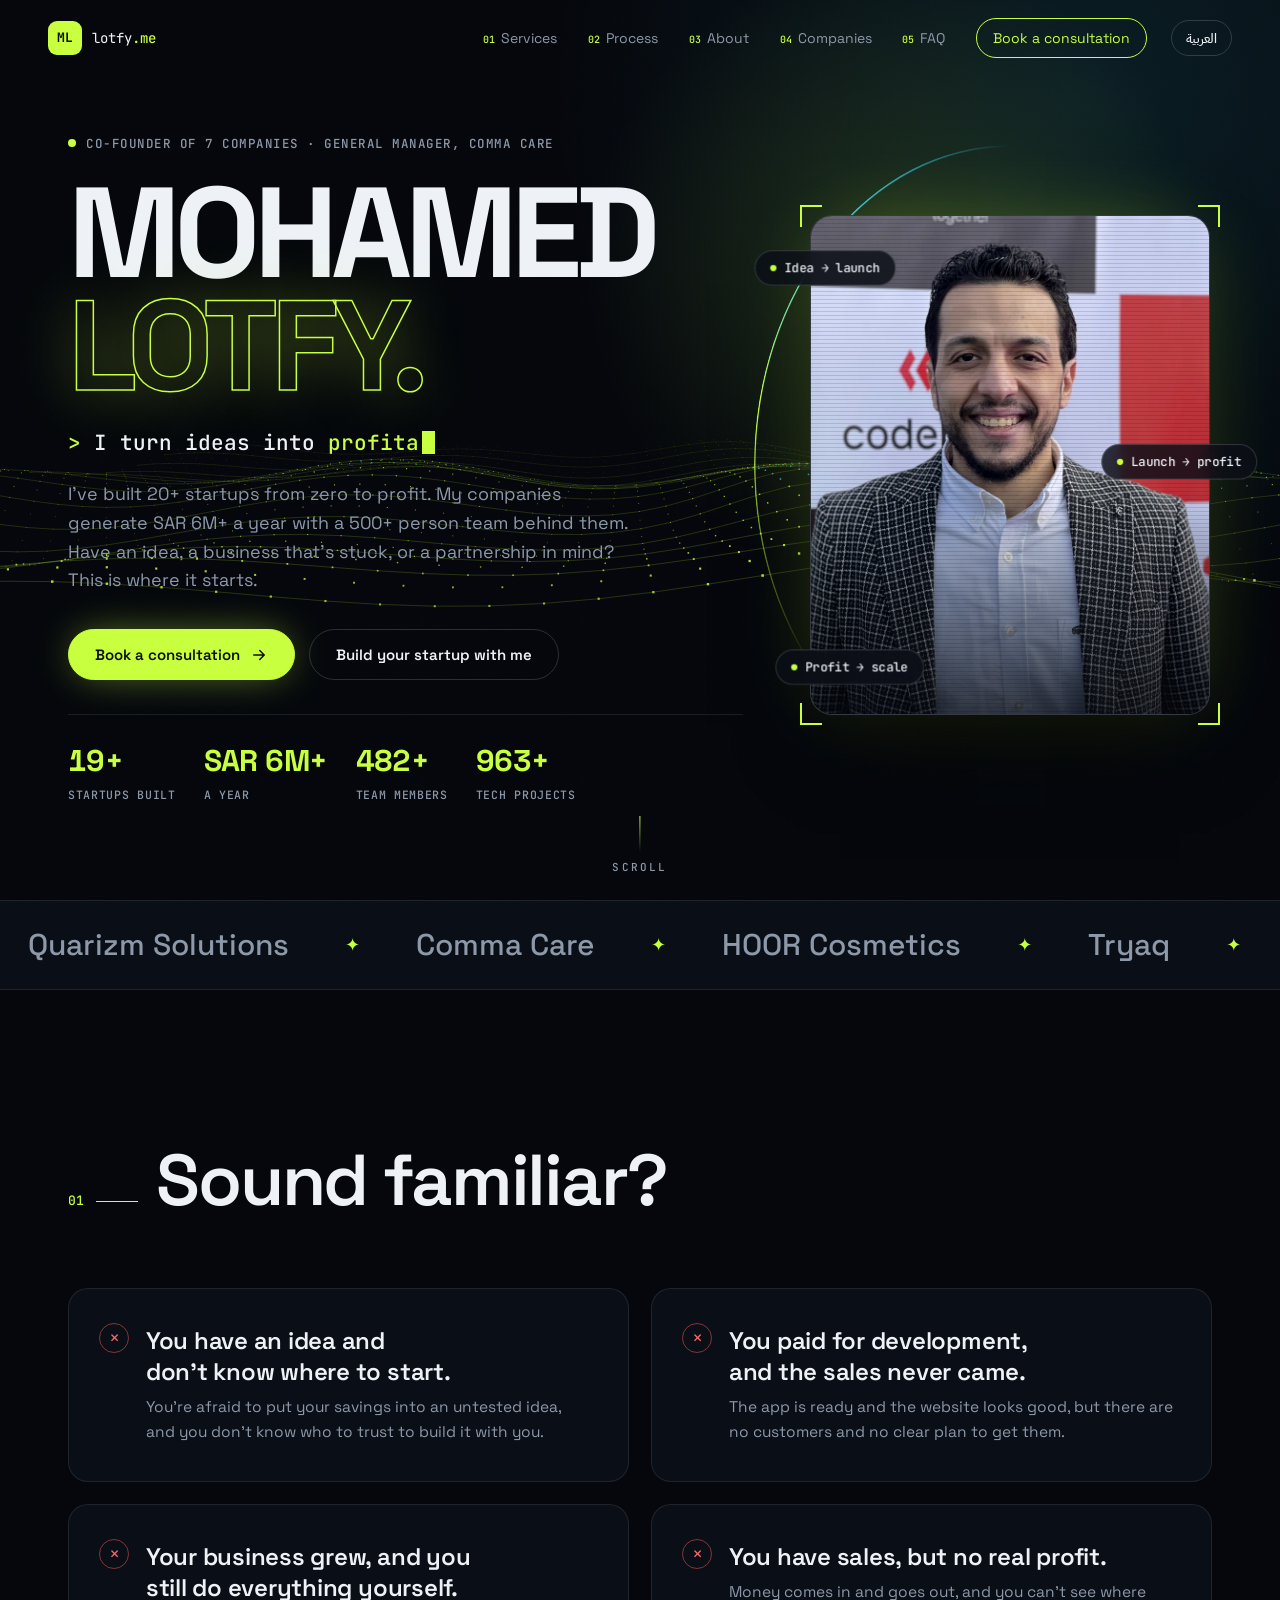
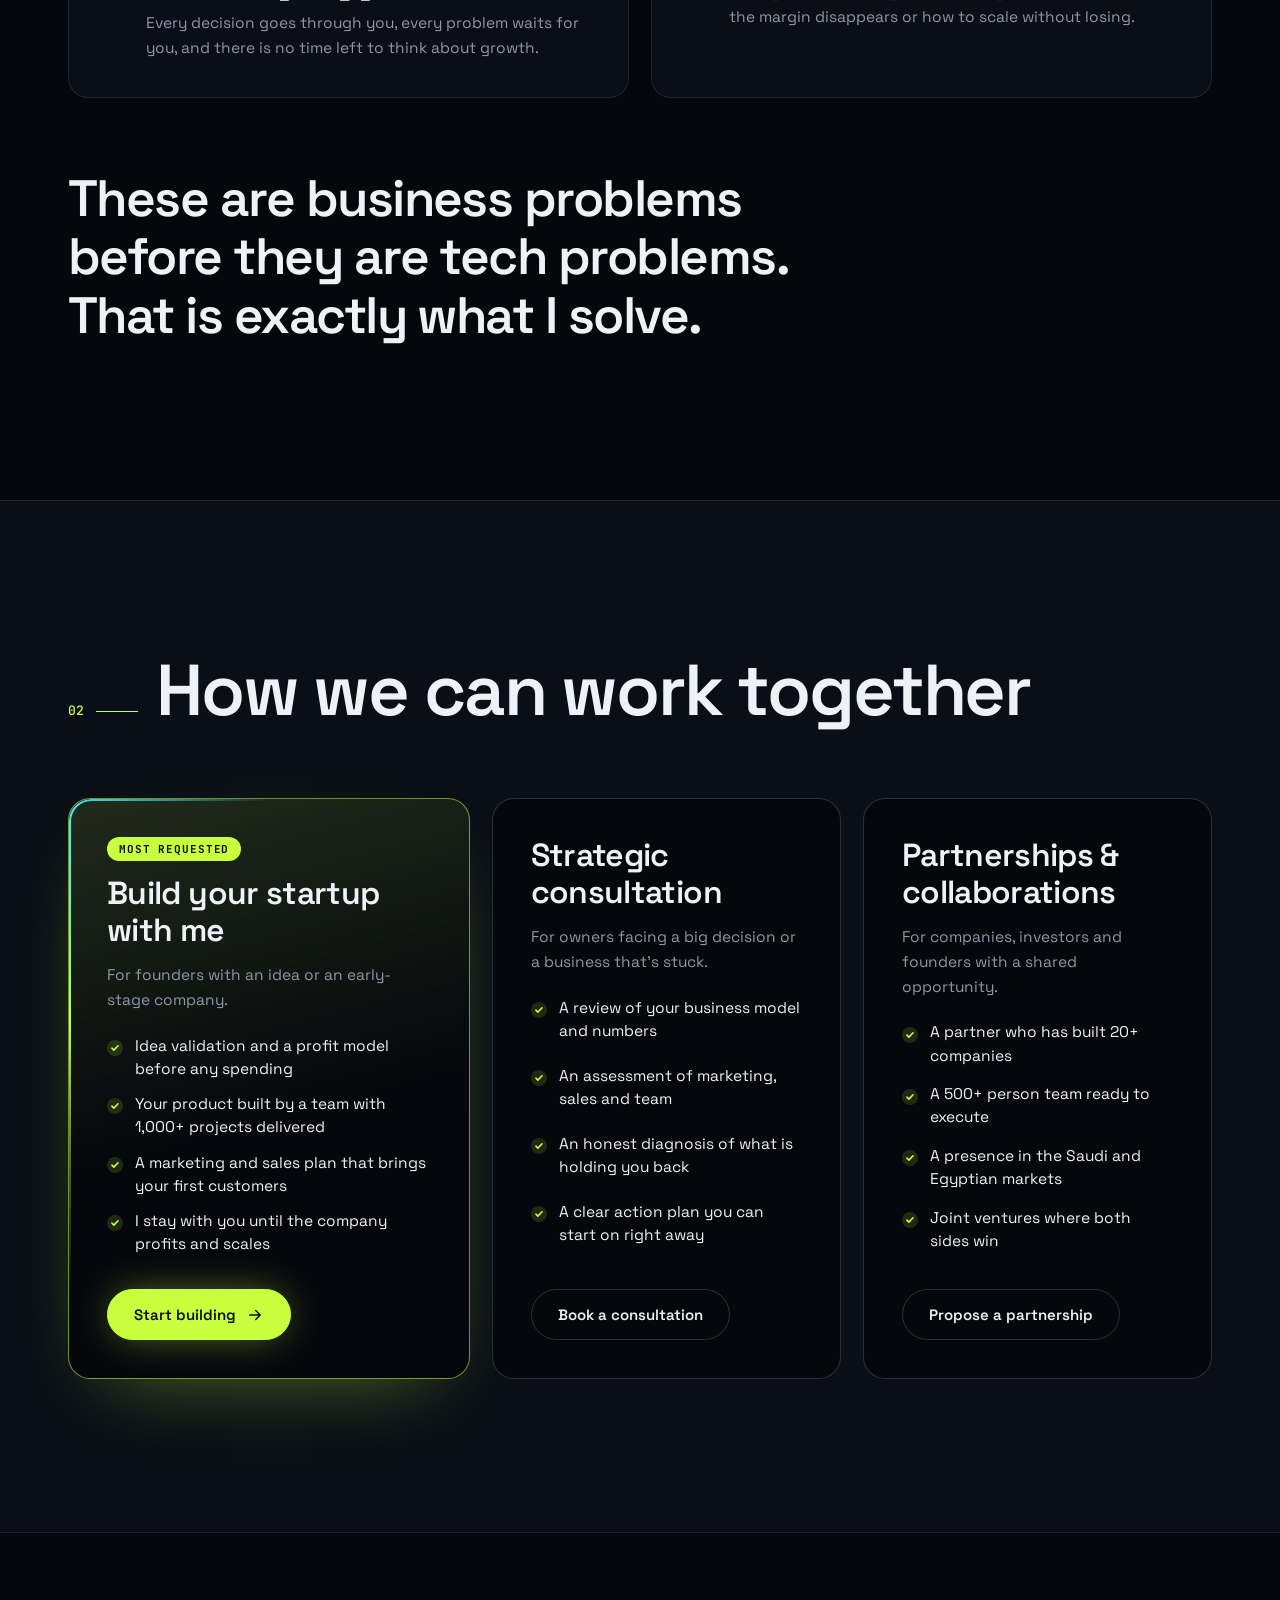
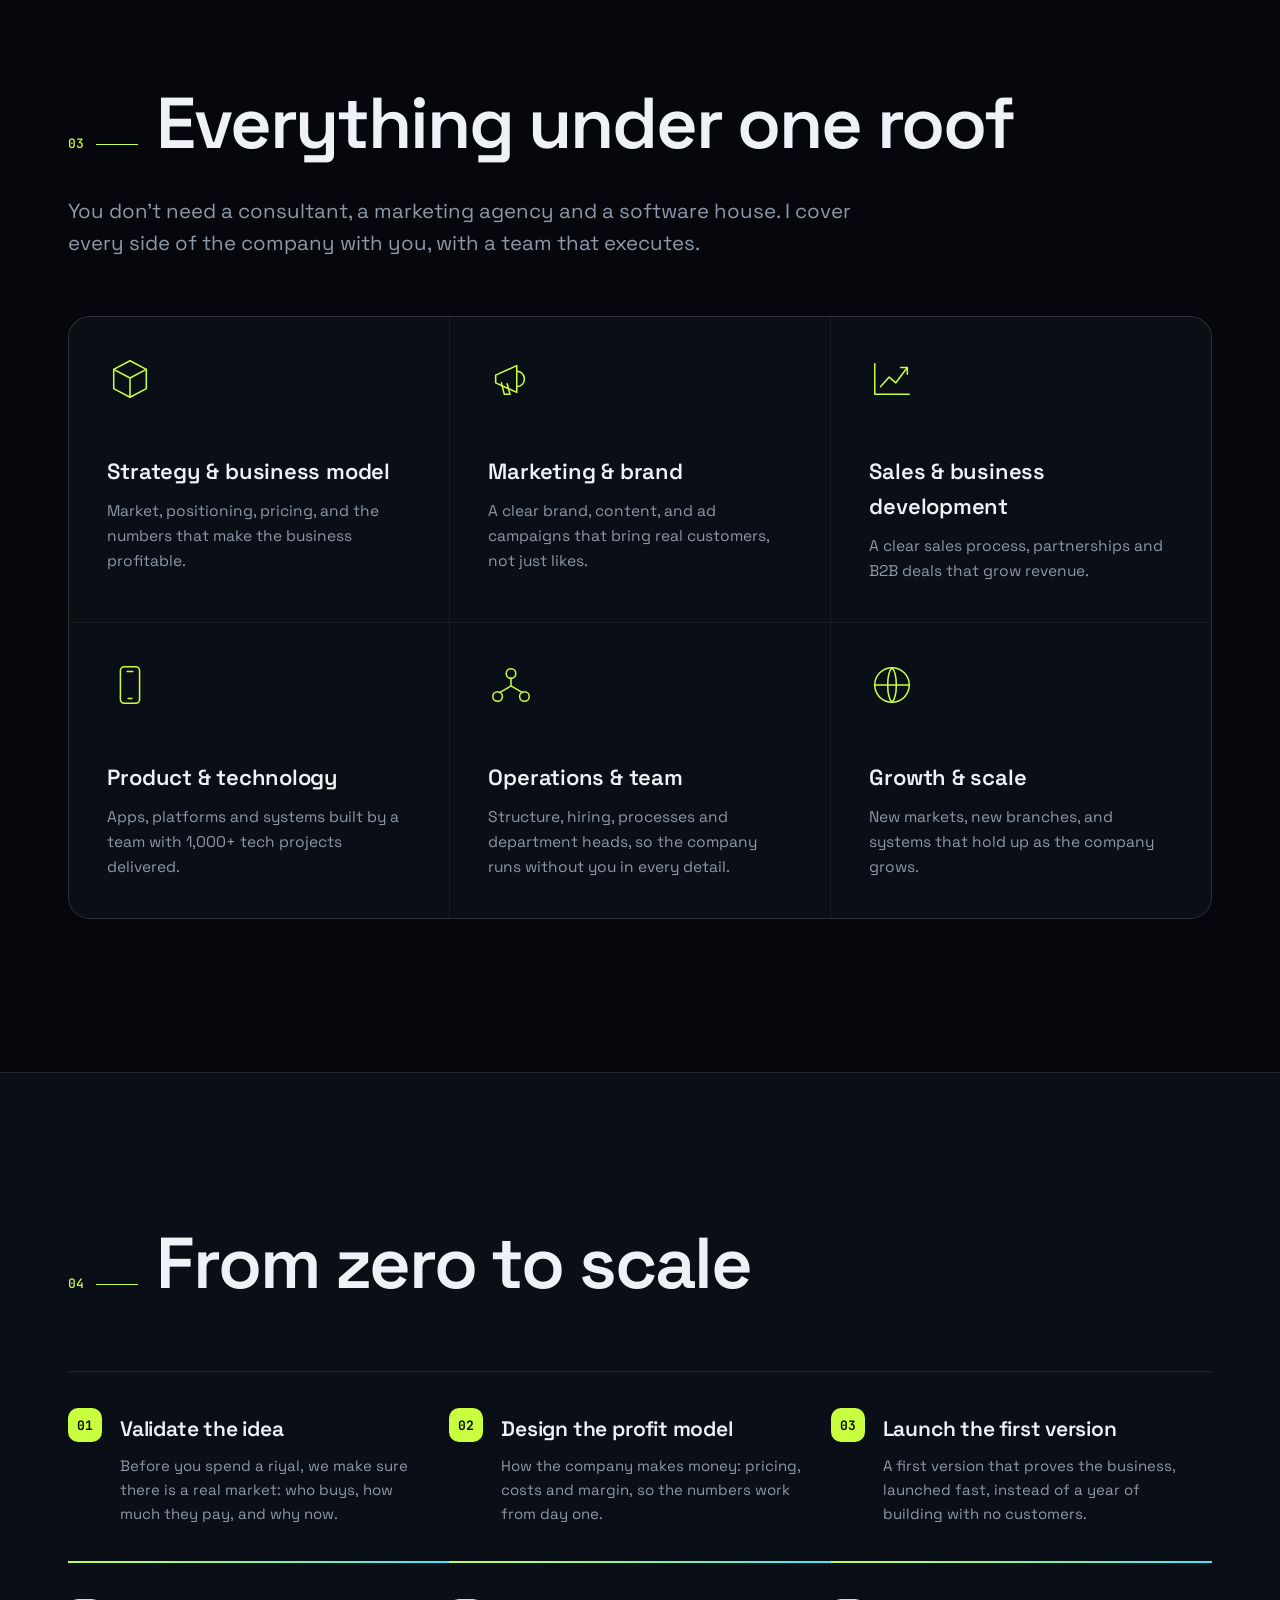
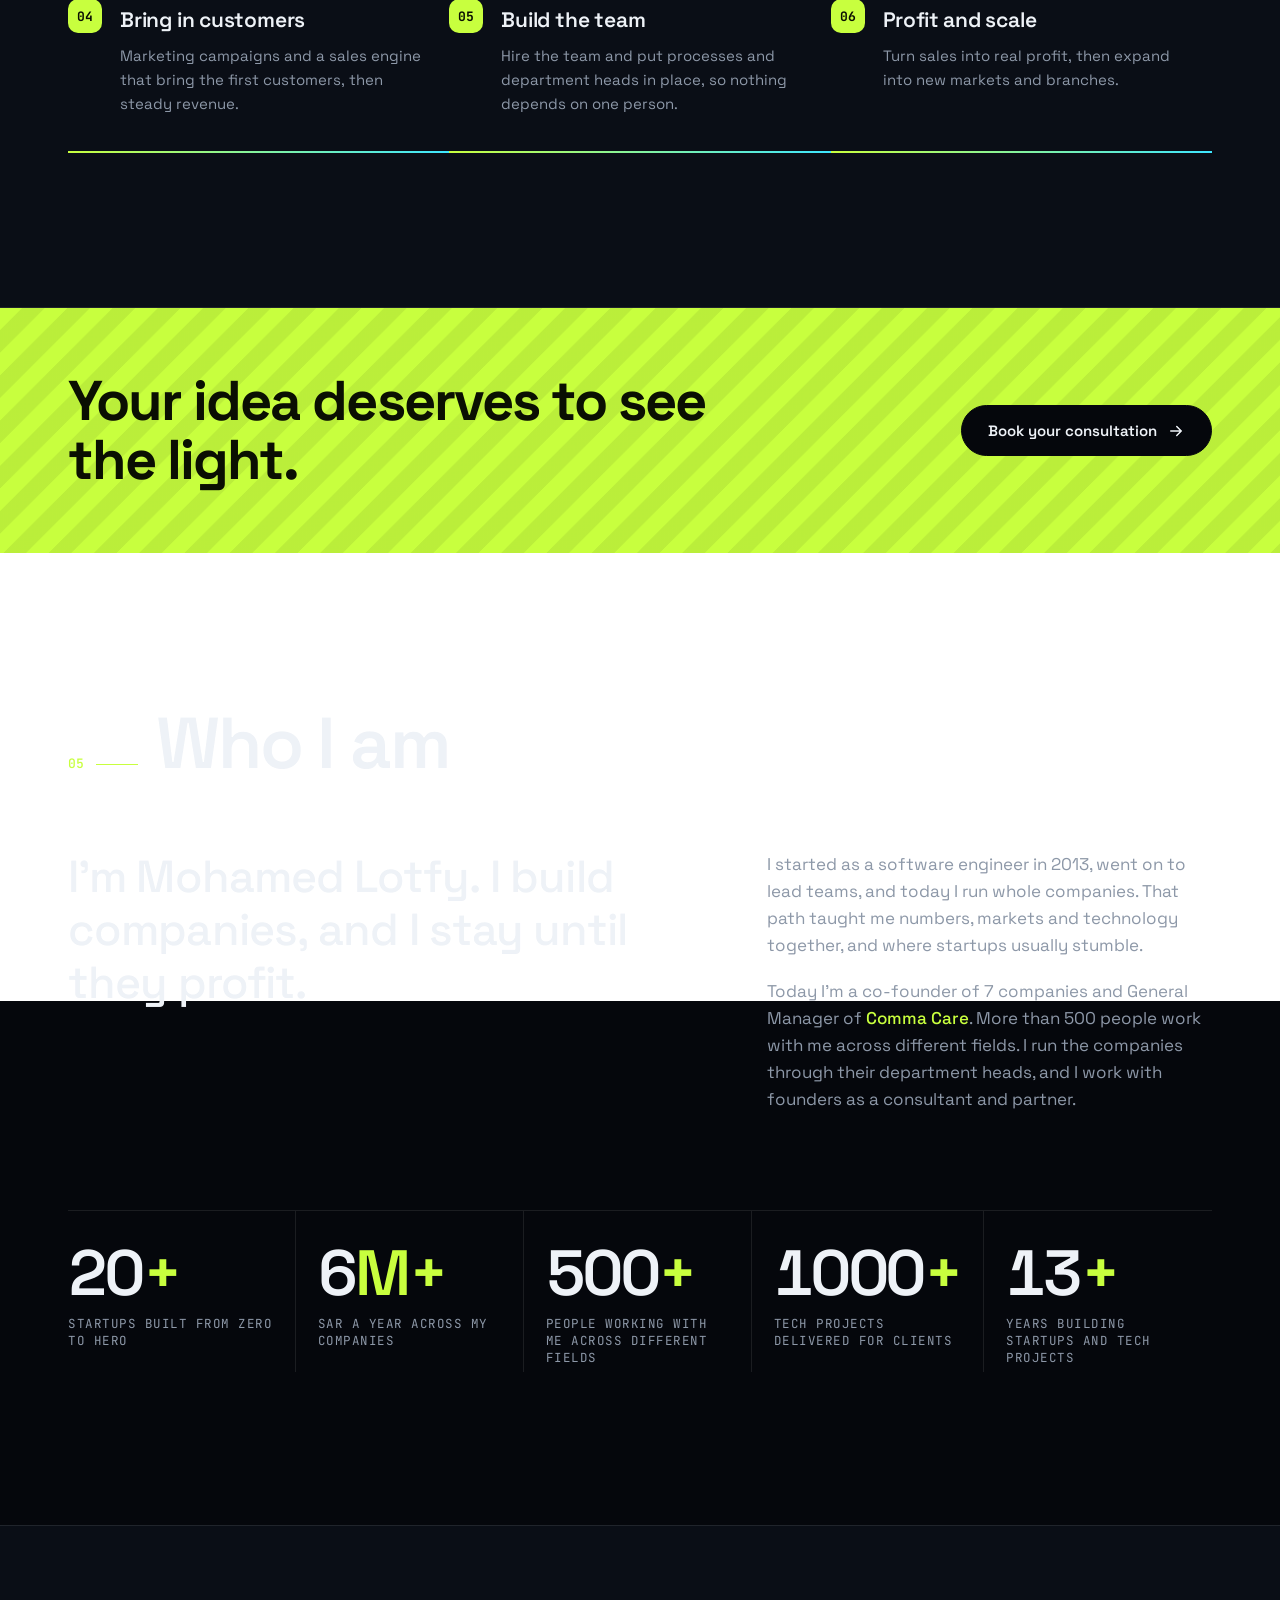
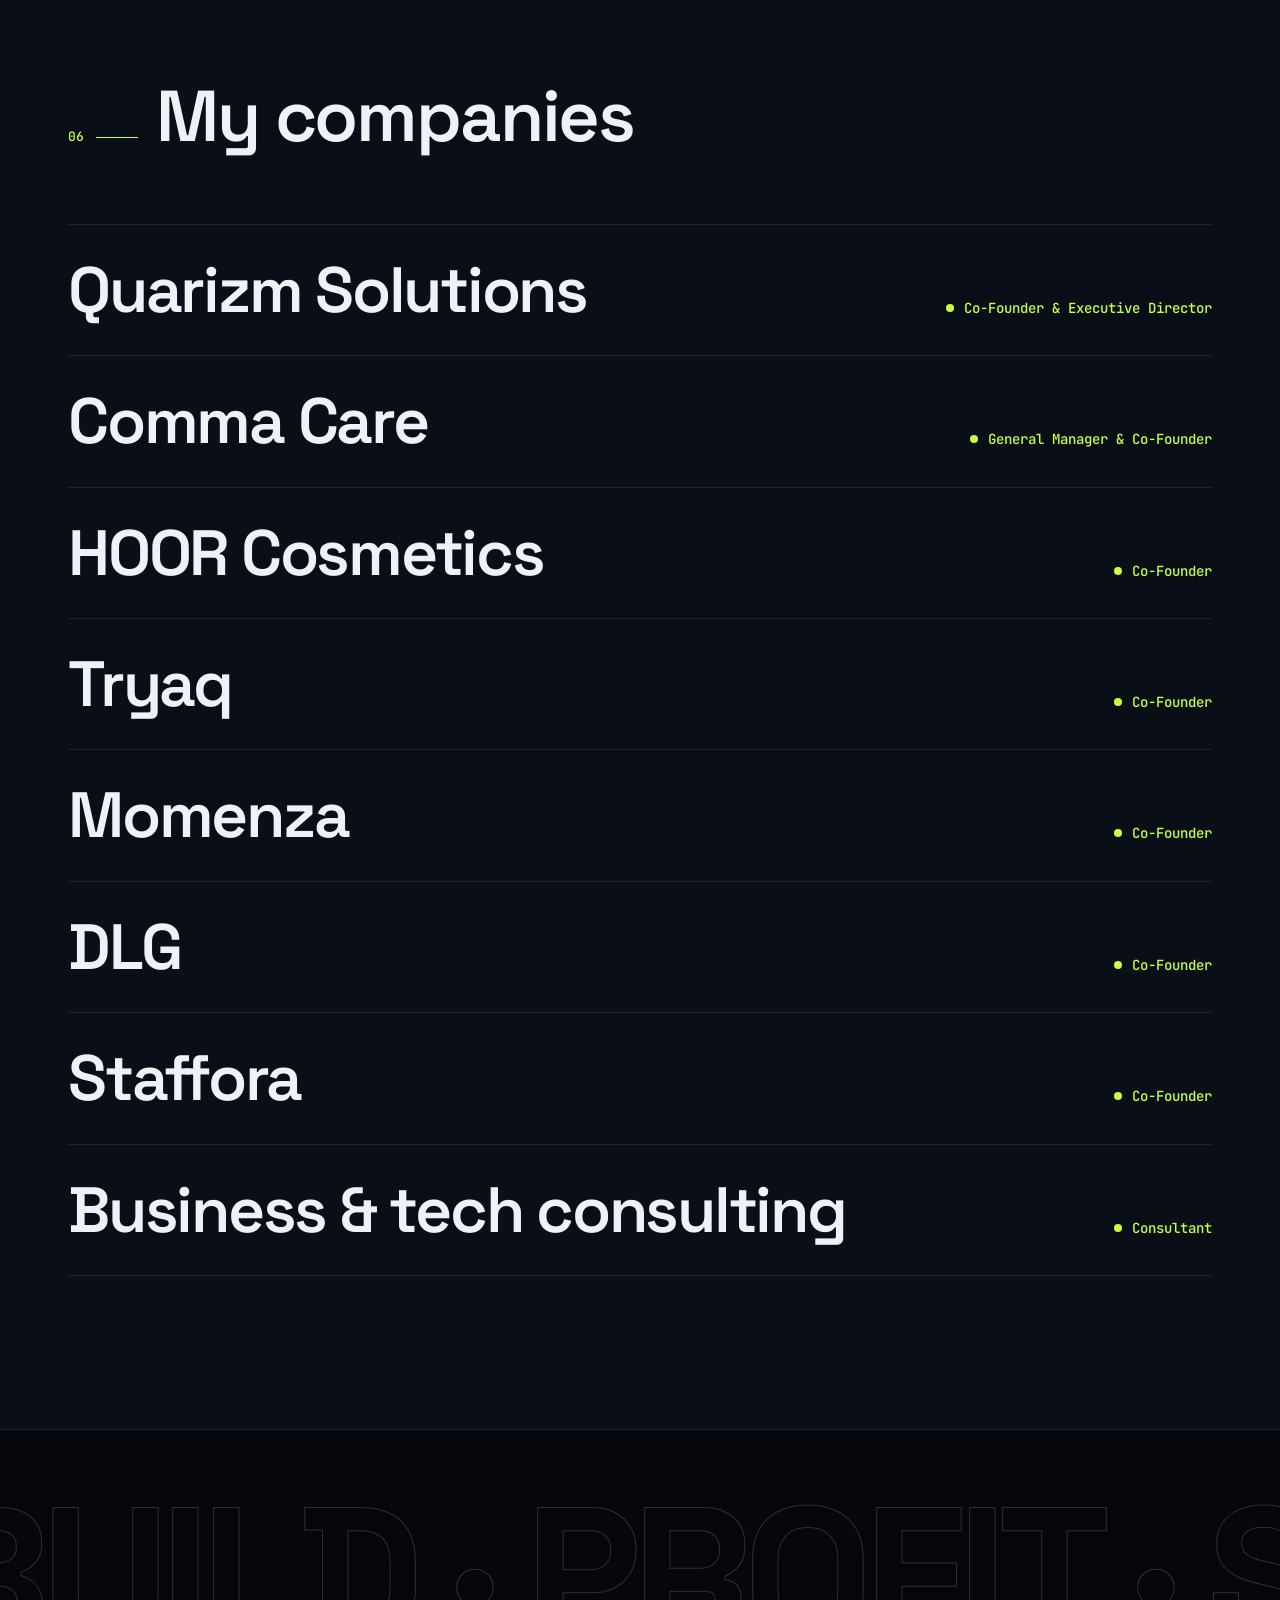
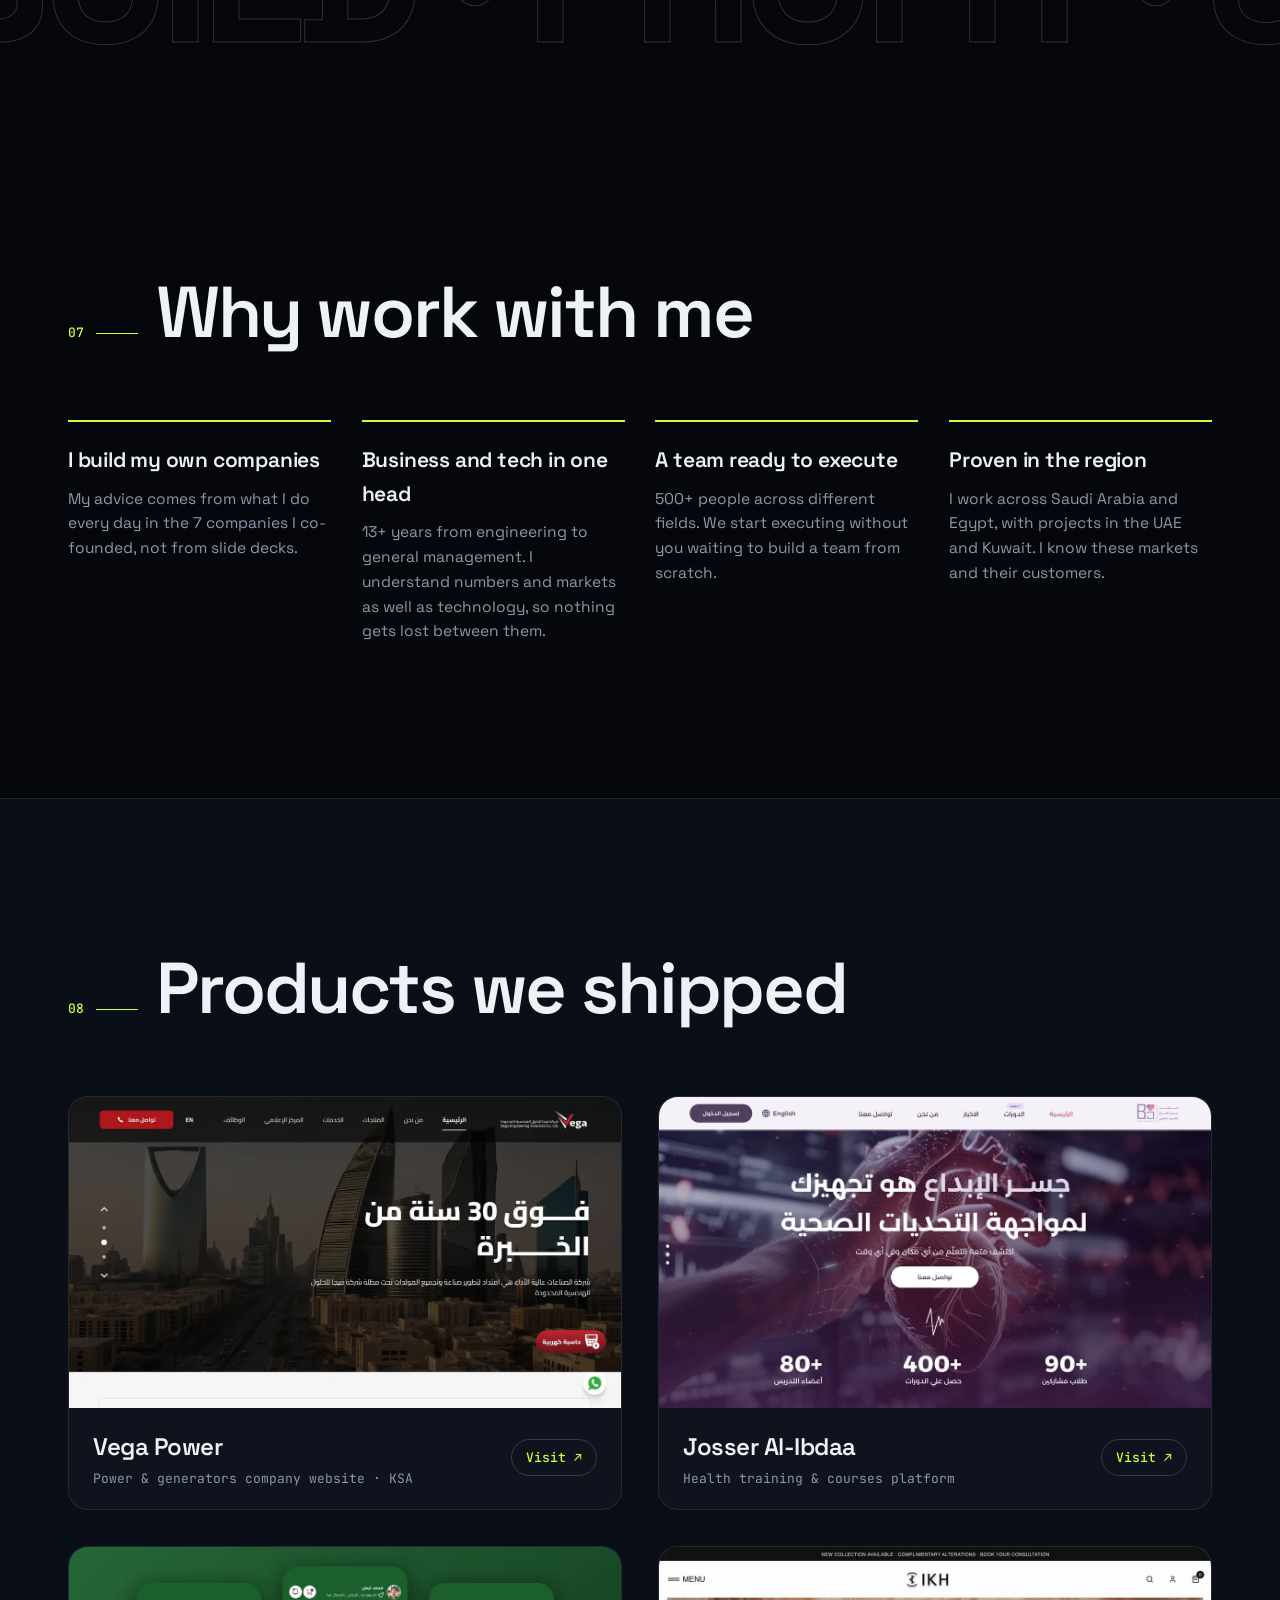
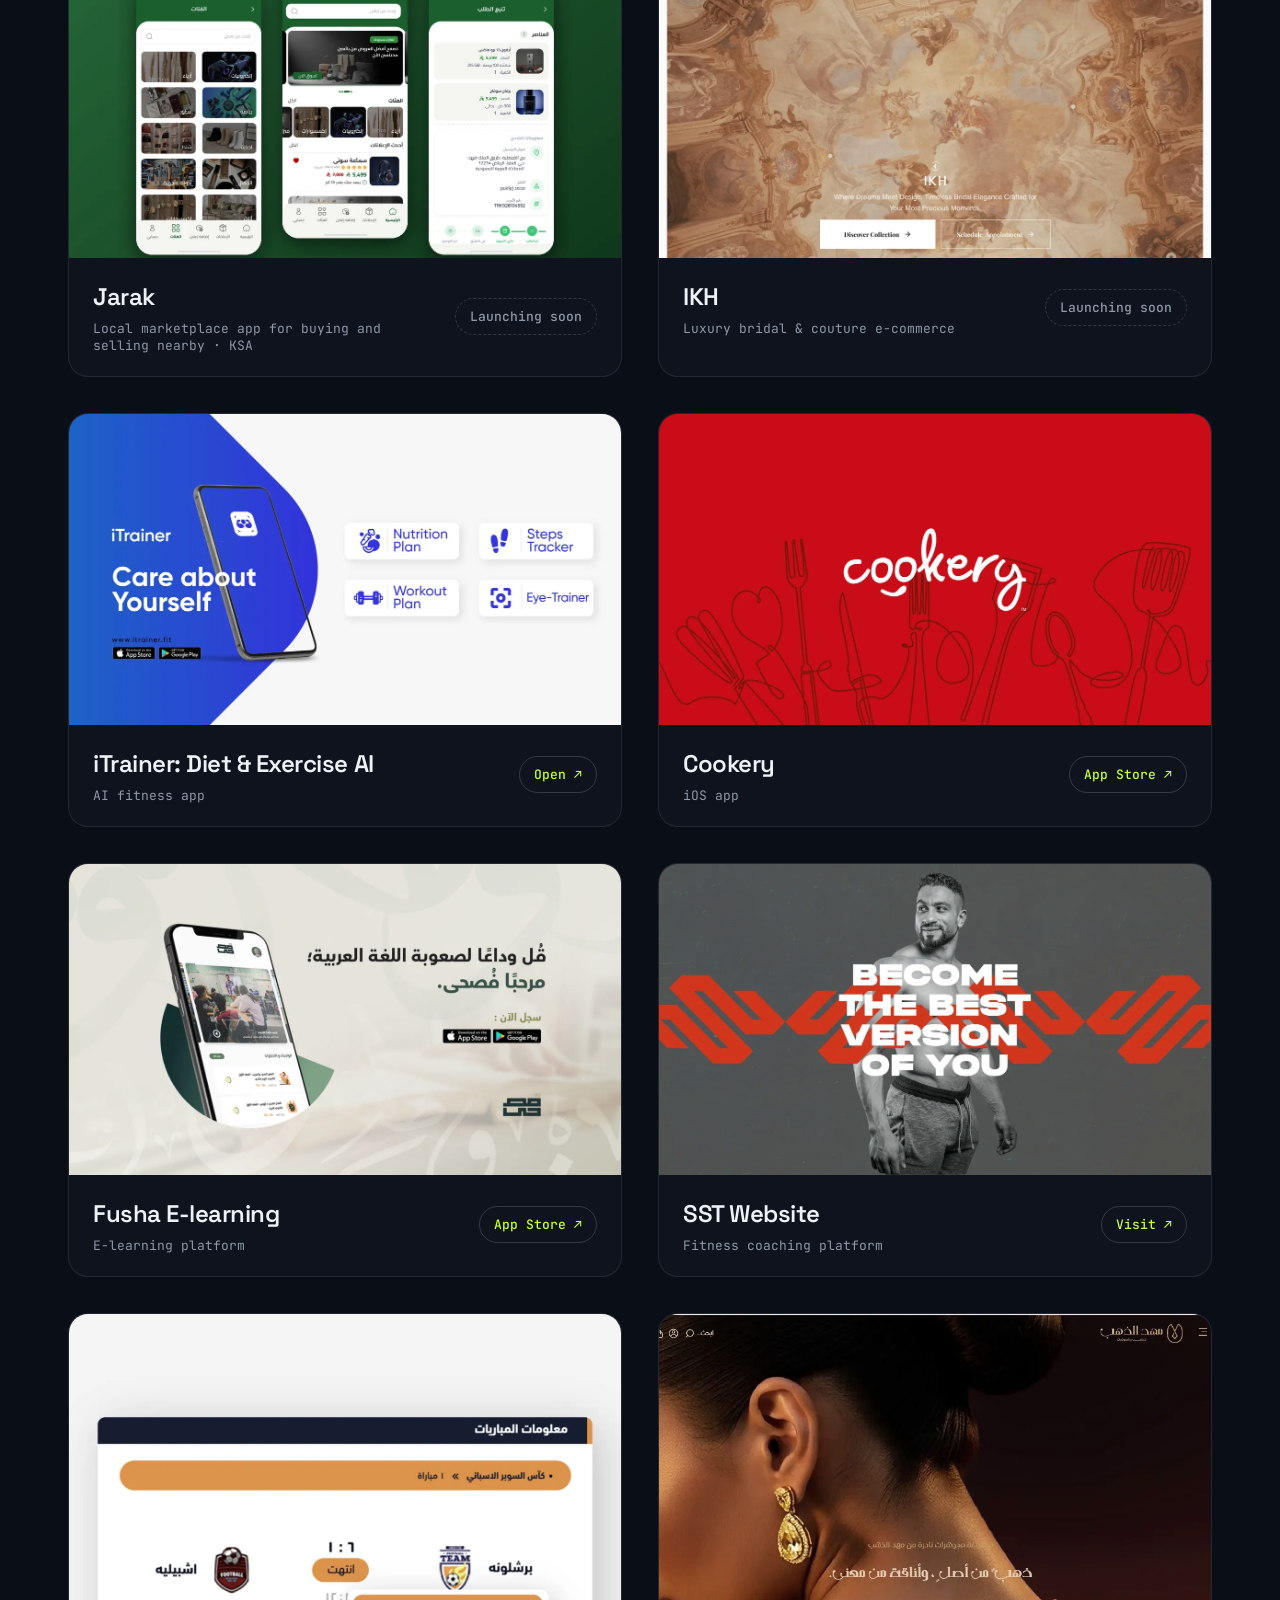
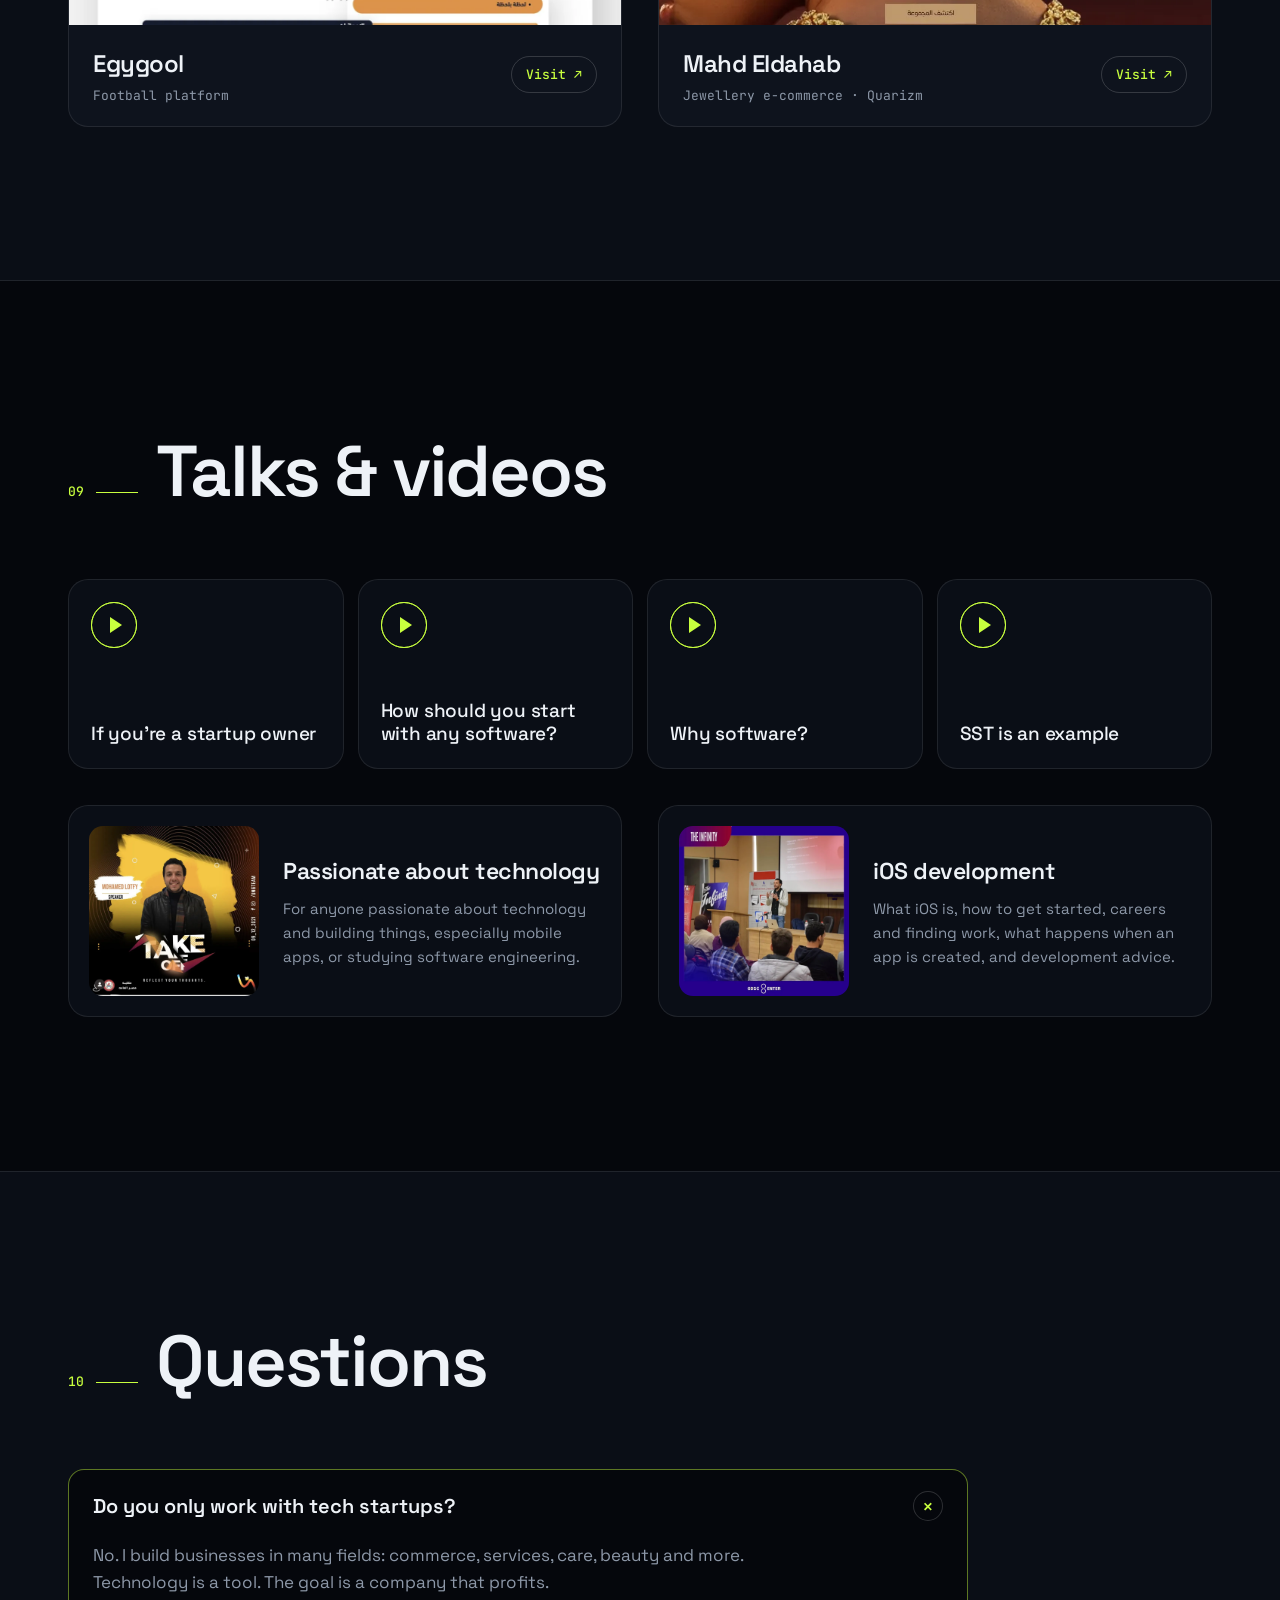
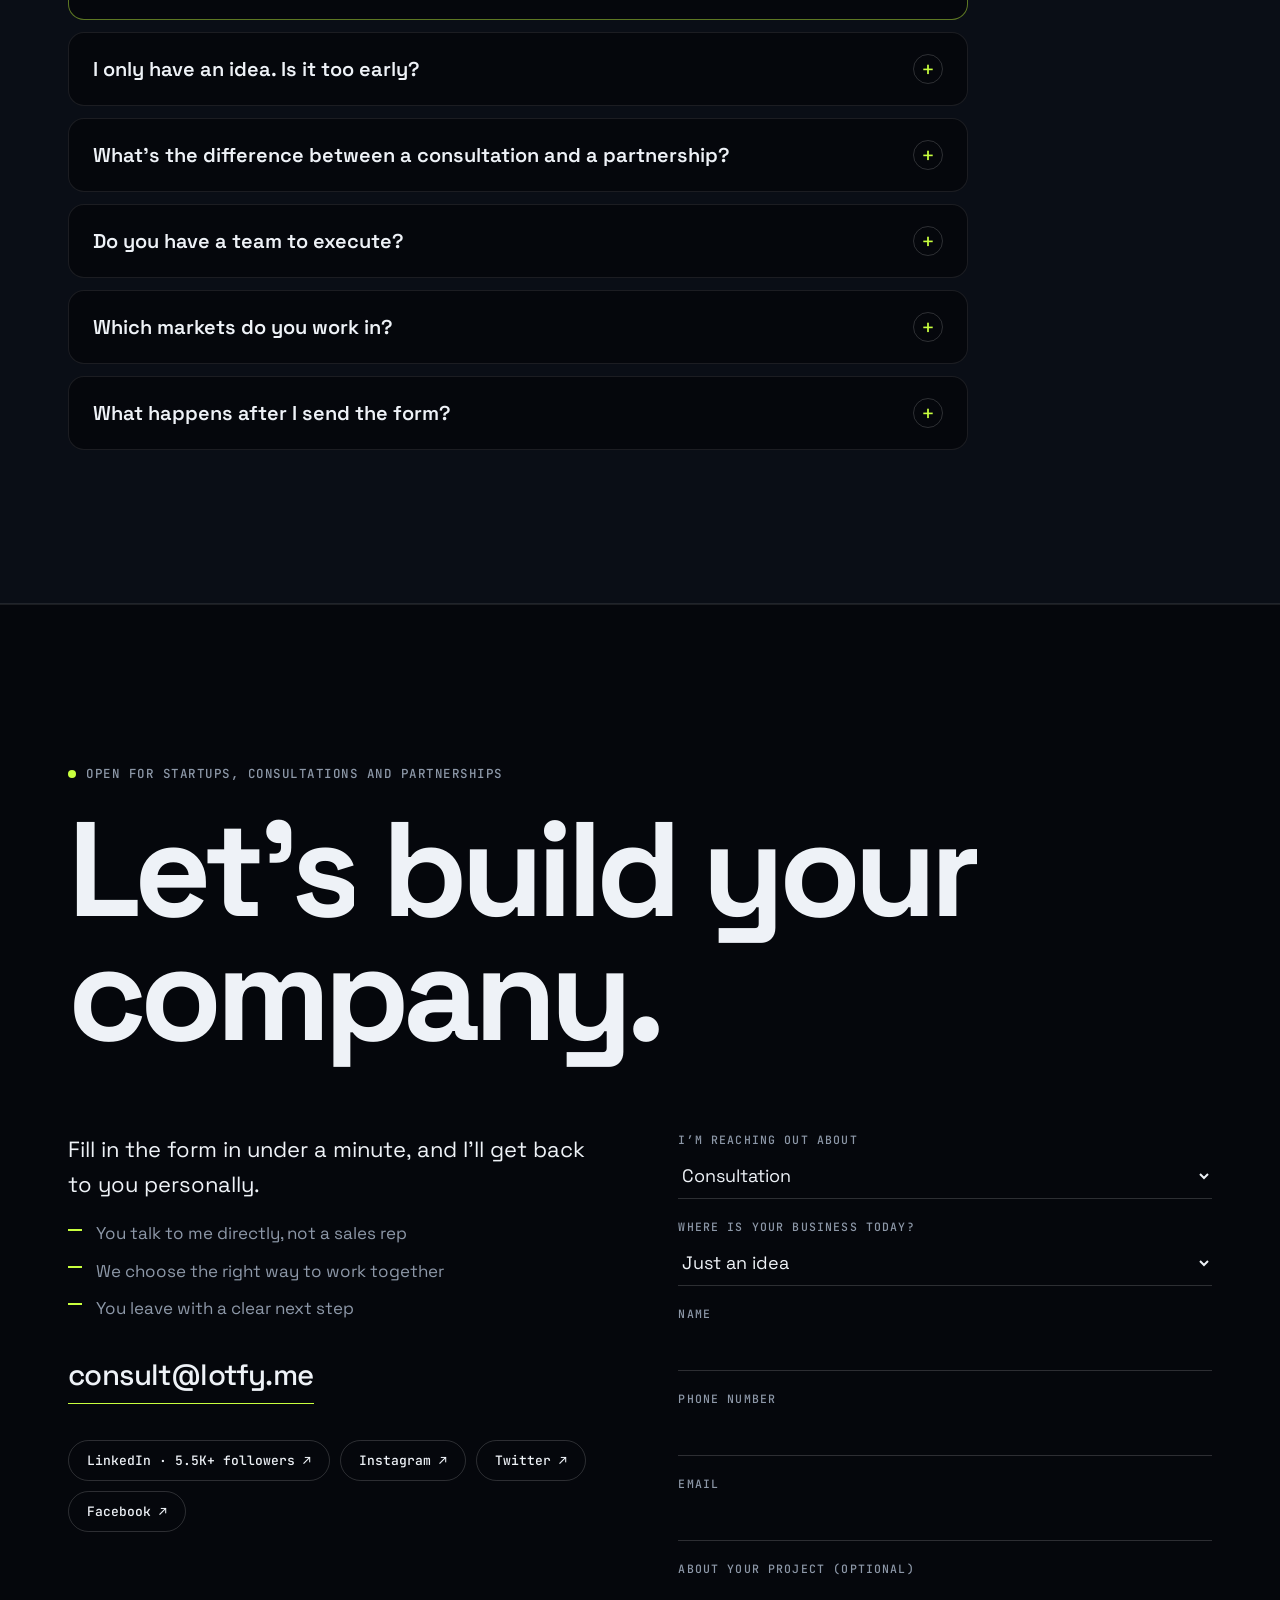
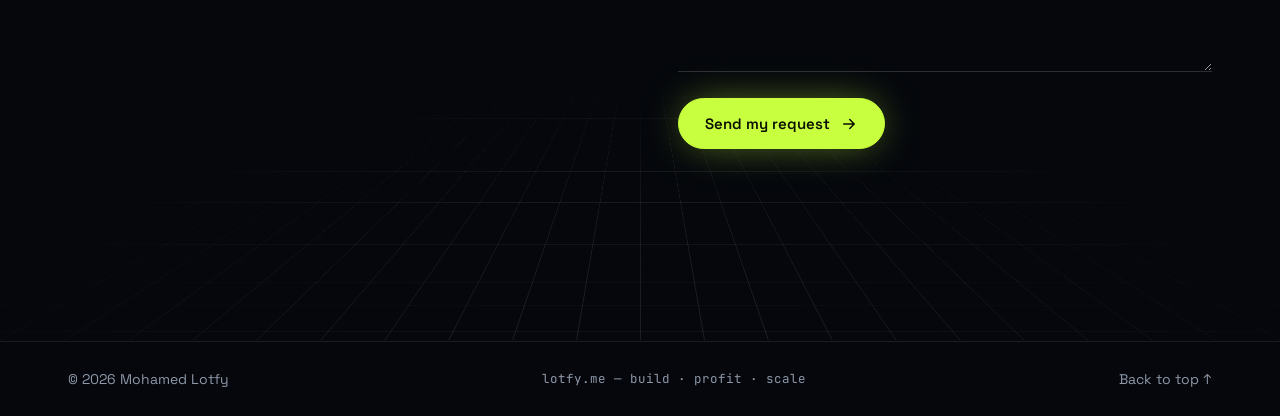
==== index.html @ 516c2119 "Swap Qusasah for the Jarak app and remove testimonials Co-Authored-By: Claude Opus 5.5 <noreply@anth" ====
<!DOCTYPE html>
<html lang="en">
<head>
<meta charset="UTF-8">
<meta name="viewport" content="width=device-width, initial-scale=1">
<title>Mohamed Lotfy — I turn ideas into profitable companies</title>
<meta name="description" content="Mohamed Lotfy has built 20+ startups from zero to profit. His companies generate SAR 6M+ a year with a 500+ person team. Book a consultation, build your startup with him, or propose a partnership.">
<meta name="theme-color" content="#05070c">
<meta property="og:title" content="Mohamed Lotfy — I turn ideas into profitable companies">
<meta property="og:description" content="20+ startups built from zero. 1,000+ tech projects delivered. A 500+ person team. Book a consultation or build your startup with me.">
<meta property="og:image" content="https://lotfy.me/assets/portrait.webp">
<meta property="og:url" content="https://lotfy.me/">
<meta property="og:type" content="website">
<meta name="twitter:card" content="summary_large_image">
<link rel="icon" href="assets/favicon.svg" type="image/svg+xml">
<link rel="preconnect" href="https://fonts.googleapis.com">
<link rel="preconnect" href="https://fonts.gstatic.com" crossorigin>
<link href="https://fonts.googleapis.com/css2?family=IBM+Plex+Sans+Arabic:wght@400;500;600;700&family=JetBrains+Mono:wght@400;500;700&family=Space+Grotesk:wght@400;500;600;700&display=swap" rel="stylesheet">
<link rel="stylesheet" href="css/style.css">
</head>
<body class="is-booting">

<!-- Boot sequence -->
<div class="boot" id="boot" aria-hidden="true">
  <div class="boot__inner">
    <pre class="boot__log" id="bootLog"></pre>
    <div class="boot__bar"><i id="bootBar"></i></div>
    <div class="boot__pct"><span id="bootPct">0</span>%</div>
  </div>
</div>

<div class="cursor" id="cursor" aria-hidden="true"></div>
<div class="cursor-dot" id="cursorDot" aria-hidden="true"></div>
<div class="progress" aria-hidden="true"><i id="progress"></i></div>
<div class="noise" aria-hidden="true"></div>

<header class="nav" id="nav">
  <a class="nav__logo" href="#top" aria-label="Mohamed Lotfy — home">
    <span class="nav__mark">ML</span><span class="nav__name">lotfy<b>.me</b></span>
  </a>
  <nav class="nav__links" id="navLinks" aria-label="Primary">
    <a href="#offers" data-ar="<i>01</i>خدماتي"><i>01</i>Services</a>
    <a href="#process" data-ar="<i>02</i>طريقتي"><i>02</i>Process</a>
    <a href="#about" data-ar="<i>03</i>من أنا"><i>03</i>About</a>
    <a href="#companies" data-ar="<i>04</i>شركاتي"><i>04</i>Companies</a>
    <a href="#faq" data-ar="<i>05</i>أسئلة شائعة"><i>05</i>FAQ</a>
    <a class="nav__cta" href="#contact" data-topic="Consultation" data-ar="احجز استشارتك">Book a consultation</a>
  </nav>
  <button class="lang" id="langToggle" type="button" aria-label="Switch language">العربية</button>
  <button class="nav__toggle" id="navToggle" aria-label="Open menu" aria-expanded="false"><span></span><span></span></button>
</header>

<main id="top">

<!-- HERO -->
<section class="hero" id="hero">
  <canvas class="hero__canvas" id="field" aria-hidden="true"></canvas>
  <div class="hero__glow" aria-hidden="true"></div>

  <div class="wrap hero__grid">
    <div class="hero__copy">
      <p class="tag hero__tag" data-ar="<span class='pulse'></span>شريك مؤسس في 7 شركات · المدير العام لـ Comma Care"><span class="pulse"></span>Co-Founder of 7 companies · General Manager, Comma Care</p>
      <h1 class="hero__title">
        <span class="line"><span class="scramble" data-text="MOHAMED" data-ar="محمد">MOHAMED</span></span>
        <span class="line line--accent"><span class="scramble" data-text="LOTFY." data-delay="250" data-ar="لطفي.">LOTFY.</span></span>
      </h1>
      <p class="hero__type"><span class="prompt">&gt;</span> <span data-ar="أحوّل الأفكار إلى">I turn ideas into</span> <span id="typed"></span><span class="caret"></span></p>
      <p class="hero__lead" data-ar="أسّست أكثر من 20 شركة ناشئة من الصفر حتى الربح، وشركاتي الحالية تحقق أكثر من 6 ملايين ريال سنويًا بفريق يتجاوز 500 موظف. عندك فكرة، أو مشروع متعثّر، أو فرصة شراكة؟ من هنا نبدأ.">I’ve built 20+ startups from zero to profit. My companies generate SAR 6M+ a year with a 500+ person team behind them. Have an idea, a business that’s stuck, or a partnership in mind? This is where it starts.</p>
      <div class="hero__actions">
        <a class="btn btn--solid magnetic" href="#contact" data-topic="Consultation"><span data-ar="احجز استشارتك">Book a consultation</span><svg viewBox="0 0 24 24" aria-hidden="true"><path d="M5 12h14M13 6l6 6-6 6"/></svg></a>
        <a class="btn btn--ghost magnetic" href="#contact" data-topic="Building a startup"><span data-ar="ابنِ شركتك معي">Build your startup with me</span></a>
      </div>
      <ul class="trust">
        <li><b><span class="count" data-to="20">0</span>+</b><span data-ar="شركة ناشئة">startups built</span></li>
        <li><b data-ar="+<span class='count' data-to='6'>0</span> مليون">SAR <span class="count" data-to="6">0</span>M+</b><span data-ar="ريال سنويًا">a year</span></li>
        <li><b><span class="count" data-to="500">0</span>+</b><span data-ar="موظف">team members</span></li>
        <li><b><span class="count" data-to="1000" data-sep="1">0</span>+</b><span data-ar="مشروع تقني">tech projects</span></li>
      </ul>
    </div>

    <div class="hero__visual">
      <div class="portrait tilt" id="portrait">
        <div class="portrait__ring" aria-hidden="true"></div>
        <div class="portrait__frame">
          <img src="assets/portrait.webp" alt="Portrait of Mohamed Lotfy" width="1000" height="1044">
          <div class="portrait__scan" aria-hidden="true"></div>
        </div>
        <span class="hud hud--tl" aria-hidden="true"></span><span class="hud hud--tr" aria-hidden="true"></span>
        <span class="hud hud--bl" aria-hidden="true"></span><span class="hud hud--br" aria-hidden="true"></span>
        <div class="chip chip--a" data-ar="من الفكرة إلى الإطلاق">Idea → launch</div>
        <div class="chip chip--b" data-ar="من الإطلاق إلى الربح">Launch → profit</div>
        <div class="chip chip--c" data-ar="من الربح إلى التوسّع">Profit → scale</div>
      </div>
    </div>
  </div>

  <a class="hero__scroll" href="#problem" aria-label="Scroll down" data-ar="<span></span>اكتشف المزيد"><span></span>scroll</a>
</section>

<!-- VENTURES MARQUEE -->
<div class="marquee" aria-label="Companies I co-founded">
  <div class="marquee__track" aria-hidden="true">
    <span>Quarizm Solutions</span><span>Comma Care</span><span>HOOR Cosmetics</span><span>Tryaq</span><span>Momenza</span><span>DLG</span><span>Staffora</span>
    <span>Quarizm Solutions</span><span>Comma Care</span><span>HOOR Cosmetics</span><span>Tryaq</span><span>Momenza</span><span>DLG</span><span>Staffora</span>
  </div>
</div>

<!-- PROBLEM -->
<section class="section" id="problem">
  <div class="wrap">
    <header class="head reveal">
      <span class="head__no">01</span>
      <h2 class="head__title scramble-in" data-text="Sound familiar?" data-ar="هل تواجه هذا؟">Sound familiar?</h2>
    </header>
    <div class="pains">
      <article class="pain reveal">
        <span class="pain__x" aria-hidden="true">×</span>
        <h3 data-ar="عندك فكرة ولا تعرف من أين تبدأ.">You have an idea and don’t know where to start.</h3>
        <p data-ar="تخاف أن تصرف مدخراتك على فكرة لم تُختبر، ولا تعرف من تثق به ليبنيها معك.">You’re afraid to put your savings into an untested idea, and you don’t know who to trust to build it with you.</p>
      </article>
      <article class="pain reveal">
        <span class="pain__x" aria-hidden="true">×</span>
        <h3 data-ar="صرفت على البرمجة، والمبيعات لم تأتِ.">You paid for development, and the sales never came.</h3>
        <p data-ar="التطبيق جاهز والموقع جميل، لكن لا عملاء ولا خطة واضحة لجلبهم.">The app is ready and the website looks good, but there are no customers and no clear plan to get them.</p>
      </article>
      <article class="pain reveal">
        <span class="pain__x" aria-hidden="true">×</span>
        <h3 data-ar="كبر مشروعك وما زلت تدير كل شيء بنفسك.">Your business grew, and you still do everything yourself.</h3>
        <p data-ar="كل قرار يمر عليك، وكل مشكلة تنتظرك، ولا وقت عندك للتفكير في النمو.">Every decision goes through you, every problem waits for you, and there is no time left to think about growth.</p>
      </article>
      <article class="pain reveal">
        <span class="pain__x" aria-hidden="true">×</span>
        <h3 data-ar="عندك مبيعات، لكن بلا أرباح حقيقية.">You have sales, but no real profit.</h3>
        <p data-ar="الإيرادات تدخل وتخرج، ولا تعرف أين يضيع الهامش ولا كيف تتوسّع دون أن تخسر.">Money comes in and goes out, and you can’t see where the margin disappears or how to scale without losing.</p>
      </article>
    </div>
    <p class="pains__answer split" data-ar="هذه مشاكل إدارة وأعمال قبل أن تكون مشاكل تقنية. وهذا بالضبط ما أحلّه.">These are business problems before they are tech problems. That is exactly what I solve.</p>
  </div>
</section>

<!-- OFFERS -->
<section class="section section--alt" id="offers">
  <div class="wrap">
    <header class="head reveal">
      <span class="head__no">02</span>
      <h2 class="head__title scramble-in" data-text="How we can work together" data-ar="كيف نعمل معًا">How we can work together</h2>
    </header>
    <div class="offers">
      <article class="offer offer--main spot reveal">
        <p class="offer__tag" data-ar="الأكثر طلبًا">Most requested</p>
        <h3 data-ar="ابنِ شركتك معي">Build your startup with me</h3>
        <p class="offer__for" data-ar="لأصحاب الأفكار والشركات في بدايتها.">For founders with an idea or an early-stage company.</p>
        <ul class="offer__list">
          <li data-ar="دراسة الفكرة ونموذج الربح قبل أي إنفاق">Idea validation and a profit model before any spending</li>
          <li data-ar="بناء المنتج بفريق نفّذ أكثر من 1000 مشروع">Your product built by a team with 1,000+ projects delivered</li>
          <li data-ar="خطة تسويق ومبيعات تجلب أول العملاء">A marketing and sales plan that brings your first customers</li>
          <li data-ar="أكون معك حتى تربح الشركة وتتوسّع">I stay with you until the company profits and scales</li>
        </ul>
        <a class="btn btn--solid magnetic" href="#contact" data-topic="Building a startup"><span data-ar="ابدأ البناء">Start building</span><svg viewBox="0 0 24 24" aria-hidden="true"><path d="M5 12h14M13 6l6 6-6 6"/></svg></a>
      </article>
      <article class="offer spot reveal">
        <h3 data-ar="استشارة استراتيجية">Strategic consultation</h3>
        <p class="offer__for" data-ar="لأصحاب المشاريع أمام قرار مهم أو مشروع متعثّر.">For owners facing a big decision or a business that’s stuck.</p>
        <ul class="offer__list">
          <li data-ar="مراجعة نموذج العمل والأرقام">A review of your business model and numbers</li>
          <li data-ar="تقييم التسويق والمبيعات والفريق">An assessment of marketing, sales and team</li>
          <li data-ar="تشخيص صريح لما يعطّل نموّك">An honest diagnosis of what is holding you back</li>
          <li data-ar="خطة عمل واضحة تبدأ تنفيذها فورًا">A clear action plan you can start on right away</li>
        </ul>
        <a class="btn btn--ghost magnetic" href="#contact" data-topic="Consultation"><span data-ar="احجز استشارتك">Book a consultation</span></a>
      </article>
      <article class="offer spot reveal">
        <h3 data-ar="شراكات وتعاون">Partnerships &amp; collaborations</h3>
        <p class="offer__for" data-ar="للشركات والمستثمرين والمؤسسين أصحاب الفرص المشتركة.">For companies, investors and founders with a shared opportunity.</p>
        <ul class="offer__list">
          <li data-ar="شريك أسّس أكثر من 20 شركة">A partner who has built 20+ companies</li>
          <li data-ar="فريق من 500+ موظف جاهز للتنفيذ">A 500+ person team ready to execute</li>
          <li data-ar="حضور في السوق السعودي والمصري">A presence in the Saudi and Egyptian markets</li>
          <li data-ar="مشاريع مشتركة يكسب منها الطرفان">Joint ventures where both sides win</li>
        </ul>
        <a class="btn btn--ghost magnetic" href="#contact" data-topic="Collaboration or partnership"><span data-ar="اعرض شراكتك">Propose a partnership</span></a>
      </article>
    </div>
  </div>
</section>

<!-- WHAT I COVER -->
<section class="section" id="cover">
  <div class="wrap">
    <header class="head reveal">
      <span class="head__no">03</span>
      <h2 class="head__title scramble-in" data-text="Everything under one roof" data-ar="كل ما تحتاجه في مكان واحد">Everything under one roof</h2>
    </header>
    <p class="lede reveal" data-ar="لا تحتاج أن تتنقّل بين مستشار ووكالة تسويق وشركة برمجة. أغطي معك كل جوانب الشركة، ومعي فريق ينفّذ.">You don’t need a consultant, a marketing agency and a software house. I cover every side of the company with you, with a team that executes.</p>
    <div class="cards">
      <article class="card spot reveal">
        <svg class="card__icon" viewBox="0 0 48 48" aria-hidden="true"><path d="M24 5l17 9v20l-17 9-17-9V14z"/><path d="M7 14l17 9 17-9M24 23v20"/></svg>
        <h3 data-ar="الاستراتيجية ونموذج العمل">Strategy &amp; business model</h3>
        <p data-ar="دراسة السوق، التموضع، التسعير، والأرقام التي تجعل المشروع مربحًا.">Market, positioning, pricing, and the numbers that make the business profitable.</p>
      </article>
      <article class="card spot reveal">
        <svg class="card__icon" viewBox="0 0 48 48" aria-hidden="true"><path d="M8 20v8l22 10V10L8 20z"/><path d="M30 16a8 8 0 010 16M14 28l3 12h6l-3-11"/></svg>
        <h3 data-ar="التسويق والعلامة التجارية">Marketing &amp; brand</h3>
        <p data-ar="هوية واضحة، محتوى، وحملات إعلانية تجلب عملاء حقيقيين لا مجرد إعجابات.">A clear brand, content, and ad campaigns that bring real customers, not just likes.</p>
      </article>
      <article class="card spot reveal">
        <svg class="card__icon" viewBox="0 0 48 48" aria-hidden="true"><path d="M6 40V8M6 40h36M12 32l9-10 7 6 12-16"/><path d="M33 12h7v7"/></svg>
        <h3 data-ar="المبيعات وتطوير الأعمال">Sales &amp; business development</h3>
        <p data-ar="عملية بيع واضحة، شراكات، وصفقات مع الشركات ترفع الإيرادات.">A clear sales process, partnerships and B2B deals that grow revenue.</p>
      </article>
      <article class="card spot reveal">
        <svg class="card__icon" viewBox="0 0 48 48" aria-hidden="true"><rect x="14" y="5" width="20" height="38" rx="4"/><path d="M21 10h6M22 38h4"/></svg>
        <h3 data-ar="المنتج والتقنية">Product &amp; technology</h3>
        <p data-ar="تطبيقات ومنصات وأنظمة يبنيها فريق نفّذ أكثر من 1000 مشروع تقني.">Apps, platforms and systems built by a team with 1,000+ tech projects delivered.</p>
      </article>
      <article class="card spot reveal">
        <svg class="card__icon" viewBox="0 0 48 48" aria-hidden="true"><circle cx="24" cy="12" r="5"/><circle cx="10" cy="36" r="5"/><circle cx="38" cy="36" r="5"/><path d="M24 17v8M24 25L12 32M24 25l12 7"/></svg>
        <h3 data-ar="التشغيل والفريق">Operations &amp; team</h3>
        <p data-ar="هيكل إداري، توظيف، أنظمة عمل، ومديرو أقسام يديرون الشركة دون أن تغرق في التفاصيل.">Structure, hiring, processes and department heads, so the company runs without you in every detail.</p>
      </article>
      <article class="card spot reveal">
        <svg class="card__icon" viewBox="0 0 48 48" aria-hidden="true"><circle cx="24" cy="24" r="18"/><path d="M6 24h36M24 6c6 6 6 30 0 36M24 6c-6 6-6 30 0 36"/></svg>
        <h3 data-ar="النمو والتوسّع">Growth &amp; scale</h3>
        <p data-ar="أسواق جديدة، فروع جديدة، وأنظمة تتحمّل نمو الشركة دون أن تنهار.">New markets, new branches, and systems that hold up as the company grows.</p>
      </article>
    </div>
  </div>
</section>

<!-- PROCESS -->
<section class="section section--alt" id="process">
  <div class="wrap">
    <header class="head reveal">
      <span class="head__no">04</span>
      <h2 class="head__title scramble-in" data-text="From zero to scale" data-ar="من الصفر حتى التوسّع">From zero to scale</h2>
    </header>
    <ol class="steps">
      <li class="step reveal"><span class="step__no">01</span><div><h3 data-ar="دراسة الفكرة">Validate the idea</h3><p data-ar="قبل أن تصرف ريالًا واحدًا، نتأكد أن للفكرة سوقًا حقيقيًا: من سيشتري، وكم سيدفع، ولماذا الآن.">Before you spend a riyal, we make sure there is a real market: who buys, how much they pay, and why now.</p></div></li>
      <li class="step reveal"><span class="step__no">02</span><div><h3 data-ar="نموذج الربح">Design the profit model</h3><p data-ar="نحدد كيف ستربح الشركة: التسعير، التكاليف، وهامش الربح، حتى تكون الأرقام مجدية من البداية.">How the company makes money: pricing, costs and margin, so the numbers work from day one.</p></div></li>
      <li class="step reveal"><span class="step__no">03</span><div><h3 data-ar="النسخة الأولى من المنتج">Launch the first version</h3><p data-ar="نبني نسخة أولى تثبت نجاح الفكرة ونطلقها بسرعة، بدل سنة من التطوير بلا عملاء.">A first version that proves the business, launched fast, instead of a year of building with no customers.</p></div></li>
      <li class="step reveal"><span class="step__no">04</span><div><h3 data-ar="التسويق والمبيعات">Bring in customers</h3><p data-ar="حملات تسويق ومنظومة مبيعات تجلب أول العملاء ثم دخلًا مستمرًا.">Marketing campaigns and a sales engine that bring the first customers, then steady revenue.</p></div></li>
      <li class="step reveal"><span class="step__no">05</span><div><h3 data-ar="الفريق والإدارة">Build the team</h3><p data-ar="نوظّف الفريق ونضع نظام عمل ومديري أقسام، حتى لا تتوقف الشركة على شخص واحد.">Hire the team and put processes and department heads in place, so nothing depends on one person.</p></div></li>
      <li class="step reveal"><span class="step__no">06</span><div><h3 data-ar="الربح والتوسّع">Profit and scale</h3><p data-ar="نحوّل المبيعات إلى أرباح حقيقية، ثم نتوسّع إلى أسواق وفروع جديدة.">Turn sales into real profit, then expand into new markets and branches.</p></div></li>
    </ol>
  </div>
</section>

<!-- CTA BAND -->
<section class="band" aria-label="Book a consultation">
  <div class="wrap band__in reveal">
    <p class="band__title split" data-ar="فكرتك تستحق أن ترى النور.">Your idea deserves to see the light.</p>
    <a class="btn btn--solid magnetic" href="#contact" data-topic="Consultation"><span data-ar="احجز استشارتك الآن">Book your consultation</span><svg viewBox="0 0 24 24" aria-hidden="true"><path d="M5 12h14M13 6l6 6-6 6"/></svg></a>
  </div>
</section>

<!-- ABOUT -->
<section class="section" id="about">
  <div class="wrap">
    <header class="head reveal">
      <span class="head__no">05</span>
      <h2 class="head__title scramble-in" data-text="Who I am" data-ar="من أنا">Who I am</h2>
    </header>
    <div class="about">
      <p class="about__big split" data-ar="أنا محمد لطفي. أبني الشركات، وأبقى معها حتى تربح.">I’m Mohamed Lotfy. I build companies, and I stay until they profit.</p>
      <div class="about__side">
        <p class="reveal" data-ar="بدأت مسيرتي مهندس برمجيات عام 2013، ثم قدت فرق العمل، واليوم أدير شركات كاملة. هذه الرحلة جعلتني أفهم الأرقام والسوق والتقنية معًا، وأعرف أين تتعثّر الشركات الناشئة عادةً.">I started as a software engineer in 2013, went on to lead teams, and today I run whole companies. That path taught me numbers, markets and technology together, and where startups usually stumble.</p>
        <p class="reveal" data-ar="أنا اليوم شريك مؤسس في 7 شركات، والمدير العام لـ <b>Comma Care</b>. يعمل معي أكثر من 500 موظف في تخصصات مختلفة، وأدير الشركات من خلال مديري الأقسام، وأعمل مستشارًا وشريكًا لأصحاب المشاريع.">Today I’m a co-founder of 7 companies and General Manager of <b>Comma Care</b>. More than 500 people work with me across different fields. I run the companies through their department heads, and I work with founders as a consultant and partner.</p>
      </div>
    </div>

    <div class="stats">
      <div class="stat reveal"><b><span class="count" data-to="20">0</span><em>+</em></b><span data-ar="شركة ناشئة أسّستها من الصفر">startups built from zero to hero</span></div>
      <div class="stat reveal"><b><span class="count" data-to="6">0</span><em data-ar="مليون+">M+</em></b><span data-ar="ريال سنويًا تحققها شركاتي">SAR a year across my companies</span></div>
      <div class="stat reveal"><b><span class="count" data-to="500">0</span><em>+</em></b><span data-ar="موظف يعملون معي في تخصصات مختلفة">people working with me across different fields</span></div>
      <div class="stat reveal"><b><span class="count" data-to="1000">0</span><em>+</em></b><span data-ar="مشروع تقني نفّذناه لعملائنا">tech projects delivered for clients</span></div>
      <div class="stat reveal"><b><span class="count" data-since="2013">0</span><em>+</em></b><span data-ar="سنة خبرة في بناء الشركات الناشئة والمشاريع التقنية">years building startups and tech projects</span></div>
    </div>
  </div>
</section>

<!-- COMPANIES -->
<section class="section section--alt" id="companies">
  <div class="wrap">
    <header class="head reveal">
      <span class="head__no">06</span>
      <h2 class="head__title scramble-in" data-text="My companies" data-ar="شركاتي">My companies</h2>
    </header>
    <ul class="positions">
      <li class="pos reveal"><h3>Quarizm Solutions</h3><span class="pos__role" data-ar="<i class='pulse'></i>شريك مؤسس ومدير تنفيذي"><i class="pulse"></i>Co-Founder &amp; Executive Director</span></li>
      <li class="pos reveal"><h3>Comma Care</h3><span class="pos__role" data-ar="<i class='pulse'></i>مدير عام وشريك مؤسس"><i class="pulse"></i>General Manager &amp; Co-Founder</span></li>
      <li class="pos reveal"><h3 data-ar="حور كوزماتيكس">HOOR Cosmetics</h3><span class="pos__role" data-ar="<i class='pulse'></i>شريك مؤسس"><i class="pulse"></i>Co-Founder</span></li>
      <li class="pos reveal"><h3>Tryaq</h3><span class="pos__role" data-ar="<i class='pulse'></i>شريك مؤسس"><i class="pulse"></i>Co-Founder</span></li>
      <li class="pos reveal"><h3>Momenza</h3><span class="pos__role" data-ar="<i class='pulse'></i>شريك مؤسس"><i class="pulse"></i>Co-Founder</span></li>
      <li class="pos reveal"><h3>DLG</h3><span class="pos__role" data-ar="<i class='pulse'></i>شريك مؤسس"><i class="pulse"></i>Co-Founder</span></li>
      <li class="pos reveal"><h3>Staffora</h3><span class="pos__role" data-ar="<i class='pulse'></i>شريك مؤسس"><i class="pulse"></i>Co-Founder</span></li>
      <li class="pos reveal"><h3 data-ar="استشارات الأعمال والتقنية">Business &amp; tech consulting</h3><span class="pos__role" data-ar="<i class='pulse'></i>مستشار"><i class="pulse"></i>Consultant</span></li>
    </ul>
  </div>
</section>

<!-- BIG TEXT -->
<div class="bigtext" aria-hidden="true"><div class="bigtext__row" id="bigtext">BUILD · PROFIT · SCALE · BUILD · PROFIT · SCALE · BUILD · PROFIT · SCALE ·</div></div>

<!-- WHY ME -->
<section class="section" id="why">
  <div class="wrap">
    <header class="head reveal">
      <span class="head__no">07</span>
      <h2 class="head__title scramble-in" data-text="Why work with me" data-ar="لماذا تعمل معي">Why work with me</h2>
    </header>
    <div class="why">
      <article class="why__item reveal">
        <h3 data-ar="أبني شركاتي أنا">I build my own companies</h3>
        <p data-ar="نصيحتي تأتي مما أفعله كل يوم في 7 شركات أشارك في تأسيسها، لا من عروض تقديمية.">My advice comes from what I do every day in the 7 companies I co-founded, not from slide decks.</p>
      </article>
      <article class="why__item reveal">
        <h3 data-ar="أعمال وتقنية في عقل واحد">Business and tech in one head</h3>
        <p data-ar="أكثر من 13 سنة من الهندسة إلى الإدارة العامة. أفهم الأرقام والسوق كما أفهم التقنية، فلا تضيع بين الطرفين.">13+ years from engineering to general management. I understand numbers and markets as well as technology, so nothing gets lost between them.</p>
      </article>
      <article class="why__item reveal">
        <h3 data-ar="فريق جاهز للتنفيذ">A team ready to execute</h3>
        <p data-ar="أكثر من 500 موظف في تخصصات مختلفة. نبدأ التنفيذ دون أن تنتظر بناء فريق من الصفر.">500+ people across different fields. We start executing without you waiting to build a team from scratch.</p>
      </article>
      <article class="why__item reveal">
        <h3 data-ar="خبرة في أسواق المنطقة">Proven in the region</h3>
        <p data-ar="أعمل في السعودية ومصر، ولي مشاريع في الإمارات والكويت. أعرف السوق وعملاءه.">I work across Saudi Arabia and Egypt, with projects in the UAE and Kuwait. I know these markets and their customers.</p>
      </article>
    </div>
  </div>
</section>

<!-- WORK -->
<section class="section section--alt" id="work">
  <div class="wrap">
    <header class="head reveal">
      <span class="head__no">08</span>
      <h2 class="head__title scramble-in" data-text="Products we shipped" data-ar="منتجات أطلقناها">Products we shipped</h2>
    </header>
    <div class="work">
      <a class="project tilt reveal" href="https://vegaesco.com/" target="_blank" rel="noopener">
        <div class="project__img"><img src="assets/vega.webp" alt="Vega Power website" loading="lazy" width="1200" height="675"></div>
        <div class="project__meta"><h3 data-ar="فيجا باور">Vega Power</h3><p data-ar="موقع شركة طاقة ومولدات · السعودية">Power &amp; generators company website · KSA</p><span class="project__go" data-ar="زيارة الموقع ↖">Visit ↗</span></div>
      </a>
      <a class="project tilt reveal" href="https://boc22.com/" target="_blank" rel="noopener">
        <div class="project__img"><img src="assets/josser.webp" alt="Josser Al-Ibdaa health training website" loading="lazy" width="1200" height="675"></div>
        <div class="project__meta"><h3 data-ar="جسر الإبداع">Josser Al-Ibdaa</h3><p data-ar="منصة دورات وتدريب صحي">Health training &amp; courses platform</p><span class="project__go" data-ar="زيارة الموقع ↖">Visit ↗</span></div>
      </a>
      <article class="project tilt reveal">
        <div class="project__img"><img src="assets/jarak.webp" alt="Jarak marketplace app" loading="lazy" width="1200" height="675"></div>
        <div class="project__meta"><h3 data-ar="جارك">Jarak</h3><p data-ar="تطبيق سوق محلي للبيع والشراء من الجيران · السعودية">Local marketplace app for buying and selling nearby · KSA</p><span class="project__go project__go--soon" data-ar="قريبًا">Launching soon</span></div>
      </article>
      <article class="project tilt reveal">
        <div class="project__img"><img src="assets/ikh.webp" alt="IKH bridal and couture store" loading="lazy" width="1200" height="675"></div>
        <div class="project__meta"><h3>IKH</h3><p data-ar="متجر أزياء وفساتين زفاف فاخرة">Luxury bridal &amp; couture e-commerce</p><span class="project__go project__go--soon" data-ar="قريبًا">Launching soon</span></div>
      </article>
      <a class="project tilt reveal" href="http://onelink.to/htrdry" target="_blank" rel="noopener">
        <div class="project__img"><img src="assets/itrainer.webp" alt="iTrainer app" loading="lazy" width="1200" height="675"></div>
        <div class="project__meta"><h3 data-ar="iTrainer: مدربك الذكي للتغذية والتمارين">iTrainer: Diet &amp; Exercise AI</h3><p data-ar="تطبيق لياقة بالذكاء الاصطناعي">AI fitness app</p><span class="project__go" data-ar="حمّل التطبيق ↖">Open ↗</span></div>
      </a>
      <a class="project tilt reveal" href="https://apps.apple.com/us/app/cookery-%D9%83%D9%88%D9%83%D9%8A%D8%B1%D9%8A/id1612053430" target="_blank" rel="noopener">
        <div class="project__img"><img src="assets/cookery.webp" alt="Cookery app" loading="lazy" width="1200" height="675"></div>
        <div class="project__meta"><h3>Cookery</h3><p data-ar="تطبيق iOS">iOS app</p><span class="project__go">App Store ↗</span></div>
      </a>
      <a class="project tilt reveal" href="https://apple.co/3GYc3Kl" target="_blank" rel="noopener">
        <div class="project__img"><img src="assets/fusha.webp" alt="Fusha e-learning app" loading="lazy" width="1200" height="676"></div>
        <div class="project__meta"><h3 data-ar="فصحى لتعلّم العربية">Fusha E-learning</h3><p data-ar="منصة تعليم إلكتروني">E-learning platform</p><span class="project__go">App Store ↗</span></div>
      </a>
      <a class="project tilt reveal" href="https://salahseleemteam.com/" target="_blank" rel="noopener">
        <div class="project__img"><img src="assets/sst.webp" alt="SST website" loading="lazy" width="1200" height="675"></div>
        <div class="project__meta"><h3 data-ar="موقع SST">SST Website</h3><p data-ar="منصة تدريب رياضي">Fitness coaching platform</p><span class="project__go" data-ar="زيارة الموقع ↖">Visit ↗</span></div>
      </a>
      <a class="project tilt reveal" href="http://egygool.com/" target="_blank" rel="noopener">
        <div class="project__img"><img src="assets/egygool.webp" alt="Egygool football platform" loading="lazy" width="1200" height="675"></div>
        <div class="project__meta"><h3>Egygool</h3><p data-ar="منصة كرة قدم">Football platform</p><span class="project__go" data-ar="زيارة الموقع ↖">Visit ↗</span></div>
      </a>
      <a class="project tilt reveal" href="https://mahd-eldahab.quarizm.online/" target="_blank" rel="noopener">
        <div class="project__img"><img src="assets/mahd.webp" alt="Mahd Eldahab jewellery store" loading="lazy" width="910" height="792"></div>
        <div class="project__meta"><h3 data-ar="مهد الذهب">Mahd Eldahab</h3><p data-ar="متجر مجوهرات إلكتروني · Quarizm">Jewellery e-commerce · Quarizm</p><span class="project__go" data-ar="زيارة الموقع ↖">Visit ↗</span></div>
      </a>
    </div>
  </div>
</section>

<!-- TALKS + VIDEOS -->
<section class="section" id="talks">
  <div class="wrap">
    <header class="head reveal">
      <span class="head__no">09</span>
      <h2 class="head__title scramble-in" data-text="Talks & videos" data-ar="لقاءات وفيديوهات">Talks &amp; videos</h2>
    </header>

    <div class="videos">
      <a class="video spot reveal" target="_blank" rel="noopener" href="https://player.vimeo.com/progressive_redirect/playback/1143299835/rendition/720p/file.mp4?loc=external&amp;oauth2_token_id=1516343399&amp;signature=a3e2d1d2ed8b5ec77f5d204bec4687146ef5e962258a26bf5abc566567f05763"><span class="video__play" aria-hidden="true"></span><span class="video__t" data-ar="نصيحة لكل صاحب شركة ناشئة">If you’re a startup owner</span></a>
      <a class="video spot reveal" target="_blank" rel="noopener" href="https://player.vimeo.com/progressive_redirect/playback/781988611/rendition/720p/file.mp4?loc=external&amp;oauth2_token_id=1516343399&amp;signature=5da8e1129d4330a2afd894604d362c6956f55a4fd3b5a5e48cd0c25e79d33ebf"><span class="video__play" aria-hidden="true"></span><span class="video__t" data-ar="كيف تبدأ أي مشروع برمجي؟">How should you start with any software?</span></a>
      <a class="video spot reveal" target="_blank" rel="noopener" href="https://player.vimeo.com/progressive_redirect/playback/781984335/rendition/720p/file.mp4?loc=external&amp;oauth2_token_id=1516343399&amp;signature=b3be9de75269032af6f9ce5233c878b647df8fe1a9393cbf53c6aa172b20e2c7"><span class="video__play" aria-hidden="true"></span><span class="video__t" data-ar="لماذا البرمجيات؟">Why software?</span></a>
      <a class="video spot reveal" target="_blank" rel="noopener" href="https://player.vimeo.com/progressive_redirect/playback/781986441/rendition/720p/file.mp4?loc=external&amp;oauth2_token_id=1516343399&amp;signature=520b8c2b8d5bafe6a80a66cfd2a88bb6d0e6634e5b5fe254a8feab3044647fd9"><span class="video__play" aria-hidden="true"></span><span class="video__t" data-ar="تجربة SST كمثال">SST is an example</span></a>
    </div>

    <div class="talks">
      <article class="talk reveal">
        <div class="talk__img"><img src="assets/talk-takeoff.webp" alt="Mohamed Lotfy speaking at Take Off" loading="lazy" width="900" height="903"></div>
        <div><h3 data-ar="شغف التقنية">Passionate about technology</h3><p data-ar="لقاء مع محبي التقنية وطلاب هندسة البرمجيات عن بناء المنتجات، وخاصة تطبيقات الجوال.">For anyone passionate about technology and building things, especially mobile apps, or studying software engineering.</p></div>
      </article>
      <article class="talk reveal">
        <div class="talk__img"><img src="assets/talk-gdsc.webp" alt="Mohamed Lotfy giving an iOS development session" loading="lazy" width="900" height="900"></div>
        <div><h3 data-ar="مدخل إلى تطوير iOS">iOS development</h3><p data-ar="ما هو iOS؟ وكيف تبدأ فيه؟ وما فرص العمل المتاحة؟ مع شرح لمراحل بناء التطبيق ونصائح عملية للمبتدئين.">What iOS is, how to get started, careers and finding work, what happens when an app is created, and development advice.</p></div>
      </article>
    </div>
  </div>
</section>

<!-- FAQ -->
<section class="section section--alt" id="faq">
  <div class="wrap">
    <header class="head reveal">
      <span class="head__no">10</span>
      <h2 class="head__title scramble-in" data-text="Questions" data-ar="أسئلة شائعة">Questions</h2>
    </header>
    <div class="faq">
      <details class="qa reveal" open>
        <summary data-ar="هل تعمل مع الشركات التقنية فقط؟">Do you only work with tech startups?</summary>
        <p data-ar="لا. أبني أعمالًا في مجالات مختلفة: التجارة، الخدمات، الرعاية، التجميل وغيرها. التقنية أداة، والهدف شركة تربح.">No. I build businesses in many fields: commerce, services, care, beauty and more. Technology is a tool. The goal is a company that profits.</p>
      </details>
      <details class="qa reveal">
        <summary data-ar="عندي فكرة فقط، هل الوقت مبكر؟">I only have an idea. Is it too early?</summary>
        <p data-ar="بالعكس، هذا أفضل وقت. ندرس الفكرة ونتأكد من سوقها قبل أن تصرف على التنفيذ، فتوفّر وقتًا ومالًا.">No, it’s the best time. We validate the idea and its market before you spend on building, which saves you time and money.</p>
      </details>
      <details class="qa reveal">
        <summary data-ar="ما الفرق بين الاستشارة والشراكة؟">What’s the difference between a consultation and a partnership?</summary>
        <p data-ar="الاستشارة جلسة مركّزة تخرج منها بتشخيص وخطة عمل. الشراكة أن أدخل معك في بناء الشركة نفسها. نحدد الأنسب لك في أول محادثة.">A consultation is a focused session that ends with a diagnosis and an action plan. A partnership means I build the company with you. We decide what fits you in the first conversation.</p>
      </details>
      <details class="qa reveal">
        <summary data-ar="هل عندك فريق للتنفيذ؟">Do you have a team to execute?</summary>
        <p data-ar="نعم. يعمل معي أكثر من 500 موظف في تخصصات مختلفة، ونفّذنا أكثر من 1000 مشروع تقني لعملائنا.">Yes. More than 500 people work with me across different fields, and together we’ve delivered 1,000+ tech projects for clients.</p>
      </details>
      <details class="qa reveal">
        <summary data-ar="في أي الأسواق تعمل؟">Which markets do you work in?</summary>
        <p data-ar="أعمل بشكل أساسي في السعودية ومصر، ولي مشاريع في الإمارات والكويت.">Mainly Saudi Arabia and Egypt, with projects in the UAE and Kuwait.</p>
      </details>
      <details class="qa reveal">
        <summary data-ar="ماذا يحدث بعد أن أرسل النموذج؟">What happens after I send the form?</summary>
        <p data-ar="أراجع طلبك، ثم أتواصل معك هاتفيًا أو عبر البريد لنحدد موعد أول محادثة.">I review your request, then contact you by phone or email to set up our first conversation.</p>
      </details>
    </div>
  </div>
</section>

<!-- CONTACT -->
<section class="section contact" id="contact">
  <div class="contact__grid" aria-hidden="true"></div>
  <div class="wrap">
    <p class="tag reveal" data-ar="<span class='pulse'></span>متاح لتأسيس الشركات الناشئة، والاستشارات، والشراكات"><span class="pulse"></span>Open for startups, consultations and partnerships</p>
    <h2 class="contact__title split" data-ar="لنبنِ شركتك.">Let’s build your company.</h2>

    <div class="contact__cols">
      <div class="contact__info reveal">
        <p class="contact__lede" data-ar="املأ النموذج في أقل من دقيقة، وسأتواصل معك شخصيًا.">Fill in the form in under a minute, and I’ll get back to you personally.</p>
        <ul class="contact__points">
          <li data-ar="تتحدث معي مباشرة، لا مع مندوب مبيعات">You talk to me directly, not a sales rep</li>
          <li data-ar="نحدد معًا الطريقة الأنسب للعمل">We choose the right way to work together</li>
          <li data-ar="تخرج بخطوة واضحة تالية">You leave with a clear next step</li>
        </ul>
        <a class="contact__mail" href="mailto:consult@lotfy.me">consult@lotfy.me</a>
        <ul class="social">
          <li><a class="magnetic" href="https://www.linkedin.com/in/mohamed-lotfy-emara" target="_blank" rel="noopener" data-ar="لينكد إن · +5.5 ألف متابع ↖">LinkedIn · 5.5K+ followers ↗</a></li>
          <li><a class="magnetic" href="https://www.instagram.com/mo7mdlotfy/" target="_blank" rel="noopener">Instagram ↗</a></li>
          <li><a class="magnetic" href="https://twitter.com/mohamedlotfy944" target="_blank" rel="noopener">Twitter ↗</a></li>
          <li><a class="magnetic" href="https://www.facebook.com/mohamed.lotfy.33" target="_blank" rel="noopener">Facebook ↗</a></li>
        </ul>
      </div>

      <form class="form reveal" id="form" novalidate>
        <label for="f-topic"><span data-ar="سبب التواصل">I’m reaching out about</span>
          <select id="f-topic" name="topic" required>
            <option value="Consultation" data-ar="استشارة">Consultation</option>
            <option value="Building a startup" data-ar="تأسيس شركة ناشئة">Building a startup</option>
            <option value="Collaboration or partnership" data-ar="تعاون أو شراكة">Collaboration or partnership</option>
          </select>
        </label>
        <label for="f-stage"><span data-ar="أين وصل مشروعك؟">Where is your business today?</span>
          <select id="f-stage" name="stage" required>
            <option value="Idea" data-ar="فكرة فقط">Just an idea</option>
            <option value="Launched" data-ar="أطلقته وبدأت المبيعات">Launched, with early sales</option>
            <option value="Established" data-ar="شركة قائمة وأريد التوسّع">An established business that wants to grow</option>
            <option value="Partner" data-ar="مستثمر أو شريك محتمل">Investor or potential partner</option>
          </select>
        </label>
        <input class="form__hp" type="text" name="website" id="f-website" tabindex="-1" autocomplete="off" aria-hidden="true">
        <label for="f-name"><span data-ar="الاسم">Name</span><input id="f-name" name="name" type="text" autocomplete="name" required></label>
        <label for="f-phone"><span data-ar="رقم الجوال">Phone number</span><input id="f-phone" name="phone" type="tel" inputmode="tel" autocomplete="tel" dir="ltr" required pattern="[+0-9٠-٩][0-9٠-٩ \-]{6,}"></label>
        <label for="f-email"><span data-ar="البريد الإلكتروني">Email</span><input id="f-email" name="email" type="email" autocomplete="email" required></label>
        <label for="f-message"><span data-ar="نبذة عن مشروعك (اختياري)">About your project (optional)</span><textarea id="f-message" name="message" rows="3"></textarea></label>
        <button class="btn btn--solid magnetic" type="submit"><span data-ar="أرسل طلبك">Send my request</span><svg viewBox="0 0 24 24" aria-hidden="true"><path d="M5 12h14M13 6l6 6-6 6"/></svg></button>
        <p class="form__note" id="formNote" role="status"></p>
      </form>
    </div>
  </div>
</section>

</main>

<footer class="footer">
  <div class="wrap footer__in">
    <span>© <span id="year"></span> <span data-ar="محمد لطفي">Mohamed Lotfy</span></span>
    <span class="footer__mono">lotfy.me — build · profit · scale</span>
    <a href="#top" data-ar="العودة للأعلى ↑">Back to top ↑</a>
  </div>
</footer>

<a class="sticky-cta" id="stickyCta" href="#contact" data-topic="Consultation"><span data-ar="احجز استشارتك">Book a consultation</span><svg viewBox="0 0 24 24" aria-hidden="true"><path d="M5 12h14M13 6l6 6-6 6"/></svg></a>

<script src="js/main.js" defer></script>
</body>
</html>
---- css/style.css ----
:root {
  --bg: #05070c;
  --bg-2: #0a0e16;
  --panel: #0e131d;
  --line: rgba(255, 255, 255, .09);
  --line-2: rgba(255, 255, 255, .16);
  --text: #eef2f7;
  --muted: #8d98a8;
  --accent: #c8ff3e;
  --accent-2: #3ee6ff;
  --accent-ink: #0a0f02;
  --display: "Space Grotesk", "IBM Plex Sans Arabic", "Segoe UI", system-ui, sans-serif;
  --mono: "JetBrains Mono", "IBM Plex Sans Arabic", ui-monospace, "SF Mono", Menlo, Consolas, monospace;
  --ease: cubic-bezier(.2, .8, .2, 1);
  --gutter: clamp(16px, 4vw, 48px);
}

*, *::before, *::after { box-sizing: border-box; }
html { scroll-behavior: smooth; -webkit-text-size-adjust: 100%; }
body {
  margin: 0;
  background: var(--bg);
  color: var(--text);
  font-family: var(--display);
  font-size: 17px;
  line-height: 1.6;
  overflow-x: hidden;
  -webkit-font-smoothing: antialiased;
}
body.is-booting, body.menu-open { overflow: hidden; }
img { max-width: 100%; display: block; }
a { color: inherit; text-decoration: none; }
h1, h2, h3, p { margin: 0; }
ol, ul { margin: 0; padding: 0; list-style: none; }
::selection { background: var(--accent); color: var(--accent-ink); }
:focus-visible { outline: 2px solid var(--accent); outline-offset: 3px; border-radius: 4px; }

.wrap { width: min(1240px, 100%); margin: 0 auto; padding: 0 var(--gutter); }

/* ---------- Boot ---------- */
.boot {
  position: fixed; inset: 0; z-index: 100;
  background: var(--bg);
  display: grid; place-items: center;
  transition: clip-path .9s var(--ease), opacity .3s .8s;
  clip-path: inset(0 0 0 0);
}
.boot.is-done { clip-path: inset(0 0 100% 0); opacity: 0; pointer-events: none; }
.boot__inner { width: min(520px, 86vw); font-family: var(--mono); font-size: 13px; }
.boot__log { margin: 0 0 18px; min-height: 8.5em; color: var(--muted); white-space: pre-wrap; font: inherit; line-height: 1.7; }
.boot__log b { color: var(--accent); font-weight: 500; }
.boot__bar { height: 2px; background: var(--line); overflow: hidden; }
.boot__bar i { display: block; height: 100%; width: 0; background: var(--accent); box-shadow: 0 0 16px var(--accent); }
.boot__pct { margin-top: 10px; text-align: right; color: var(--accent); }

/* ---------- Chrome ---------- */
.noise {
  position: fixed; inset: 0; z-index: 90; pointer-events: none; opacity: .05; mix-blend-mode: overlay;
  background-image: url("data:image/svg+xml,%3Csvg xmlns='http://www.w3.org/2000/svg' width='160' height='160'%3E%3Cfilter id='n'%3E%3CfeTurbulence baseFrequency='.9' numOctaves='2'/%3E%3C/filter%3E%3Crect width='100%25' height='100%25' filter='url(%23n)'/%3E%3C/svg%3E");
}
.progress { position: fixed; top: 0; left: 0; right: 0; height: 2px; z-index: 80; }
.progress i { display: block; height: 100%; width: 100%; transform-origin: 0 50%; transform: scaleX(0); background: linear-gradient(90deg, var(--accent), var(--accent-2)); }

.cursor, .cursor-dot { position: fixed; top: 0; left: 0; z-index: 95; pointer-events: none; border-radius: 50%; opacity: 0; }
.cursor { width: 38px; height: 38px; margin: -19px 0 0 -19px; border: 1px solid var(--accent); transition: width .25s, height .25s, margin .25s, background .25s, opacity .3s; }
.cursor-dot { width: 5px; height: 5px; margin: -2.5px 0 0 -2.5px; background: var(--accent); }
.has-cursor .cursor, .has-cursor .cursor-dot { opacity: 1; }
.cursor.is-hover { width: 70px; height: 70px; margin: -35px 0 0 -35px; background: rgba(200, 255, 62, .12); }

/* ---------- Nav ---------- */
.nav {
  position: fixed; top: 0; left: 0; right: 0; z-index: 70;
  display: flex; align-items: center; justify-content: space-between;
  padding: 18px var(--gutter);
  transition: background .3s, padding .3s, transform .4s var(--ease), border-color .3s;
  border-bottom: 1px solid transparent;
}
/* The blur lives on a pseudo-element: a backdrop-filter on .nav itself would trap the fixed full-screen menu inside the bar. */
.nav::before { content: ""; position: absolute; inset: 0; z-index: -1; background: rgba(5, 7, 12, .72); backdrop-filter: blur(14px); -webkit-backdrop-filter: blur(14px); opacity: 0; transition: opacity .3s; pointer-events: none; }
.nav.is-stuck::before { opacity: 1; }
.nav.is-stuck { padding-block: 12px; border-color: var(--line); }
.nav.is-hidden { transform: translateY(-100%); }
.nav__logo { display: flex; align-items: center; gap: 10px; font-family: var(--mono); font-size: 14px; z-index: 2; }
.nav__mark { display: grid; place-items: center; width: 34px; height: 34px; border-radius: 9px; background: var(--accent); color: var(--accent-ink); font-weight: 700; font-size: 13px; }
.nav__name b { color: var(--accent); font-weight: 500; }
.nav__links { display: flex; align-items: center; gap: clamp(14px, 2.4vw, 34px); font-size: 14px; }
.nav__links a { position: relative; color: var(--muted); transition: color .2s; }
.nav__links a i { font: 500 10px var(--mono); color: var(--accent); margin-right: 6px; font-style: normal; }
.nav__links a:hover, .nav__links a.is-active { color: var(--text); }
.nav__links a:not(.nav__cta)::after { content: ""; position: absolute; left: 0; right: 0; bottom: -6px; height: 1px; background: var(--accent); transform: scaleX(0); transform-origin: 100% 50%; transition: transform .35s var(--ease); }
.nav__links a:hover::after, .nav__links a.is-active::after { transform: scaleX(1); transform-origin: 0 50%; }
.nav__links .nav__cta { color: var(--accent); border: 1px solid var(--accent); padding: 8px 16px; border-radius: 999px; transition: background .25s, color .25s; }
.nav__links .nav__cta:hover { background: var(--accent); color: var(--accent-ink); }
.nav__toggle { display: none; width: 44px; height: 44px; background: none; border: 1px solid var(--line-2); border-radius: 12px; cursor: pointer; position: relative; z-index: 2; }
.nav__toggle span { position: absolute; left: 12px; right: 12px; height: 1.5px; background: var(--text); transition: transform .3s var(--ease), top .3s var(--ease); }
.nav__toggle span:first-child { top: 17px; } .nav__toggle span:last-child { top: 25px; }
.menu-open .nav__toggle span:first-child { top: 21px; transform: rotate(45deg); }
.menu-open .nav__toggle span:last-child { top: 21px; transform: rotate(-45deg); }

/* ---------- Shared ---------- */
.tag { display: inline-flex; align-items: center; gap: 10px; font: 500 12.5px var(--mono); letter-spacing: .04em; color: var(--muted); text-transform: uppercase; }
.pulse { width: 8px; height: 8px; border-radius: 50%; background: var(--accent); box-shadow: 0 0 0 0 rgba(200, 255, 62, .6); animation: pulse 1.8s infinite; flex: none; }
@keyframes pulse { 70% { box-shadow: 0 0 0 10px rgba(200, 255, 62, 0); } 100% { box-shadow: 0 0 0 0 rgba(200, 255, 62, 0); } }

.btn {
  position: relative; display: inline-flex; align-items: center; gap: 10px;
  padding: 15px 26px; border-radius: 999px; border: 1px solid var(--line-2);
  font: 600 15px var(--display); color: var(--text); background: none; cursor: pointer; overflow: hidden;
  transition: color .3s, border-color .3s, transform .2s var(--ease);
  will-change: transform;
}
.btn span, .btn svg { position: relative; z-index: 1; }
.btn svg { width: 18px; height: 18px; fill: none; stroke: currentColor; stroke-width: 2; stroke-linecap: round; stroke-linejoin: round; transition: transform .3s var(--ease); }
.btn:hover svg { transform: translateX(4px); }
.btn::before { content: ""; position: absolute; inset: 0; background: var(--text); transform: translateY(101%); transition: transform .4s var(--ease); border-radius: inherit; }
.btn:hover::before { transform: none; }
.btn--ghost:hover { color: var(--bg); border-color: var(--text); }
.btn--solid { background: var(--accent); color: var(--accent-ink); border-color: var(--accent); box-shadow: 0 0 40px -8px rgba(200, 255, 62, .55); }
.btn--solid:hover { color: var(--bg); }

.section { position: relative; padding: clamp(80px, 12vw, 160px) 0; }
.section--alt { background: var(--bg-2); border-block: 1px solid var(--line); }
.head { display: flex; align-items: baseline; gap: 18px; margin-bottom: clamp(36px, 6vw, 72px); }
.head__no { font: 500 13px var(--mono); color: var(--accent); }
.head__no::after { content: ""; display: inline-block; width: 42px; height: 1px; background: var(--accent); vertical-align: middle; margin-left: 12px; }
.head__title { font-size: clamp(34px, 6vw, 72px); line-height: 1; letter-spacing: -.03em; font-weight: 600; }

.reveal { opacity: 0; transform: translateY(34px); transition: opacity .9s var(--ease), transform .9s var(--ease); transition-delay: var(--d, 0s); }
.reveal.is-in { opacity: 1; transform: none; }
.split .w { display: inline-block; overflow: hidden; vertical-align: top; padding-bottom: .12em; margin-bottom: -.12em; }
.split .w > span { display: inline-block; transform: translateY(110%); transition: transform .9s var(--ease); transition-delay: calc(var(--i) * 28ms); }
.split.is-in .w > span { transform: none; }

/* ---------- Hero ---------- */
.hero { position: relative; min-height: 100svh; display: flex; align-items: center; padding: 120px 0 90px; overflow: hidden; isolation: isolate; }
.hero__canvas { position: absolute; inset: 0; width: 100%; height: 100%; z-index: -2; }
.hero__glow {
  position: absolute; inset: 0; z-index: -1; pointer-events: none;
  background:
    radial-gradient(520px circle at var(--mx, 70%) var(--my, 30%), rgba(200, 255, 62, .13), transparent 60%),
    radial-gradient(900px circle at 85% 10%, rgba(62, 230, 255, .10), transparent 60%),
    linear-gradient(to bottom, transparent 60%, var(--bg));
}
.hero__grid { display: grid; grid-template-columns: minmax(0, 1.25fr) minmax(0, .75fr); gap: clamp(28px, 5vw, 80px); align-items: center; }
.hero__title { font-size: clamp(54px, 10vw, 150px); line-height: .88; letter-spacing: -.055em; font-weight: 700; margin: 22px 0 26px; }
.hero__title .line { display: block; white-space: nowrap; }
.line--accent { color: transparent; -webkit-text-stroke: 1.5px var(--accent); text-shadow: 0 0 60px rgba(200, 255, 62, .35); }
.hero__type { font: 500 clamp(15px, 1.9vw, 21px) var(--mono); min-height: 1.6em; }
.prompt { color: var(--accent); }
#typed { color: var(--accent); }
.caret { display: inline-block; width: .6em; height: 1.1em; background: var(--accent); vertical-align: -.2em; margin-left: 3px; animation: blink 1s steps(1) infinite; }
@keyframes blink { 50% { opacity: 0; } }
.hero__lead { max-width: 52ch; color: var(--muted); margin: 18px 0 34px; font-size: clamp(16px, 1.4vw, 19px); }
.hero__actions { display: flex; flex-wrap: wrap; gap: 14px; }

.hero__visual { perspective: 1100px; justify-self: center; width: 100%; max-width: 400px; }
.portrait { position: relative; aspect-ratio: 4 / 5; transform-style: preserve-3d; transition: transform .25s ease-out; }
.portrait__ring {
  position: absolute; inset: -14%; border-radius: 50%; z-index: -1;
  background: conic-gradient(from 0deg, transparent 0 62%, var(--accent) 78%, var(--accent-2) 90%, transparent);
  -webkit-mask: radial-gradient(farthest-side, transparent calc(100% - 2px), #000 calc(100% - 1px));
  mask: radial-gradient(farthest-side, transparent calc(100% - 2px), #000 calc(100% - 1px));
  animation: spin 9s linear infinite;
}
@keyframes spin { to { transform: rotate(1turn); } }
.portrait__frame { position: absolute; inset: 0; border-radius: 22px; overflow: hidden; border: 1px solid var(--line-2); background: var(--panel); box-shadow: 0 40px 90px -30px rgba(0, 0, 0, .9), 0 0 80px -30px rgba(200, 255, 62, .5); }
.portrait__frame img { width: 100%; height: 100%; object-fit: cover; object-position: 50% 12%; filter: saturate(.9) contrast(1.05); transition: transform 1.2s var(--ease); }
.portrait:hover img { transform: scale(1.05); }
.portrait__frame::after { content: ""; position: absolute; inset: 0; background: linear-gradient(to top, rgba(5, 7, 12, .75), transparent 45%), repeating-linear-gradient(to bottom, transparent 0 3px, rgba(0, 0, 0, .13) 3px 4px); }
.portrait__scan { position: absolute; left: 0; right: 0; height: 28%; top: -30%; z-index: 1; background: linear-gradient(to bottom, transparent, rgba(200, 255, 62, .22), transparent); animation: scan 4.5s linear infinite; }
@keyframes scan { to { top: 110%; } }
.hud { position: absolute; width: 22px; height: 22px; border: 2px solid var(--accent); }
.hud--tl { top: -10px; left: -10px; border-right: 0; border-bottom: 0; }
.hud--tr { top: -10px; right: -10px; border-left: 0; border-bottom: 0; }
.hud--bl { bottom: -10px; left: -10px; border-right: 0; border-top: 0; }
.hud--br { bottom: -10px; right: -10px; border-left: 0; border-top: 0; }
.chip { position: absolute; padding: 8px 14px; border-radius: 999px; font: 500 12px var(--mono); background: rgba(10, 14, 22, .82); border: 1px solid var(--line-2); backdrop-filter: blur(8px); -webkit-backdrop-filter: blur(8px); white-space: nowrap; transform: translateZ(50px); animation: float 6s ease-in-out infinite; }
.chip::before { content: ""; display: inline-block; width: 6px; height: 6px; border-radius: 50%; background: var(--accent); margin-right: 8px; vertical-align: 1px; }
.chip--a { top: 9%; left: -11%; }
.chip--b { top: 46%; right: -9%; animation-delay: -2s; }
.chip--c { bottom: 8%; left: -6%; animation-delay: -4s; }
@keyframes float { 50% { translate: 0 -12px; } }

.hero__scroll { position: absolute; left: 50%; bottom: 26px; transform: translateX(-50%); font: 500 11px var(--mono); letter-spacing: .2em; text-transform: uppercase; color: var(--muted); display: flex; flex-direction: column; align-items: center; gap: 8px; }
.hero__scroll span { width: 1px; height: 36px; background: linear-gradient(var(--accent), transparent); animation: drop 1.8s var(--ease) infinite; transform-origin: 50% 0; }
@keyframes drop { 0% { transform: scaleY(0); } 60% { transform: scaleY(1); opacity: 1; } 100% { transform: scaleY(1); opacity: 0; } }

/* Hero intro */
.hero__tag, .hero__type, .hero__lead, .hero__actions, .hero__visual { opacity: 0; transform: translateY(26px); transition: opacity 1s var(--ease), transform 1s var(--ease); }
.is-ready .hero__tag, .is-ready .hero__type, .is-ready .hero__lead, .is-ready .hero__actions, .is-ready .hero__visual { opacity: 1; transform: none; }
.is-ready .hero__type { transition-delay: .5s; } .is-ready .hero__lead { transition-delay: .65s; }
.is-ready .hero__actions { transition-delay: .8s; } .is-ready .hero__visual { transition-delay: .4s; }

/* ---------- Marquee ---------- */
.marquee { border-block: 1px solid var(--line); overflow: hidden; background: var(--bg-2); padding: 20px 0; }
.marquee__track { display: flex; width: max-content; animation: marquee 34s linear infinite; }
.marquee:hover .marquee__track { animation-play-state: paused; }
.marquee__track span { font-size: clamp(18px, 2.4vw, 30px); font-weight: 500; padding: 0 28px; white-space: nowrap; color: var(--muted); display: flex; align-items: center; gap: 56px; }
.marquee__track span::after { content: "✦"; color: var(--accent); font-size: .6em; }
@keyframes marquee { to { transform: translateX(-50%); } }

/* ---------- About ---------- */
.about { display: grid; grid-template-columns: 1.4fr 1fr; gap: clamp(28px, 6vw, 90px); align-items: start; }
.about__big { font-size: clamp(24px, 3.5vw, 46px); line-height: 1.18; letter-spacing: -.02em; font-weight: 500; }
.about__side { display: grid; gap: 18px; color: var(--muted); }
.about__side b { color: var(--accent); font-weight: 500; }
.stats { display: grid; grid-template-columns: repeat(4, 1fr); margin-top: clamp(48px, 8vw, 96px); border-top: 1px solid var(--line); }
.stat { padding: 30px 22px 6px 0; border-right: 1px solid var(--line); padding-left: 22px; }
.stat:first-child { padding-left: 0; } .stat:last-child { border-right: 0; }
.stat b { display: block; font-size: clamp(46px, 7vw, 92px); line-height: 1; letter-spacing: -.04em; font-weight: 600; font-variant-numeric: tabular-nums; }
.stat b em { color: var(--accent); font-style: normal; }
.stat > span { display: block; margin-top: 10px; color: var(--muted); font: 400 12.5px var(--mono); text-transform: uppercase; letter-spacing: .04em; }

/* ---------- Now ---------- */
.now { margin-top: clamp(48px, 8vw, 96px); padding: clamp(22px, 3.4vw, 44px); border: 1px solid rgba(200, 255, 62, .35); border-radius: 22px; background: linear-gradient(160deg, rgba(200, 255, 62, .08), transparent 55%); }
.now__grid { display: grid; grid-template-columns: repeat(3, 1fr); gap: clamp(18px, 3vw, 40px); margin-top: 26px; }
.now__item { padding-top: 20px; border-top: 1px solid var(--line-2); min-width: 0; }
.now__item h3 { font-size: 22px; letter-spacing: -.01em; font-weight: 600; margin-bottom: 10px; }
.now__item p { color: var(--muted); font-size: 15.5px; }
@media (max-width: 860px) { .now__grid { grid-template-columns: 1fr; } }

.now__item { display: flex; flex-direction: column; transition: border-color .3s; }
.now__item:hover { border-top-color: var(--accent); }
.now__item p { flex: 1; }
.now__go { margin-top: 18px; font: 500 13px var(--mono); color: var(--accent); }
.form select { width: 100%; background: var(--bg); border: 0; border-bottom: 1px solid var(--line-2); color: var(--text); font: 400 18px var(--display); padding: 10px 0; border-radius: 0; cursor: pointer; }
.form select:focus { outline: 0; border-color: var(--accent); box-shadow: 0 1px 0 var(--accent); }

/* ---------- Cards ---------- */
.cards { display: grid; grid-template-columns: repeat(3, 1fr); gap: 1px; background: var(--line); border: 1px solid var(--line); border-radius: 22px; overflow: hidden; }
.card { position: relative; padding: clamp(24px, 3vw, 40px); background: var(--bg-2); overflow: hidden; min-height: 290px; }
.spot::before { content: ""; position: absolute; inset: 0; background: radial-gradient(340px circle at var(--x, 50%) var(--y, 50%), rgba(200, 255, 62, .14), transparent 65%); opacity: 0; transition: opacity .4s; pointer-events: none; }
.spot:hover::before { opacity: 1; }
.card__no { position: absolute; top: 24px; right: 26px; font: 500 12px var(--mono); color: var(--muted); }
.card__icon { width: 46px; height: 46px; fill: none; stroke: var(--accent); stroke-width: 1.6; stroke-linecap: round; stroke-linejoin: round; margin-bottom: 44px; transition: transform .6s var(--ease); }
.card:hover .card__icon { transform: translateY(-6px) rotate(-6deg) scale(1.08); }
.card h3 { font-size: 22px; letter-spacing: -.01em; margin-bottom: 10px; font-weight: 600; }
.card p { color: var(--muted); font-size: 15.5px; }
.card::after { content: ""; position: absolute; left: 0; bottom: 0; height: 2px; width: 100%; background: var(--accent); transform: scaleX(0); transform-origin: 0 50%; transition: transform .6s var(--ease); }
.card:hover::after { transform: none; }

/* ---------- Timeline ---------- */
.timeline { position: relative; --fill: 0; }
.timeline::before, .timeline::after { content: ""; position: absolute; left: 230px; top: 0; bottom: 0; width: 1px; background: var(--line); }
.timeline::after { background: linear-gradient(var(--accent), var(--accent-2)); transform-origin: 50% 0; transform: scaleY(var(--fill)); box-shadow: 0 0 14px var(--accent); }
.job { position: relative; display: grid; grid-template-columns: 230px 1fr; padding: 30px 0; border-bottom: 1px solid var(--line); transition: background .3s, opacity .9s var(--ease), transform .9s var(--ease); }
.job:hover { background: linear-gradient(90deg, transparent, rgba(200, 255, 62, .045)); }
.job::before { content: ""; position: absolute; left: 225px; top: 40px; width: 11px; height: 11px; border-radius: 50%; background: var(--bg); border: 2px solid var(--line-2); z-index: 1; transition: border-color .4s, background .4s, box-shadow .4s; }
.job.is-in::before { border-color: var(--accent); }
.job--now::before, .job:hover::before { background: var(--accent); border-color: var(--accent); box-shadow: 0 0 16px var(--accent); }
.job__when { font: 400 13px var(--mono); color: var(--muted); padding-top: 6px; padding-right: 20px; }
.live { display: inline-block; margin-right: 10px; padding: 2px 8px; border-radius: 4px; background: var(--accent); color: var(--accent-ink); font-weight: 700; font-size: 10.5px; text-transform: uppercase; letter-spacing: .08em; }
.job__body { padding-left: clamp(28px, 5vw, 64px); }
.job__body h3 { font-size: clamp(21px, 2.6vw, 30px); letter-spacing: -.02em; line-height: 1.2; font-weight: 600; transition: transform .4s var(--ease), color .3s; }
.job:hover h3 { transform: translateX(8px); color: var(--accent); }
.job__co { color: var(--accent); font: 500 14px var(--mono); margin: 6px 0 10px; }
.job__body p:last-child { color: var(--muted); max-width: 68ch; font-size: 15.5px; }

/* ---------- Big text ---------- */
.bigtext { overflow: hidden; padding: clamp(20px, 4vw, 50px) 0; }
.bigtext__row { white-space: nowrap; font-size: clamp(70px, 15vw, 230px); font-weight: 700; letter-spacing: -.05em; line-height: 1; color: transparent; -webkit-text-stroke: 1px rgba(255, 255, 255, .17); will-change: transform; }

/* ---------- Work ---------- */
.work { display: grid; grid-template-columns: repeat(2, 1fr); gap: clamp(18px, 3vw, 36px); perspective: 1400px; }
.project { display: block; border-radius: 20px; overflow: hidden; background: var(--panel); border: 1px solid var(--line); transform-style: preserve-3d; transition: transform .25s ease-out, border-color .3s, box-shadow .4s, opacity .9s var(--ease); }
.project:hover { border-color: rgba(200, 255, 62, .5); box-shadow: 0 30px 70px -30px rgba(200, 255, 62, .35); }
.project__img { aspect-ratio: 16 / 9; overflow: hidden; position: relative; }
.project__img img { width: 100%; height: 100%; object-fit: cover; object-position: 50% 0; transition: transform 1.1s var(--ease), filter .6s; filter: saturate(.85); }
.project:hover .project__img img { transform: scale(1.07); filter: none; }
.project__img::after { content: ""; position: absolute; inset: 0; background: linear-gradient(115deg, transparent 40%, rgba(255, 255, 255, .22) 50%, transparent 60%); transform: translateX(-100%); transition: transform .9s var(--ease); }
.project:hover .project__img::after { transform: translateX(100%); }
.project__meta { display: grid; grid-template-columns: 1fr auto; align-items: center; gap: 4px 16px; padding: 20px 24px 22px; }
.project__meta h3 { font-size: 24px; letter-spacing: -.02em; font-weight: 600; }
.project__meta p { grid-column: 1; color: var(--muted); font: 400 13px var(--mono); }
.project__go { grid-column: 2; grid-row: 1 / 3; font: 500 13px var(--mono); color: var(--accent); border: 1px solid var(--line-2); padding: 9px 14px; border-radius: 999px; transition: background .3s, color .3s, border-color .3s; white-space: nowrap; }
.project:hover .project__go { background: var(--accent); color: var(--accent-ink); border-color: var(--accent); }

/* ---------- Talks / videos / quotes ---------- */
.talks { display: grid; grid-template-columns: repeat(2, 1fr); gap: clamp(18px, 3vw, 36px); }
.talk { display: grid; grid-template-columns: 170px 1fr; gap: 24px; align-items: center; padding: 20px; border: 1px solid var(--line); border-radius: 20px; background: var(--bg-2); }
.talk__img { border-radius: 14px; overflow: hidden; aspect-ratio: 1; }
.talk__img img { width: 100%; height: 100%; object-fit: cover; transition: transform 1s var(--ease); }
.talk:hover .talk__img img { transform: scale(1.08); }
.talk h3 { font-size: 23px; letter-spacing: -.02em; margin-bottom: 8px; font-weight: 600; }
.talk p { color: var(--muted); font-size: 15px; }

.videos { display: grid; grid-template-columns: repeat(4, 1fr); gap: 14px; margin-top: clamp(18px, 3vw, 36px); }
.video { position: relative; overflow: hidden; display: flex; flex-direction: column; justify-content: space-between; gap: 40px; min-height: 190px; padding: 22px; border: 1px solid var(--line); border-radius: 20px; background: var(--bg-2); transition: border-color .3s, transform .4s var(--ease), opacity .9s var(--ease); }
.video:hover { border-color: var(--accent); transform: translateY(-6px); }
.video__play { position: relative; width: 46px; height: 46px; border-radius: 50%; border: 1px solid var(--accent); transition: background .3s; }
.video__play::before { content: ""; position: absolute; left: 18px; top: 14px; border: 8px solid transparent; border-left: 12px solid var(--accent); border-right: 0; transition: border-color .3s; }
.video__play::after { content: ""; position: absolute; inset: -1px; border-radius: 50%; border: 1px solid var(--accent); animation: ripple 2.2s ease-out infinite; }
@keyframes ripple { to { transform: scale(1.9); opacity: 0; } }
.video:hover .video__play { background: var(--accent); }
.video:hover .video__play::before { border-left-color: var(--accent-ink); }
.video__t { font-size: 19px; font-weight: 500; line-height: 1.25; letter-spacing: -.01em; }

.quotes { display: grid; grid-template-columns: 1.3fr 1fr; gap: clamp(18px, 3vw, 36px); margin-top: clamp(48px, 8vw, 96px); }
.quote { margin: 0; padding: clamp(24px, 3.4vw, 44px); border-radius: 20px; border: 1px solid var(--line); background: linear-gradient(160deg, rgba(200, 255, 62, .07), transparent 50%); display: flex; flex-direction: column; justify-content: space-between; gap: 28px; position: relative; }
.quote::before { content: "“"; position: absolute; top: 4px; right: 26px; font-size: 120px; line-height: 1; color: var(--accent); opacity: .35; }
.quote blockquote { margin: 0; font-size: clamp(17px, 1.7vw, 22px); line-height: 1.45; letter-spacing: -.01em; }
.quote figcaption { display: flex; align-items: center; gap: 14px; }
.quote img { width: 48px; height: 48px; border-radius: 50%; border: 1px solid var(--accent); }
.quote figcaption span { display: grid; color: var(--muted); font: 400 12.5px var(--mono); }
.quote figcaption b { color: var(--text); font: 600 16px var(--display); }

/* ---------- Contact ---------- */
.contact { overflow: hidden; isolation: isolate; border-top: 1px solid var(--line); }
.contact__grid {
  position: absolute; inset: -50% -20% 0; z-index: -1;
  background-image: linear-gradient(var(--line) 1px, transparent 1px), linear-gradient(90deg, var(--line) 1px, transparent 1px);
  background-size: 64px 64px;
  transform: perspective(700px) rotateX(62deg); transform-origin: 50% 100%;
  -webkit-mask-image: radial-gradient(ellipse at 50% 100%, #000 10%, transparent 70%); mask-image: radial-gradient(ellipse at 50% 100%, #000 10%, transparent 70%);
  animation: gridmove 5s linear infinite;
}
@keyframes gridmove { to { background-position: 0 64px; } }
.contact__title { font-size: clamp(46px, 10.5vw, 150px); line-height: .92; letter-spacing: -.05em; font-weight: 700; margin: 22px 0 clamp(40px, 6vw, 80px); }
.contact__cols { display: grid; grid-template-columns: 1fr 1fr; gap: clamp(32px, 6vw, 90px); }
.contact__mail { display: inline-block; font-size: clamp(18px, 2.3vw, 30px); font-weight: 500; letter-spacing: -.02em; border-bottom: 1px solid var(--accent); padding-bottom: 4px; word-break: break-word; transition: color .25s; }
.contact__mail:hover { color: var(--accent); }
.contact__phone { display: block; margin-top: 18px; font: 400 16px var(--mono); color: var(--muted); }
.contact__phone:hover { color: var(--accent); }
.social { display: flex; flex-wrap: wrap; gap: 10px; margin-top: 36px; }
.social a { display: inline-block; padding: 11px 18px; border: 1px solid var(--line-2); border-radius: 999px; font: 500 13px var(--mono); transition: background .3s, color .3s, border-color .3s; will-change: transform; }
.social a:hover { background: var(--accent); color: var(--accent-ink); border-color: var(--accent); }

.form { display: grid; gap: 20px; }
.form label { display: grid; gap: 6px; }
.form label span { font: 500 11.5px var(--mono); text-transform: uppercase; letter-spacing: .1em; color: var(--muted); }
.form input, .form textarea { width: 100%; background: transparent; border: 0; border-bottom: 1px solid var(--line-2); color: var(--text); font: 400 18px var(--display); padding: 10px 0; border-radius: 0; resize: vertical; transition: border-color .3s; }
.form input:focus, .form textarea:focus { outline: 0; border-color: var(--accent); box-shadow: 0 1px 0 var(--accent); }
.form .btn { justify-self: start; margin-top: 6px; }
.form__note { font: 400 13px var(--mono); color: var(--accent); min-height: 1.4em; }

/* ---------- Footer ---------- */
.footer { border-top: 1px solid var(--line); padding: 26px 0; font-size: 14px; color: var(--muted); }
.footer__in { display: flex; flex-wrap: wrap; gap: 12px 24px; justify-content: space-between; align-items: center; }
.footer__mono { font-family: var(--mono); font-size: 12.5px; }
.footer a:hover { color: var(--accent); }

/* ---------- Responsive ---------- */
@media (max-width: 1000px) {
  .cards { grid-template-columns: repeat(2, 1fr); }
  .videos { grid-template-columns: repeat(2, 1fr); }
  .talks, .quotes { grid-template-columns: 1fr; }
}
@media (max-width: 860px) {
  .nav__toggle { display: block; }
  .nav__links {
    position: fixed; inset: 0; flex-direction: column; align-items: flex-start; justify-content: center; gap: 22px;
    padding: 0 var(--gutter); background: var(--bg); font-size: 34px; font-weight: 600; letter-spacing: -.02em;
    clip-path: circle(0 at calc(100% - 40px) 40px); transition: clip-path .7s var(--ease); pointer-events: none;
  }
  .menu-open .nav__links { clip-path: circle(150% at calc(100% - 40px) 40px); pointer-events: auto; }
  .nav__links a { color: var(--text); }
  .nav__links a i { font-size: 12px; margin-right: 12px; }
  .nav__links .nav__cta { font-size: 18px; margin-top: 12px; padding: 12px 22px; }
  .nav.is-hidden { transform: none; }

  .hero { padding-top: 104px; }
  .hero__title { font-size: clamp(60px, 19vw, 130px); }
  .hero__grid { grid-template-columns: 1fr; }
  .hero__visual { order: -1; max-width: 210px; justify-self: start; margin-left: 10px; }
  .chip--b, .chip--c { display: none; }
  .chip--a { left: auto; right: -62%; top: 40%; }
  .hero__scroll { display: none; }
  .about { grid-template-columns: 1fr; }
  .stats { grid-template-columns: repeat(2, 1fr); }
  .stat { padding-left: 16px; border-bottom: 1px solid var(--line); padding-bottom: 24px; }
  .stat:nth-child(odd) { padding-left: 0; } .stat:nth-child(even) { border-right: 0; }
  .timeline::before, .timeline::after { left: 5px; }
  .job { grid-template-columns: 1fr; padding-left: 30px; gap: 8px; }
  .job::before { left: 0; top: 36px; }
  .job__body { padding-left: 0; }
  .work { grid-template-columns: 1fr; }
  .contact__cols { grid-template-columns: 1fr; }
}
@media (max-width: 560px) {
  body { font-size: 16px; }
  .cards { grid-template-columns: 1fr; }
  .card { min-height: 0; }
  .card__icon { margin-bottom: 28px; }
  .videos { grid-template-columns: 1fr; }
  .video { min-height: 0; flex-direction: row; align-items: center; justify-content: flex-start; gap: 18px; }
  .video__play { flex: none; }
  .talk { grid-template-columns: 96px 1fr; gap: 16px; padding: 14px; }
  .talk h3 { font-size: 19px; }
  .project__meta { grid-template-columns: 1fr; }
  .project__go { grid-column: 1; grid-row: auto; justify-self: start; margin-top: 10px; }
  .head { flex-direction: column; gap: 10px; }
}

@media (prefers-reduced-motion: reduce) {
  html { scroll-behavior: auto; }
  *, *::before, *::after { animation-duration: .001s !important; animation-iteration-count: 1 !important; transition-duration: .001s !important; transition-delay: 0s !important; }
  .reveal, .split .w > span { opacity: 1; transform: none; }
  .marquee__track { animation: none; }
}

/* ---------- Language toggle ---------- */
.nav__links { margin-inline-start: auto; }
.lang { position: relative; z-index: 2; margin-inline-start: clamp(12px, 2vw, 24px); height: 36px; padding: 0 14px; border-radius: 999px; border: 1px solid var(--line-2); background: none; color: var(--text); font: 500 13px var(--mono); cursor: pointer; transition: border-color .25s, color .25s; }
.lang:hover { border-color: var(--accent); color: var(--accent); }
@media (max-width: 860px) {
  .lang { margin-inline-start: auto; height: 44px; }
  .nav__toggle { margin-inline-start: 10px; }
}

/* ---------- Arabic / RTL ---------- */
[dir="rtl"] * { letter-spacing: 0 !important; }
[dir="rtl"] .marquee, [dir="rtl"] .bigtext, [dir="rtl"] .boot { direction: ltr; }
[dir="rtl"] .hero__title { line-height: 1.2; margin-block: 14px 22px; }
[dir="rtl"] .line--accent { color: var(--accent); -webkit-text-stroke: 0; }
[dir="rtl"] .head__title { line-height: 1.3; }
[dir="rtl"] .contact__title { line-height: 1.25; }
[dir="rtl"] .about__big { line-height: 1.5; }
[dir="rtl"] .stat b { line-height: 1.2; }
[dir="rtl"] .stat b em { font-size: .4em; margin-inline-start: .25em; }
[dir="rtl"] .nav__links a i { margin-right: 0; margin-left: 6px; }
[dir="rtl"] .head__no::after { margin-left: 0; margin-right: 12px; }
[dir="rtl"] .btn svg { transform: scaleX(-1); }
[dir="rtl"] .btn:hover svg { transform: scaleX(-1) translateX(4px); }
[dir="rtl"] .caret { margin-left: 0; margin-right: 3px; }
[dir="rtl"] .chip::before { margin-right: 0; margin-left: 8px; }
[dir="rtl"] .chip--a { left: auto; right: -11%; }
[dir="rtl"] .chip--b { right: auto; left: -9%; }
[dir="rtl"] .chip--c { left: auto; right: -6%; }
[dir="rtl"] .stat { border-right: 0; border-left: 1px solid var(--line); }
[dir="rtl"] .stat:first-child { padding-left: 22px; padding-right: 0; }
[dir="rtl"] .stat:last-child { border-left: 0; }
[dir="rtl"] .card__no { right: auto; left: 26px; }
[dir="rtl"] .card::after { transform-origin: 100% 50%; }
[dir="rtl"] .timeline::before, [dir="rtl"] .timeline::after { left: auto; right: 230px; }
[dir="rtl"] .job::before { left: auto; right: 225px; }
[dir="rtl"] .job:hover { background: linear-gradient(270deg, transparent, rgba(200, 255, 62, .045)); }
[dir="rtl"] .job__when { padding-right: 0; padding-left: 20px; }
[dir="rtl"] .live { margin-right: 0; margin-left: 10px; }
[dir="rtl"] .job__body { padding-left: 0; padding-right: clamp(28px, 5vw, 64px); }
[dir="rtl"] .job:hover h3 { transform: translateX(-8px); }
[dir="rtl"] .quote::before { right: auto; left: 26px; }
@media (max-width: 860px) {
  [dir="rtl"] .nav__links { clip-path: circle(0 at 40px 40px); }
  [dir="rtl"] .menu-open .nav__links { clip-path: circle(150% at 40px 40px); }
  [dir="rtl"] .nav__links a i { margin-left: 12px; }
  [dir="rtl"] .hero__visual { margin-left: 0; margin-right: 10px; }
  [dir="rtl"] .chip--a { right: auto; left: -62%; }
  [dir="rtl"] .stat, [dir="rtl"] .stat:first-child { padding-left: 16px; padding-right: 16px; }
  [dir="rtl"] .stat:nth-child(odd) { padding-right: 0; }
  [dir="rtl"] .stat:nth-child(even) { border-left: 0; }
  [dir="rtl"] .timeline::before, [dir="rtl"] .timeline::after { right: 5px; }
  [dir="rtl"] .job { padding-left: 0; padding-right: 30px; }
  [dir="rtl"] .job::before { right: 0; }
  [dir="rtl"] .job__body { padding-right: 0; }
}
[dir="rtl"] .contact__phone { direction: ltr; text-align: right; }
.stat b { font-size: clamp(40px, 6vw, 84px); }

/* ---------- Positions ---------- */
.positions { border-top: 1px solid var(--line); }
.pos { display: flex; align-items: baseline; justify-content: space-between; gap: 12px 32px; flex-wrap: wrap; padding: clamp(18px, 2.6vw, 30px) 0; border-bottom: 1px solid var(--line); transition: background .3s, padding .4s var(--ease), opacity .9s var(--ease), transform .9s var(--ease); }
.pos h3 { font-size: clamp(28px, 5vw, 64px); line-height: 1.1; letter-spacing: -.035em; font-weight: 600; transition: color .3s; min-width: 0; }
.pos__role { display: inline-flex; align-items: center; gap: 10px; font: 500 14px var(--mono); color: var(--accent); white-space: nowrap; }
.pos:hover { background: linear-gradient(90deg, rgba(200, 255, 62, .06), transparent); padding-inline: 18px; }
.pos:hover h3 { color: var(--accent); }
[dir="rtl"] .pos h3 { line-height: 1.4; }
[dir="rtl"] .pos:hover { background: linear-gradient(270deg, rgba(200, 255, 62, .06), transparent); }

/* five stats */
.stats { grid-template-columns: repeat(5, 1fr); }
.stat b { font-size: clamp(38px, 5vw, 70px); }
@media (max-width: 1000px) {
  .stats { grid-template-columns: repeat(2, 1fr); }
  .stat { border-bottom: 1px solid var(--line); padding-bottom: 24px; }
  .stat:last-child { grid-column: 1 / -1; }
}
[dir="rtl"] .stat b em:not([data-ar]) { font-size: 1em; margin-inline-start: 0; }
[dir="rtl"] .form input[type="tel"], [dir="rtl"] .form input[type="email"] { text-align: right; }
.form__hp { position: absolute; width: 1px; height: 1px; opacity: 0; pointer-events: none; }
.form { position: relative; }
.btn:disabled { opacity: .6; cursor: progress; }

/* ================= Sales sections ================= */
.lede { max-width: 62ch; color: var(--muted); font-size: clamp(17px, 1.6vw, 21px); margin: calc(-1 * clamp(14px, 3vw, 36px)) 0 clamp(32px, 5vw, 56px); text-wrap: pretty; }

/* hero trust row */
.trust { display: flex; flex-wrap: wrap; gap: 10px 28px; margin-top: 34px; padding-top: 22px; border-top: 1px solid var(--line); opacity: 0; transform: translateY(26px); transition: opacity 1s var(--ease) .95s, transform 1s var(--ease) .95s; }
.is-ready .trust { opacity: 1; transform: none; }
.trust li { display: grid; gap: 2px; }
.trust b { font-size: clamp(22px, 2.4vw, 30px); font-weight: 700; letter-spacing: -.02em; color: var(--accent); font-variant-numeric: tabular-nums; }
.trust span { font: 500 11.5px var(--mono); color: var(--muted); text-transform: uppercase; letter-spacing: .06em; }

/* problem */
.pains { display: grid; grid-template-columns: repeat(2, 1fr); gap: clamp(14px, 2vw, 22px); }
.pain { position: relative; padding: clamp(22px, 3vw, 36px); padding-inline-start: clamp(64px, 6vw, 84px); border: 1px solid var(--line); border-radius: 20px; background: var(--bg-2); min-width: 0; }
.pain__x { position: absolute; inset-inline-start: clamp(20px, 2.4vw, 30px); top: clamp(20px, 3vw, 34px); width: 30px; height: 30px; display: grid; place-items: center; border-radius: 50%; border: 1px solid rgba(255, 92, 92, .5); color: #ff6b6b; font-size: 18px; line-height: 1; }
.pain h3 { font-size: clamp(19px, 2vw, 24px); line-height: 1.3; letter-spacing: -.01em; font-weight: 600; margin-bottom: 8px; text-wrap: balance; }
.pain p { color: var(--muted); font-size: 15.5px; }
.pains__answer { margin-top: clamp(36px, 6vw, 72px); font-size: clamp(26px, 4vw, 52px); line-height: 1.15; letter-spacing: -.03em; font-weight: 600; max-width: 22ch; }
[dir="rtl"] .pains__answer { line-height: 1.45; }

/* offers */
.offers { display: grid; grid-template-columns: 1.15fr 1fr 1fr; gap: clamp(14px, 2vw, 22px); align-items: stretch; }
.offer { position: relative; overflow: hidden; display: flex; flex-direction: column; gap: 14px; padding: clamp(24px, 3vw, 38px); border: 1px solid var(--line-2); border-radius: 22px; background: var(--bg); min-width: 0; }
.offer--main { border-color: rgba(200, 255, 62, .55); background: linear-gradient(165deg, rgba(200, 255, 62, .12), var(--bg) 55%); box-shadow: 0 30px 80px -40px rgba(200, 255, 62, .45); }
.offer__tag { align-self: flex-start; padding: 5px 12px; border-radius: 999px; background: var(--accent); color: var(--accent-ink); font: 700 11px var(--mono); text-transform: uppercase; letter-spacing: .08em; }
.offer h3 { font-size: clamp(24px, 2.6vw, 32px); line-height: 1.15; letter-spacing: -.02em; font-weight: 600; }
.offer__for { color: var(--muted); font-size: 15.5px; }
.offer__list { display: grid; gap: 12px; margin: 8px 0 18px; flex: 1; }
.offer__list li { position: relative; padding-inline-start: 28px; font-size: 15.5px; line-height: 1.5; }
.offer__list li::before { content: ""; position: absolute; inset-inline-start: 0; top: .35em; width: 16px; height: 16px; border-radius: 50%; background: rgba(200, 255, 62, .14) url("data:image/svg+xml,%3Csvg xmlns='http://www.w3.org/2000/svg' viewBox='0 0 16 16'%3E%3Cpath d='M4.5 8.2l2.2 2.2 4.8-5' fill='none' stroke='%23c8ff3e' stroke-width='1.8' stroke-linecap='round' stroke-linejoin='round'/%3E%3C/svg%3E") center / 14px no-repeat; }
.offer .btn { align-self: flex-start; }

/* steps */
.steps { display: grid; grid-template-columns: repeat(3, 1fr); gap: 0; border-top: 1px solid var(--line); counter-reset: s; }
.step { display: flex; gap: 18px; padding: clamp(22px, 3vw, 36px) clamp(16px, 2vw, 28px) clamp(22px, 3vw, 36px) 0; border-bottom: 1px solid var(--line); min-width: 0; }
.step__no { flex: none; font: 700 13px var(--mono); color: var(--accent-ink); background: var(--accent); width: 34px; height: 34px; border-radius: 10px; display: grid; place-items: center; }
.step h3 { font-size: 21px; font-weight: 600; letter-spacing: -.01em; margin: 4px 0 8px; }
.step p { color: var(--muted); font-size: 15px; }
[dir="rtl"] .step { padding-right: 0; padding-left: clamp(16px, 2vw, 28px); }

/* CTA band */
.band { background: var(--accent); color: var(--accent-ink); }
.band__in { display: flex; flex-wrap: wrap; align-items: center; justify-content: space-between; gap: 22px 40px; padding-block: clamp(36px, 6vw, 64px); }
.band__title { font-size: clamp(28px, 4.4vw, 56px); line-height: 1.05; letter-spacing: -.035em; font-weight: 700; max-width: 18ch; }
[dir="rtl"] .band__title { line-height: 1.4; }
.band .btn--solid { background: var(--bg); color: var(--text); border-color: var(--bg); box-shadow: none; }
.band .btn--solid::before { background: var(--text); }
.band .btn--solid:hover { color: var(--bg); }

/* why */
.why { display: grid; grid-template-columns: repeat(4, 1fr); gap: clamp(18px, 2.4vw, 32px); }
.why__item { padding-top: 22px; border-top: 2px solid var(--accent); min-width: 0; }
.why__item h3 { font-size: 21px; font-weight: 600; letter-spacing: -.01em; margin-bottom: 10px; }
.why__item p { color: var(--muted); font-size: 15.5px; }
.why + .quotes { margin-top: clamp(48px, 7vw, 88px); }

/* talks under videos */
.videos { margin-top: 0; }
.videos + .talks { margin-top: clamp(18px, 3vw, 36px); }

/* FAQ */
.faq { display: grid; gap: 12px; max-width: 900px; }
.qa { border: 1px solid var(--line); border-radius: 16px; background: var(--bg); transition: border-color .3s; }
.qa[open] { border-color: rgba(200, 255, 62, .45); }
.qa summary { list-style: none; cursor: pointer; display: flex; justify-content: space-between; align-items: center; gap: 16px; padding: 20px 24px; font-size: clamp(17px, 1.7vw, 20px); font-weight: 600; }
.qa summary::-webkit-details-marker { display: none; }
.qa summary::after { content: "+"; flex: none; width: 30px; height: 30px; display: grid; place-items: center; border-radius: 50%; border: 1px solid var(--line-2); color: var(--accent); font: 400 20px var(--mono); transition: transform .3s var(--ease); }
.qa[open] summary::after { transform: rotate(45deg); }
.qa p { padding: 0 24px 22px; color: var(--muted); max-width: 70ch; }

/* contact extras */
.contact__lede { font-size: clamp(18px, 1.8vw, 22px); margin-bottom: 18px; }
.contact__points { display: grid; gap: 10px; margin-bottom: 30px; }
.contact__points li { position: relative; padding-inline-start: 28px; color: var(--muted); }
.contact__points li::before { content: ""; position: absolute; inset-inline-start: 0; top: .5em; width: 14px; height: 2px; background: var(--accent); }
.form select option { background: var(--bg); color: var(--text); }

/* sticky booking button */
.sticky-cta { position: fixed; z-index: 75; bottom: calc(18px + env(safe-area-inset-bottom, 0px)); inset-inline-end: max(18px, env(safe-area-inset-right, 0px)); display: inline-flex; align-items: center; gap: 10px; padding: 14px 22px; border-radius: 999px; background: var(--accent); color: var(--accent-ink); font: 700 15px var(--display); box-shadow: 0 14px 40px -10px rgba(200, 255, 62, .6), 0 4px 14px rgba(0, 0, 0, .5); transform: translateY(140%); opacity: 0; transition: transform .45s var(--ease), opacity .3s; }
.sticky-cta.is-on { transform: none; opacity: 1; }
.sticky-cta svg { width: 18px; height: 18px; fill: none; stroke: currentColor; stroke-width: 2.2; stroke-linecap: round; stroke-linejoin: round; }
[dir="rtl"] .sticky-cta svg { transform: scaleX(-1); }
.menu-open .sticky-cta { opacity: 0; pointer-events: none; }

@media (max-width: 1000px) {
  .offers { grid-template-columns: 1fr; }
  .steps { grid-template-columns: repeat(2, 1fr); }
  .why { grid-template-columns: repeat(2, 1fr); }
}
@media (max-width: 760px) {
  .pains, .steps, .why { grid-template-columns: 1fr; }
  .sticky-cta { inset-inline: 16px; justify-content: center; }
  .footer { padding-bottom: calc(96px + env(safe-area-inset-bottom, 0px)); }
}

/* ================= Section animations ================= */
@property --spin { syntax: "<angle>"; initial-value: 0deg; inherits: false; }

/* heading rule grows in */
.head .head__no::after { width: 0; transition: width .9s var(--ease) .35s; }
.head.is-in .head__no::after { width: 42px; }

/* hero trust row: items rise one by one */
.trust li { opacity: 0; transform: translateY(14px); transition: opacity .7s var(--ease), transform .7s var(--ease); transition-delay: calc(1s + var(--i, 0) * .12s); }
.is-ready .trust li { opacity: 1; transform: none; }

/* pains: the × pops in, then keeps a soft red pulse */
.pain { transition: border-color .3s, transform .4s var(--ease), opacity .9s var(--ease); }
.pain:hover { border-color: rgba(255, 92, 92, .45); transform: translateY(-4px); }
.pain__x { transform: scale(0) rotate(-90deg); }
.pain.is-in .pain__x { animation: xpop .6s var(--ease) .25s forwards, xpulse 2.6s ease-in-out 1.1s infinite; }
@keyframes xpop { to { transform: scale(1) rotate(0); } }
@keyframes xpulse { 0%, 100% { box-shadow: 0 0 0 0 rgba(255, 92, 92, .35); } 50% { box-shadow: 0 0 0 8px rgba(255, 92, 92, 0); } }

/* main offer: a light runs around its border */
.offer--main::after { content: ""; position: absolute; inset: 0; border-radius: inherit; padding: 1.5px; pointer-events: none;
  background: conic-gradient(from var(--spin), transparent 0 62%, var(--accent) 80%, var(--accent-2) 90%, transparent);
  -webkit-mask: linear-gradient(#000 0 0) content-box, linear-gradient(#000 0 0); -webkit-mask-composite: xor; mask-composite: exclude;
  animation: border-spin 4.5s linear infinite; }
@keyframes border-spin { to { --spin: 360deg; } }
.offer__tag { animation: tag-glow 2.4s ease-in-out infinite; }
@keyframes tag-glow { 50% { box-shadow: 0 0 22px rgba(200, 255, 62, .55); } }
.offer { transition: transform .4s var(--ease), border-color .3s, opacity .9s var(--ease); }
.offer:hover { transform: translateY(-6px); }

/* offer and contact lists: items slide in, checks pop */
.offer__list li, .contact__points li { opacity: 0; transform: translateX(-14px); transition: opacity .6s var(--ease), transform .6s var(--ease); transition-delay: calc(.35s + var(--i, 0) * .1s); }
[dir="rtl"] .offer__list li, [dir="rtl"] .contact__points li { transform: translateX(14px); }
.is-in .offer__list li, .is-in .contact__points li { opacity: 1; transform: none; }
.offer__list li::before { transform: scale(0); transition: transform .5s cubic-bezier(.3, 1.8, .5, 1); transition-delay: calc(.5s + var(--i, 0) * .1s); }
.is-in .offer__list li::before { transform: scale(1); }

/* capability icons draw themselves */
.card__icon * { stroke-dasharray: 1; stroke-dashoffset: 1; }
.card.is-in .card__icon * { animation: draw 1.4s var(--ease) .2s forwards; }
@keyframes draw { to { stroke-dashoffset: 0; } }

/* steps: number pops, a line fills under each step */
.step { position: relative; transition: background .3s, opacity .9s var(--ease), transform .9s var(--ease); }
.step::after { content: ""; position: absolute; left: 0; right: 0; bottom: -1px; height: 2px; background: linear-gradient(90deg, var(--accent), var(--accent-2)); transform: scaleX(0); transform-origin: 0 50%; transition: transform 1.1s var(--ease); transition-delay: calc(var(--d, 0s) + .3s); }
[dir="rtl"] .step::after { transform-origin: 100% 50%; background: linear-gradient(270deg, var(--accent), var(--accent-2)); }
.step.is-in::after { transform: scaleX(1); }
.step__no { transform: scale(0); }
.step.is-in .step__no { animation: pop .55s cubic-bezier(.3, 1.8, .5, 1) forwards; animation-delay: calc(var(--d, 0s) + .15s); }
@keyframes pop { to { transform: scale(1); } }
.step:hover { background: linear-gradient(180deg, transparent, rgba(200, 255, 62, .05)); }

/* CTA band: moving stripes and a pulsing button */
.band { position: relative; overflow: hidden; background-color: var(--accent); background-image: repeating-linear-gradient(-45deg, rgba(10, 15, 2, .07) 0 16px, transparent 16px 32px); background-size: 45.25px 45.25px; animation: band-move 1.6s linear infinite; }
@keyframes band-move { to { background-position: 45.25px 0; } }
.band .btn--solid { animation: btn-ring 2.2s ease-out infinite; }
@keyframes btn-ring { 0% { box-shadow: 0 0 0 0 rgba(5, 7, 12, .45); } 80%, 100% { box-shadow: 0 0 0 16px rgba(5, 7, 12, 0); } }

/* why: the top rule draws across */
.why__item { position: relative; border-top: 1px solid var(--line); }
.why__item::before { content: ""; position: absolute; left: 0; right: 0; top: -1px; height: 2px; background: var(--accent); transform: scaleX(0); transform-origin: 0 50%; transition: transform 1s var(--ease); transition-delay: calc(var(--d, 0s) + .3s); }
[dir="rtl"] .why__item::before { transform-origin: 100% 50%; }
.why__item.is-in::before { transform: scaleX(1); }

/* positions: a light sweeps across each row as it appears */
.pos { position: relative; overflow: hidden; }
.pos::after { content: ""; position: absolute; inset: 0; background: linear-gradient(100deg, transparent 30%, rgba(200, 255, 62, .10) 50%, transparent 70%); transform: translateX(-100%); pointer-events: none; }
.pos.is-in::after { animation: sweep 1.4s var(--ease) .2s; }
[dir="rtl"] .pos.is-in::after { animation-name: sweep-rtl; }
@keyframes sweep { to { transform: translateX(100%); } }
@keyframes sweep-rtl { from { transform: translateX(100%); } to { transform: translateX(-100%); } }

/* FAQ: answers slide open */
.qa[open] p { animation: faq-in .45s var(--ease); }
@keyframes faq-in { from { opacity: 0; transform: translateY(-8px); } }
.qa:hover { border-color: var(--line-2); }

/* floating button: a ring breathes around it */
.sticky-cta::after { content: ""; position: absolute; inset: 0; border-radius: inherit; border: 2px solid var(--accent); opacity: 0; }
.sticky-cta.is-on::after { animation: cta-ring 2.4s ease-out 1s infinite; }
@keyframes cta-ring { 0% { transform: scale(1); opacity: .7; } 100% { transform: scale(1.25, 1.6); opacity: 0; } }

@media (prefers-reduced-motion: reduce) {
  .pain__x, .step__no, .offer__list li::before { transform: none; }
  .card__icon * { stroke-dashoffset: 0; }
  .offer__list li, .contact__points li, .trust li { opacity: 1; transform: none; }
}
.trust b span { font: inherit; color: inherit; text-transform: none; letter-spacing: inherit; }
.project__go--soon { color: var(--muted); border-style: dashed; }
.project:hover .project__go--soon { background: none; color: var(--accent); border-color: var(--accent); }
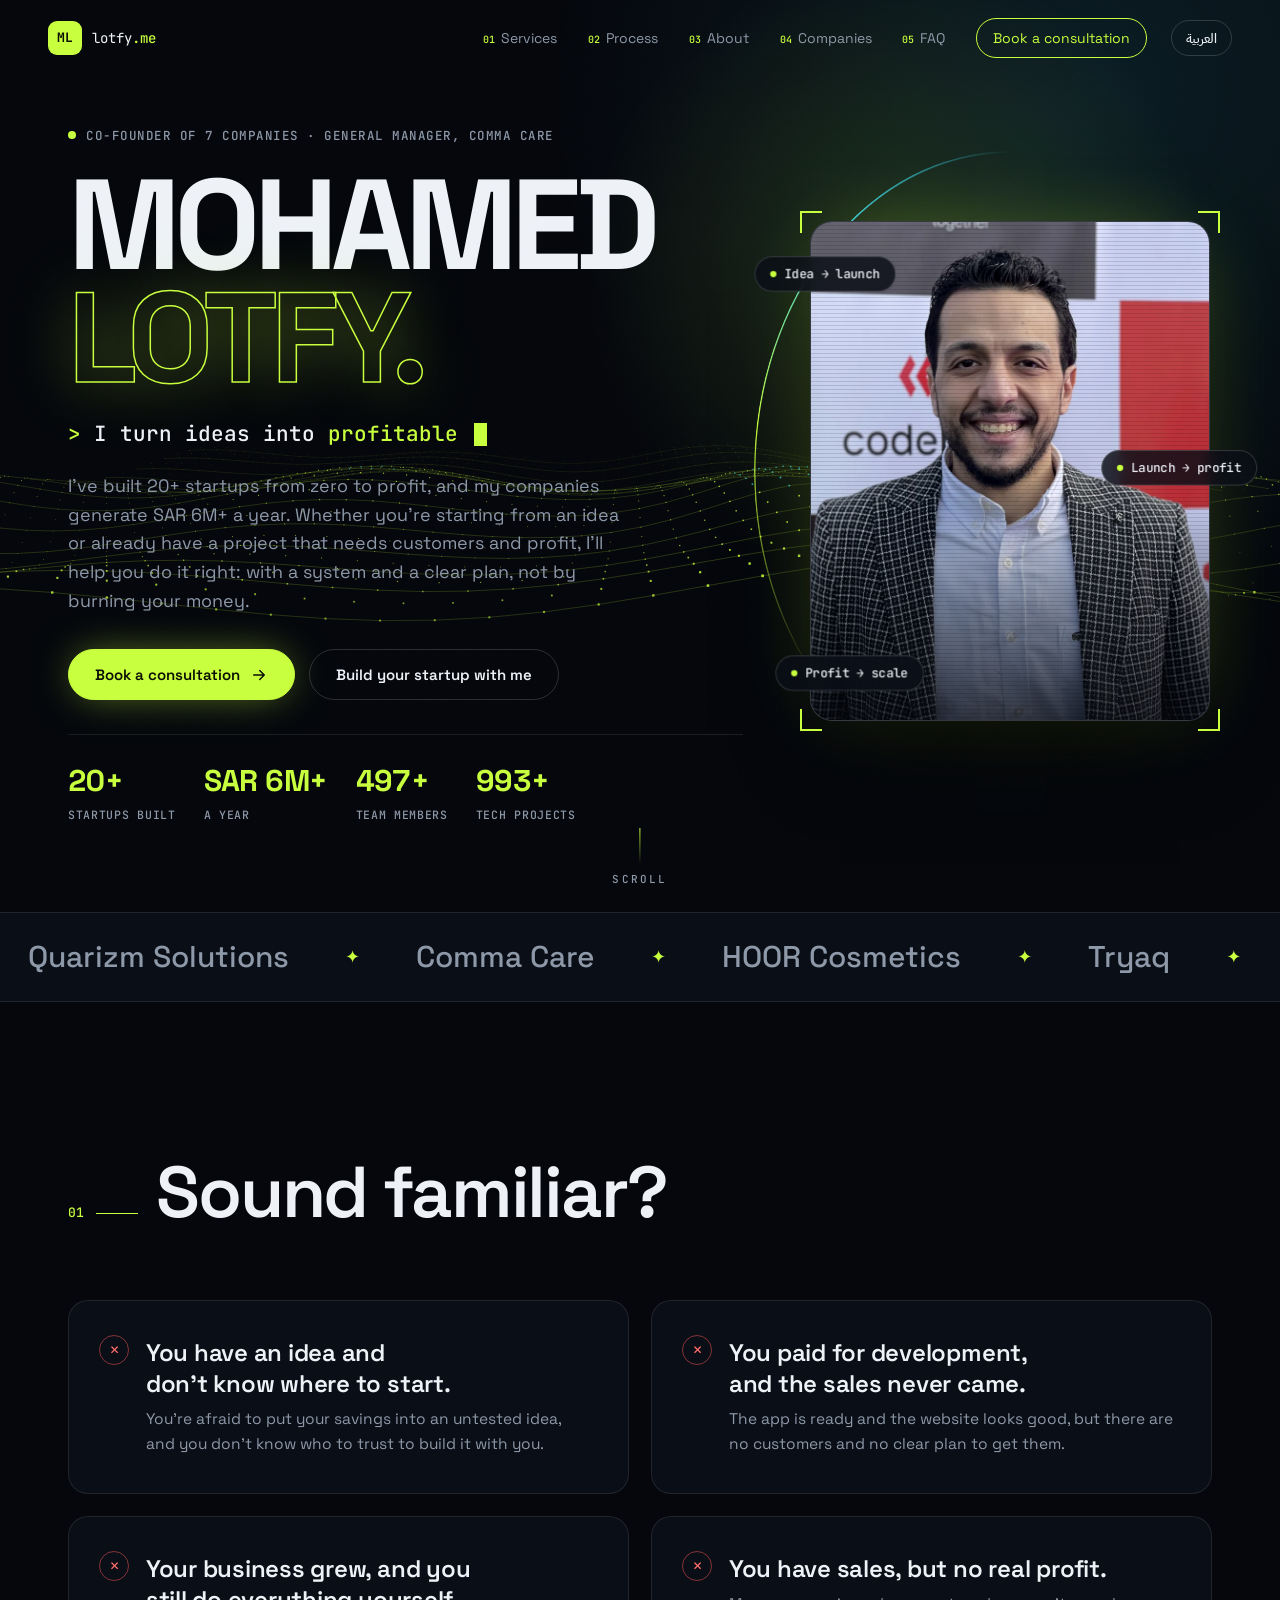
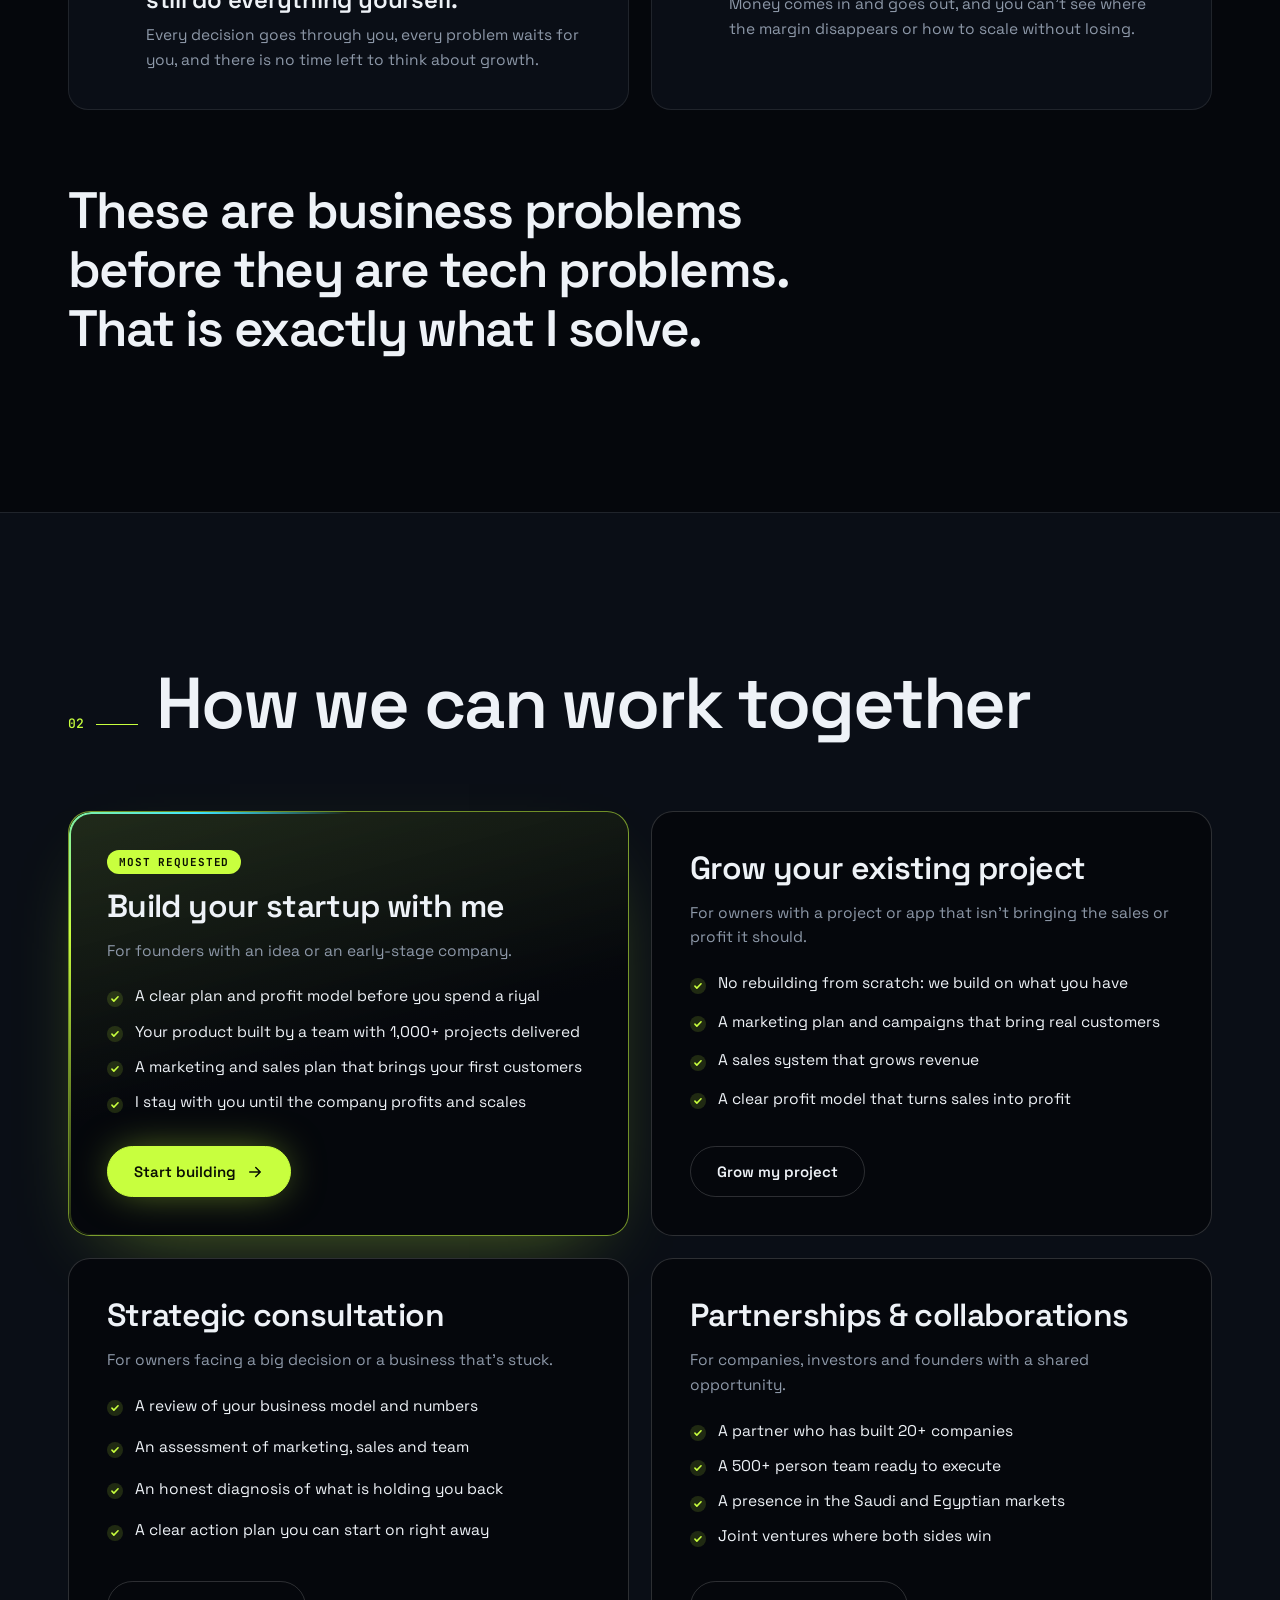
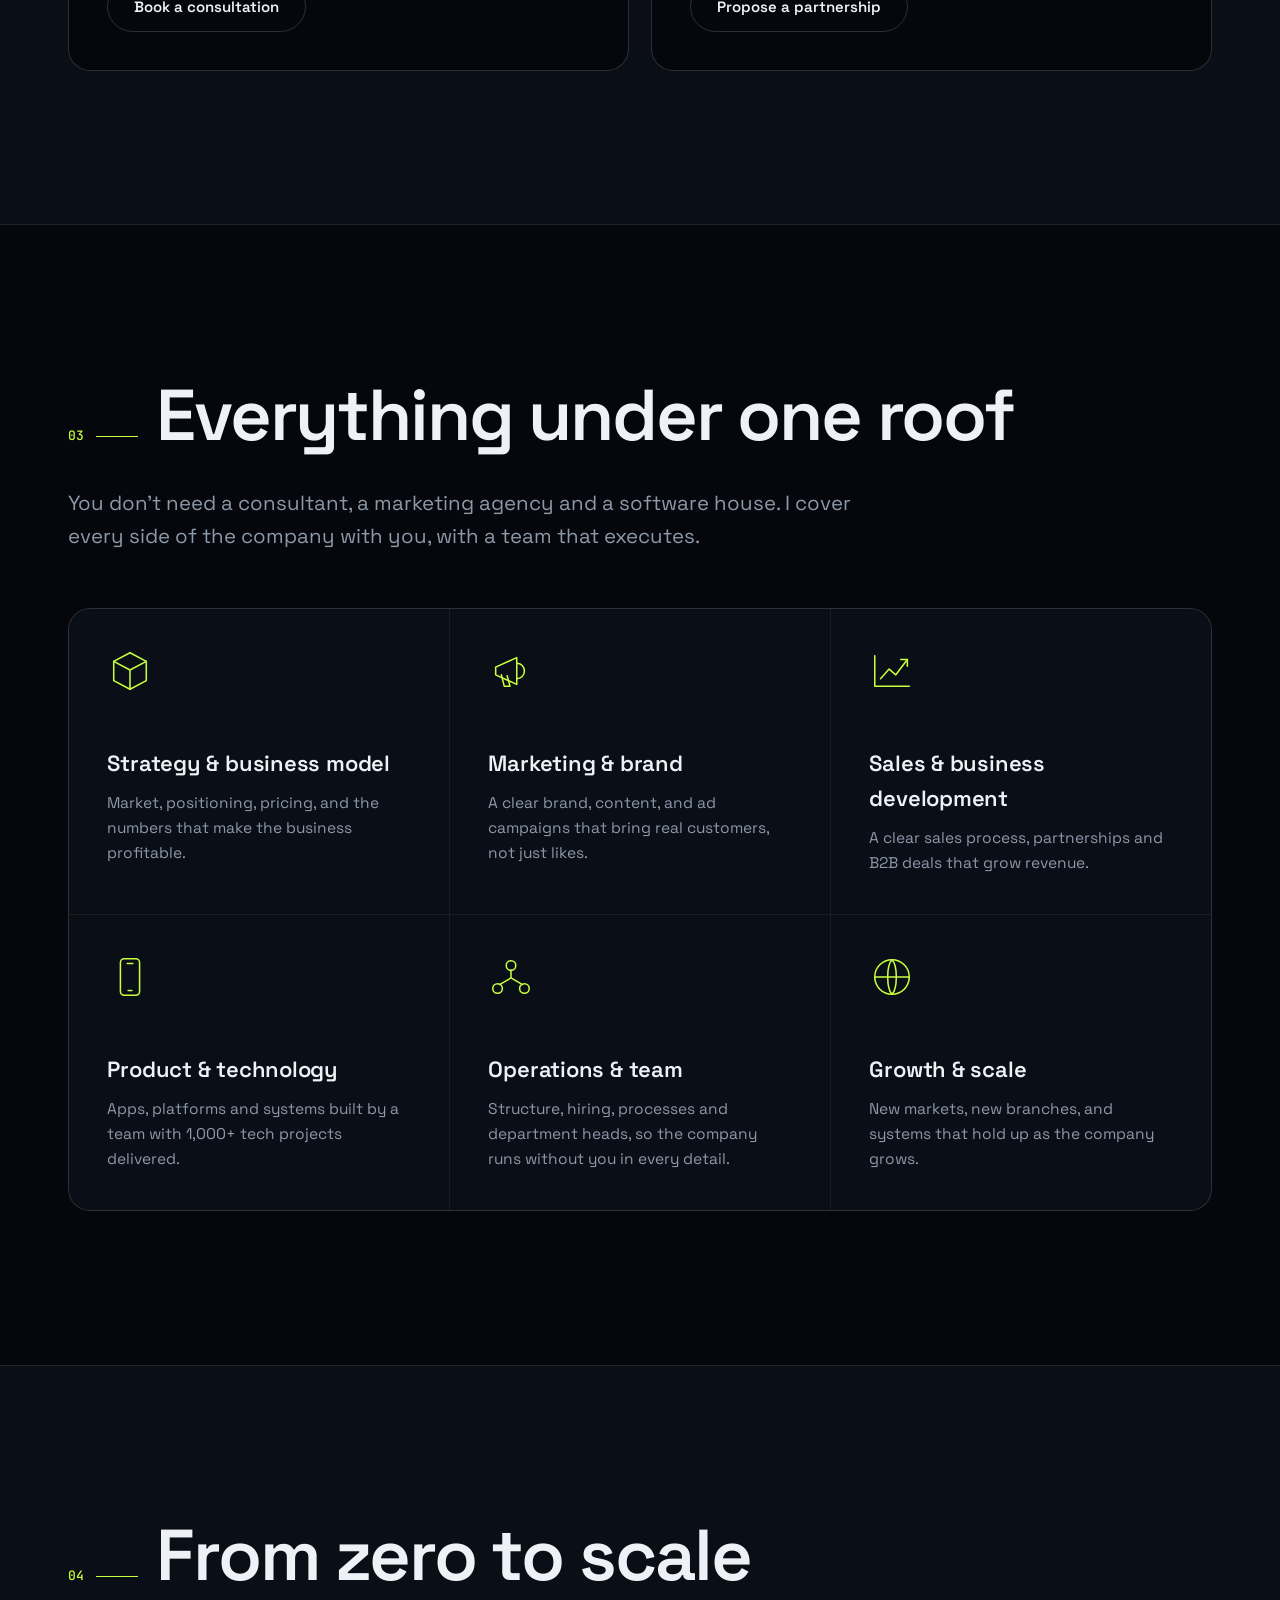
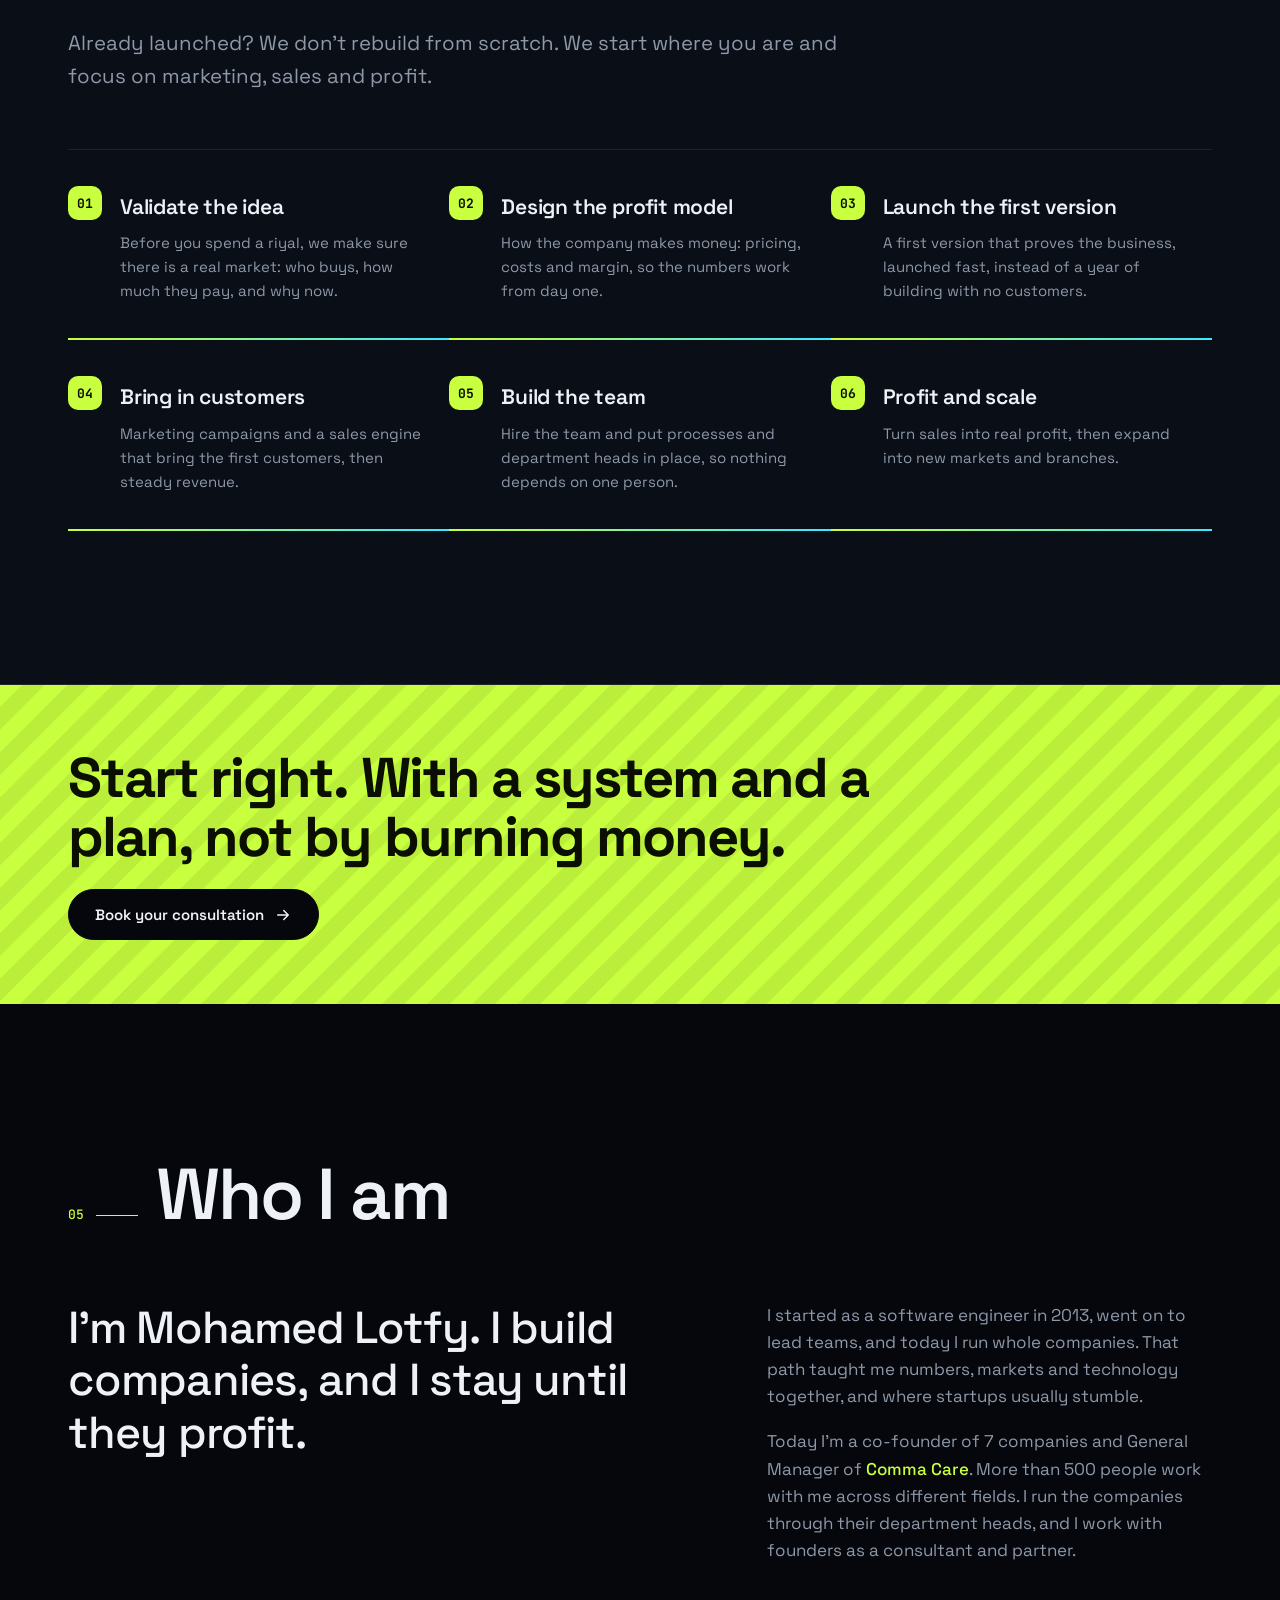
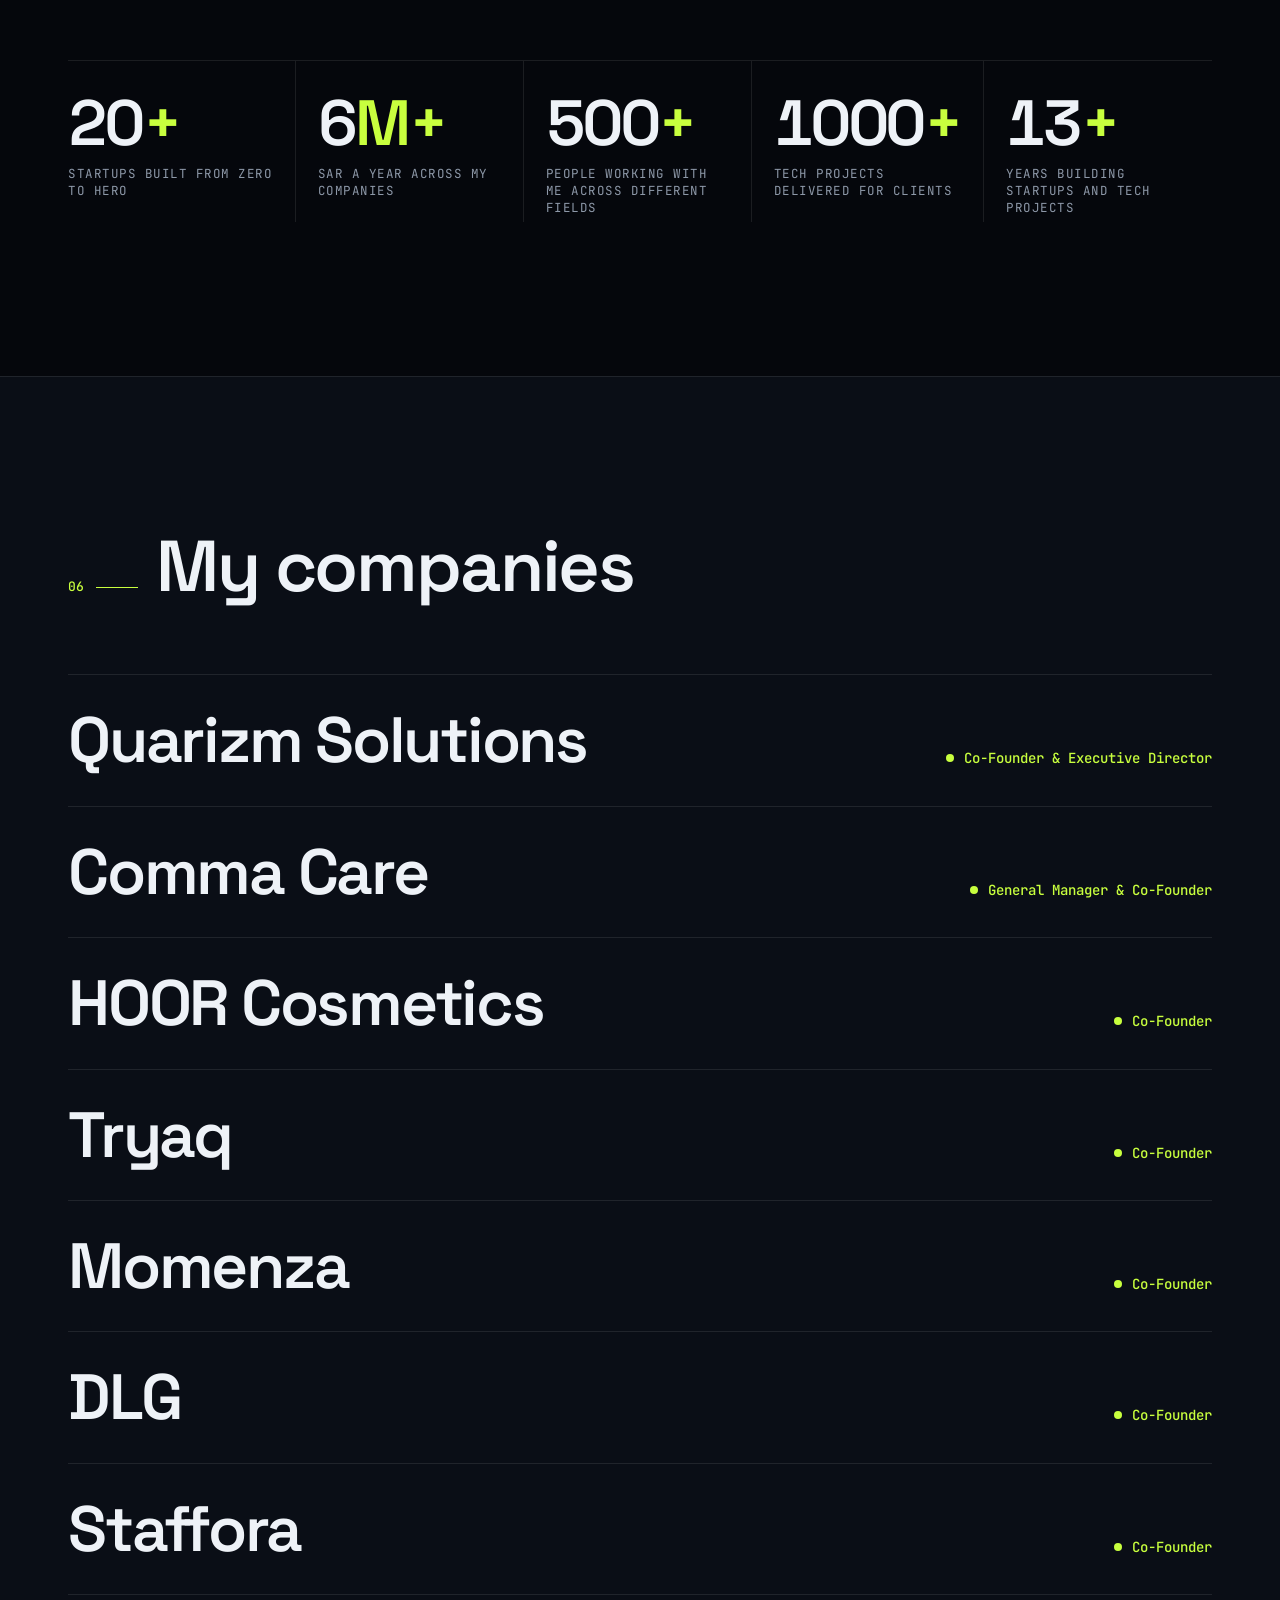
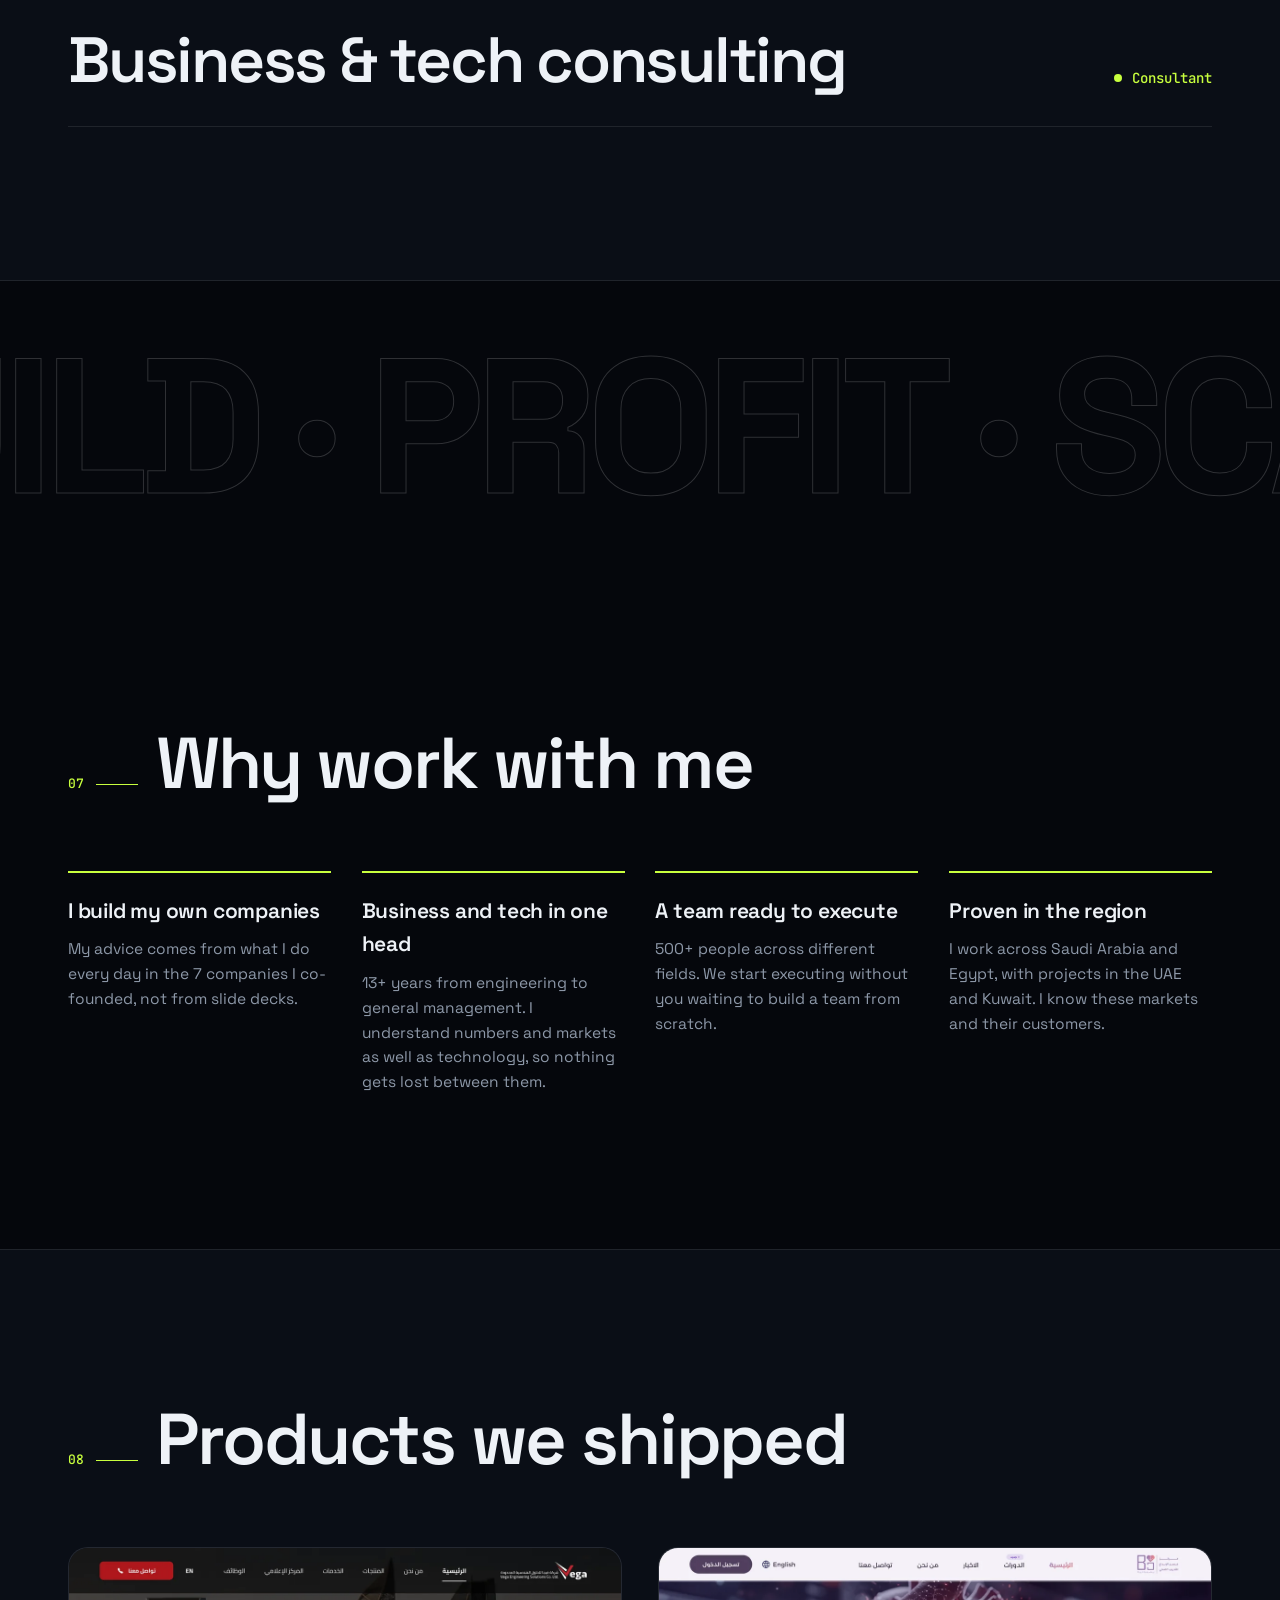
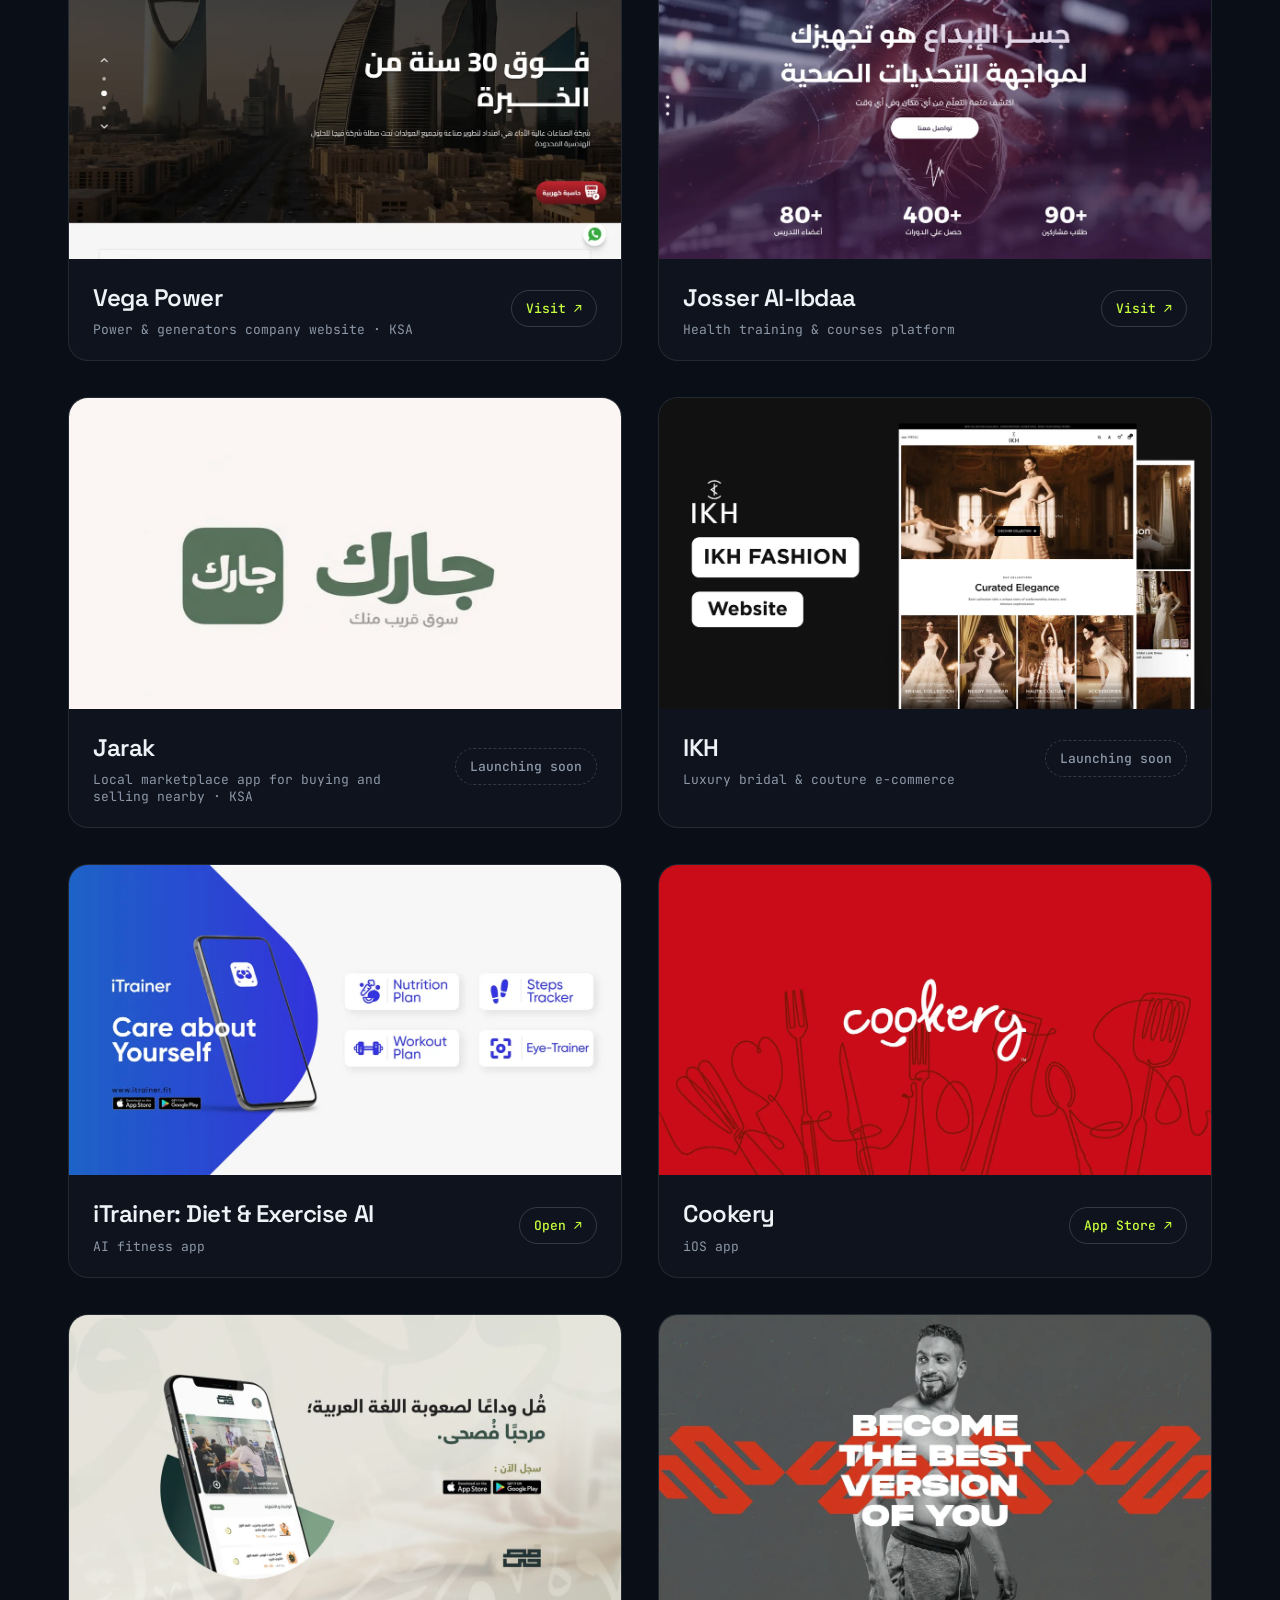
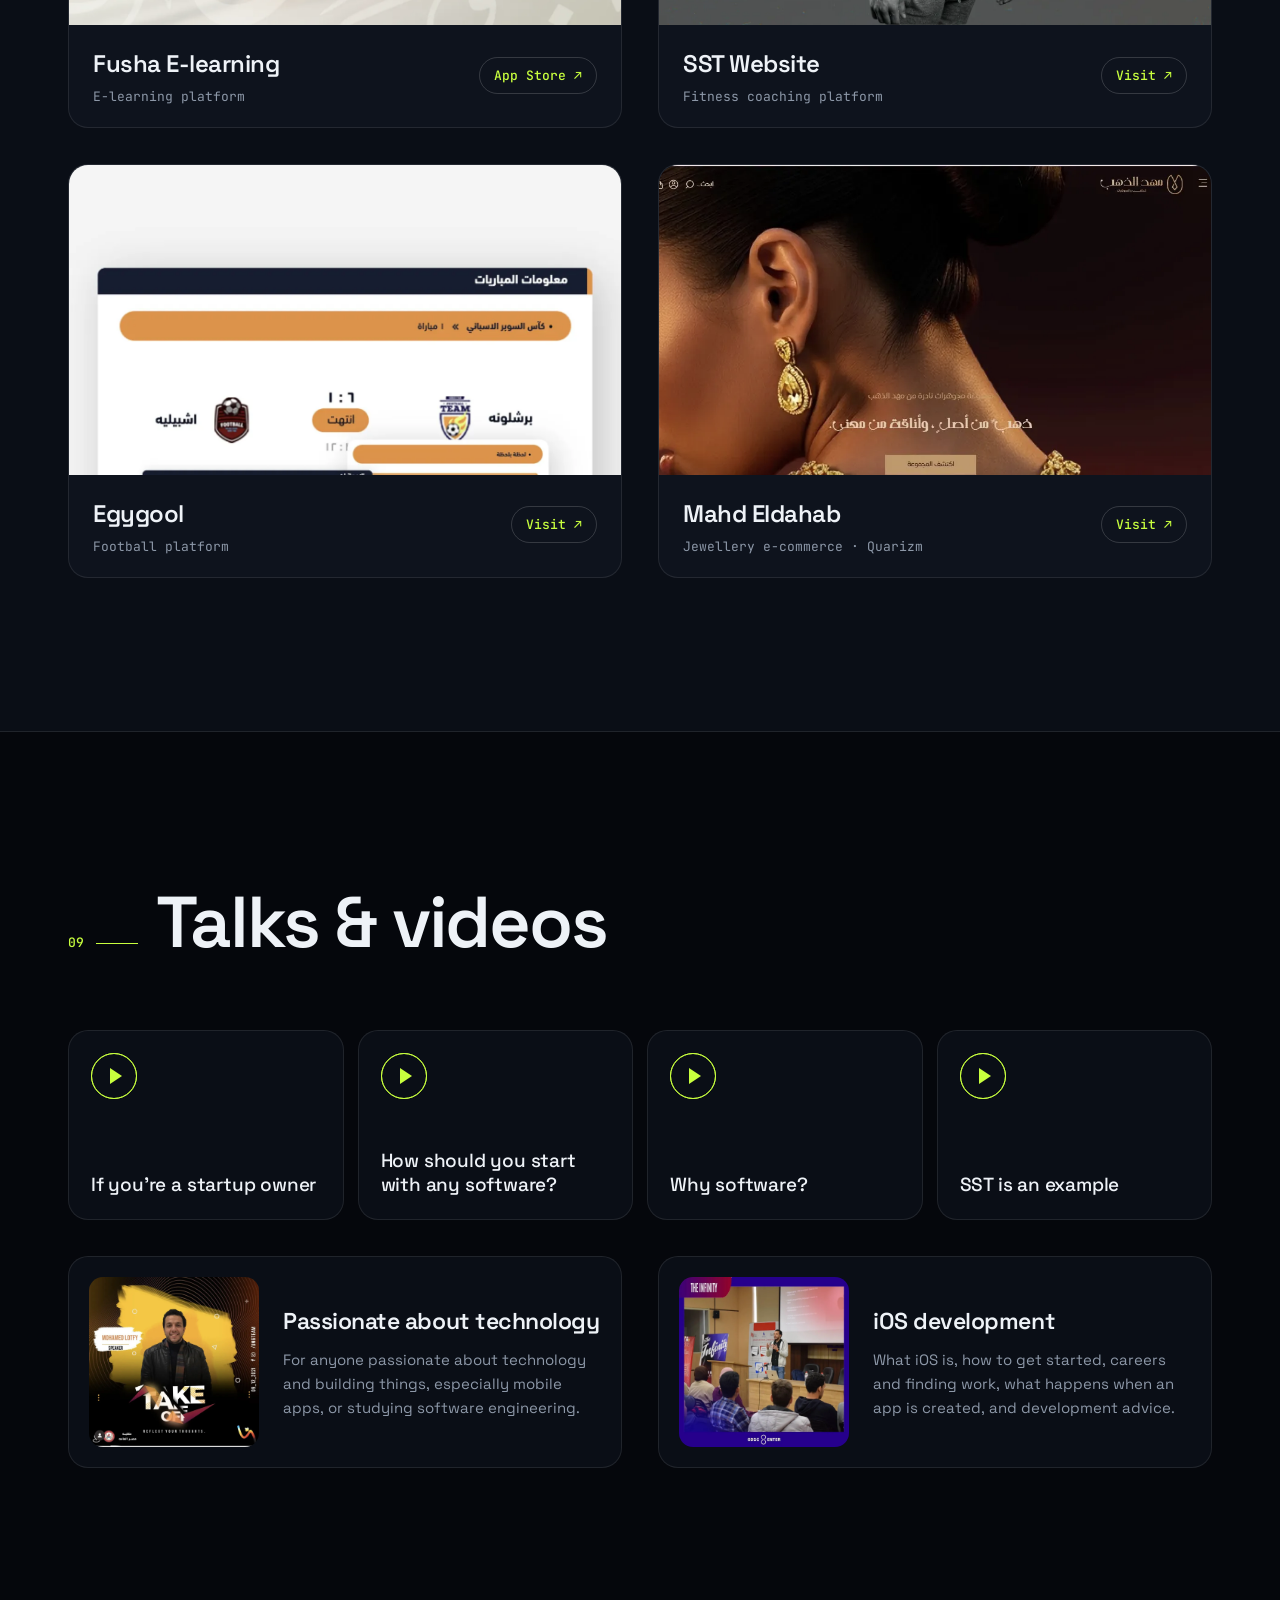
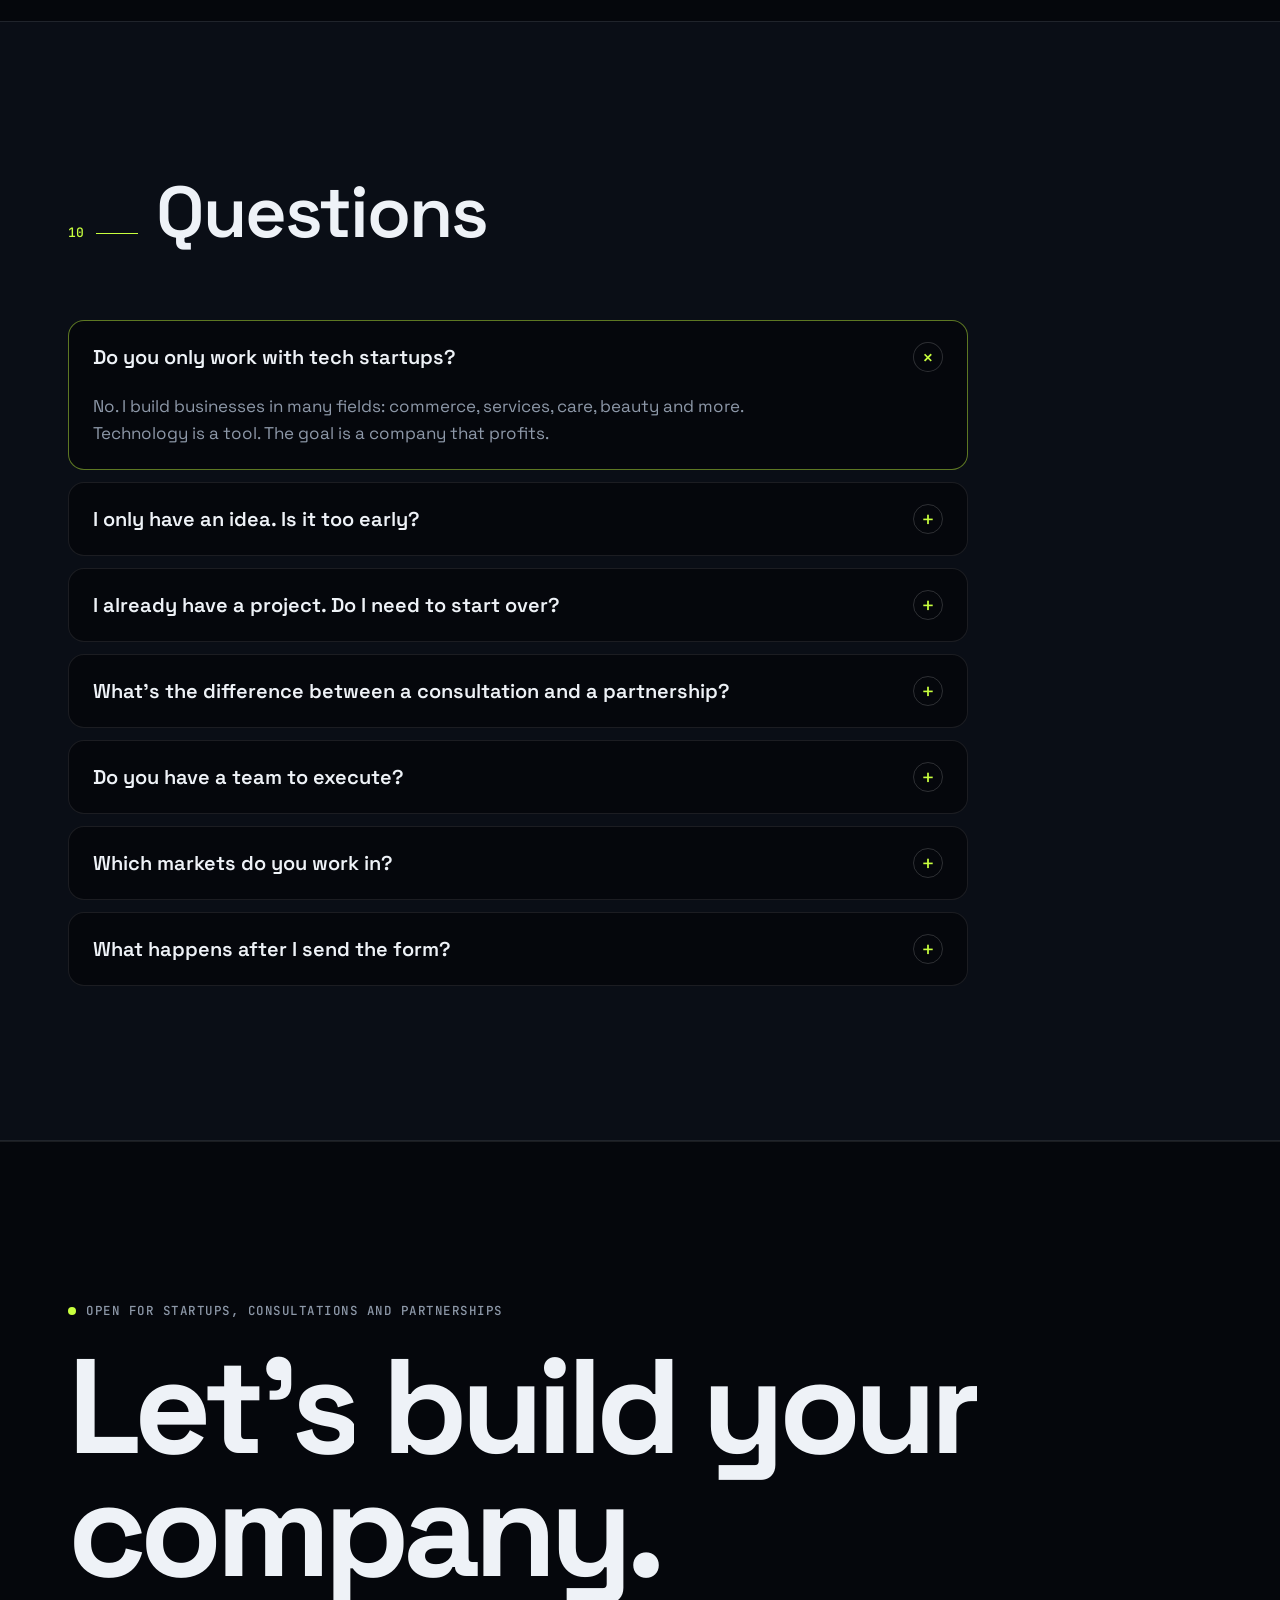
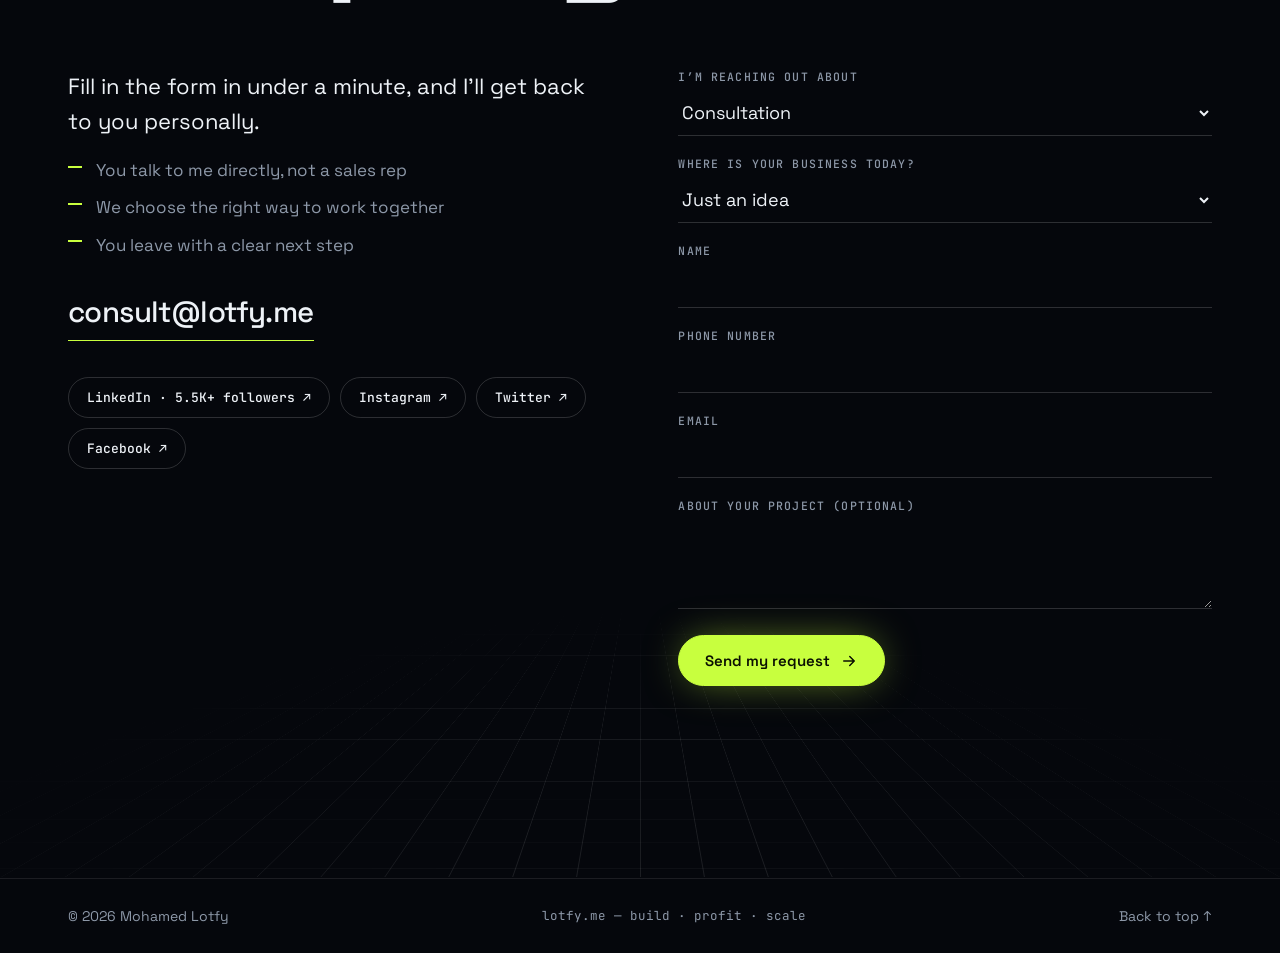
==== commit 14ebf4e1: "Reframe around starting right and growing existing projects Replaces the 'your idea deserves to see " ====
--- a/index.html
+++ b/index.html
@@ -4,7 +4,7 @@
 <meta charset="UTF-8">
 <meta name="viewport" content="width=device-width, initial-scale=1">
 <title>Mohamed Lotfy — I turn ideas into profitable companies</title>
-<meta name="description" content="Mohamed Lotfy has built 20+ startups from zero to profit. His companies generate SAR 6M+ a year with a 500+ person team. Book a consultation, build your startup with him, or propose a partnership.">
+<meta name="description" content="Mohamed Lotfy has built 20+ startups from zero to profit. Start right with a system and a plan, or grow your existing project with marketing and sales. Book a consultation.">
 <meta name="theme-color" content="#05070c">
 <meta property="og:title" content="Mohamed Lotfy — I turn ideas into profitable companies">
 <meta property="og:description" content="20+ startups built from zero. 1,000+ tech projects delivered. A 500+ person team. Book a consultation or build your startup with me.">
@@ -65,7 +65,7 @@
         <span class="line line--accent"><span class="scramble" data-text="LOTFY." data-delay="250" data-ar="لطفي.">LOTFY.</span></span>
       </h1>
       <p class="hero__type"><span class="prompt">&gt;</span> <span data-ar="أحوّل الأفكار إلى">I turn ideas into</span> <span id="typed"></span><span class="caret"></span></p>
-      <p class="hero__lead" data-ar="أسّست أكثر من 20 شركة ناشئة من الصفر حتى الربح، وشركاتي الحالية تحقق أكثر من 6 ملايين ريال سنويًا بفريق يتجاوز 500 موظف. عندك فكرة، أو مشروع متعثّر، أو فرصة شراكة؟ من هنا نبدأ.">I’ve built 20+ startups from zero to profit. My companies generate SAR 6M+ a year with a 500+ person team behind them. Have an idea, a business that’s stuck, or a partnership in mind? This is where it starts.</p>
+      <p class="hero__lead" data-ar="أسّست أكثر من 20 شركة ناشئة من الصفر حتى الربح، وشركاتي الحالية تحقق أكثر من 6 ملايين ريال سنويًا. سواء كنت تبدأ من فكرة، أو عندك مشروع قائم يحتاج عملاء وأرباحًا، أساعدك تبدأ صح: بنظام وخطة واضحة، لا بإهدار أموالك.">I’ve built 20+ startups from zero to profit, and my companies generate SAR 6M+ a year. Whether you’re starting from an idea or already have a project that needs customers and profit, I’ll help you do it right: with a system and a clear plan, not by burning your money.</p>
       <div class="hero__actions">
         <a class="btn btn--solid magnetic" href="#contact" data-topic="Consultation"><span data-ar="احجز استشارتك">Book a consultation</span><svg viewBox="0 0 24 24" aria-hidden="true"><path d="M5 12h14M13 6l6 6-6 6"/></svg></a>
         <a class="btn btn--ghost magnetic" href="#contact" data-topic="Building a startup"><span data-ar="ابنِ شركتك معي">Build your startup with me</span></a>
@@ -151,12 +151,23 @@
         <h3 data-ar="ابنِ شركتك معي">Build your startup with me</h3>
         <p class="offer__for" data-ar="لأصحاب الأفكار والشركات في بدايتها.">For founders with an idea or an early-stage company.</p>
         <ul class="offer__list">
-          <li data-ar="دراسة الفكرة ونموذج الربح قبل أي إنفاق">Idea validation and a profit model before any spending</li>
+          <li data-ar="خطة واضحة ونموذج ربح قبل أن تصرف أي ريال">A clear plan and profit model before you spend a riyal</li>
           <li data-ar="بناء المنتج بفريق نفّذ أكثر من 1000 مشروع">Your product built by a team with 1,000+ projects delivered</li>
           <li data-ar="خطة تسويق ومبيعات تجلب أول العملاء">A marketing and sales plan that brings your first customers</li>
           <li data-ar="أكون معك حتى تربح الشركة وتتوسّع">I stay with you until the company profits and scales</li>
         </ul>
         <a class="btn btn--solid magnetic" href="#contact" data-topic="Building a startup"><span data-ar="ابدأ البناء">Start building</span><svg viewBox="0 0 24 24" aria-hidden="true"><path d="M5 12h14M13 6l6 6-6 6"/></svg></a>
+      </article>
+      <article class="offer spot reveal">
+        <h3 data-ar="نمِّ مشروعك القائم">Grow your existing project</h3>
+        <p class="offer__for" data-ar="لمن عنده مشروع أو تطبيق قائم ولا يحقق المبيعات أو الأرباح المطلوبة.">For owners with a project or app that isn’t bringing the sales or profit it should.</p>
+        <ul class="offer__list">
+          <li data-ar="لا نبدأ من الصفر، نبني على ما عندك">No rebuilding from scratch: we build on what you have</li>
+          <li data-ar="خطة تسويق وحملات تجلب عملاء حقيقيين">A marketing plan and campaigns that bring real customers</li>
+          <li data-ar="منظومة مبيعات ترفع الإيرادات">A sales system that grows revenue</li>
+          <li data-ar="نموذج ربح واضح يحوّل المبيعات إلى أرباح">A clear profit model that turns sales into profit</li>
+        </ul>
+        <a class="btn btn--ghost magnetic" href="#contact" data-topic="Growing an existing project"><span data-ar="نمِّ مشروعك">Grow my project</span></a>
       </article>
       <article class="offer spot reveal">
         <h3 data-ar="استشارة استراتيجية">Strategic consultation</h3>
@@ -234,6 +245,7 @@
       <span class="head__no">04</span>
       <h2 class="head__title scramble-in" data-text="From zero to scale" data-ar="من الصفر حتى التوسّع">From zero to scale</h2>
     </header>
+    <p class="lede reveal" data-ar="إذا كان مشروعك قائمًا بالفعل، لا نعيد البناء من الصفر. نبدأ من حيث أنت، ونركّز على التسويق والمبيعات والأرباح.">Already launched? We don’t rebuild from scratch. We start where you are and focus on marketing, sales and profit.</p>
     <ol class="steps">
       <li class="step reveal"><span class="step__no">01</span><div><h3 data-ar="دراسة الفكرة">Validate the idea</h3><p data-ar="قبل أن تصرف ريالًا واحدًا، نتأكد أن للفكرة سوقًا حقيقيًا: من سيشتري، وكم سيدفع، ولماذا الآن.">Before you spend a riyal, we make sure there is a real market: who buys, how much they pay, and why now.</p></div></li>
       <li class="step reveal"><span class="step__no">02</span><div><h3 data-ar="نموذج الربح">Design the profit model</h3><p data-ar="نحدد كيف ستربح الشركة: التسعير، التكاليف، وهامش الربح، حتى تكون الأرقام مجدية من البداية.">How the company makes money: pricing, costs and margin, so the numbers work from day one.</p></div></li>
@@ -248,7 +260,7 @@
 <!-- CTA BAND -->
 <section class="band" aria-label="Book a consultation">
   <div class="wrap band__in reveal">
-    <p class="band__title split" data-ar="فكرتك تستحق أن ترى النور.">Your idea deserves to see the light.</p>
+    <p class="band__title split" data-ar="ابدأ صح. بنظام وخطة، لا بإهدار أموالك.">Start right. With a system and a plan, not by burning money.</p>
     <a class="btn btn--solid magnetic" href="#contact" data-topic="Consultation"><span data-ar="احجز استشارتك الآن">Book your consultation</span><svg viewBox="0 0 24 24" aria-hidden="true"><path d="M5 12h14M13 6l6 6-6 6"/></svg></a>
   </div>
 </section>
@@ -424,6 +436,10 @@
       <details class="qa reveal">
         <summary data-ar="عندي فكرة فقط، هل الوقت مبكر؟">I only have an idea. Is it too early?</summary>
         <p data-ar="بالعكس، هذا أفضل وقت. ندرس الفكرة ونتأكد من سوقها قبل أن تصرف على التنفيذ، فتوفّر وقتًا ومالًا.">No, it’s the best time. We validate the idea and its market before you spend on building, which saves you time and money.</p>
+      </details>
+      <details class="qa reveal">
+        <summary data-ar="عندي مشروع قائم، هل يجب أن أبدأ من الصفر؟">I already have a project. Do I need to start over?</summary>
+        <p data-ar="لا. نبني على ما عندك. نراجع المشروع، ثم نركّز على التسويق والمبيعات ونموذج الربح حتى يبدأ في تحقيق دخل حقيقي.">No. We build on what you have. We review the project, then focus on marketing, sales and the profit model until it brings in real income.</p>
       </details>
       <details class="qa reveal">
         <summary data-ar="ما الفرق بين الاستشارة والشراكة؟">What’s the difference between a consultation and a partnership?</summary>
@@ -474,6 +490,7 @@
           <select id="f-topic" name="topic" required>
             <option value="Consultation" data-ar="استشارة">Consultation</option>
             <option value="Building a startup" data-ar="تأسيس شركة ناشئة">Building a startup</option>
+            <option value="Growing an existing project" data-ar="تنمية مشروع قائم">Growing an existing project</option>
             <option value="Collaboration or partnership" data-ar="تعاون أو شراكة">Collaboration or partnership</option>
           </select>
         </label>
--- a/css/style.css
+++ b/css/style.css
@@ -500,7 +500,7 @@
 [dir="rtl"] .pains__answer { line-height: 1.45; }
 
 /* offers */
-.offers { display: grid; grid-template-columns: 1.15fr 1fr 1fr; gap: clamp(14px, 2vw, 22px); align-items: stretch; }
+.offers { display: grid; grid-template-columns: repeat(2, 1fr); gap: clamp(14px, 2vw, 22px); align-items: stretch; }
 .offer { position: relative; overflow: hidden; display: flex; flex-direction: column; gap: 14px; padding: clamp(24px, 3vw, 38px); border: 1px solid var(--line-2); border-radius: 22px; background: var(--bg); min-width: 0; }
 .offer--main { border-color: rgba(200, 255, 62, .55); background: linear-gradient(165deg, rgba(200, 255, 62, .12), var(--bg) 55%); box-shadow: 0 30px 80px -40px rgba(200, 255, 62, .45); }
 .offer__tag { align-self: flex-start; padding: 5px 12px; border-radius: 999px; background: var(--accent); color: var(--accent-ink); font: 700 11px var(--mono); text-transform: uppercase; letter-spacing: .08em; }
@@ -664,3 +664,5 @@
 .trust b span { font: inherit; color: inherit; text-transform: none; letter-spacing: inherit; }
 .project__go--soon { color: var(--muted); border-style: dashed; }
 .project:hover .project__go--soon { background: none; color: var(--accent); border-color: var(--accent); }
+
+.band__title { max-width: 24ch; }
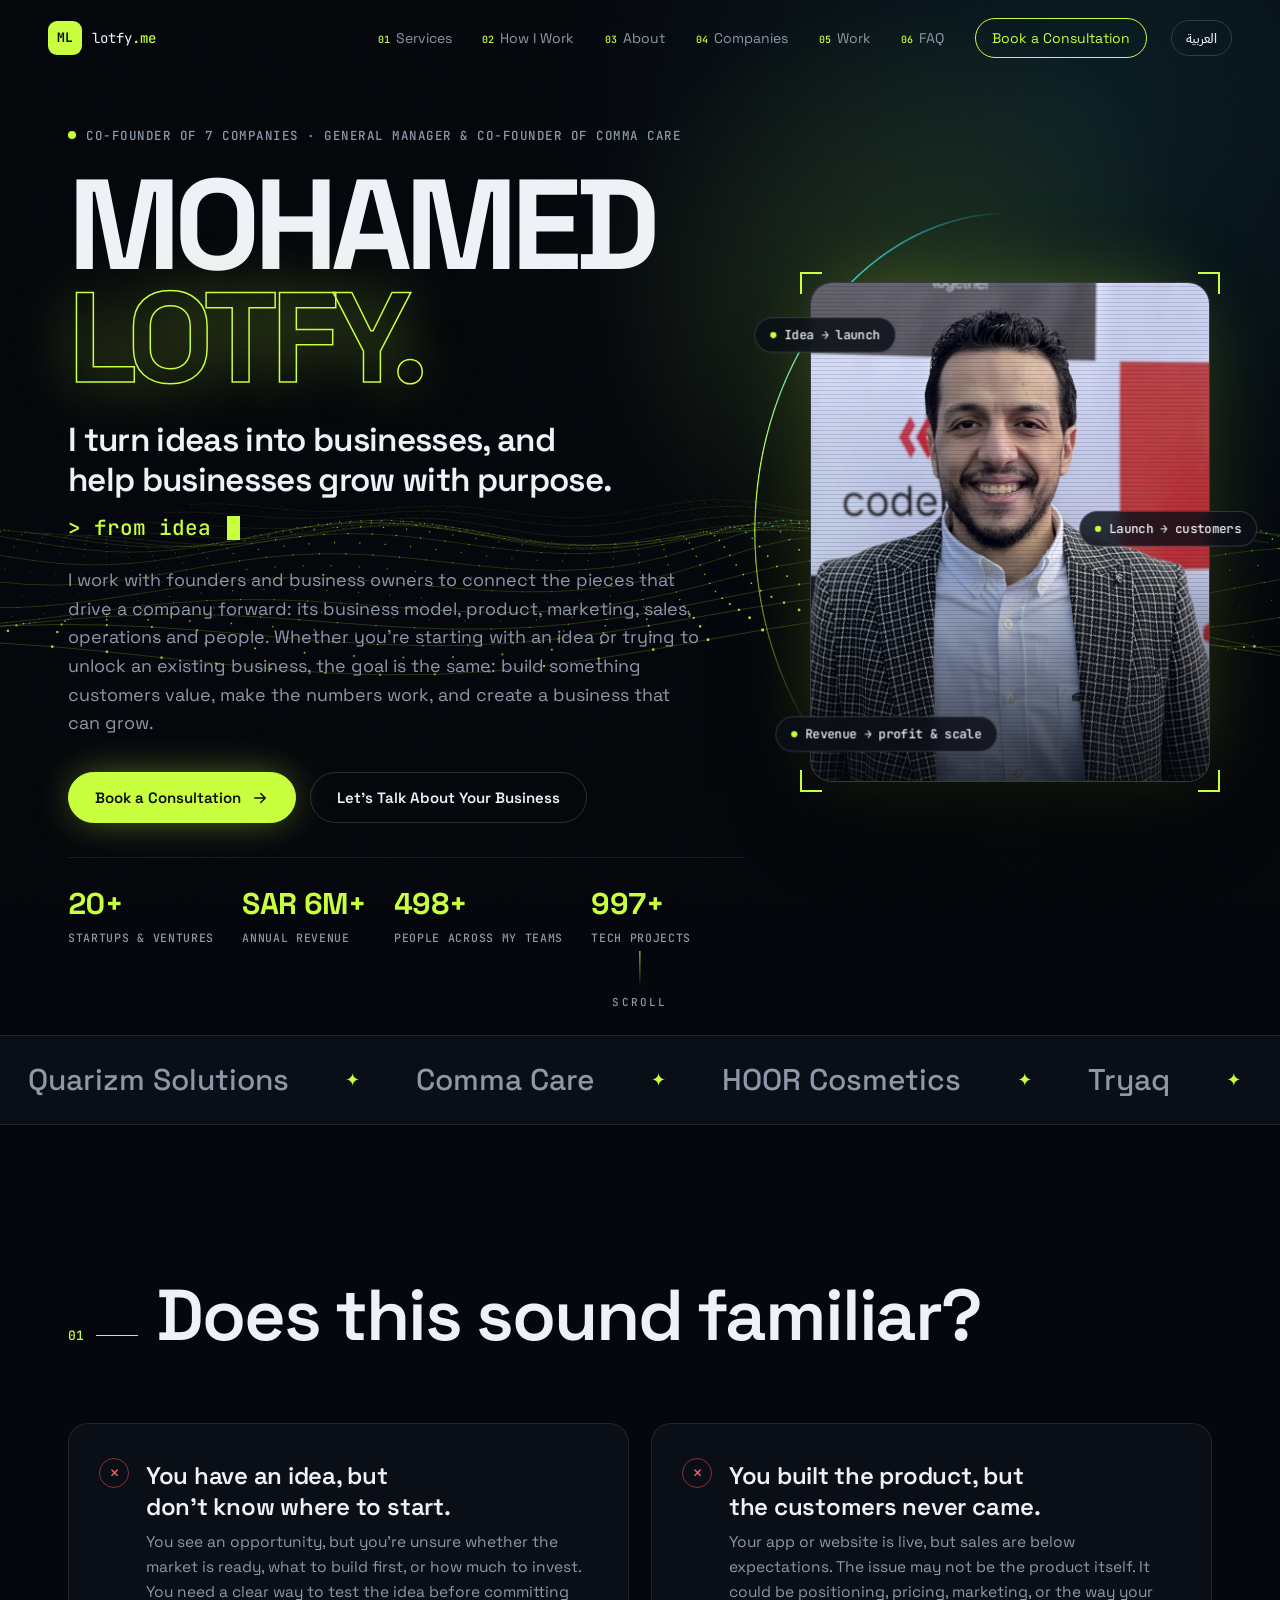
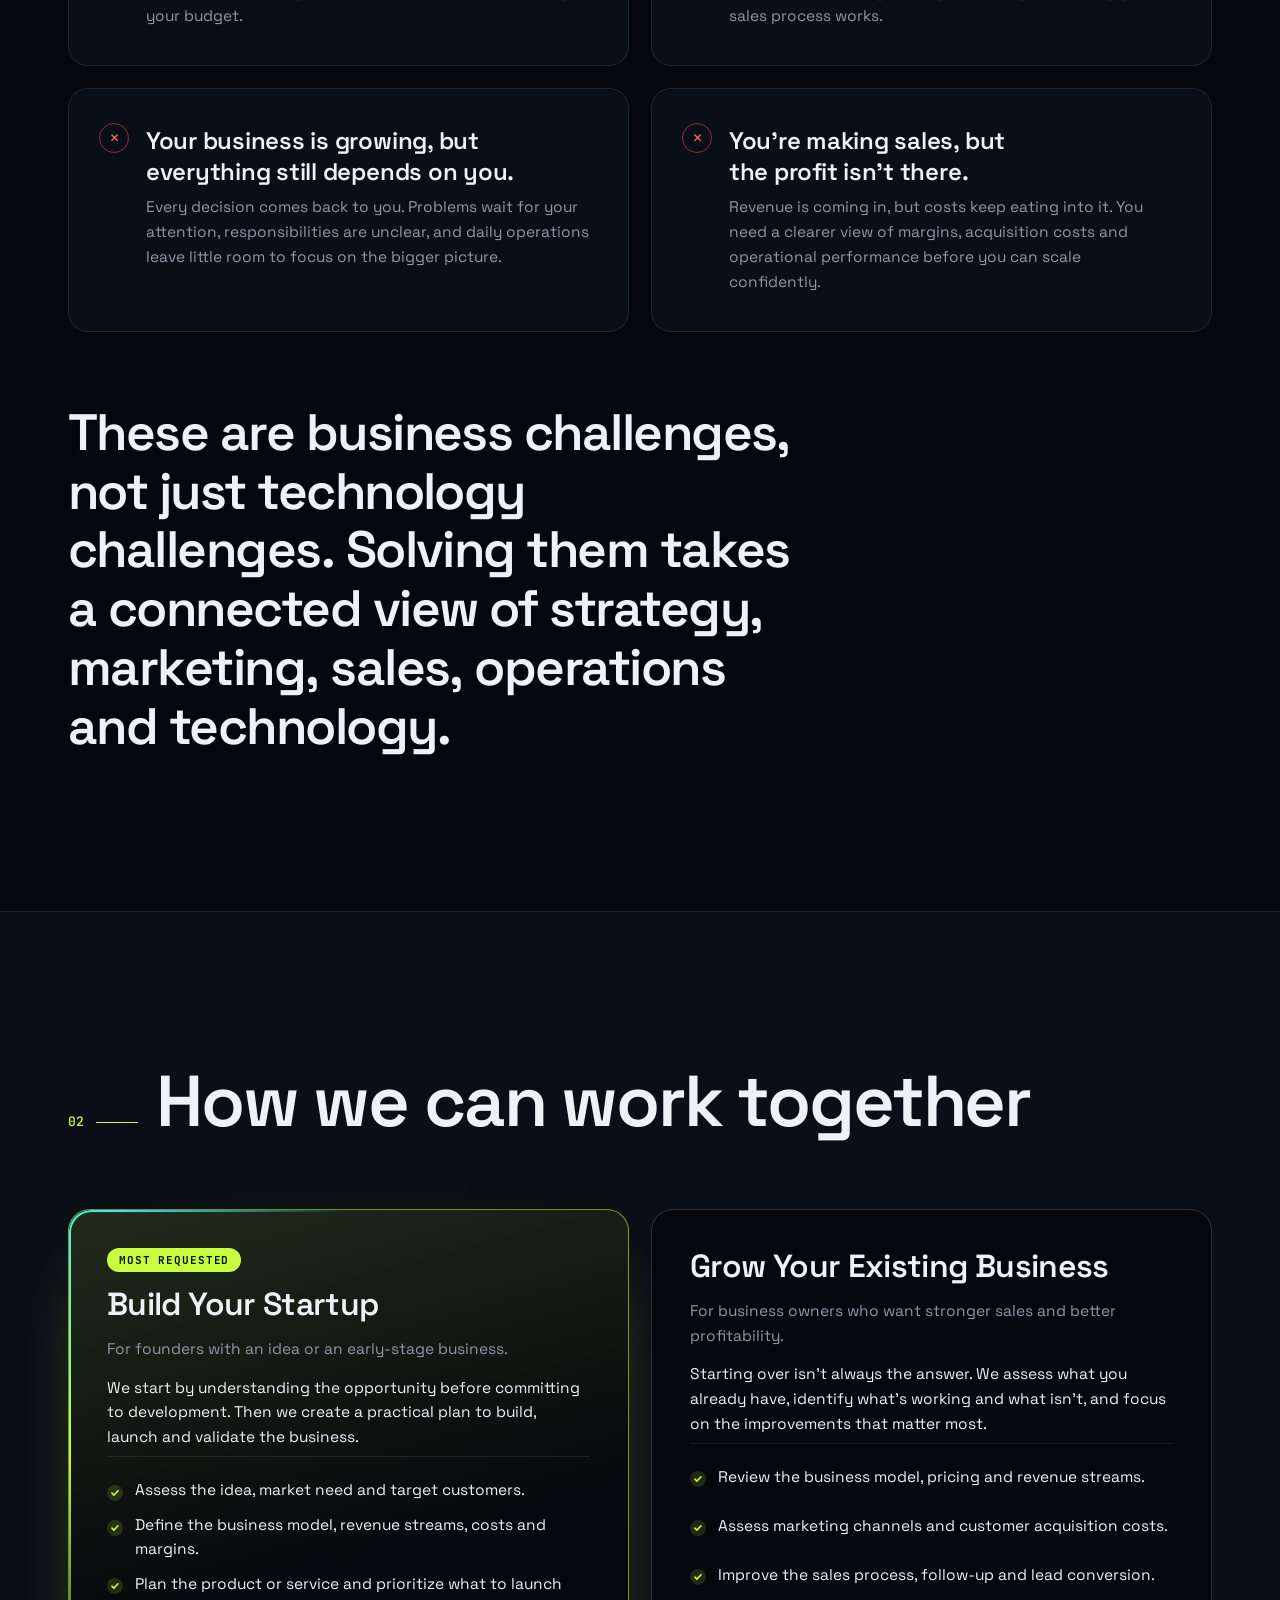
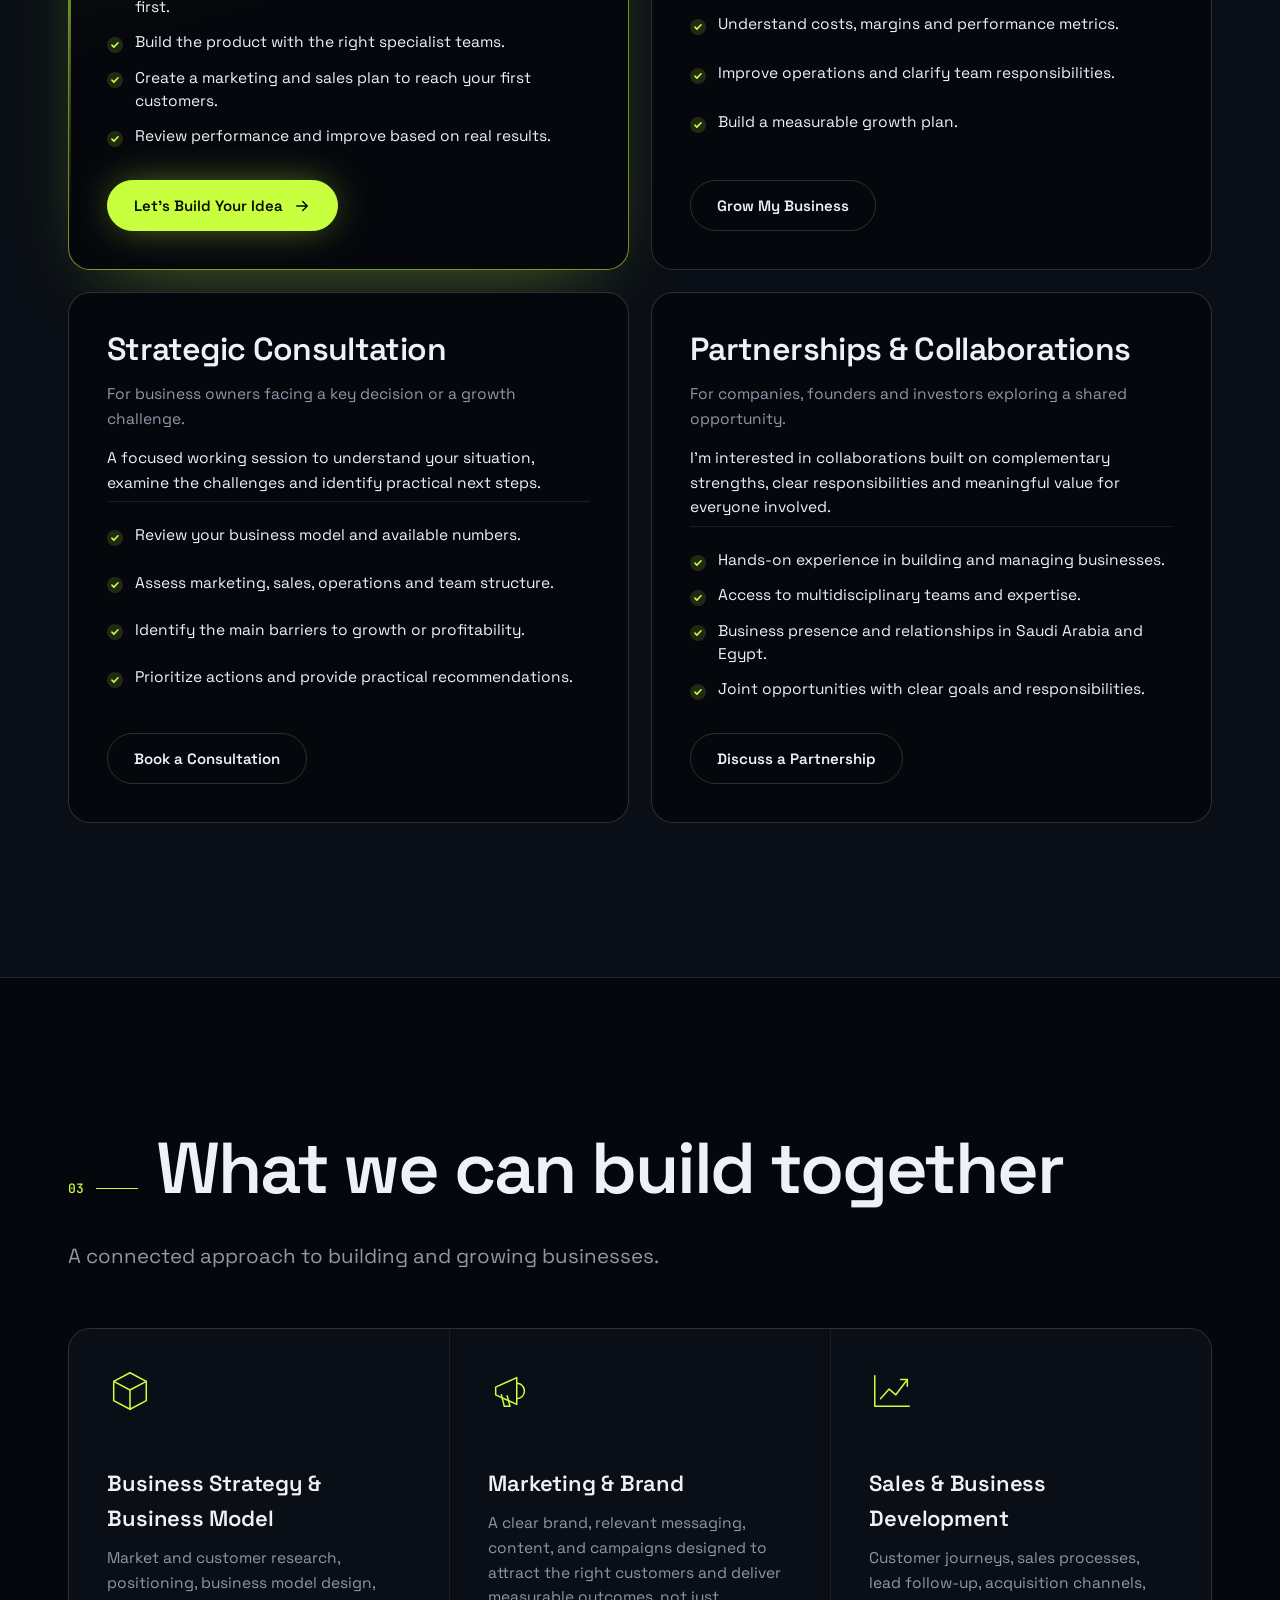
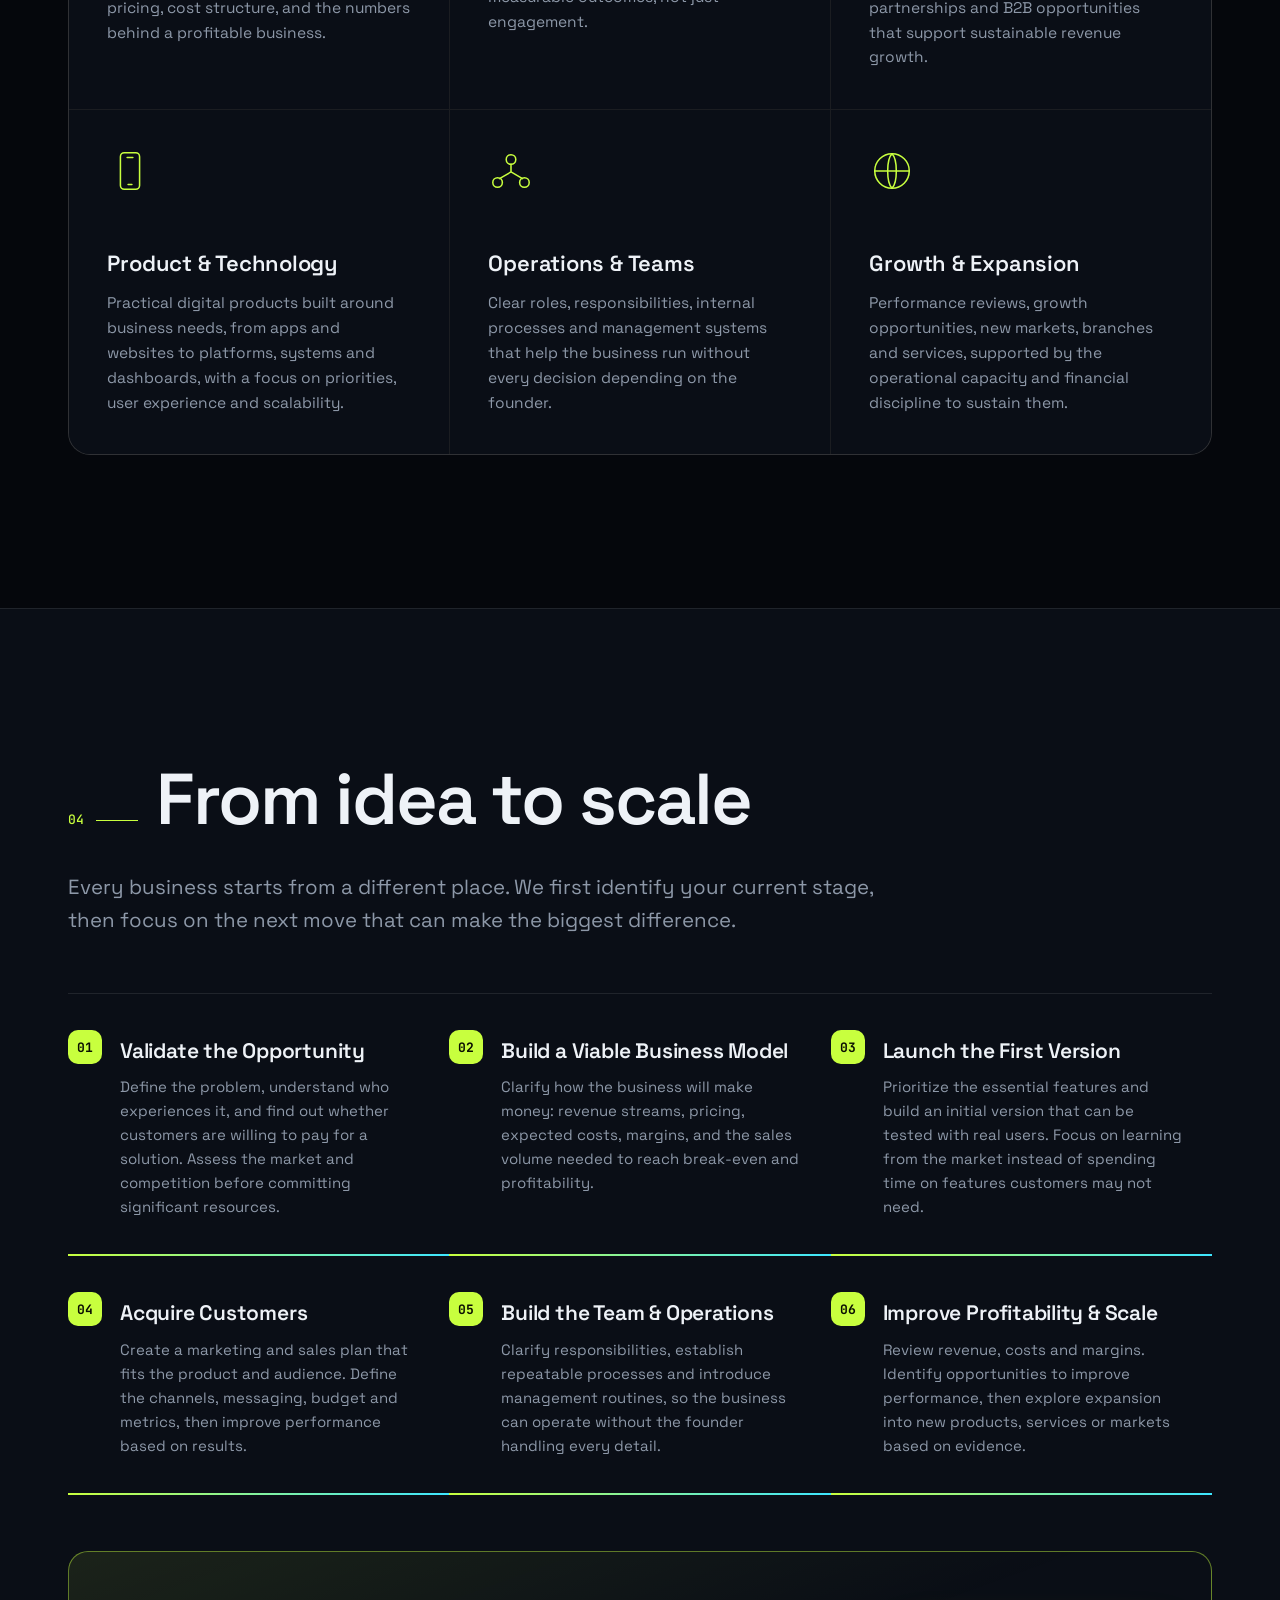
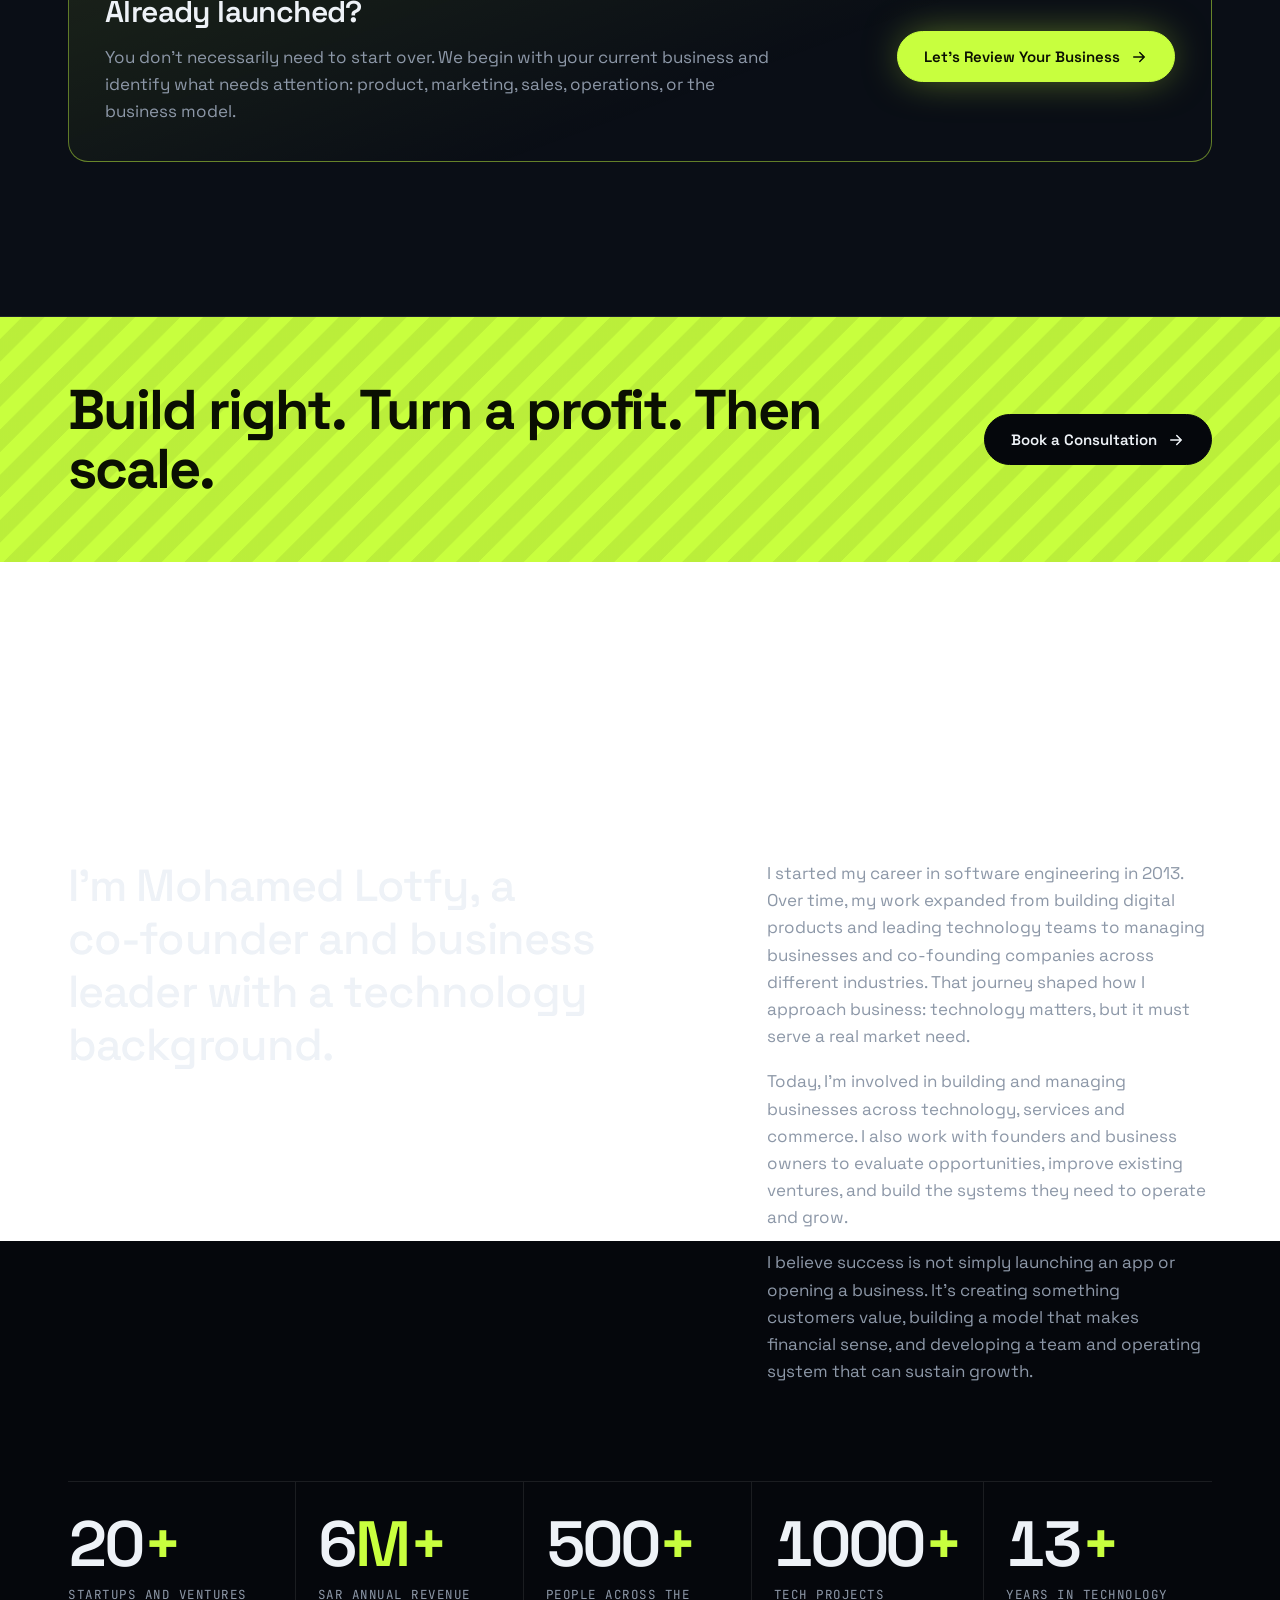
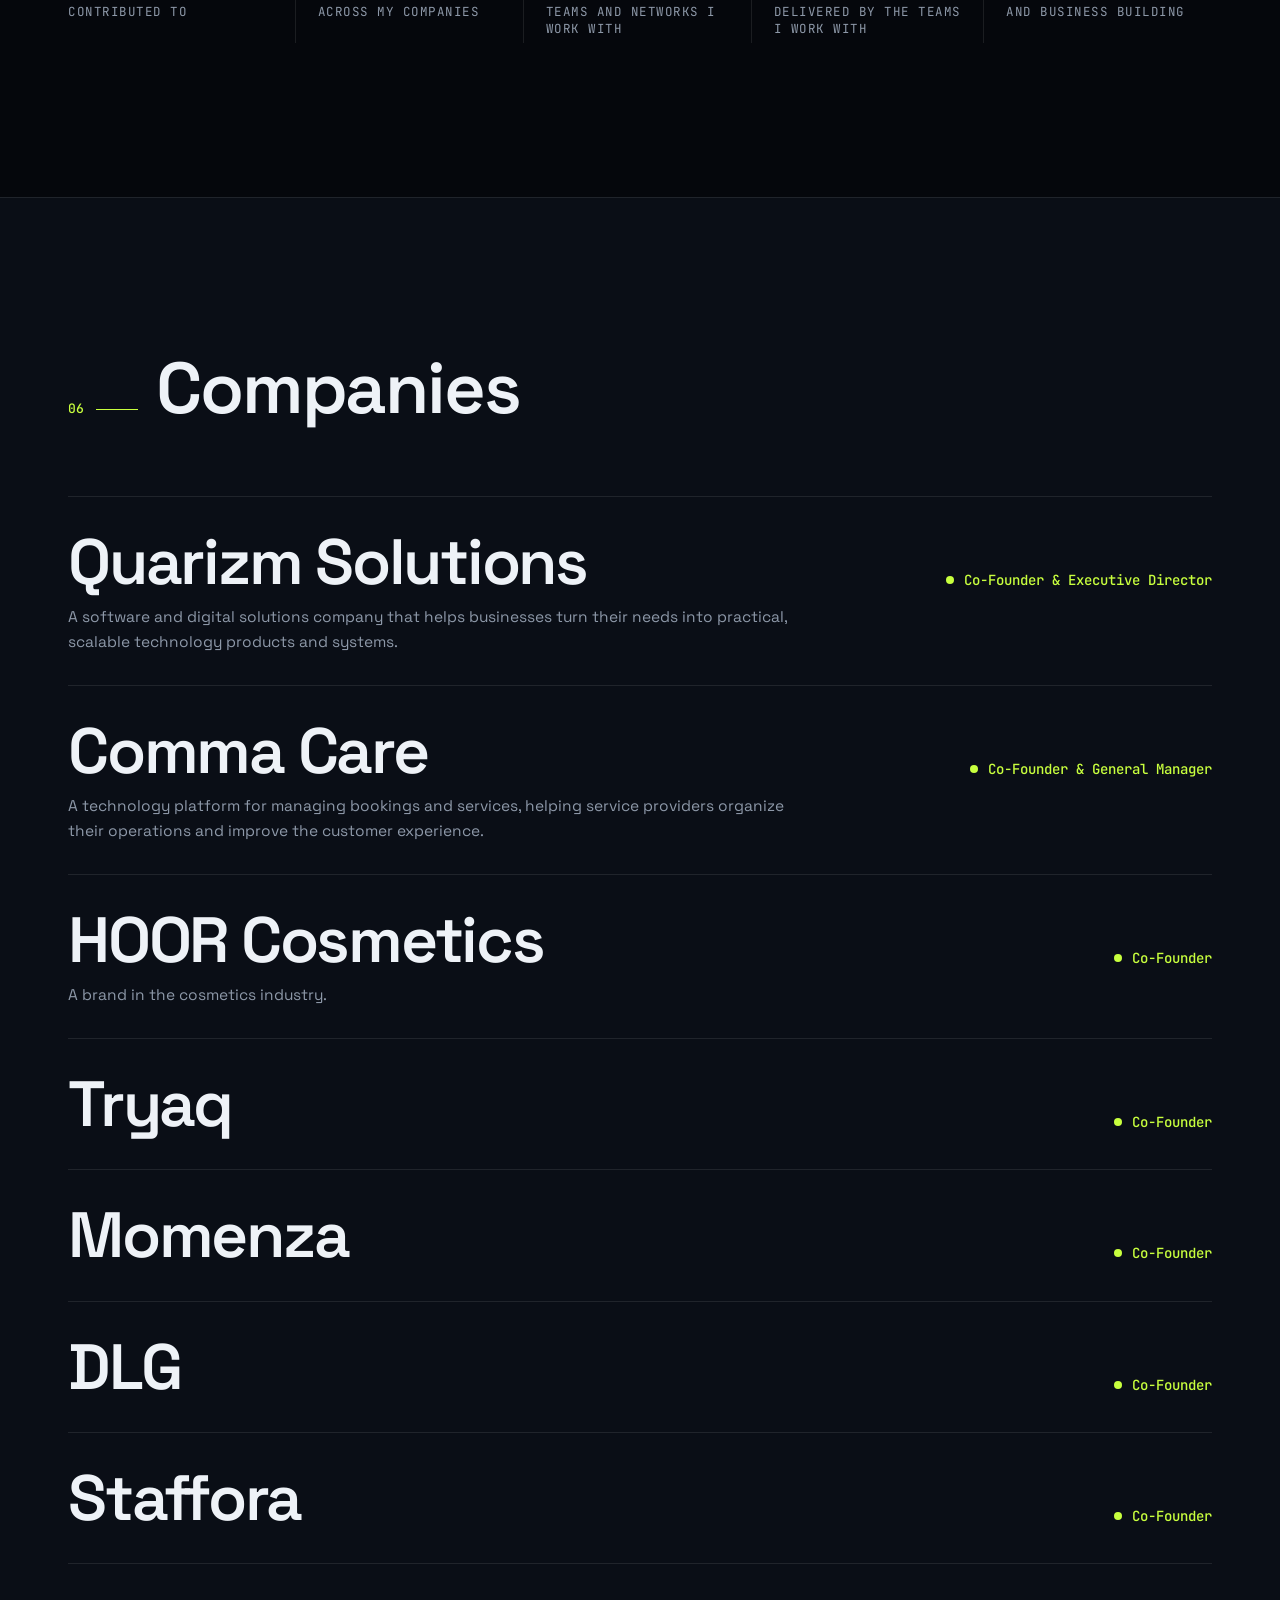
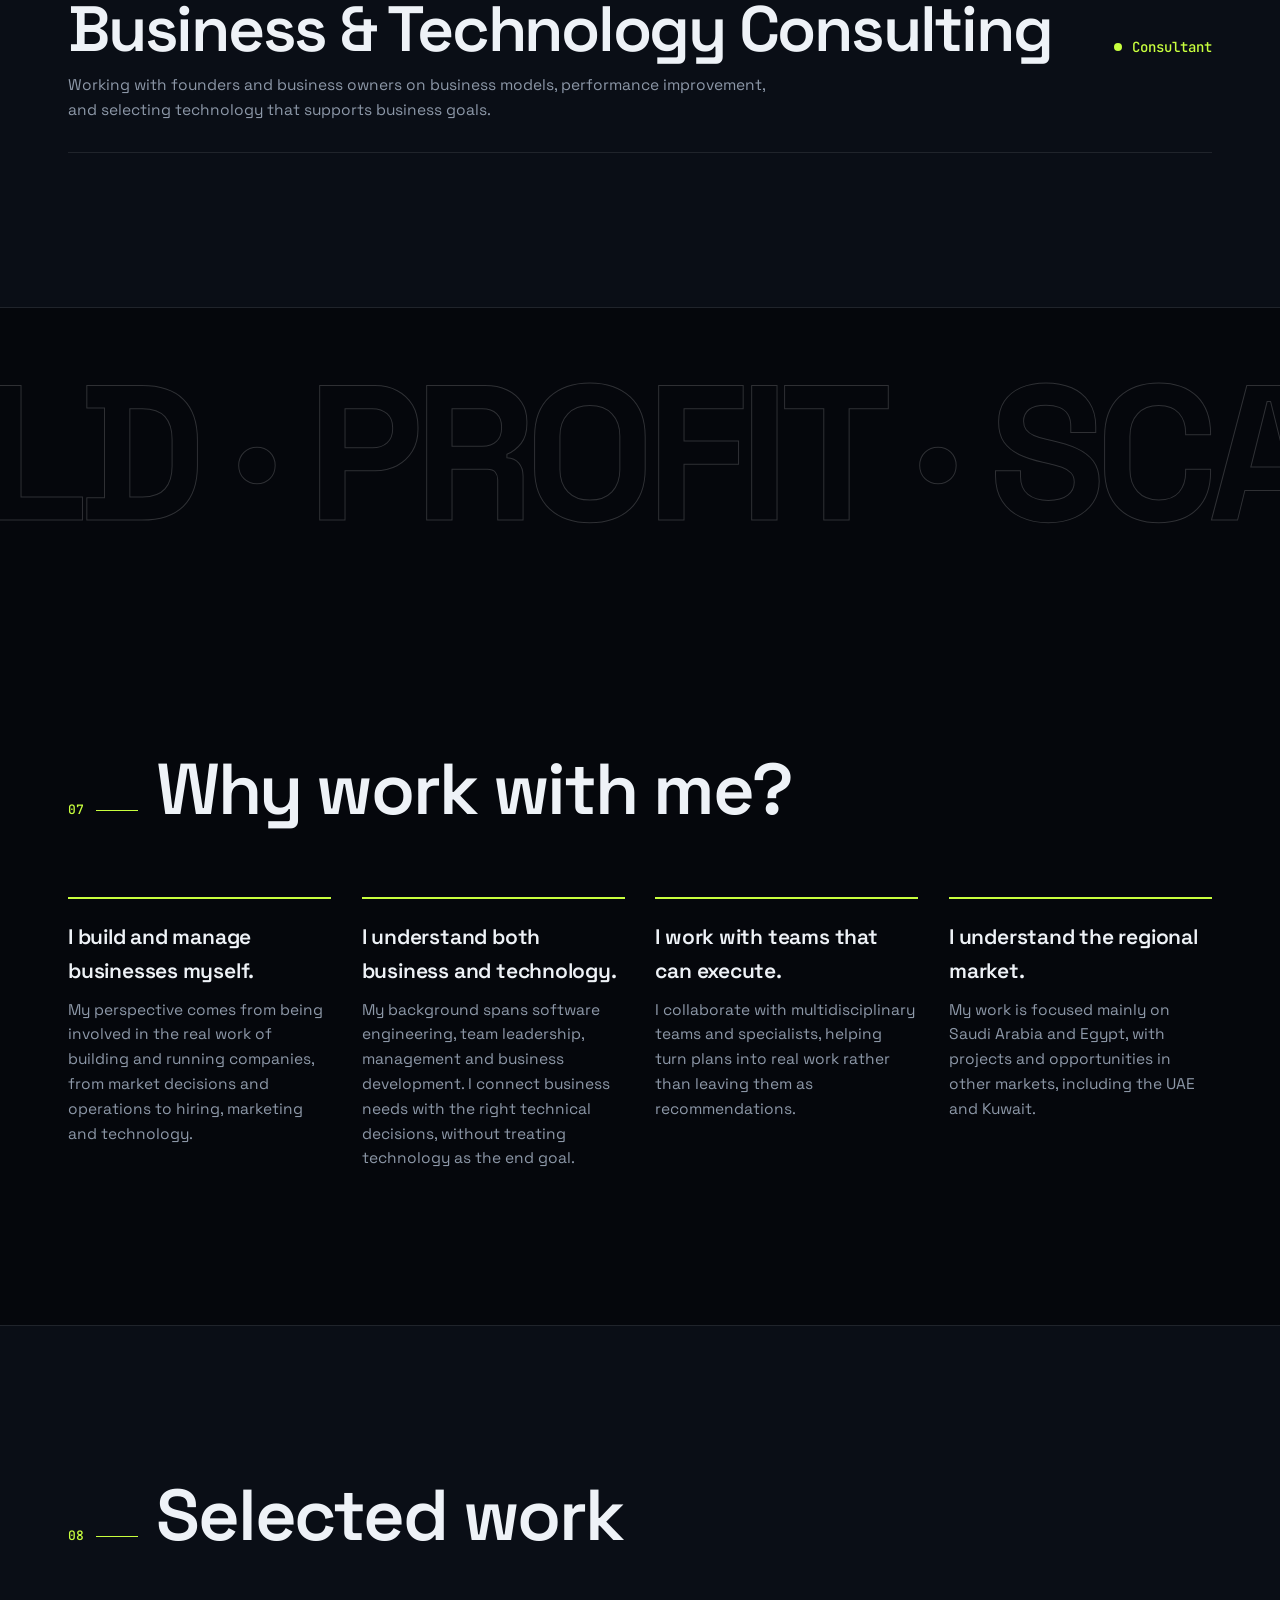
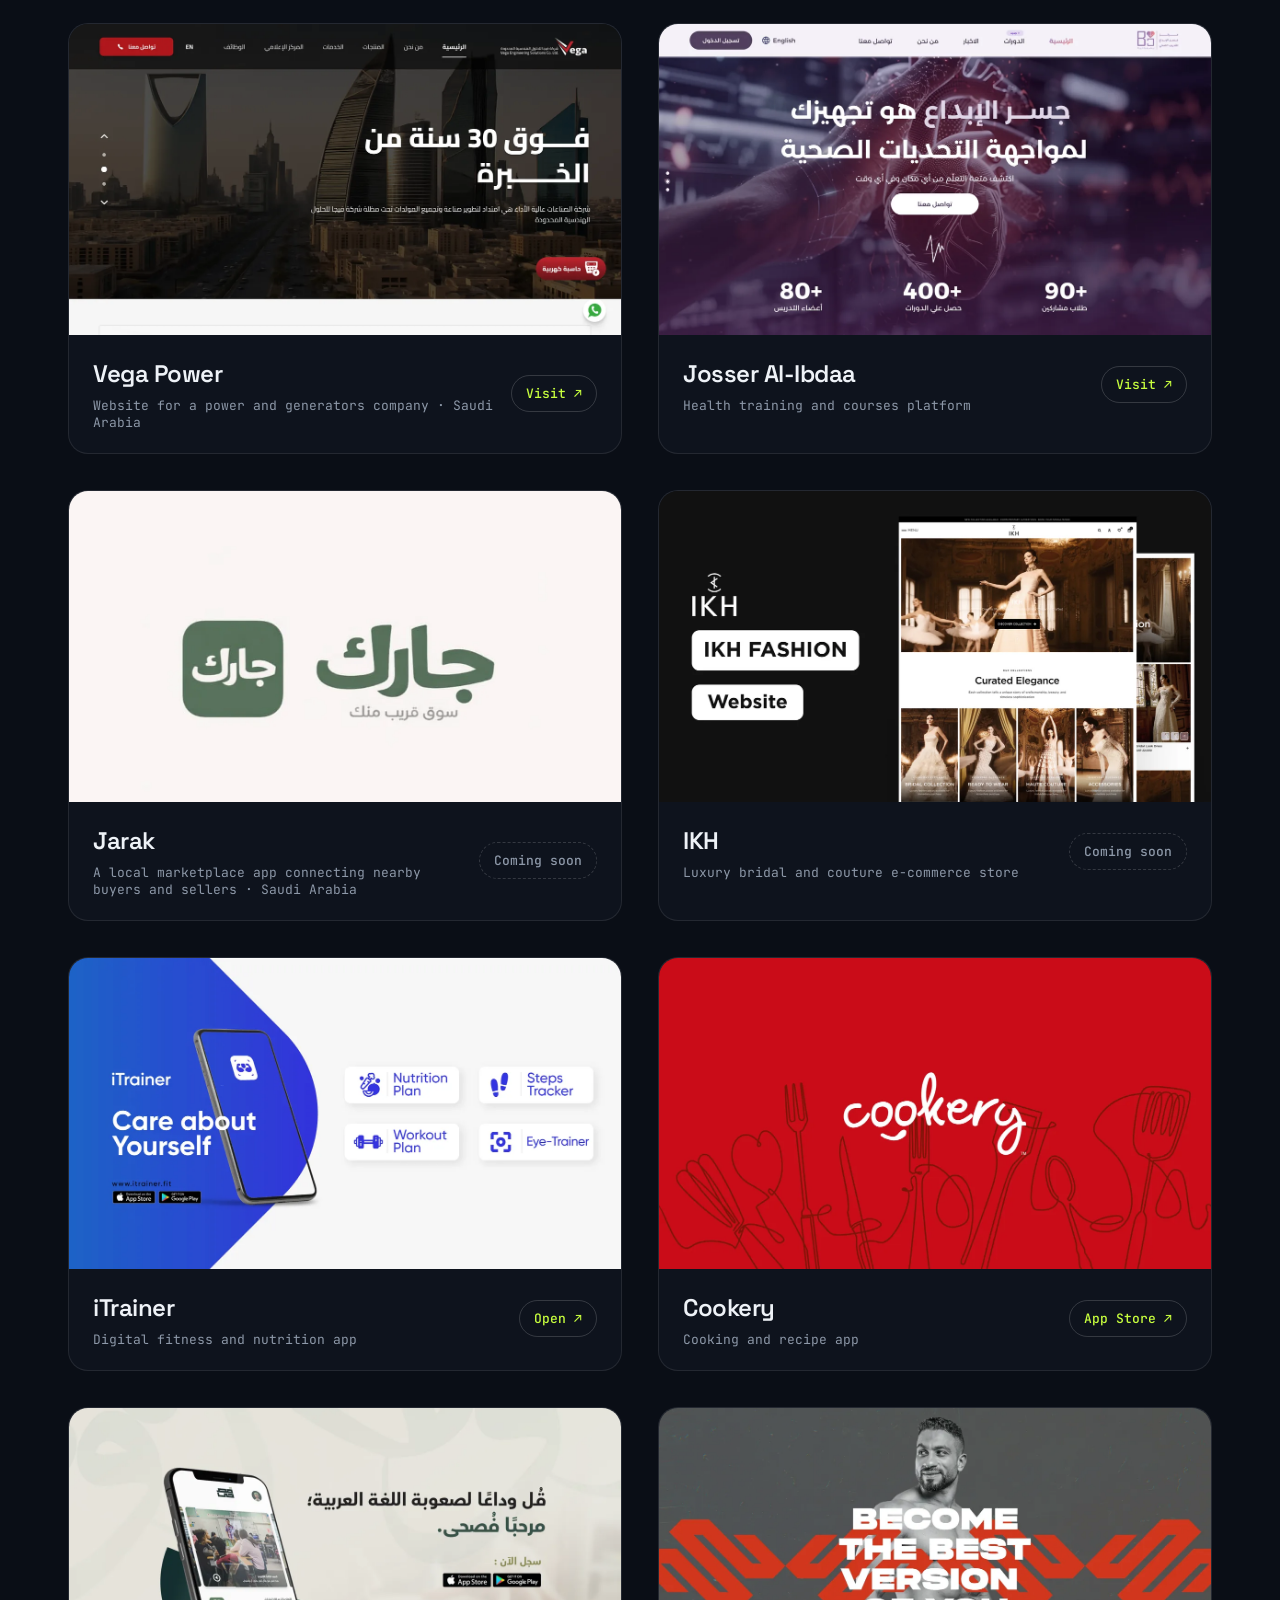
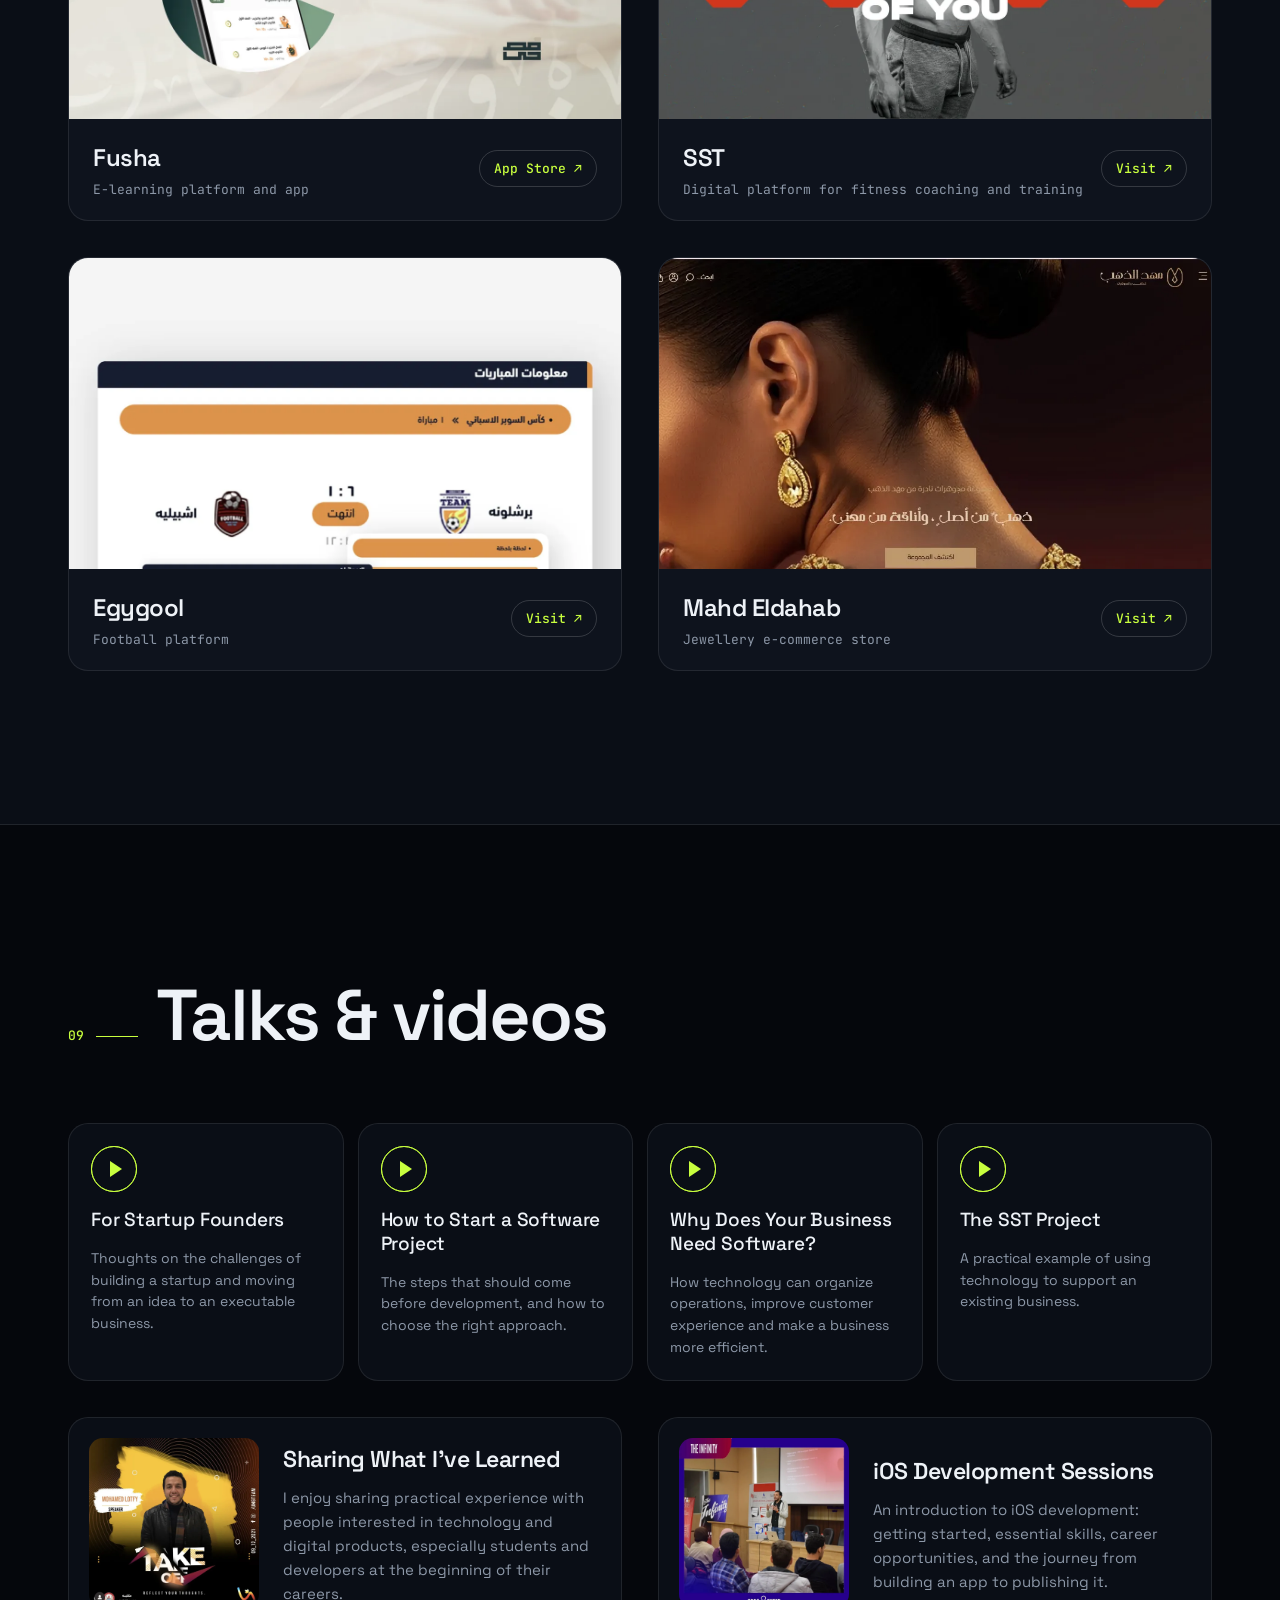
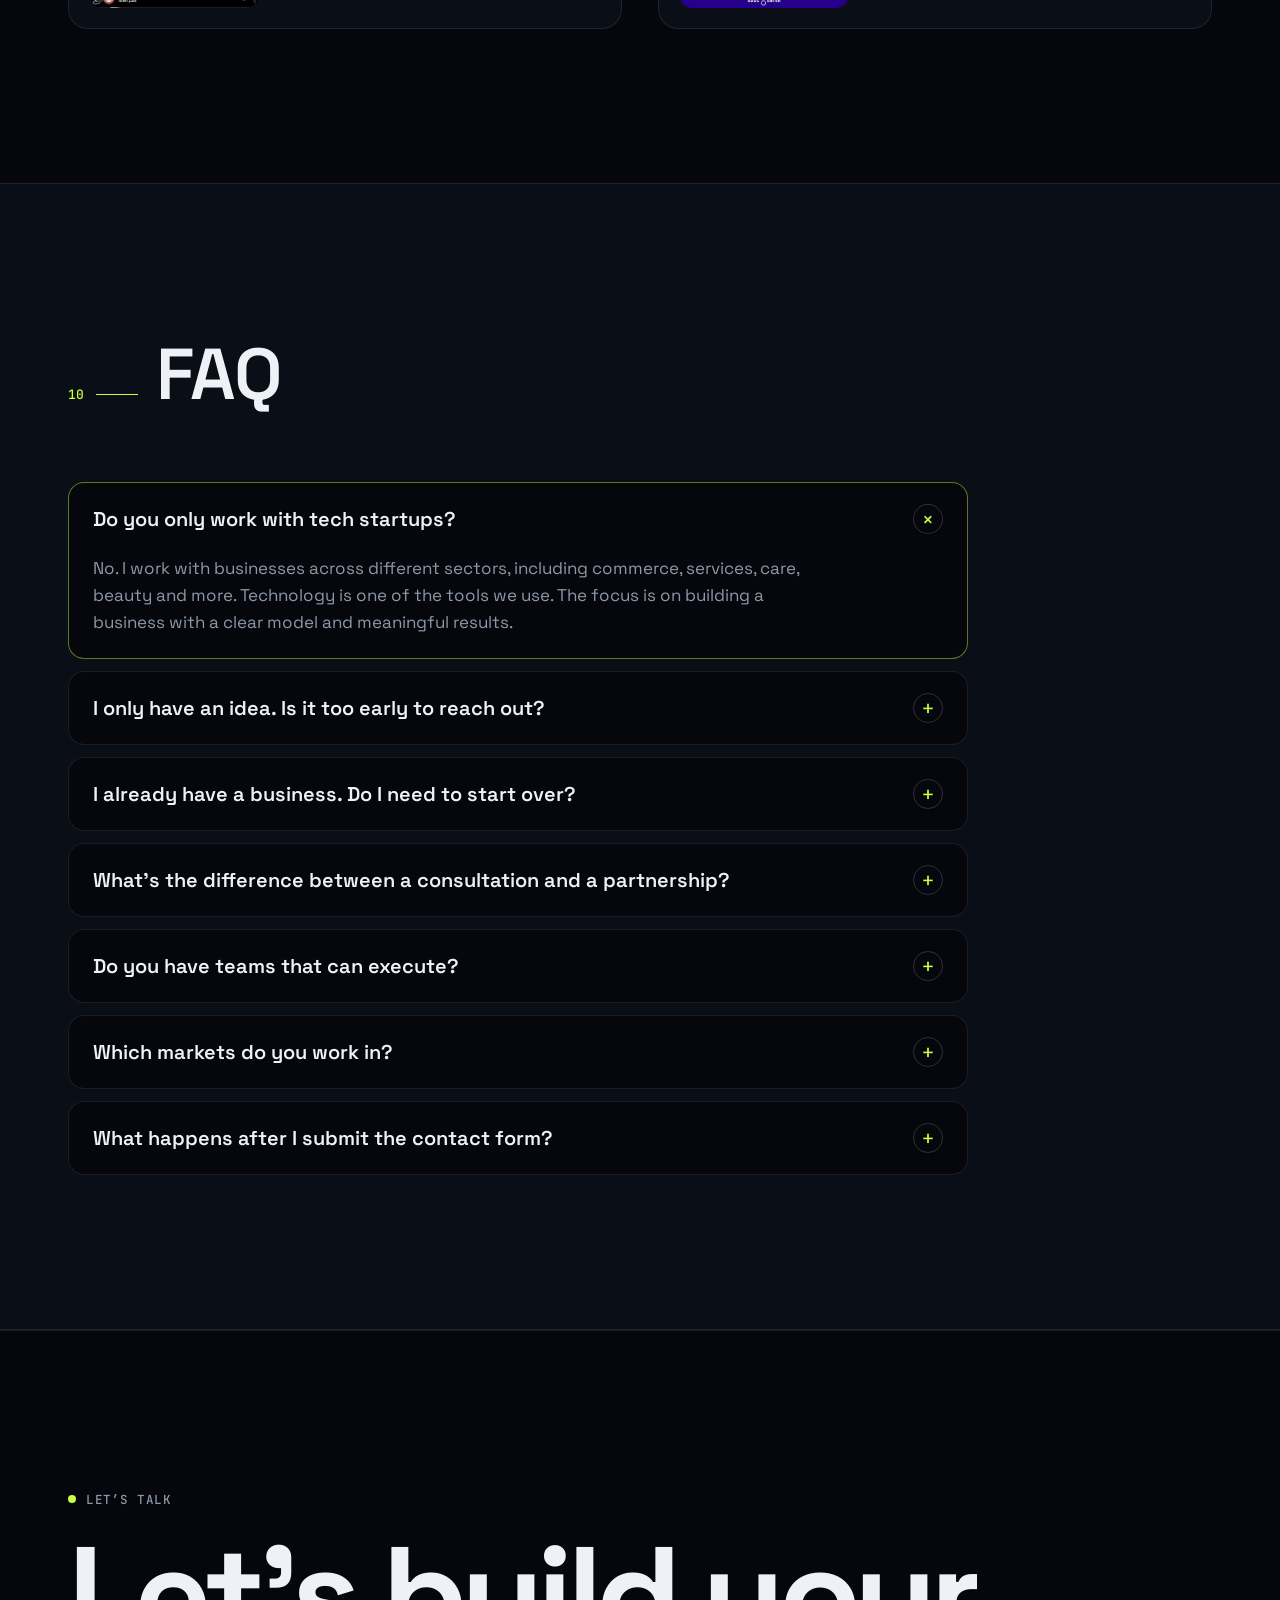
==== commit a4f11caf: "Apply the rewritten site content in Arabic and English New hero pitch and lead, rewritten challenges" ====
--- a/index.html
+++ b/index.html
@@ -3,11 +3,11 @@
 <head>
 <meta charset="UTF-8">
 <meta name="viewport" content="width=device-width, initial-scale=1">
-<title>Mohamed Lotfy — I turn ideas into profitable companies</title>
-<meta name="description" content="Mohamed Lotfy has built 20+ startups from zero to profit. Start right with a system and a plan, or grow your existing project with marketing and sales. Book a consultation.">
+<title>Mohamed Lotfy — Build. Profit. Scale.</title>
+<meta name="description" content="Mohamed Lotfy turns ideas into businesses and helps businesses grow. Co-founder of 7 companies. Build your startup, grow your existing business, or book a strategic consultation.">
 <meta name="theme-color" content="#05070c">
-<meta property="og:title" content="Mohamed Lotfy — I turn ideas into profitable companies">
-<meta property="og:description" content="20+ startups built from zero. 1,000+ tech projects delivered. A 500+ person team. Book a consultation or build your startup with me.">
+<meta property="og:title" content="Mohamed Lotfy — Build. Profit. Scale.">
+<meta property="og:description" content="I turn ideas into businesses and help businesses grow with purpose. Book a consultation.">
 <meta property="og:image" content="https://lotfy.me/assets/portrait.webp">
 <meta property="og:url" content="https://lotfy.me/">
 <meta property="og:type" content="website">
@@ -39,12 +39,13 @@
     <span class="nav__mark">ML</span><span class="nav__name">lotfy<b>.me</b></span>
   </a>
   <nav class="nav__links" id="navLinks" aria-label="Primary">
-    <a href="#offers" data-ar="<i>01</i>خدماتي"><i>01</i>Services</a>
-    <a href="#process" data-ar="<i>02</i>طريقتي"><i>02</i>Process</a>
+    <a href="#offers" data-ar="<i>01</i>الخدمات"><i>01</i>Services</a>
+    <a href="#process" data-ar="<i>02</i>طريقة العمل"><i>02</i>How I Work</a>
     <a href="#about" data-ar="<i>03</i>من أنا"><i>03</i>About</a>
-    <a href="#companies" data-ar="<i>04</i>شركاتي"><i>04</i>Companies</a>
-    <a href="#faq" data-ar="<i>05</i>أسئلة شائعة"><i>05</i>FAQ</a>
-    <a class="nav__cta" href="#contact" data-topic="Consultation" data-ar="احجز استشارتك">Book a consultation</a>
+    <a href="#companies" data-ar="<i>04</i>الشركات"><i>04</i>Companies</a>
+    <a href="#work" data-ar="<i>05</i>نماذج من أعمالنا"><i>05</i>Work</a>
+    <a href="#faq" data-ar="<i>06</i>الأسئلة الشائعة"><i>06</i>FAQ</a>
+    <a class="nav__cta" href="#contact" data-topic="Consultation" data-ar="احجز استشارة">Book a Consultation</a>
   </nav>
   <button class="lang" id="langToggle" type="button" aria-label="Switch language">العربية</button>
   <button class="nav__toggle" id="navToggle" aria-label="Open menu" aria-expanded="false"><span></span><span></span></button>
@@ -59,21 +60,22 @@
 
   <div class="wrap hero__grid">
     <div class="hero__copy">
-      <p class="tag hero__tag" data-ar="<span class='pulse'></span>شريك مؤسس في 7 شركات · المدير العام لـ Comma Care"><span class="pulse"></span>Co-Founder of 7 companies · General Manager, Comma Care</p>
+      <p class="tag hero__tag" data-ar="<span class='pulse'></span>شريك في تأسيس 7 شركات · المدير العام والشريك المؤسس في Comma Care"><span class="pulse"></span>Co-founder of 7 companies · General Manager &amp; Co-founder of Comma Care</p>
       <h1 class="hero__title">
         <span class="line"><span class="scramble" data-text="MOHAMED" data-ar="محمد">MOHAMED</span></span>
         <span class="line line--accent"><span class="scramble" data-text="LOTFY." data-delay="250" data-ar="لطفي.">LOTFY.</span></span>
       </h1>
-      <p class="hero__type"><span class="prompt">&gt;</span> <span data-ar="أحوّل الأفكار إلى">I turn ideas into</span> <span id="typed"></span><span class="caret"></span></p>
-      <p class="hero__lead" data-ar="أسّست أكثر من 20 شركة ناشئة من الصفر حتى الربح، وشركاتي الحالية تحقق أكثر من 6 ملايين ريال سنويًا. سواء كنت تبدأ من فكرة، أو عندك مشروع قائم يحتاج عملاء وأرباحًا، أساعدك تبدأ صح: بنظام وخطة واضحة، لا بإهدار أموالك.">I’ve built 20+ startups from zero to profit, and my companies generate SAR 6M+ a year. Whether you’re starting from an idea or already have a project that needs customers and profit, I’ll help you do it right: with a system and a clear plan, not by burning your money.</p>
+      <p class="hero__pitch" data-ar="أحوّل الأفكار إلى شركات، وأساعد الشركات على تحقيق نمو حقيقي.">I turn ideas into businesses, and help businesses grow with purpose.</p>
+      <p class="hero__type"><span class="prompt">&gt;</span> <span id="typed"></span><span class="caret"></span></p>
+      <p class="hero__lead" data-ar="سواء كنت تبدأ بفكرة، أو لديك مشروع قائم لا يحقق النتائج التي تطمح إليها، أساعدك على رؤية الصورة كاملة: نموذج العمل، والأرقام، والتسويق، والمبيعات، والتكنولوجيا، وفريق التنفيذ. الهدف ليس إطلاق مشروع جديد فقط، بل بناء شركة تعرف كيف تعمل وتنمو وتحقق أرباحًا.">I work with founders and business owners to connect the pieces that drive a company forward: its business model, product, marketing, sales, operations and people. Whether you’re starting with an idea or trying to unlock an existing business, the goal is the same: build something customers value, make the numbers work, and create a business that can grow.</p>
       <div class="hero__actions">
-        <a class="btn btn--solid magnetic" href="#contact" data-topic="Consultation"><span data-ar="احجز استشارتك">Book a consultation</span><svg viewBox="0 0 24 24" aria-hidden="true"><path d="M5 12h14M13 6l6 6-6 6"/></svg></a>
-        <a class="btn btn--ghost magnetic" href="#contact" data-topic="Building a startup"><span data-ar="ابنِ شركتك معي">Build your startup with me</span></a>
+        <a class="btn btn--solid magnetic" href="#contact" data-topic="Consultation"><span data-ar="احجز استشارة">Book a Consultation</span><svg viewBox="0 0 24 24" aria-hidden="true"><path d="M5 12h14M13 6l6 6-6 6"/></svg></a>
+        <a class="btn btn--ghost magnetic" href="#contact" data-topic="Existing business"><span data-ar="ناقش معي مشروعك">Let’s Talk About Your Business</span></a>
       </div>
       <ul class="trust">
-        <li><b><span class="count" data-to="20">0</span>+</b><span data-ar="شركة ناشئة">startups built</span></li>
-        <li><b data-ar="+<span class='count' data-to='6'>0</span> مليون">SAR <span class="count" data-to="6">0</span>M+</b><span data-ar="ريال سنويًا">a year</span></li>
-        <li><b><span class="count" data-to="500">0</span>+</b><span data-ar="موظف">team members</span></li>
+        <li><b><span class="count" data-to="20">0</span>+</b><span data-ar="شركة ومشروع ساهمت في بنائها">startups &amp; ventures</span></li>
+        <li><b data-ar="+<span class='count' data-to='6'>0</span> مليون">SAR <span class="count" data-to="6">0</span>M+</b><span data-ar="ريال إيرادات سنوية">annual revenue</span></li>
+        <li><b><span class="count" data-to="500">0</span>+</b><span data-ar="شخص ضمن فرق العمل">people across my teams</span></li>
         <li><b><span class="count" data-to="1000" data-sep="1">0</span>+</b><span data-ar="مشروع تقني">tech projects</span></li>
       </ul>
     </div>
@@ -88,8 +90,8 @@
         <span class="hud hud--tl" aria-hidden="true"></span><span class="hud hud--tr" aria-hidden="true"></span>
         <span class="hud hud--bl" aria-hidden="true"></span><span class="hud hud--br" aria-hidden="true"></span>
         <div class="chip chip--a" data-ar="من الفكرة إلى الإطلاق">Idea → launch</div>
-        <div class="chip chip--b" data-ar="من الإطلاق إلى الربح">Launch → profit</div>
-        <div class="chip chip--c" data-ar="من الربح إلى التوسّع">Profit → scale</div>
+        <div class="chip chip--b" data-ar="من الإطلاق إلى العملاء">Launch → customers</div>
+        <div class="chip chip--c" data-ar="من الإيرادات إلى الربحية والتوسع">Revenue → profit &amp; scale</div>
       </div>
     </div>
   </div>
@@ -110,31 +112,31 @@
   <div class="wrap">
     <header class="head reveal">
       <span class="head__no">01</span>
-      <h2 class="head__title scramble-in" data-text="Sound familiar?" data-ar="هل تواجه هذا؟">Sound familiar?</h2>
+      <h2 class="head__title scramble-in" data-text="Does this sound familiar?" data-ar="هل تواجه أحد هذه التحديات؟">Does this sound familiar?</h2>
     </header>
     <div class="pains">
       <article class="pain reveal">
         <span class="pain__x" aria-hidden="true">×</span>
-        <h3 data-ar="عندك فكرة ولا تعرف من أين تبدأ.">You have an idea and don’t know where to start.</h3>
-        <p data-ar="تخاف أن تصرف مدخراتك على فكرة لم تُختبر، ولا تعرف من تثق به ليبنيها معك.">You’re afraid to put your savings into an untested idea, and you don’t know who to trust to build it with you.</p>
+        <h3 data-ar="لديك فكرة، لكنك لا تعرف كيف تبدأ.">You have an idea, but don’t know where to start.</h3>
+        <p data-ar="تبدو الفكرة واعدة، لكنك لا تعرف حجم الطلب الحقيقي عليها، أو من أين تبدأ، أو كيف تختار الأشخاص المناسبين لتنفيذها. والأهم أنك لا تريد أن تخاطر بميزانيتك قبل أن تتأكد أن هناك فرصة تستحق الاستثمار.">You see an opportunity, but you’re unsure whether the market is ready, what to build first, or how much to invest. You need a clear way to test the idea before committing your budget.</p>
       </article>
       <article class="pain reveal">
         <span class="pain__x" aria-hidden="true">×</span>
-        <h3 data-ar="صرفت على البرمجة، والمبيعات لم تأتِ.">You paid for development, and the sales never came.</h3>
-        <p data-ar="التطبيق جاهز والموقع جميل، لكن لا عملاء ولا خطة واضحة لجلبهم.">The app is ready and the website looks good, but there are no customers and no clear plan to get them.</p>
+        <h3 data-ar="أنفقت على تطوير مشروعك، لكن العملاء لم يأتوا.">You built the product, but the customers never came.</h3>
+        <p data-ar="لديك تطبيق أو موقع جاهز، وربما أنفقت وقتًا ومالًا كبيرين على تنفيذه، لكن المبيعات أقل من المتوقع. المشكلة قد لا تكون في المنتج نفسه، بل في طريقة تقديمه للسوق، أو التسعير، أو التسويق، أو منظومة المبيعات.">Your app or website is live, but sales are below expectations. The issue may not be the product itself. It could be positioning, pricing, marketing, or the way your sales process works.</p>
       </article>
       <article class="pain reveal">
         <span class="pain__x" aria-hidden="true">×</span>
-        <h3 data-ar="كبر مشروعك وما زلت تدير كل شيء بنفسك.">Your business grew, and you still do everything yourself.</h3>
-        <p data-ar="كل قرار يمر عليك، وكل مشكلة تنتظرك، ولا وقت عندك للتفكير في النمو.">Every decision goes through you, every problem waits for you, and there is no time left to think about growth.</p>
+        <h3 data-ar="مشروعك يكبر، لكن كل شيء يعتمد عليك.">Your business is growing, but everything still depends on you.</h3>
+        <p data-ar="كل قرار يحتاج إلى موافقتك، وكل مشكلة تنتظر تدخلك، ولا توجد أدوار واضحة أو إجراءات ثابتة. بدلًا من التركيز على تطوير الشركة، تجد نفسك منشغلًا بتفاصيل التشغيل اليومية.">Every decision comes back to you. Problems wait for your attention, responsibilities are unclear, and daily operations leave little room to focus on the bigger picture.</p>
       </article>
       <article class="pain reveal">
         <span class="pain__x" aria-hidden="true">×</span>
-        <h3 data-ar="عندك مبيعات، لكن بلا أرباح حقيقية.">You have sales, but no real profit.</h3>
-        <p data-ar="الإيرادات تدخل وتخرج، ولا تعرف أين يضيع الهامش ولا كيف تتوسّع دون أن تخسر.">Money comes in and goes out, and you can’t see where the margin disappears or how to scale without losing.</p>
-      </article>
-    </div>
-    <p class="pains__answer split" data-ar="هذه مشاكل إدارة وأعمال قبل أن تكون مشاكل تقنية. وهذا بالضبط ما أحلّه.">These are business problems before they are tech problems. That is exactly what I solve.</p>
+        <h3 data-ar="تحقق مبيعات، لكن الأرباح لا تعكس حجم المجهود.">You’re making sales, but the profit isn’t there.</h3>
+        <p data-ar="هناك دخل، لكن المصروفات تستهلكه، ولا تملك رؤية دقيقة لهوامش الربح أو تكلفة اكتساب العميل أو كفاءة التشغيل. تحتاج إلى فهم الأرقام قبل التفكير في التوسع.">Revenue is coming in, but costs keep eating into it. You need a clearer view of margins, acquisition costs and operational performance before you can scale confidently.</p>
+      </article>
+    </div>
+    <p class="pains__answer split" data-ar="هذه التحديات لا تُحل بالتكنولوجيا وحدها. تحتاج إلى رؤية متكاملة تجمع بين نموذج العمل والتسويق والمبيعات والتشغيل والتكنولوجيا، وهذا هو نطاق العمل الذي أركز عليه.">These are business challenges, not just technology challenges. Solving them takes a connected view of strategy, marketing, sales, operations and technology.</p>
   </div>
 </section>
 
@@ -143,96 +145,104 @@
   <div class="wrap">
     <header class="head reveal">
       <span class="head__no">02</span>
-      <h2 class="head__title scramble-in" data-text="How we can work together" data-ar="كيف نعمل معًا">How we can work together</h2>
+      <h2 class="head__title scramble-in" data-text="How we can work together" data-ar="كيف يمكننا العمل معًا؟">How we can work together</h2>
     </header>
     <div class="offers">
       <article class="offer offer--main spot reveal">
         <p class="offer__tag" data-ar="الأكثر طلبًا">Most requested</p>
-        <h3 data-ar="ابنِ شركتك معي">Build your startup with me</h3>
-        <p class="offer__for" data-ar="لأصحاب الأفكار والشركات في بدايتها.">For founders with an idea or an early-stage company.</p>
+        <h3 data-ar="تأسيس مشروعك من البداية">Build Your Startup</h3>
+        <p class="offer__for" data-ar="لأصحاب الأفكار ورواد الأعمال في المراحل الأولى.">For founders with an idea or an early-stage business.</p>
+        <p class="offer__intro" data-ar="نبدأ بفهم الفكرة والسوق قبل الدخول في تكاليف التنفيذ، ثم نضع خطة عملية لبناء المشروع واختبار فرصته.">We start by understanding the opportunity before committing to development. Then we create a practical plan to build, launch and validate the business.</p>
         <ul class="offer__list">
-          <li data-ar="خطة واضحة ونموذج ربح قبل أن تصرف أي ريال">A clear plan and profit model before you spend a riyal</li>
-          <li data-ar="بناء المنتج بفريق نفّذ أكثر من 1000 مشروع">Your product built by a team with 1,000+ projects delivered</li>
-          <li data-ar="خطة تسويق ومبيعات تجلب أول العملاء">A marketing and sales plan that brings your first customers</li>
-          <li data-ar="أكون معك حتى تربح الشركة وتتوسّع">I stay with you until the company profits and scales</li>
+          <li data-ar="دراسة الفكرة واحتياج السوق والعملاء المستهدفين.">Assess the idea, market need and target customers.</li>
+          <li data-ar="تحديد نموذج العمل ومصادر الإيرادات والتكاليف وهوامش الربح.">Define the business model, revenue streams, costs and margins.</li>
+          <li data-ar="تخطيط المنتج أو الخدمة وتحديد ما يجب إطلاقه أولًا.">Plan the product or service and prioritize what to launch first.</li>
+          <li data-ar="تنفيذ المنتج بالتعاون مع فرق متخصصة.">Build the product with the right specialist teams.</li>
+          <li data-ar="وضع خطة التسويق والمبيعات للوصول إلى العملاء الأوائل.">Create a marketing and sales plan to reach your first customers.</li>
+          <li data-ar="متابعة الأداء وتطوير المشروع بناءً على النتائج.">Review performance and improve based on real results.</li>
         </ul>
-        <a class="btn btn--solid magnetic" href="#contact" data-topic="Building a startup"><span data-ar="ابدأ البناء">Start building</span><svg viewBox="0 0 24 24" aria-hidden="true"><path d="M5 12h14M13 6l6 6-6 6"/></svg></a>
+        <a class="btn btn--solid magnetic" href="#contact" data-topic="Idea"><span data-ar="ابدأ مناقشة فكرتك">Let’s Build Your Idea</span><svg viewBox="0 0 24 24" aria-hidden="true"><path d="M5 12h14M13 6l6 6-6 6"/></svg></a>
       </article>
       <article class="offer spot reveal">
-        <h3 data-ar="نمِّ مشروعك القائم">Grow your existing project</h3>
-        <p class="offer__for" data-ar="لمن عنده مشروع أو تطبيق قائم ولا يحقق المبيعات أو الأرباح المطلوبة.">For owners with a project or app that isn’t bringing the sales or profit it should.</p>
+        <h3 data-ar="تطوير مشروعك القائم">Grow Your Existing Business</h3>
+        <p class="offer__for" data-ar="لأصحاب الشركات والمشروعات التي تحتاج إلى مبيعات أفضل وربحية أعلى.">For business owners who want stronger sales and better profitability.</p>
+        <p class="offer__intro" data-ar="لا نفترض أن الحل هو البدء من جديد. نراجع ما لديك، ونحدد نقاط القوة والخلل، ثم نعمل على تحسين الأداء وفق أولويات واضحة.">Starting over isn’t always the answer. We assess what you already have, identify what’s working and what isn’t, and focus on the improvements that matter most.</p>
         <ul class="offer__list">
-          <li data-ar="لا نبدأ من الصفر، نبني على ما عندك">No rebuilding from scratch: we build on what you have</li>
-          <li data-ar="خطة تسويق وحملات تجلب عملاء حقيقيين">A marketing plan and campaigns that bring real customers</li>
-          <li data-ar="منظومة مبيعات ترفع الإيرادات">A sales system that grows revenue</li>
-          <li data-ar="نموذج ربح واضح يحوّل المبيعات إلى أرباح">A clear profit model that turns sales into profit</li>
+          <li data-ar="مراجعة نموذج العمل والتسعير ومصادر الإيرادات.">Review the business model, pricing and revenue streams.</li>
+          <li data-ar="تقييم التسويق والقنوات المستخدمة وتكلفة اكتساب العملاء.">Assess marketing channels and customer acquisition costs.</li>
+          <li data-ar="تطوير آلية المبيعات والمتابعة وتحويل العملاء المحتملين.">Improve the sales process, follow-up and lead conversion.</li>
+          <li data-ar="تحليل التكاليف وهوامش الربح ومؤشرات الأداء.">Understand costs, margins and performance metrics.</li>
+          <li data-ar="تحسين العمليات وتوزيع المسؤوليات داخل الفريق.">Improve operations and clarify team responsibilities.</li>
+          <li data-ar="وضع خطة نمو قابلة للقياس والتنفيذ.">Build a measurable growth plan.</li>
         </ul>
-        <a class="btn btn--ghost magnetic" href="#contact" data-topic="Growing an existing project"><span data-ar="نمِّ مشروعك">Grow my project</span></a>
+        <a class="btn btn--ghost magnetic" href="#contact" data-topic="Existing business"><span data-ar="طوّر مشروعك">Grow My Business</span></a>
       </article>
       <article class="offer spot reveal">
-        <h3 data-ar="استشارة استراتيجية">Strategic consultation</h3>
-        <p class="offer__for" data-ar="لأصحاب المشاريع أمام قرار مهم أو مشروع متعثّر.">For owners facing a big decision or a business that’s stuck.</p>
+        <h3 data-ar="استشارة استراتيجية">Strategic Consultation</h3>
+        <p class="offer__for" data-ar="لأصحاب الأعمال الذين يحتاجون إلى قرار واضح أو رؤية مختلفة.">For business owners facing a key decision or a growth challenge.</p>
+        <p class="offer__intro" data-ar="جلسة عمل نراجع خلالها وضع المشروع، ونناقش التحديات والفرص، ونخرج بخطوات عملية تساعدك على اتخاذ القرار.">A focused working session to understand your situation, examine the challenges and identify practical next steps.</p>
         <ul class="offer__list">
-          <li data-ar="مراجعة نموذج العمل والأرقام">A review of your business model and numbers</li>
-          <li data-ar="تقييم التسويق والمبيعات والفريق">An assessment of marketing, sales and team</li>
-          <li data-ar="تشخيص صريح لما يعطّل نموّك">An honest diagnosis of what is holding you back</li>
-          <li data-ar="خطة عمل واضحة تبدأ تنفيذها فورًا">A clear action plan you can start on right away</li>
+          <li data-ar="مراجعة سريعة لنموذج العمل والأرقام المتاحة.">Review your business model and available numbers.</li>
+          <li data-ar="تقييم التسويق والمبيعات والعمليات والفريق.">Assess marketing, sales, operations and team structure.</li>
+          <li data-ar="تحديد العوائق التي تؤثر في النمو أو الربحية.">Identify the main barriers to growth or profitability.</li>
+          <li data-ar="ترتيب الأولويات وتقديم توصيات قابلة للتنفيذ.">Prioritize actions and provide practical recommendations.</li>
         </ul>
-        <a class="btn btn--ghost magnetic" href="#contact" data-topic="Consultation"><span data-ar="احجز استشارتك">Book a consultation</span></a>
+        <a class="btn btn--ghost magnetic" href="#contact" data-topic="Consultation"><span data-ar="احجز استشارتك">Book a Consultation</span></a>
       </article>
       <article class="offer spot reveal">
-        <h3 data-ar="شراكات وتعاون">Partnerships &amp; collaborations</h3>
-        <p class="offer__for" data-ar="للشركات والمستثمرين والمؤسسين أصحاب الفرص المشتركة.">For companies, investors and founders with a shared opportunity.</p>
+        <h3 data-ar="الشراكات وفرص التعاون">Partnerships &amp; Collaborations</h3>
+        <p class="offer__for" data-ar="للشركات ورواد الأعمال والمستثمرين الباحثين عن شريك يشاركهم بناء فرصة جديدة.">For companies, founders and investors exploring a shared opportunity.</p>
+        <p class="offer__intro" data-ar="أهتم بفرص التعاون التي تقوم على تكامل الخبرات ووضوح الأدوار ووجود قيمة حقيقية للطرفين.">I’m interested in collaborations built on complementary strengths, clear responsibilities and meaningful value for everyone involved.</p>
         <ul class="offer__list">
-          <li data-ar="شريك أسّس أكثر من 20 شركة">A partner who has built 20+ companies</li>
-          <li data-ar="فريق من 500+ موظف جاهز للتنفيذ">A 500+ person team ready to execute</li>
-          <li data-ar="حضور في السوق السعودي والمصري">A presence in the Saudi and Egyptian markets</li>
-          <li data-ar="مشاريع مشتركة يكسب منها الطرفان">Joint ventures where both sides win</li>
+          <li data-ar="خبرة عملية في تأسيس وإدارة شركات ومشروعات متنوعة.">Hands-on experience in building and managing businesses.</li>
+          <li data-ar="فرق تنفيذ وخبرات متعددة التخصصات.">Access to multidisciplinary teams and expertise.</li>
+          <li data-ar="حضور وعلاقات عمل في السوقين السعودي والمصري.">Business presence and relationships in Saudi Arabia and Egypt.</li>
+          <li data-ar="فرص تعاون ومشروعات مشتركة بأهداف ومسؤوليات واضحة.">Joint opportunities with clear goals and responsibilities.</li>
         </ul>
-        <a class="btn btn--ghost magnetic" href="#contact" data-topic="Collaboration or partnership"><span data-ar="اعرض شراكتك">Propose a partnership</span></a>
-      </article>
-    </div>
-  </div>
-</section>
-
-<!-- WHAT I COVER -->
+        <a class="btn btn--ghost magnetic" href="#contact" data-topic="Partnership"><span data-ar="ناقش فرصة شراكة">Discuss a Partnership</span></a>
+      </article>
+    </div>
+  </div>
+</section>
+
+<!-- WHAT WE CAN BUILD -->
 <section class="section" id="cover">
   <div class="wrap">
     <header class="head reveal">
       <span class="head__no">03</span>
-      <h2 class="head__title scramble-in" data-text="Everything under one roof" data-ar="كل ما تحتاجه في مكان واحد">Everything under one roof</h2>
-    </header>
-    <p class="lede reveal" data-ar="لا تحتاج أن تتنقّل بين مستشار ووكالة تسويق وشركة برمجة. أغطي معك كل جوانب الشركة، ومعي فريق ينفّذ.">You don’t need a consultant, a marketing agency and a software house. I cover every side of the company with you, with a team that executes.</p>
+      <h2 class="head__title scramble-in" data-text="What we can build together" data-ar="ما الذي يمكننا العمل عليه؟">What we can build together</h2>
+    </header>
+    <p class="lede reveal" data-ar="منظومة متكاملة لبناء الشركات وتطويرها.">A connected approach to building and growing businesses.</p>
     <div class="cards">
       <article class="card spot reveal">
         <svg class="card__icon" viewBox="0 0 48 48" aria-hidden="true"><path d="M24 5l17 9v20l-17 9-17-9V14z"/><path d="M7 14l17 9 17-9M24 23v20"/></svg>
-        <h3 data-ar="الاستراتيجية ونموذج العمل">Strategy &amp; business model</h3>
-        <p data-ar="دراسة السوق، التموضع، التسعير، والأرقام التي تجعل المشروع مربحًا.">Market, positioning, pricing, and the numbers that make the business profitable.</p>
+        <h3 data-ar="استراتيجية الأعمال ونموذج الربح">Business Strategy &amp; Business Model</h3>
+        <p data-ar="دراسة السوق والعملاء والمنافسين، وتحديد موقع الشركة، وبناء نموذج عمل واضح، وتسعير المنتجات والخدمات، وفهم التكاليف وهوامش الربح.">Market and customer research, positioning, business model design, pricing, cost structure, and the numbers behind a profitable business.</p>
       </article>
       <article class="card spot reveal">
         <svg class="card__icon" viewBox="0 0 48 48" aria-hidden="true"><path d="M8 20v8l22 10V10L8 20z"/><path d="M30 16a8 8 0 010 16M14 28l3 12h6l-3-11"/></svg>
-        <h3 data-ar="التسويق والعلامة التجارية">Marketing &amp; brand</h3>
-        <p data-ar="هوية واضحة، محتوى، وحملات إعلانية تجلب عملاء حقيقيين لا مجرد إعجابات.">A clear brand, content, and ad campaigns that bring real customers, not just likes.</p>
+        <h3 data-ar="التسويق وبناء العلامة التجارية">Marketing &amp; Brand</h3>
+        <p data-ar="تحديد الرسالة والجمهور المناسب، وبناء هوية واضحة، وتطوير المحتوى والحملات التسويقية التي تستهدف الوصول إلى العملاء وتحقيق نتائج قابلة للقياس، لا مجرد زيادة التفاعل.">A clear brand, relevant messaging, content, and campaigns designed to attract the right customers and deliver measurable outcomes, not just engagement.</p>
       </article>
       <article class="card spot reveal">
         <svg class="card__icon" viewBox="0 0 48 48" aria-hidden="true"><path d="M6 40V8M6 40h36M12 32l9-10 7 6 12-16"/><path d="M33 12h7v7"/></svg>
-        <h3 data-ar="المبيعات وتطوير الأعمال">Sales &amp; business development</h3>
-        <p data-ar="عملية بيع واضحة، شراكات، وصفقات مع الشركات ترفع الإيرادات.">A clear sales process, partnerships and B2B deals that grow revenue.</p>
+        <h3 data-ar="المبيعات وتطوير الأعمال">Sales &amp; Business Development</h3>
+        <p data-ar="تصميم رحلة العميل، وتنظيم مراحل البيع والمتابعة، وتطوير قنوات اكتساب العملاء، وبناء الشراكات وفرص التوسع في قطاع الأعمال B2B.">Customer journeys, sales processes, lead follow-up, acquisition channels, partnerships and B2B opportunities that support sustainable revenue growth.</p>
       </article>
       <article class="card spot reveal">
         <svg class="card__icon" viewBox="0 0 48 48" aria-hidden="true"><rect x="14" y="5" width="20" height="38" rx="4"/><path d="M21 10h6M22 38h4"/></svg>
-        <h3 data-ar="المنتج والتقنية">Product &amp; technology</h3>
-        <p data-ar="تطبيقات ومنصات وأنظمة يبنيها فريق نفّذ أكثر من 1000 مشروع تقني.">Apps, platforms and systems built by a team with 1,000+ tech projects delivered.</p>
+        <h3 data-ar="المنتج والتكنولوجيا">Product &amp; Technology</h3>
+        <p data-ar="تحويل احتياجات العمل إلى منتجات رقمية عملية، من التطبيقات والمواقع إلى المنصات والأنظمة ولوحات التحكم، مع التركيز على الأولويات وتجربة المستخدم وقابلية التطوير.">Practical digital products built around business needs, from apps and websites to platforms, systems and dashboards, with a focus on priorities, user experience and scalability.</p>
       </article>
       <article class="card spot reveal">
         <svg class="card__icon" viewBox="0 0 48 48" aria-hidden="true"><circle cx="24" cy="12" r="5"/><circle cx="10" cy="36" r="5"/><circle cx="38" cy="36" r="5"/><path d="M24 17v8M24 25L12 32M24 25l12 7"/></svg>
-        <h3 data-ar="التشغيل والفريق">Operations &amp; team</h3>
-        <p data-ar="هيكل إداري، توظيف، أنظمة عمل، ومديرو أقسام يديرون الشركة دون أن تغرق في التفاصيل.">Structure, hiring, processes and department heads, so the company runs without you in every detail.</p>
+        <h3 data-ar="التشغيل وبناء الفرق">Operations &amp; Teams</h3>
+        <p data-ar="تحديد الهيكل التنظيمي والأدوار والمسؤوليات، وتحسين الإجراءات الداخلية، وتطوير أساليب المتابعة والإدارة، حتى لا يتوقف العمل على وجود شخص واحد في كل تفصيلة.">Clear roles, responsibilities, internal processes and management systems that help the business run without every decision depending on the founder.</p>
       </article>
       <article class="card spot reveal">
         <svg class="card__icon" viewBox="0 0 48 48" aria-hidden="true"><circle cx="24" cy="24" r="18"/><path d="M6 24h36M24 6c6 6 6 30 0 36M24 6c-6 6-6 30 0 36"/></svg>
-        <h3 data-ar="النمو والتوسّع">Growth &amp; scale</h3>
-        <p data-ar="أسواق جديدة، فروع جديدة، وأنظمة تتحمّل نمو الشركة دون أن تنهار.">New markets, new branches, and systems that hold up as the company grows.</p>
+        <h3 data-ar="النمو والتوسع">Growth &amp; Expansion</h3>
+        <p data-ar="قراءة مؤشرات الأداء، وتحديد فرص النمو، والاستعداد لدخول أسواق جديدة أو إطلاق فروع وخدمات إضافية، مع الحفاظ على جودة التشغيل والربحية.">Performance reviews, growth opportunities, new markets, branches and services, supported by the operational capacity and financial discipline to sustain them.</p>
       </article>
     </div>
   </div>
@@ -243,25 +253,32 @@
   <div class="wrap">
     <header class="head reveal">
       <span class="head__no">04</span>
-      <h2 class="head__title scramble-in" data-text="From zero to scale" data-ar="من الصفر حتى التوسّع">From zero to scale</h2>
-    </header>
-    <p class="lede reveal" data-ar="إذا كان مشروعك قائمًا بالفعل، لا نعيد البناء من الصفر. نبدأ من حيث أنت، ونركّز على التسويق والمبيعات والأرباح.">Already launched? We don’t rebuild from scratch. We start where you are and focus on marketing, sales and profit.</p>
+      <h2 class="head__title scramble-in" data-text="From idea to scale" data-ar="من الفكرة إلى النمو">From idea to scale</h2>
+    </header>
+    <p class="lede reveal" data-ar="لكل مشروع نقطة بداية مختلفة. لذلك لا أتعامل مع كل الشركات بالطريقة نفسها؛ نحدد أولًا المرحلة التي وصل إليها مشروعك، ثم نختار الخطوة الأكثر تأثيرًا.">Every business starts from a different place. We first identify your current stage, then focus on the next move that can make the biggest difference.</p>
     <ol class="steps">
-      <li class="step reveal"><span class="step__no">01</span><div><h3 data-ar="دراسة الفكرة">Validate the idea</h3><p data-ar="قبل أن تصرف ريالًا واحدًا، نتأكد أن للفكرة سوقًا حقيقيًا: من سيشتري، وكم سيدفع، ولماذا الآن.">Before you spend a riyal, we make sure there is a real market: who buys, how much they pay, and why now.</p></div></li>
-      <li class="step reveal"><span class="step__no">02</span><div><h3 data-ar="نموذج الربح">Design the profit model</h3><p data-ar="نحدد كيف ستربح الشركة: التسعير، التكاليف، وهامش الربح، حتى تكون الأرقام مجدية من البداية.">How the company makes money: pricing, costs and margin, so the numbers work from day one.</p></div></li>
-      <li class="step reveal"><span class="step__no">03</span><div><h3 data-ar="النسخة الأولى من المنتج">Launch the first version</h3><p data-ar="نبني نسخة أولى تثبت نجاح الفكرة ونطلقها بسرعة، بدل سنة من التطوير بلا عملاء.">A first version that proves the business, launched fast, instead of a year of building with no customers.</p></div></li>
-      <li class="step reveal"><span class="step__no">04</span><div><h3 data-ar="التسويق والمبيعات">Bring in customers</h3><p data-ar="حملات تسويق ومنظومة مبيعات تجلب أول العملاء ثم دخلًا مستمرًا.">Marketing campaigns and a sales engine that bring the first customers, then steady revenue.</p></div></li>
-      <li class="step reveal"><span class="step__no">05</span><div><h3 data-ar="الفريق والإدارة">Build the team</h3><p data-ar="نوظّف الفريق ونضع نظام عمل ومديري أقسام، حتى لا تتوقف الشركة على شخص واحد.">Hire the team and put processes and department heads in place, so nothing depends on one person.</p></div></li>
-      <li class="step reveal"><span class="step__no">06</span><div><h3 data-ar="الربح والتوسّع">Profit and scale</h3><p data-ar="نحوّل المبيعات إلى أرباح حقيقية، ثم نتوسّع إلى أسواق وفروع جديدة.">Turn sales into real profit, then expand into new markets and branches.</p></div></li>
+      <li class="step reveal"><span class="step__no">01</span><div><h3 data-ar="فهم الفكرة والتحقق من فرصتها">Validate the Opportunity</h3><p data-ar="نحدد المشكلة التي يعالجها المشروع، ومن يواجهها، وما إذا كان هناك استعداد حقيقي للدفع مقابل الحل. ندرس السوق والمنافسة ونختبر الافتراضات الأساسية قبل الالتزام بميزانية كبيرة.">Define the problem, understand who experiences it, and find out whether customers are willing to pay for a solution. Assess the market and competition before committing significant resources.</p></div></li>
+      <li class="step reveal"><span class="step__no">02</span><div><h3 data-ar="بناء نموذج عمل قابل للاستمرار">Build a Viable Business Model</h3><p data-ar="نحدد كيف سيحقق المشروع إيراداته، وما مصادر الدخل، وكيفية التسعير، وما التكاليف المتوقعة، وما حجم المبيعات المطلوب للوصول إلى نقطة التعادل والربحية.">Clarify how the business will make money: revenue streams, pricing, expected costs, margins, and the sales volume needed to reach break-even and profitability.</p></div></li>
+      <li class="step reveal"><span class="step__no">03</span><div><h3 data-ar="إطلاق النسخة الأولى">Launch the First Version</h3><p data-ar="نحدد الخصائص الضرورية للإطلاق، ونبني نسخة أولية تتيح اختبار الفكرة مع مستخدمين حقيقيين. الأولوية لإطلاق منتج مناسب للسوق والتعلم من النتائج، لا إضافة خصائص لا يحتاج إليها العميل بعد.">Prioritize the essential features and build an initial version that can be tested with real users. Focus on learning from the market instead of spending time on features customers may not need.</p></div></li>
+      <li class="step reveal"><span class="step__no">04</span><div><h3 data-ar="الوصول إلى العملاء">Acquire Customers</h3><p data-ar="نضع خطة تسويق ومبيعات تناسب طبيعة الجمهور والمنتج، ونحدد القنوات والرسائل والميزانيات ومؤشرات القياس، ثم نتابع النتائج ونحسّن الأداء.">Create a marketing and sales plan that fits the product and audience. Define the channels, messaging, budget and metrics, then improve performance based on results.</p></div></li>
+      <li class="step reveal"><span class="step__no">05</span><div><h3 data-ar="تنظيم التشغيل وبناء الفريق">Build the Team &amp; Operations</h3><p data-ar="نحدد الأدوار والمسؤوليات، ونبني إجراءات واضحة، ونطوّر آليات المتابعة والإدارة، بحيث يصبح العمل أكثر انتظامًا ولا يعتمد على تدخل المؤسس في كل قرار.">Clarify responsibilities, establish repeatable processes and introduce management routines, so the business can operate without the founder handling every detail.</p></div></li>
+      <li class="step reveal"><span class="step__no">06</span><div><h3 data-ar="تحسين الربحية والتوسع">Improve Profitability &amp; Scale</h3><p data-ar="نراجع الإيرادات والتكاليف وهوامش الربح، ونحدد فرص التحسين، ثم ندرس التوسع في المنتجات أو الخدمات أو الأسواق بناءً على أرقام ونتائج فعلية.">Review revenue, costs and margins. Identify opportunities to improve performance, then explore expansion into new products, services or markets based on evidence.</p></div></li>
     </ol>
+    <div class="callout reveal">
+      <div>
+        <h3 data-ar="هل أطلقت مشروعك بالفعل؟">Already launched?</h3>
+        <p data-ar="لا تحتاج بالضرورة إلى البدء من الصفر. نبدأ من وضعك الحالي، ونحدد ما الذي يحتاج إلى تطوير: المنتج، أو التسويق، أو المبيعات، أو التشغيل، أو نموذج الربح.">You don’t necessarily need to start over. We begin with your current business and identify what needs attention: product, marketing, sales, operations, or the business model.</p>
+      </div>
+      <a class="btn btn--solid magnetic" href="#contact" data-topic="Existing business"><span data-ar="احجز جلسة لمناقشة مشروعك">Let’s Review Your Business</span><svg viewBox="0 0 24 24" aria-hidden="true"><path d="M5 12h14M13 6l6 6-6 6"/></svg></a>
+    </div>
   </div>
 </section>
 
 <!-- CTA BAND -->
 <section class="band" aria-label="Book a consultation">
   <div class="wrap band__in reveal">
-    <p class="band__title split" data-ar="ابدأ صح. بنظام وخطة، لا بإهدار أموالك.">Start right. With a system and a plan, not by burning money.</p>
-    <a class="btn btn--solid magnetic" href="#contact" data-topic="Consultation"><span data-ar="احجز استشارتك الآن">Book your consultation</span><svg viewBox="0 0 24 24" aria-hidden="true"><path d="M5 12h14M13 6l6 6-6 6"/></svg></a>
+    <p class="band__title split" data-ar="ابنِ صح. حقّق الربحية. ثم توسّع.">Build right. Turn a profit. Then scale.</p>
+    <a class="btn btn--solid magnetic" href="#contact" data-topic="Consultation"><span data-ar="احجز استشارة">Book a Consultation</span><svg viewBox="0 0 24 24" aria-hidden="true"><path d="M5 12h14M13 6l6 6-6 6"/></svg></a>
   </div>
 </section>
 
@@ -270,22 +287,23 @@
   <div class="wrap">
     <header class="head reveal">
       <span class="head__no">05</span>
-      <h2 class="head__title scramble-in" data-text="Who I am" data-ar="من أنا">Who I am</h2>
+      <h2 class="head__title scramble-in" data-text="About me" data-ar="من أنا؟">About me</h2>
     </header>
     <div class="about">
-      <p class="about__big split" data-ar="أنا محمد لطفي. أبني الشركات، وأبقى معها حتى تربح.">I’m Mohamed Lotfy. I build companies, and I stay until they profit.</p>
+      <p class="about__big split" data-ar="أنا محمد لطفي، شريك مؤسس ومدير أعمال بخلفية تقنية.">I’m Mohamed Lotfy, a co-founder and business leader with a technology background.</p>
       <div class="about__side">
-        <p class="reveal" data-ar="بدأت مسيرتي مهندس برمجيات عام 2013، ثم قدت فرق العمل، واليوم أدير شركات كاملة. هذه الرحلة جعلتني أفهم الأرقام والسوق والتقنية معًا، وأعرف أين تتعثّر الشركات الناشئة عادةً.">I started as a software engineer in 2013, went on to lead teams, and today I run whole companies. That path taught me numbers, markets and technology together, and where startups usually stumble.</p>
-        <p class="reveal" data-ar="أنا اليوم شريك مؤسس في 7 شركات، والمدير العام لـ <b>Comma Care</b>. يعمل معي أكثر من 500 موظف في تخصصات مختلفة، وأدير الشركات من خلال مديري الأقسام، وأعمل مستشارًا وشريكًا لأصحاب المشاريع.">Today I’m a co-founder of 7 companies and General Manager of <b>Comma Care</b>. More than 500 people work with me across different fields. I run the companies through their department heads, and I work with founders as a consultant and partner.</p>
+        <p class="reveal" data-ar="بدأت مسيرتي المهنية في هندسة البرمجيات عام 2013. ومع الوقت، انتقلت من تطوير المنتجات وقيادة الفرق التقنية إلى إدارة الأعمال والمشاركة في تأسيس الشركات. هذه الرحلة منحتني منظورًا يجمع بين فهم التكنولوجيا واحتياجات السوق والأرقام التي تحكم نجاح أي مشروع.">I started my career in software engineering in 2013. Over time, my work expanded from building digital products and leading technology teams to managing businesses and co-founding companies across different industries. That journey shaped how I approach business: technology matters, but it must serve a real market need.</p>
+        <p class="reveal" data-ar="اليوم أشارك في تأسيس وإدارة شركات تعمل في مجالات مختلفة، من بينها التكنولوجيا والخدمات والتجارة. كما أعمل مع أصحاب الأعمال ورواد الأعمال لمساعدتهم على تقييم أفكارهم، وتطوير مشروعاتهم، وبناء أنظمة تساعد شركاتهم على العمل والنمو بصورة أكثر استدامة.">Today, I’m involved in building and managing businesses across technology, services and commerce. I also work with founders and business owners to evaluate opportunities, improve existing ventures, and build the systems they need to operate and grow.</p>
+        <p class="reveal" data-ar="أؤمن أن نجاح المشروع لا يبدأ بالتطبيق أو الموقع، ولا ينتهي بمجرد إطلاقه. النجاح الحقيقي أن يكون هناك عميل يحتاج ما تقدمه، ونموذج عمل يحقق عائدًا، وفريق يعرف دوره، ونظام يسمح للشركة بالتطور دون أن تظل كل التفاصيل مرتبطة بالمؤسس.">I believe success is not simply launching an app or opening a business. It’s creating something customers value, building a model that makes financial sense, and developing a team and operating system that can sustain growth.</p>
       </div>
     </div>
 
     <div class="stats">
-      <div class="stat reveal"><b><span class="count" data-to="20">0</span><em>+</em></b><span data-ar="شركة ناشئة أسّستها من الصفر">startups built from zero to hero</span></div>
-      <div class="stat reveal"><b><span class="count" data-to="6">0</span><em data-ar="مليون+">M+</em></b><span data-ar="ريال سنويًا تحققها شركاتي">SAR a year across my companies</span></div>
-      <div class="stat reveal"><b><span class="count" data-to="500">0</span><em>+</em></b><span data-ar="موظف يعملون معي في تخصصات مختلفة">people working with me across different fields</span></div>
-      <div class="stat reveal"><b><span class="count" data-to="1000">0</span><em>+</em></b><span data-ar="مشروع تقني نفّذناه لعملائنا">tech projects delivered for clients</span></div>
-      <div class="stat reveal"><b><span class="count" data-since="2013">0</span><em>+</em></b><span data-ar="سنة خبرة في بناء الشركات الناشئة والمشاريع التقنية">years building startups and tech projects</span></div>
+      <div class="stat reveal"><b><span class="count" data-to="20">0</span><em>+</em></b><span data-ar="شركة ناشئة ومشروعًا ساهمت في بنائها">startups and ventures contributed to</span></div>
+      <div class="stat reveal"><b><span class="count" data-to="6">0</span><em data-ar="مليون+">M+</em></b><span data-ar="ريال سعودي إيرادات سنوية عبر الشركات">SAR annual revenue across my companies</span></div>
+      <div class="stat reveal"><b><span class="count" data-to="500">0</span><em>+</em></b><span data-ar="شخص ضمن فرق وشبكات العمل">people across the teams and networks I work with</span></div>
+      <div class="stat reveal"><b><span class="count" data-to="1000">0</span><em>+</em></b><span data-ar="مشروع تقني نفّذته الفرق التي أعمل معها">tech projects delivered by the teams I work with</span></div>
+      <div class="stat reveal"><b><span class="count" data-since="2013">0</span><em>+</em></b><span data-ar="عامًا من الخبرة في التكنولوجيا وبناء المشروعات">years in technology and business building</span></div>
     </div>
   </div>
 </section>
@@ -295,17 +313,17 @@
   <div class="wrap">
     <header class="head reveal">
       <span class="head__no">06</span>
-      <h2 class="head__title scramble-in" data-text="My companies" data-ar="شركاتي">My companies</h2>
+      <h2 class="head__title scramble-in" data-text="Companies" data-ar="الشركات التي أشارك في بنائها">Companies</h2>
     </header>
     <ul class="positions">
-      <li class="pos reveal"><h3>Quarizm Solutions</h3><span class="pos__role" data-ar="<i class='pulse'></i>شريك مؤسس ومدير تنفيذي"><i class="pulse"></i>Co-Founder &amp; Executive Director</span></li>
-      <li class="pos reveal"><h3>Comma Care</h3><span class="pos__role" data-ar="<i class='pulse'></i>مدير عام وشريك مؤسس"><i class="pulse"></i>General Manager &amp; Co-Founder</span></li>
-      <li class="pos reveal"><h3 data-ar="حور كوزماتيكس">HOOR Cosmetics</h3><span class="pos__role" data-ar="<i class='pulse'></i>شريك مؤسس"><i class="pulse"></i>Co-Founder</span></li>
+      <li class="pos reveal"><h3>Quarizm Solutions</h3><span class="pos__role" data-ar="<i class='pulse'></i>شريك مؤسس ومدير تنفيذي"><i class="pulse"></i>Co-Founder &amp; Executive Director</span><p class="pos__desc" data-ar="شركة متخصصة في الحلول الرقمية وتطوير البرمجيات، وتعمل على تحويل احتياجات الشركات إلى منتجات وأنظمة تقنية قابلة للاستخدام والتوسع.">A software and digital solutions company that helps businesses turn their needs into practical, scalable technology products and systems.</p></li>
+      <li class="pos reveal"><h3>Comma Care</h3><span class="pos__role" data-ar="<i class='pulse'></i>شريك مؤسس ومدير عام"><i class="pulse"></i>Co-Founder &amp; General Manager</span><p class="pos__desc" data-ar="منصة تقنية لإدارة الحجوزات والخدمات، تهدف إلى تنظيم تجربة العملاء ومساعدة مقدمي الخدمات على إدارة أعمالهم بكفاءة.">A technology platform for managing bookings and services, helping service providers organize their operations and improve the customer experience.</p></li>
+      <li class="pos reveal"><h3 data-ar="حور كوزماتيكس">HOOR Cosmetics</h3><span class="pos__role" data-ar="<i class='pulse'></i>شريك مؤسس"><i class="pulse"></i>Co-Founder</span><p class="pos__desc" data-ar="علامة تجارية في مجال مستحضرات التجميل.">A brand in the cosmetics industry.</p></li>
       <li class="pos reveal"><h3>Tryaq</h3><span class="pos__role" data-ar="<i class='pulse'></i>شريك مؤسس"><i class="pulse"></i>Co-Founder</span></li>
       <li class="pos reveal"><h3>Momenza</h3><span class="pos__role" data-ar="<i class='pulse'></i>شريك مؤسس"><i class="pulse"></i>Co-Founder</span></li>
       <li class="pos reveal"><h3>DLG</h3><span class="pos__role" data-ar="<i class='pulse'></i>شريك مؤسس"><i class="pulse"></i>Co-Founder</span></li>
       <li class="pos reveal"><h3>Staffora</h3><span class="pos__role" data-ar="<i class='pulse'></i>شريك مؤسس"><i class="pulse"></i>Co-Founder</span></li>
-      <li class="pos reveal"><h3 data-ar="استشارات الأعمال والتقنية">Business &amp; tech consulting</h3><span class="pos__role" data-ar="<i class='pulse'></i>مستشار"><i class="pulse"></i>Consultant</span></li>
+      <li class="pos reveal"><h3 data-ar="استشارات الأعمال والتكنولوجيا">Business &amp; Technology Consulting</h3><span class="pos__role" data-ar="<i class='pulse'></i>مستشار"><i class="pulse"></i>Consultant</span><p class="pos__desc" data-ar="أعمل مع أصحاب الشركات ورواد الأعمال على تطوير نماذج الأعمال، وتحسين الأداء، وربط القرارات التجارية بالحلول التقنية المناسبة.">Working with founders and business owners on business models, performance improvement, and selecting technology that supports business goals.</p></li>
     </ul>
   </div>
 </section>
@@ -318,24 +336,24 @@
   <div class="wrap">
     <header class="head reveal">
       <span class="head__no">07</span>
-      <h2 class="head__title scramble-in" data-text="Why work with me" data-ar="لماذا تعمل معي">Why work with me</h2>
+      <h2 class="head__title scramble-in" data-text="Why work with me?" data-ar="لماذا العمل معي؟">Why work with me?</h2>
     </header>
     <div class="why">
       <article class="why__item reveal">
-        <h3 data-ar="أبني شركاتي أنا">I build my own companies</h3>
-        <p data-ar="نصيحتي تأتي مما أفعله كل يوم في 7 شركات أشارك في تأسيسها، لا من عروض تقديمية.">My advice comes from what I do every day in the 7 companies I co-founded, not from slide decks.</p>
+        <h3 data-ar="خبرة نابعة من التجربة الفعلية">I build and manage businesses myself.</h3>
+        <p data-ar="لا أتعامل مع تأسيس الشركات وإدارتها باعتبارها موضوعات نظرية. أشارك بنفسي في بناء وإدارة شركات ومشروعات، وأتعامل يوميًا مع قرارات السوق والتشغيل والتوظيف والتسويق والتكنولوجيا.">My perspective comes from being involved in the real work of building and running companies, from market decisions and operations to hiring, marketing and technology.</p>
       </article>
       <article class="why__item reveal">
-        <h3 data-ar="أعمال وتقنية في عقل واحد">Business and tech in one head</h3>
-        <p data-ar="أكثر من 13 سنة من الهندسة إلى الإدارة العامة. أفهم الأرقام والسوق كما أفهم التقنية، فلا تضيع بين الطرفين.">13+ years from engineering to general management. I understand numbers and markets as well as technology, so nothing gets lost between them.</p>
+        <h3 data-ar="أفهم الأعمال والتكنولوجيا معًا">I understand both business and technology.</h3>
+        <p data-ar="خلفيتي بدأت من هندسة البرمجيات، ثم امتدت إلى قيادة الفرق والإدارة وتطوير الأعمال. لذلك أستطيع ربط احتياج الشركة بالحل التقني المناسب، دون أن يتحول الحل التقني إلى هدف في حد ذاته.">My background spans software engineering, team leadership, management and business development. I connect business needs with the right technical decisions, without treating technology as the end goal.</p>
       </article>
       <article class="why__item reveal">
-        <h3 data-ar="فريق جاهز للتنفيذ">A team ready to execute</h3>
-        <p data-ar="أكثر من 500 موظف في تخصصات مختلفة. نبدأ التنفيذ دون أن تنتظر بناء فريق من الصفر.">500+ people across different fields. We start executing without you waiting to build a team from scratch.</p>
+        <h3 data-ar="قدرات تنفيذ متعددة التخصصات">I work with teams that can execute.</h3>
+        <p data-ar="أعمل مع فرق وخبرات في مجالات مختلفة، ما يتيح تحويل الخطط إلى مهام وتنفيذ فعلي بدلًا من الاكتفاء بالتوصيات.">I collaborate with multidisciplinary teams and specialists, helping turn plans into real work rather than leaving them as recommendations.</p>
       </article>
       <article class="why__item reveal">
-        <h3 data-ar="خبرة في أسواق المنطقة">Proven in the region</h3>
-        <p data-ar="أعمل في السعودية ومصر، ولي مشاريع في الإمارات والكويت. أعرف السوق وعملاءه.">I work across Saudi Arabia and Egypt, with projects in the UAE and Kuwait. I know these markets and their customers.</p>
+        <h3 data-ar="خبرة في أسواق المنطقة">I understand the regional market.</h3>
+        <p data-ar="أعمل بشكل أساسي في السوقين السعودي والمصري، مع مشروعات وفرص عمل في أسواق أخرى، من بينها الإمارات والكويت. وهذا يساعد على فهم اختلاف العملاء وطبيعة المنافسة واحتياجات كل سوق.">My work is focused mainly on Saudi Arabia and Egypt, with projects and opportunities in other markets, including the UAE and Kuwait.</p>
       </article>
     </div>
   </div>
@@ -346,48 +364,48 @@
   <div class="wrap">
     <header class="head reveal">
       <span class="head__no">08</span>
-      <h2 class="head__title scramble-in" data-text="Products we shipped" data-ar="منتجات أطلقناها">Products we shipped</h2>
+      <h2 class="head__title scramble-in" data-text="Selected work" data-ar="نماذج من المشروعات">Selected work</h2>
     </header>
     <div class="work">
       <a class="project tilt reveal" href="https://vegaesco.com/" target="_blank" rel="noopener">
         <div class="project__img"><img src="assets/vega.webp" alt="Vega Power website" loading="lazy" width="1200" height="675"></div>
-        <div class="project__meta"><h3 data-ar="فيجا باور">Vega Power</h3><p data-ar="موقع شركة طاقة ومولدات · السعودية">Power &amp; generators company website · KSA</p><span class="project__go" data-ar="زيارة الموقع ↖">Visit ↗</span></div>
+        <div class="project__meta"><h3>Vega Power</h3><p data-ar="موقع إلكتروني لشركة متخصصة في الطاقة والمولدات · السعودية">Website for a power and generators company · Saudi Arabia</p><span class="project__go" data-ar="زيارة الموقع ↖">Visit ↗</span></div>
       </a>
       <a class="project tilt reveal" href="https://boc22.com/" target="_blank" rel="noopener">
         <div class="project__img"><img src="assets/josser.webp" alt="Josser Al-Ibdaa health training website" loading="lazy" width="1200" height="675"></div>
-        <div class="project__meta"><h3 data-ar="جسر الإبداع">Josser Al-Ibdaa</h3><p data-ar="منصة دورات وتدريب صحي">Health training &amp; courses platform</p><span class="project__go" data-ar="زيارة الموقع ↖">Visit ↗</span></div>
+        <div class="project__meta"><h3>Josser Al-Ibdaa</h3><p data-ar="منصة للتدريب الصحي والدورات التعليمية">Health training and courses platform</p><span class="project__go" data-ar="زيارة الموقع ↖">Visit ↗</span></div>
       </a>
       <article class="project tilt reveal">
         <div class="project__img"><img src="assets/jarak.webp" alt="Jarak marketplace app" loading="lazy" width="1200" height="675"></div>
-        <div class="project__meta"><h3 data-ar="جارك">Jarak</h3><p data-ar="تطبيق سوق محلي للبيع والشراء من الجيران · السعودية">Local marketplace app for buying and selling nearby · KSA</p><span class="project__go project__go--soon" data-ar="قريبًا">Launching soon</span></div>
+        <div class="project__meta"><h3>Jarak</h3><p data-ar="تطبيق سوق محلي يربط المستخدمين لعرض المنتجات والشراء والبيع بالقرب منهم · السعودية">A local marketplace app connecting nearby buyers and sellers · Saudi Arabia</p><span class="project__go project__go--soon" data-ar="قريبًا">Coming soon</span></div>
       </article>
       <article class="project tilt reveal">
         <div class="project__img"><img src="assets/ikh.webp" alt="IKH bridal and couture store" loading="lazy" width="1200" height="675"></div>
-        <div class="project__meta"><h3>IKH</h3><p data-ar="متجر أزياء وفساتين زفاف فاخرة">Luxury bridal &amp; couture e-commerce</p><span class="project__go project__go--soon" data-ar="قريبًا">Launching soon</span></div>
+        <div class="project__meta"><h3>IKH</h3><p data-ar="متجر إلكتروني متخصص في أزياء الزفاف وتصميمات الهوت كوتور">Luxury bridal and couture e-commerce store</p><span class="project__go project__go--soon" data-ar="قريبًا">Coming soon</span></div>
       </article>
       <a class="project tilt reveal" href="http://onelink.to/htrdry" target="_blank" rel="noopener">
         <div class="project__img"><img src="assets/itrainer.webp" alt="iTrainer app" loading="lazy" width="1200" height="675"></div>
-        <div class="project__meta"><h3 data-ar="iTrainer: مدربك الذكي للتغذية والتمارين">iTrainer: Diet &amp; Exercise AI</h3><p data-ar="تطبيق لياقة بالذكاء الاصطناعي">AI fitness app</p><span class="project__go" data-ar="حمّل التطبيق ↖">Open ↗</span></div>
+        <div class="project__meta"><h3>iTrainer</h3><p data-ar="تطبيق للياقة البدنية والتغذية، يقدم تجربة رقمية لمتابعة التمرين والتغذية">Digital fitness and nutrition app</p><span class="project__go" data-ar="حمّل التطبيق ↖">Open ↗</span></div>
       </a>
       <a class="project tilt reveal" href="https://apps.apple.com/us/app/cookery-%D9%83%D9%88%D9%83%D9%8A%D8%B1%D9%8A/id1612053430" target="_blank" rel="noopener">
         <div class="project__img"><img src="assets/cookery.webp" alt="Cookery app" loading="lazy" width="1200" height="675"></div>
-        <div class="project__meta"><h3>Cookery</h3><p data-ar="تطبيق iOS">iOS app</p><span class="project__go">App Store ↗</span></div>
+        <div class="project__meta"><h3>Cookery</h3><p data-ar="تطبيق للوصفات وتجربة الطهي">Cooking and recipe app</p><span class="project__go">App Store ↗</span></div>
       </a>
       <a class="project tilt reveal" href="https://apple.co/3GYc3Kl" target="_blank" rel="noopener">
         <div class="project__img"><img src="assets/fusha.webp" alt="Fusha e-learning app" loading="lazy" width="1200" height="676"></div>
-        <div class="project__meta"><h3 data-ar="فصحى لتعلّم العربية">Fusha E-learning</h3><p data-ar="منصة تعليم إلكتروني">E-learning platform</p><span class="project__go">App Store ↗</span></div>
+        <div class="project__meta"><h3>Fusha</h3><p data-ar="منصة وتطبيق للتعليم الإلكتروني">E-learning platform and app</p><span class="project__go">App Store ↗</span></div>
       </a>
       <a class="project tilt reveal" href="https://salahseleemteam.com/" target="_blank" rel="noopener">
         <div class="project__img"><img src="assets/sst.webp" alt="SST website" loading="lazy" width="1200" height="675"></div>
-        <div class="project__meta"><h3 data-ar="موقع SST">SST Website</h3><p data-ar="منصة تدريب رياضي">Fitness coaching platform</p><span class="project__go" data-ar="زيارة الموقع ↖">Visit ↗</span></div>
+        <div class="project__meta"><h3>SST</h3><p data-ar="منصة رقمية لخدمات التدريب والإرشاد الرياضي">Digital platform for fitness coaching and training</p><span class="project__go" data-ar="زيارة الموقع ↖">Visit ↗</span></div>
       </a>
       <a class="project tilt reveal" href="http://egygool.com/" target="_blank" rel="noopener">
         <div class="project__img"><img src="assets/egygool.webp" alt="Egygool football platform" loading="lazy" width="1200" height="675"></div>
-        <div class="project__meta"><h3>Egygool</h3><p data-ar="منصة كرة قدم">Football platform</p><span class="project__go" data-ar="زيارة الموقع ↖">Visit ↗</span></div>
+        <div class="project__meta"><h3>Egygool</h3><p data-ar="منصة متخصصة في كرة القدم">Football platform</p><span class="project__go" data-ar="زيارة الموقع ↖">Visit ↗</span></div>
       </a>
       <a class="project tilt reveal" href="https://mahd-eldahab.quarizm.online/" target="_blank" rel="noopener">
         <div class="project__img"><img src="assets/mahd.webp" alt="Mahd Eldahab jewellery store" loading="lazy" width="910" height="792"></div>
-        <div class="project__meta"><h3 data-ar="مهد الذهب">Mahd Eldahab</h3><p data-ar="متجر مجوهرات إلكتروني · Quarizm">Jewellery e-commerce · Quarizm</p><span class="project__go" data-ar="زيارة الموقع ↖">Visit ↗</span></div>
+        <div class="project__meta"><h3>Mahd Eldahab</h3><p data-ar="متجر إلكتروني للمجوهرات">Jewellery e-commerce store</p><span class="project__go" data-ar="زيارة الموقع ↖">Visit ↗</span></div>
       </a>
     </div>
   </div>
@@ -398,24 +416,24 @@
   <div class="wrap">
     <header class="head reveal">
       <span class="head__no">09</span>
-      <h2 class="head__title scramble-in" data-text="Talks & videos" data-ar="لقاءات وفيديوهات">Talks &amp; videos</h2>
+      <h2 class="head__title scramble-in" data-text="Talks & videos" data-ar="لقاءات ومحتوى">Talks &amp; videos</h2>
     </header>
 
     <div class="videos">
-      <a class="video spot reveal" target="_blank" rel="noopener" href="https://player.vimeo.com/progressive_redirect/playback/1143299835/rendition/720p/file.mp4?loc=external&amp;oauth2_token_id=1516343399&amp;signature=a3e2d1d2ed8b5ec77f5d204bec4687146ef5e962258a26bf5abc566567f05763"><span class="video__play" aria-hidden="true"></span><span class="video__t" data-ar="نصيحة لكل صاحب شركة ناشئة">If you’re a startup owner</span></a>
-      <a class="video spot reveal" target="_blank" rel="noopener" href="https://player.vimeo.com/progressive_redirect/playback/781988611/rendition/720p/file.mp4?loc=external&amp;oauth2_token_id=1516343399&amp;signature=5da8e1129d4330a2afd894604d362c6956f55a4fd3b5a5e48cd0c25e79d33ebf"><span class="video__play" aria-hidden="true"></span><span class="video__t" data-ar="كيف تبدأ أي مشروع برمجي؟">How should you start with any software?</span></a>
-      <a class="video spot reveal" target="_blank" rel="noopener" href="https://player.vimeo.com/progressive_redirect/playback/781984335/rendition/720p/file.mp4?loc=external&amp;oauth2_token_id=1516343399&amp;signature=b3be9de75269032af6f9ce5233c878b647df8fe1a9393cbf53c6aa172b20e2c7"><span class="video__play" aria-hidden="true"></span><span class="video__t" data-ar="لماذا البرمجيات؟">Why software?</span></a>
-      <a class="video spot reveal" target="_blank" rel="noopener" href="https://player.vimeo.com/progressive_redirect/playback/781986441/rendition/720p/file.mp4?loc=external&amp;oauth2_token_id=1516343399&amp;signature=520b8c2b8d5bafe6a80a66cfd2a88bb6d0e6634e5b5fe254a8feab3044647fd9"><span class="video__play" aria-hidden="true"></span><span class="video__t" data-ar="تجربة SST كمثال">SST is an example</span></a>
+      <a class="video spot reveal" target="_blank" rel="noopener" href="https://player.vimeo.com/progressive_redirect/playback/1143299835/rendition/720p/file.mp4?loc=external&amp;oauth2_token_id=1516343399&amp;signature=a3e2d1d2ed8b5ec77f5d204bec4687146ef5e962258a26bf5abc566567f05763"><span class="video__play" aria-hidden="true"></span><span class="video__t" data-ar="لأصحاب الشركات الناشئة">For Startup Founders</span><span class="video__d" data-ar="محتوى يناقش تحديات تأسيس الشركات الناشئة، وما يحتاج إليه صاحب الفكرة للانتقال من التصور إلى مشروع قابل للتنفيذ.">Thoughts on the challenges of building a startup and moving from an idea to an executable business.</span></a>
+      <a class="video spot reveal" target="_blank" rel="noopener" href="https://player.vimeo.com/progressive_redirect/playback/781988611/rendition/720p/file.mp4?loc=external&amp;oauth2_token_id=1516343399&amp;signature=5da8e1129d4330a2afd894604d362c6956f55a4fd3b5a5e48cd0c25e79d33ebf"><span class="video__play" aria-hidden="true"></span><span class="video__t" data-ar="كيف تبدأ مشروعًا برمجيًا؟">How to Start a Software Project</span><span class="video__d" data-ar="نقاش حول الخطوات التي تسبق تطوير أي برنامج أو تطبيق، وكيف تحدد احتياجك وتختار طريقة التنفيذ المناسبة.">The steps that should come before development, and how to choose the right approach.</span></a>
+      <a class="video spot reveal" target="_blank" rel="noopener" href="https://player.vimeo.com/progressive_redirect/playback/781984335/rendition/720p/file.mp4?loc=external&amp;oauth2_token_id=1516343399&amp;signature=b3be9de75269032af6f9ce5233c878b647df8fe1a9393cbf53c6aa172b20e2c7"><span class="video__play" aria-hidden="true"></span><span class="video__t" data-ar="لماذا تحتاج شركتك إلى برنامج؟">Why Does Your Business Need Software?</span><span class="video__d" data-ar="محتوى يوضح دور الحلول التقنية في تنظيم العمل وتحسين تجربة العملاء ورفع كفاءة التشغيل.">How technology can organize operations, improve customer experience and make a business more efficient.</span></a>
+      <a class="video spot reveal" target="_blank" rel="noopener" href="https://player.vimeo.com/progressive_redirect/playback/781986441/rendition/720p/file.mp4?loc=external&amp;oauth2_token_id=1516343399&amp;signature=520b8c2b8d5bafe6a80a66cfd2a88bb6d0e6634e5b5fe254a8feab3044647fd9"><span class="video__play" aria-hidden="true"></span><span class="video__t" data-ar="تجربة SST">The SST Project</span><span class="video__d" data-ar="مثال عملي على مشروع وكيف يمكن توظيف التكنولوجيا لخدمة نشاط قائم.">A practical example of using technology to support an existing business.</span></a>
     </div>
 
     <div class="talks">
       <article class="talk reveal">
         <div class="talk__img"><img src="assets/talk-takeoff.webp" alt="Mohamed Lotfy speaking at Take Off" loading="lazy" width="900" height="903"></div>
-        <div><h3 data-ar="شغف التقنية">Passionate about technology</h3><p data-ar="لقاء مع محبي التقنية وطلاب هندسة البرمجيات عن بناء المنتجات، وخاصة تطبيقات الجوال.">For anyone passionate about technology and building things, especially mobile apps, or studying software engineering.</p></div>
+        <div><h3 data-ar="لقاءات ومشاركات">Sharing What I’ve Learned</h3><p data-ar="أهتم بمشاركة الخبرات العملية مع المهتمين بالتكنولوجيا وبناء المنتجات الرقمية، خصوصًا الطلاب والمطورين في بداية مسيرتهم.">I enjoy sharing practical experience with people interested in technology and digital products, especially students and developers at the beginning of their careers.</p></div>
       </article>
       <article class="talk reveal">
         <div class="talk__img"><img src="assets/talk-gdsc.webp" alt="Mohamed Lotfy giving an iOS development session" loading="lazy" width="900" height="900"></div>
-        <div><h3 data-ar="مدخل إلى تطوير iOS">iOS development</h3><p data-ar="ما هو iOS؟ وكيف تبدأ فيه؟ وما فرص العمل المتاحة؟ مع شرح لمراحل بناء التطبيق ونصائح عملية للمبتدئين.">What iOS is, how to get started, careers and finding work, what happens when an app is created, and development advice.</p></div>
+        <div><h3 data-ar="جلسات عن تطوير تطبيقات iOS">iOS Development Sessions</h3><p data-ar="مقدمة عن مجال تطوير تطبيقات iOS، وكيفية بدء التعلم، والمهارات المطلوبة، وفرص العمل، ومراحل انتقال التطبيق من الفكرة إلى النشر.">An introduction to iOS development: getting started, essential skills, career opportunities, and the journey from building an app to publishing it.</p></div>
       </article>
     </div>
   </div>
@@ -426,36 +444,36 @@
   <div class="wrap">
     <header class="head reveal">
       <span class="head__no">10</span>
-      <h2 class="head__title scramble-in" data-text="Questions" data-ar="أسئلة شائعة">Questions</h2>
+      <h2 class="head__title scramble-in" data-text="FAQ" data-ar="الأسئلة الشائعة">FAQ</h2>
     </header>
     <div class="faq">
       <details class="qa reveal" open>
-        <summary data-ar="هل تعمل مع الشركات التقنية فقط؟">Do you only work with tech startups?</summary>
-        <p data-ar="لا. أبني أعمالًا في مجالات مختلفة: التجارة، الخدمات، الرعاية، التجميل وغيرها. التقنية أداة، والهدف شركة تربح.">No. I build businesses in many fields: commerce, services, care, beauty and more. Technology is a tool. The goal is a company that profits.</p>
+        <summary data-ar="هل تعمل فقط مع الشركات الناشئة التقنية؟">Do you only work with tech startups?</summary>
+        <p data-ar="لا. أعمل مع مشروعات في قطاعات متعددة، مثل التجارة والخدمات والرعاية والجمال وغيرها. التكنولوجيا إحدى الأدوات التي تساعد على بناء المشروع، لكنها ليست المجال الوحيد الذي أعمل فيه. التركيز الأساسي هو بناء نشاط واضح النموذج وقادر على تحقيق نتائج.">No. I work with businesses across different sectors, including commerce, services, care, beauty and more. Technology is one of the tools we use. The focus is on building a business with a clear model and meaningful results.</p>
       </details>
       <details class="qa reveal">
-        <summary data-ar="عندي فكرة فقط، هل الوقت مبكر؟">I only have an idea. Is it too early?</summary>
-        <p data-ar="بالعكس، هذا أفضل وقت. ندرس الفكرة ونتأكد من سوقها قبل أن تصرف على التنفيذ، فتوفّر وقتًا ومالًا.">No, it’s the best time. We validate the idea and its market before you spend on building, which saves you time and money.</p>
+        <summary data-ar="ليس لدي سوى فكرة. هل يمكننا البدء؟">I only have an idea. Is it too early to reach out?</summary>
+        <p data-ar="بالتأكيد. مرحلة الفكرة من أهم المراحل، لأننا نستطيع خلالها دراسة السوق والتحقق من احتياج العملاء وتقييم فرص النجاح قبل إنفاق ميزانية كبيرة على التنفيذ.">Not at all. This is often the best time to start. We can assess the market, understand customer needs, and test the opportunity before investing heavily in development.</p>
       </details>
       <details class="qa reveal">
-        <summary data-ar="عندي مشروع قائم، هل يجب أن أبدأ من الصفر؟">I already have a project. Do I need to start over?</summary>
-        <p data-ar="لا. نبني على ما عندك. نراجع المشروع، ثم نركّز على التسويق والمبيعات ونموذج الربح حتى يبدأ في تحقيق دخل حقيقي.">No. We build on what you have. We review the project, then focus on marketing, sales and the profit model until it brings in real income.</p>
+        <summary data-ar="لدي مشروع قائم بالفعل. هل أحتاج إلى البدء من جديد؟">I already have a business. Do I need to start over?</summary>
+        <p data-ar="ليس بالضرورة. نراجع وضع المشروع الحالي، ونحدد ما يعمل جيدًا وما يحتاج إلى تحسين، ثم نضع خطة للتطوير. قد تكون الأولوية للتسويق أو المبيعات أو التشغيل أو نموذج الربح، وليس لإعادة بناء المنتج.">Not necessarily. We review your current business, identify what is working and what needs improvement, then build a plan around the real priorities. The answer may be better marketing, sales, operations or profitability, not rebuilding the product.</p>
       </details>
       <details class="qa reveal">
         <summary data-ar="ما الفرق بين الاستشارة والشراكة؟">What’s the difference between a consultation and a partnership?</summary>
-        <p data-ar="الاستشارة جلسة مركّزة تخرج منها بتشخيص وخطة عمل. الشراكة أن أدخل معك في بناء الشركة نفسها. نحدد الأنسب لك في أول محادثة.">A consultation is a focused session that ends with a diagnosis and an action plan. A partnership means I build the company with you. We decide what fits you in the first conversation.</p>
+        <p data-ar="الاستشارة تكون محددة بموضوع أو تحدٍ واضح، وتنتهي بتقييم وتوصيات وخطوات عملية. أما الشراكة فهي تعاون ممتد للمشاركة في بناء المشروع وتطويره، وفق اتفاق واضح حول الأدوار والمسؤوليات وطبيعة التعاون.">A consultation focuses on a specific question or challenge and ends with an assessment and actionable recommendations. A partnership is a longer-term collaboration to build and grow a business, with clearly agreed roles and responsibilities.</p>
       </details>
       <details class="qa reveal">
-        <summary data-ar="هل عندك فريق للتنفيذ؟">Do you have a team to execute?</summary>
-        <p data-ar="نعم. يعمل معي أكثر من 500 موظف في تخصصات مختلفة، ونفّذنا أكثر من 1000 مشروع تقني لعملائنا.">Yes. More than 500 people work with me across different fields, and together we’ve delivered 1,000+ tech projects for clients.</p>
+        <summary data-ar="هل تتوفر فرق لتنفيذ الحلول؟">Do you have teams that can execute?</summary>
+        <p data-ar="نعم، أعمل مع فرق وخبرات متعددة التخصصات في مجالات التكنولوجيا والتسويق والتشغيل وغيرها. ويتم تحديد فريق التنفيذ المناسب وفق احتياجات كل مشروع ونطاق العمل المتفق عليه.">Yes. I work with multidisciplinary teams and specialists across technology, marketing, operations and other fields. The right team is determined by each project’s needs and agreed scope.</p>
       </details>
       <details class="qa reveal">
-        <summary data-ar="في أي الأسواق تعمل؟">Which markets do you work in?</summary>
-        <p data-ar="أعمل بشكل أساسي في السعودية ومصر، ولي مشاريع في الإمارات والكويت.">Mainly Saudi Arabia and Egypt, with projects in the UAE and Kuwait.</p>
+        <summary data-ar="ما الأسواق التي تعملون بها؟">Which markets do you work in?</summary>
+        <p data-ar="السوقان السعودي والمصري هما محور العمل الأساسي، إلى جانب مشروعات وفرص تعاون في أسواق أخرى، من بينها الإمارات والكويت.">My main focus is Saudi Arabia and Egypt, alongside projects and opportunities in other markets, including the UAE and Kuwait.</p>
       </details>
       <details class="qa reveal">
-        <summary data-ar="ماذا يحدث بعد أن أرسل النموذج؟">What happens after I send the form?</summary>
-        <p data-ar="أراجع طلبك، ثم أتواصل معك هاتفيًا أو عبر البريد لنحدد موعد أول محادثة.">I review your request, then contact you by phone or email to set up our first conversation.</p>
+        <summary data-ar="ماذا يحدث بعد إرسال طلب التواصل؟">What happens after I submit the contact form?</summary>
+        <p data-ar="أراجع تفاصيل طلبك، ثم يتم التواصل معك عبر الهاتف أو البريد الإلكتروني لتحديد موعد محادثة أولية وفهم احتياجك والخطوة الأنسب.">I review your request and get in touch by phone or email to arrange an initial conversation and understand what you need.</p>
       </details>
     </div>
   </div>
@@ -465,48 +483,41 @@
 <section class="section contact" id="contact">
   <div class="contact__grid" aria-hidden="true"></div>
   <div class="wrap">
-    <p class="tag reveal" data-ar="<span class='pulse'></span>متاح لتأسيس الشركات الناشئة، والاستشارات، والشراكات"><span class="pulse"></span>Open for startups, consultations and partnerships</p>
-    <h2 class="contact__title split" data-ar="لنبنِ شركتك.">Let’s build your company.</h2>
+    <p class="tag reveal" data-ar="<span class='pulse'></span>دعوة للتواصل"><span class="pulse"></span>Let’s talk</p>
+    <h2 class="contact__title split" data-ar="لنبنِ مشروعك على أساس واضح.">Let’s build your business on solid ground.</h2>
 
     <div class="contact__cols">
       <div class="contact__info reveal">
-        <p class="contact__lede" data-ar="املأ النموذج في أقل من دقيقة، وسأتواصل معك شخصيًا.">Fill in the form in under a minute, and I’ll get back to you personally.</p>
+        <p class="contact__lede" data-ar="سواء كنت في بداية الطريق، أو تدير شركة قائمة وتبحث عن مرحلة نمو جديدة، يسعدني أن أتعرف على مشروعك ونناقش ما يمكن تحسينه أو بناؤه.">Whether you’re at the idea stage or leading an established company looking for its next stage of growth, I’d be glad to learn about your business and explore where we can make a difference.</p>
+        <p class="contact__sub" data-ar="عند التواصل معي:">When you reach out:</p>
         <ul class="contact__points">
-          <li data-ar="تتحدث معي مباشرة، لا مع مندوب مبيعات">You talk to me directly, not a sales rep</li>
-          <li data-ar="نحدد معًا الطريقة الأنسب للعمل">We choose the right way to work together</li>
-          <li data-ar="تخرج بخطوة واضحة تالية">You leave with a clear next step</li>
+          <li data-ar="تتحدث معي مباشرة لمناقشة احتياجك.">You’ll speak with me directly about your business.</li>
+          <li data-ar="نحدد أنسب طريقة للتعاون وفق مرحلة مشروعك.">We’ll identify the most suitable way to work together.</li>
+          <li data-ar="تخرج بخطوة تالية واضحة بدلًا من نصائح عامة.">You’ll leave with a clear next step, not generic advice.</li>
         </ul>
         <a class="contact__mail" href="mailto:consult@lotfy.me">consult@lotfy.me</a>
         <ul class="social">
-          <li><a class="magnetic" href="https://www.linkedin.com/in/mohamed-lotfy-emara" target="_blank" rel="noopener" data-ar="لينكد إن · +5.5 ألف متابع ↖">LinkedIn · 5.5K+ followers ↗</a></li>
+          <li><a class="magnetic" href="https://www.linkedin.com/in/mohamed-lotfy-emara" target="_blank" rel="noopener">LinkedIn ↗</a></li>
           <li><a class="magnetic" href="https://www.instagram.com/mo7mdlotfy/" target="_blank" rel="noopener">Instagram ↗</a></li>
-          <li><a class="magnetic" href="https://twitter.com/mohamedlotfy944" target="_blank" rel="noopener">Twitter ↗</a></li>
+          <li><a class="magnetic" href="https://twitter.com/mohamedlotfy944" target="_blank" rel="noopener">X ↗</a></li>
           <li><a class="magnetic" href="https://www.facebook.com/mohamed.lotfy.33" target="_blank" rel="noopener">Facebook ↗</a></li>
         </ul>
       </div>
 
       <form class="form reveal" id="form" novalidate>
-        <label for="f-topic"><span data-ar="سبب التواصل">I’m reaching out about</span>
-          <select id="f-topic" name="topic" required>
-            <option value="Consultation" data-ar="استشارة">Consultation</option>
-            <option value="Building a startup" data-ar="تأسيس شركة ناشئة">Building a startup</option>
-            <option value="Growing an existing project" data-ar="تنمية مشروع قائم">Growing an existing project</option>
-            <option value="Collaboration or partnership" data-ar="تعاون أو شراكة">Collaboration or partnership</option>
+        <input class="form__hp" type="text" name="website" id="f-website" tabindex="-1" autocomplete="off" aria-hidden="true">
+        <label for="f-name"><span data-ar="الاسم">Name</span><input id="f-name" name="name" type="text" autocomplete="name" required></label>
+        <label for="f-phone"><span data-ar="رقم الهاتف">Phone Number</span><input id="f-phone" name="phone" type="tel" inputmode="tel" autocomplete="tel" dir="ltr" required pattern="[+0-9٠-٩][0-9٠-٩ \-]{6,}"></label>
+        <label for="f-email"><span data-ar="البريد الإلكتروني">Email</span><input id="f-email" name="email" type="email" autocomplete="email" required></label>
+        <label for="f-stage"><span data-ar="أين وصل مشروعك حاليًا؟">Where is your business today?</span>
+          <select id="f-stage" name="stage" required>
+            <option value="Idea" data-ar="لدي فكرة وأرغب في تأسيس مشروع.">I have an idea and want to build a business.</option>
+            <option value="Existing business" data-ar="لدي مشروع قائم وأرغب في تطويره.">I have an existing business and want to grow it.</option>
+            <option value="Consultation" data-ar="أبحث عن استشارة استراتيجية.">I’m looking for strategic advice.</option>
+            <option value="Partnership" data-ar="أبحث عن شريك أو فرصة تعاون.">I’m exploring a partnership or collaboration.</option>
           </select>
         </label>
-        <label for="f-stage"><span data-ar="أين وصل مشروعك؟">Where is your business today?</span>
-          <select id="f-stage" name="stage" required>
-            <option value="Idea" data-ar="فكرة فقط">Just an idea</option>
-            <option value="Launched" data-ar="أطلقته وبدأت المبيعات">Launched, with early sales</option>
-            <option value="Established" data-ar="شركة قائمة وأريد التوسّع">An established business that wants to grow</option>
-            <option value="Partner" data-ar="مستثمر أو شريك محتمل">Investor or potential partner</option>
-          </select>
-        </label>
-        <input class="form__hp" type="text" name="website" id="f-website" tabindex="-1" autocomplete="off" aria-hidden="true">
-        <label for="f-name"><span data-ar="الاسم">Name</span><input id="f-name" name="name" type="text" autocomplete="name" required></label>
-        <label for="f-phone"><span data-ar="رقم الجوال">Phone number</span><input id="f-phone" name="phone" type="tel" inputmode="tel" autocomplete="tel" dir="ltr" required pattern="[+0-9٠-٩][0-9٠-٩ \-]{6,}"></label>
-        <label for="f-email"><span data-ar="البريد الإلكتروني">Email</span><input id="f-email" name="email" type="email" autocomplete="email" required></label>
-        <label for="f-message"><span data-ar="نبذة عن مشروعك (اختياري)">About your project (optional)</span><textarea id="f-message" name="message" rows="3"></textarea></label>
+        <label for="f-message"><span data-ar="نبذة عن مشروعك (اختياري)">Tell me about your project (optional)</span><textarea id="f-message" name="message" rows="3"></textarea></label>
         <button class="btn btn--solid magnetic" type="submit"><span data-ar="أرسل طلبك">Send my request</span><svg viewBox="0 0 24 24" aria-hidden="true"><path d="M5 12h14M13 6l6 6-6 6"/></svg></button>
         <p class="form__note" id="formNote" role="status"></p>
       </form>
@@ -518,13 +529,13 @@
 
 <footer class="footer">
   <div class="wrap footer__in">
-    <span>© <span id="year"></span> <span data-ar="محمد لطفي">Mohamed Lotfy</span></span>
-    <span class="footer__mono">lotfy.me — build · profit · scale</span>
-    <a href="#top" data-ar="العودة للأعلى ↑">Back to top ↑</a>
+    <span data-ar="محمد لطفي | بناء الشركات وتطوير الأعمال">Mohamed Lotfy | Building Businesses. Driving Growth.</span>
+    <span class="footer__mono">Build. Profit. Scale.</span>
+    <span>© <span id="year"></span> lotfy.me</span>
   </div>
 </footer>
 
-<a class="sticky-cta" id="stickyCta" href="#contact" data-topic="Consultation"><span data-ar="احجز استشارتك">Book a consultation</span><svg viewBox="0 0 24 24" aria-hidden="true"><path d="M5 12h14M13 6l6 6-6 6"/></svg></a>
+<a class="sticky-cta" id="stickyCta" href="#contact" data-topic="Consultation"><span data-ar="احجز استشارة">Book a Consultation</span><svg viewBox="0 0 24 24" aria-hidden="true"><path d="M5 12h14M13 6l6 6-6 6"/></svg></a>
 
 <script src="js/main.js" defer></script>
 </body>
--- a/css/style.css
+++ b/css/style.css
@@ -666,3 +666,24 @@
 .project:hover .project__go--soon { background: none; color: var(--accent); border-color: var(--accent); }
 
 .band__title { max-width: 24ch; }
+
+/* ================= Content refresh ================= */
+.hero__pitch { font-size: clamp(22px, 2.6vw, 34px); line-height: 1.2; letter-spacing: -.02em; font-weight: 600; max-width: 26ch; margin-bottom: 14px; text-wrap: balance; opacity: 0; transform: translateY(26px); transition: opacity 1s var(--ease) .45s, transform 1s var(--ease) .45s; }
+.is-ready .hero__pitch { opacity: 1; transform: none; }
+[dir="rtl"] .hero__pitch { line-height: 1.5; }
+.hero__lead { max-width: 58ch; }
+
+.offer__intro { font-size: 15.5px; line-height: 1.6; padding-bottom: 6px; border-bottom: 1px solid var(--line); }
+
+.pos__desc { flex-basis: 100%; color: var(--muted); font-size: 15.5px; max-width: 72ch; margin-top: -4px; }
+
+.callout { display: flex; flex-wrap: wrap; align-items: center; justify-content: space-between; gap: 20px 40px; margin-top: clamp(32px, 5vw, 56px); padding: clamp(22px, 3vw, 36px); border: 1px solid rgba(200, 255, 62, .45); border-radius: 20px; background: linear-gradient(160deg, rgba(200, 255, 62, .09), transparent 60%); }
+.callout > div { flex: 1 1 380px; min-width: 0; }
+.callout h3 { font-size: clamp(22px, 2.4vw, 30px); font-weight: 600; letter-spacing: -.02em; margin-bottom: 8px; }
+.callout p { color: var(--muted); max-width: 62ch; }
+
+.video { justify-content: flex-start; gap: 16px; }
+.video__d { color: var(--muted); font-size: 14px; line-height: 1.55; }
+@media (max-width: 560px) { .video { flex-direction: column; align-items: flex-start; } }
+
+.contact__sub { font-weight: 600; margin-bottom: 10px; }
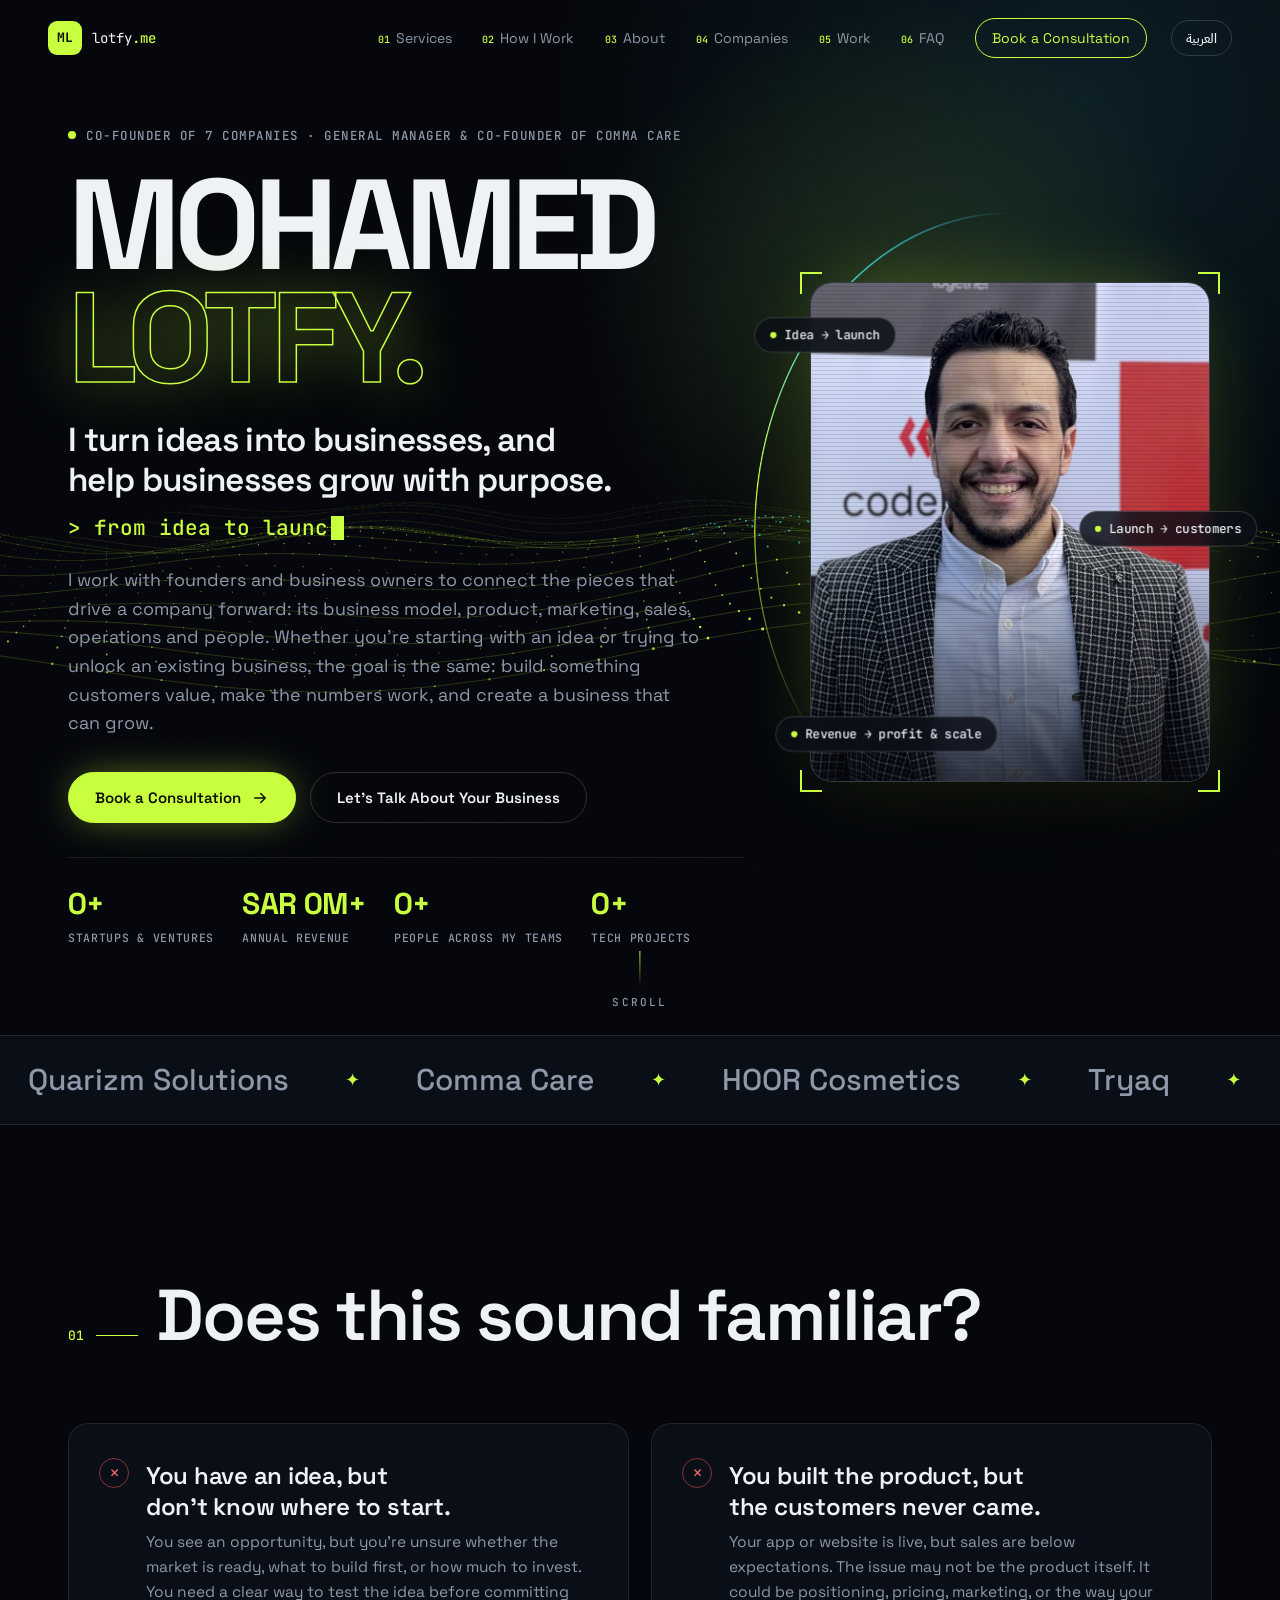
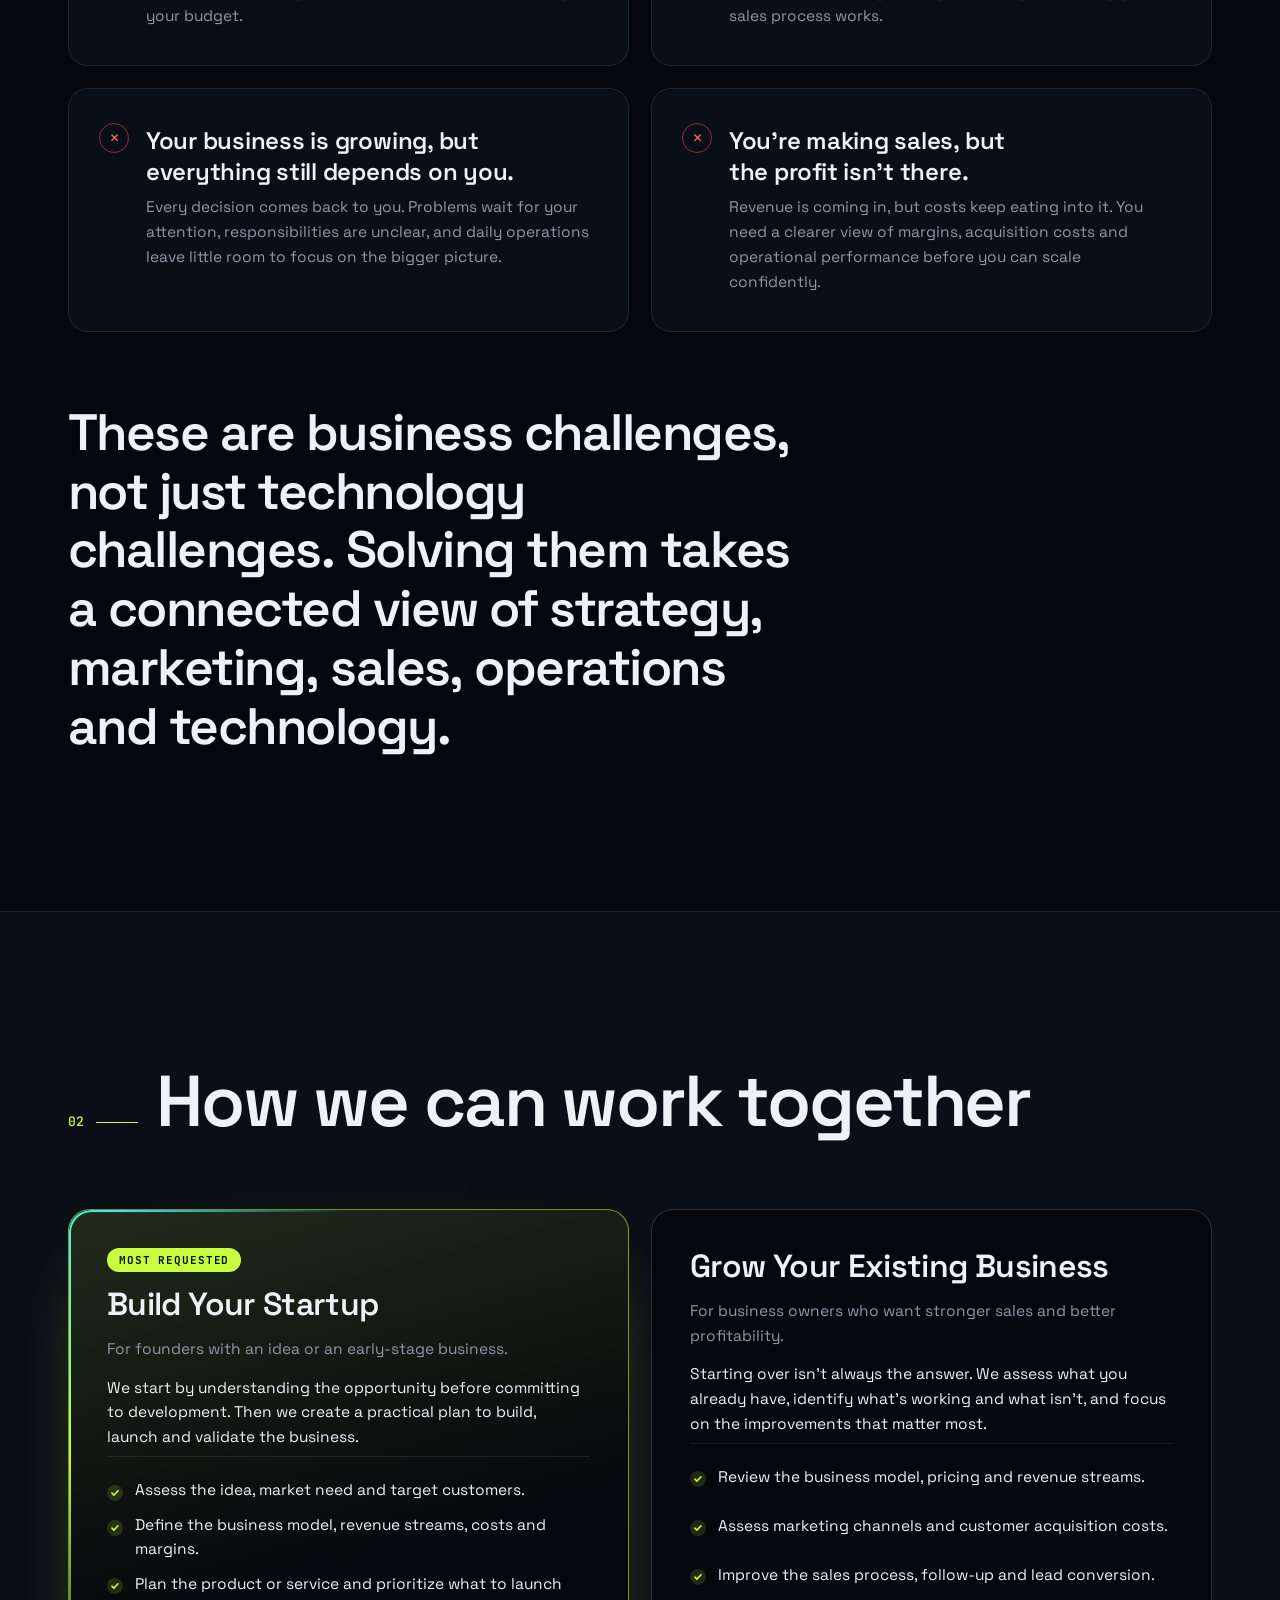
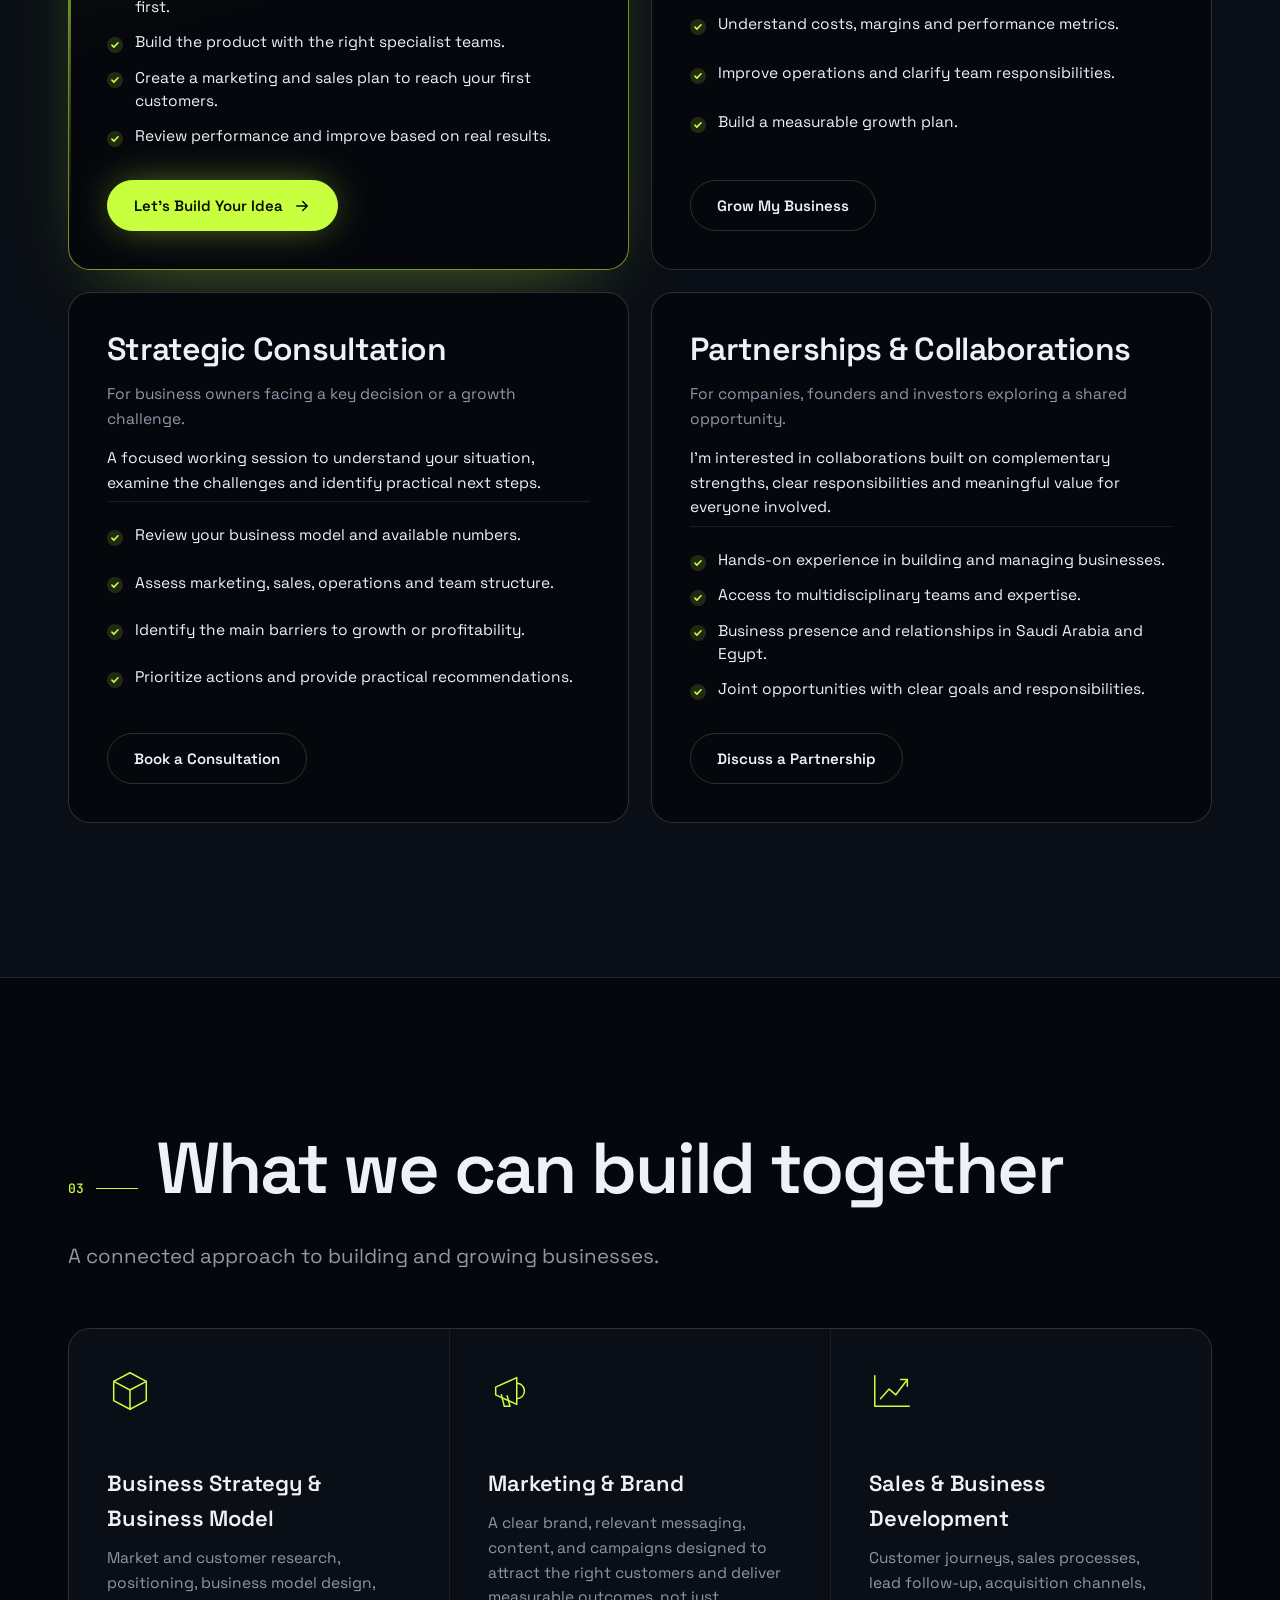
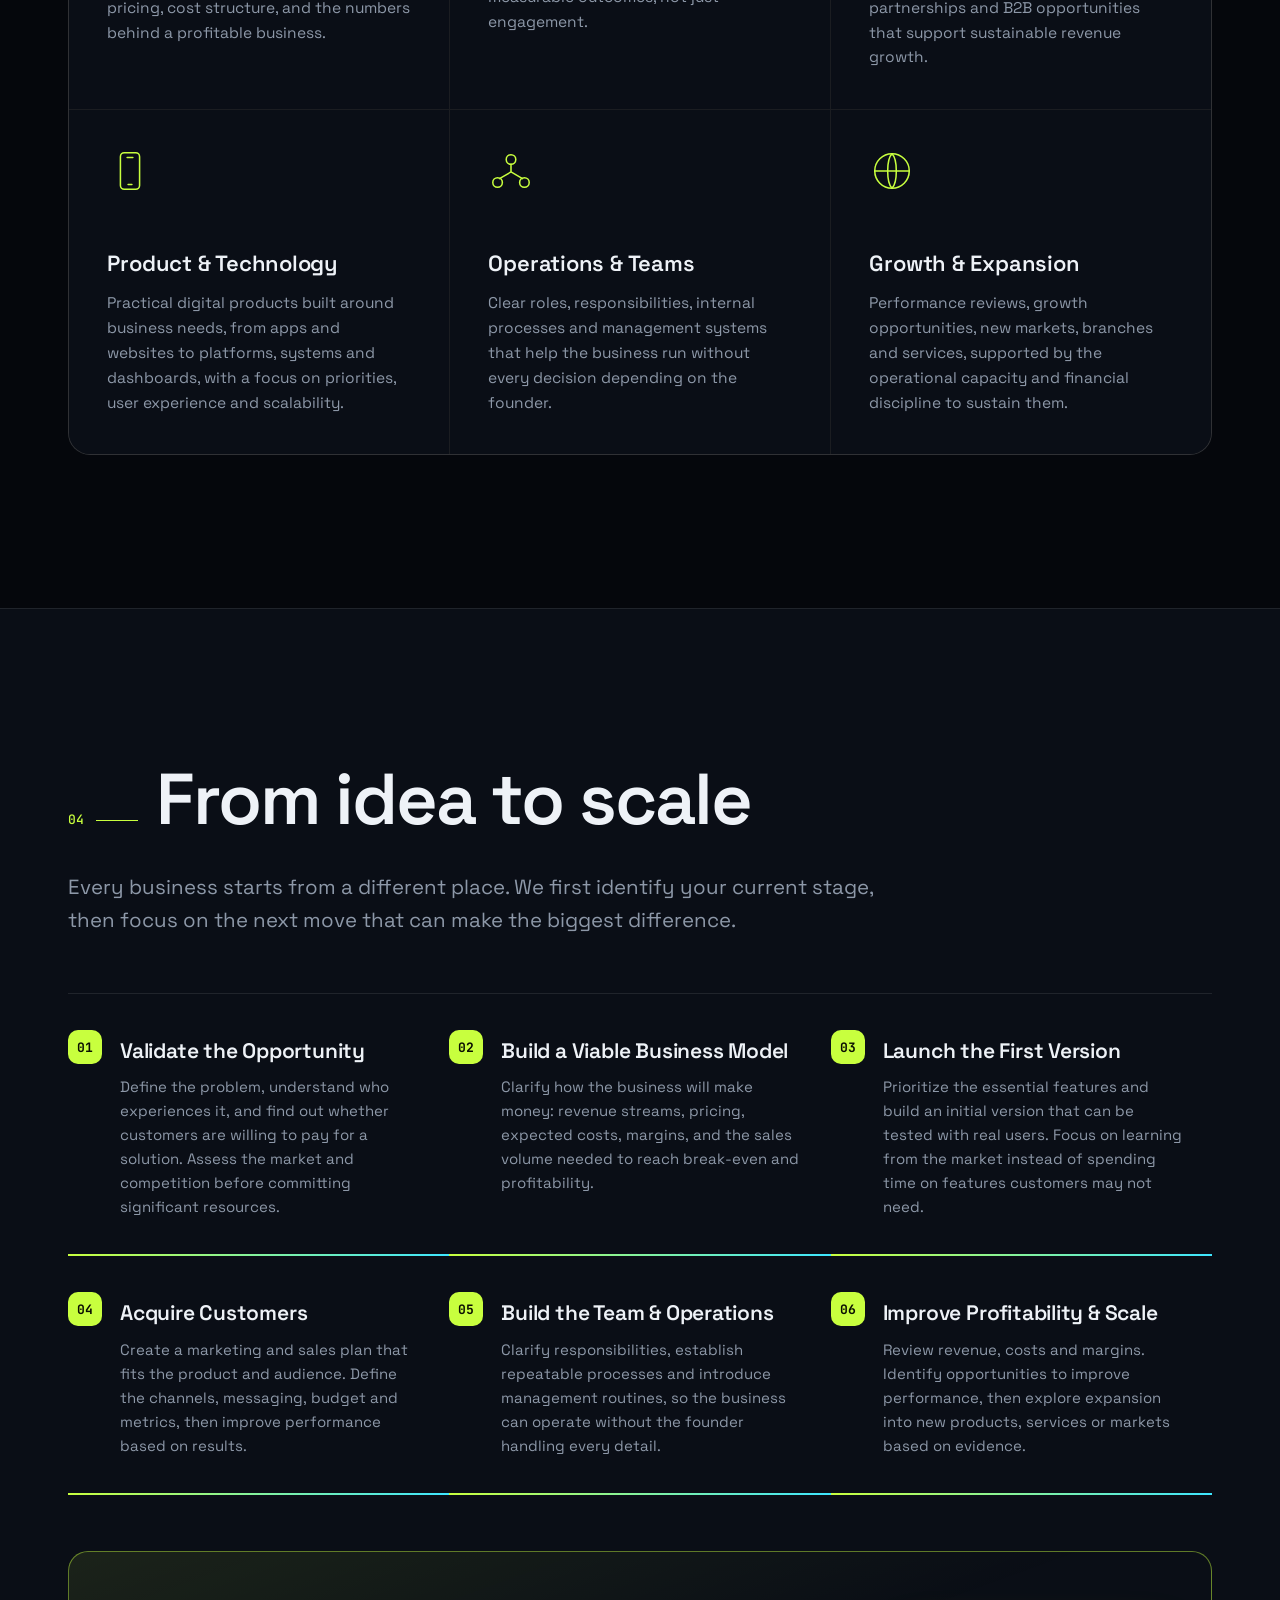
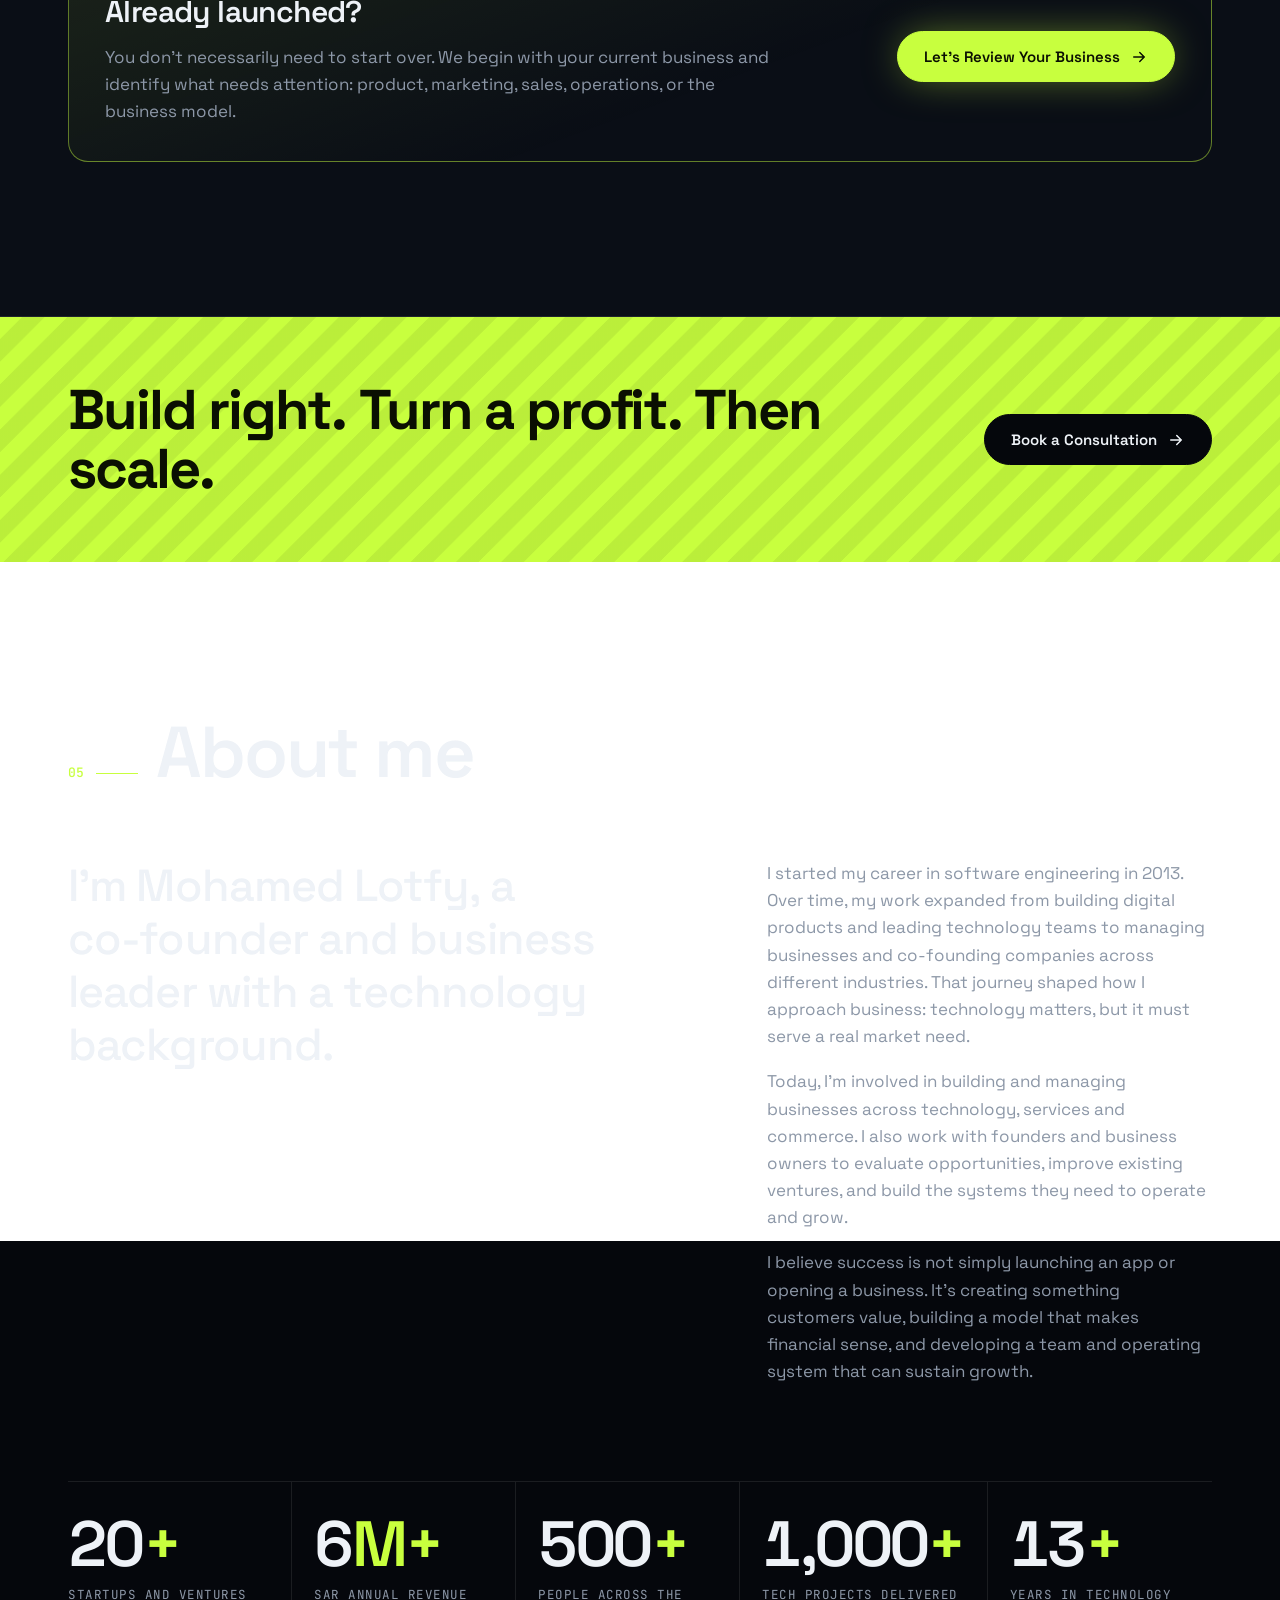
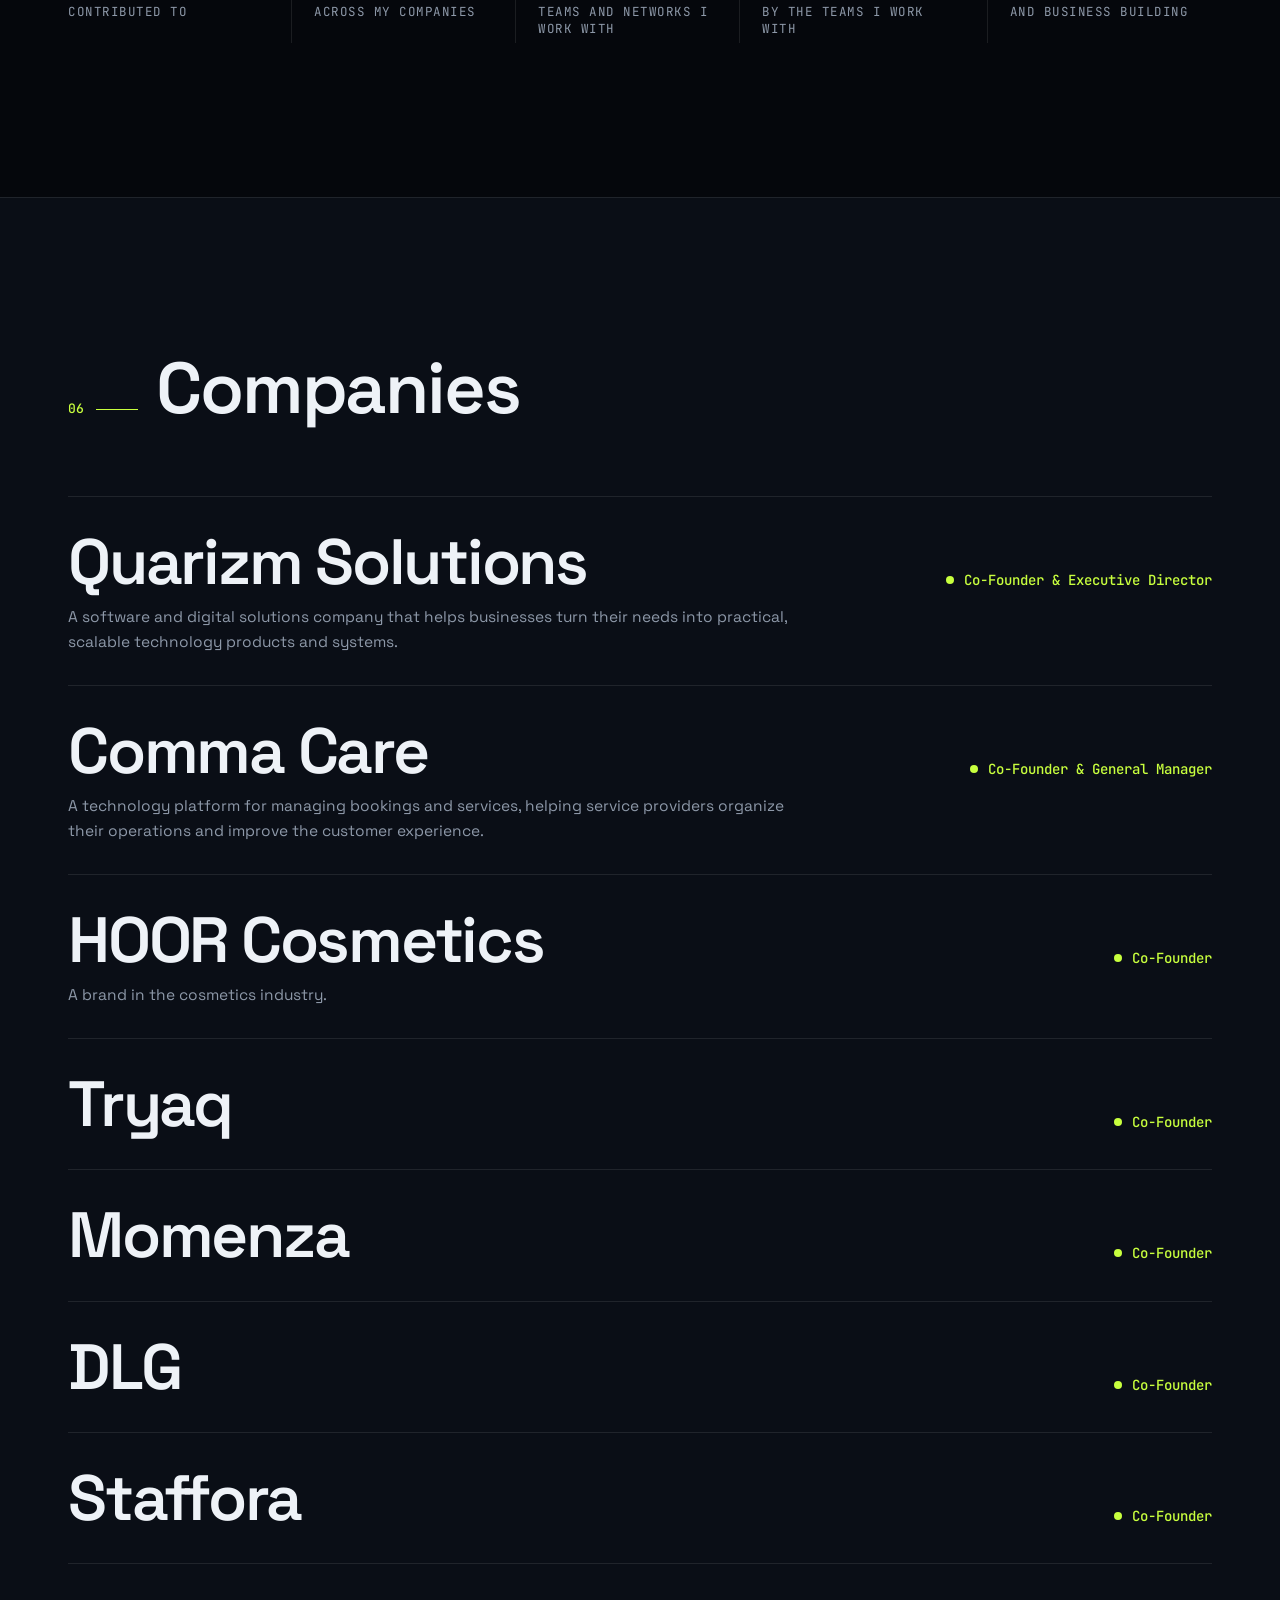
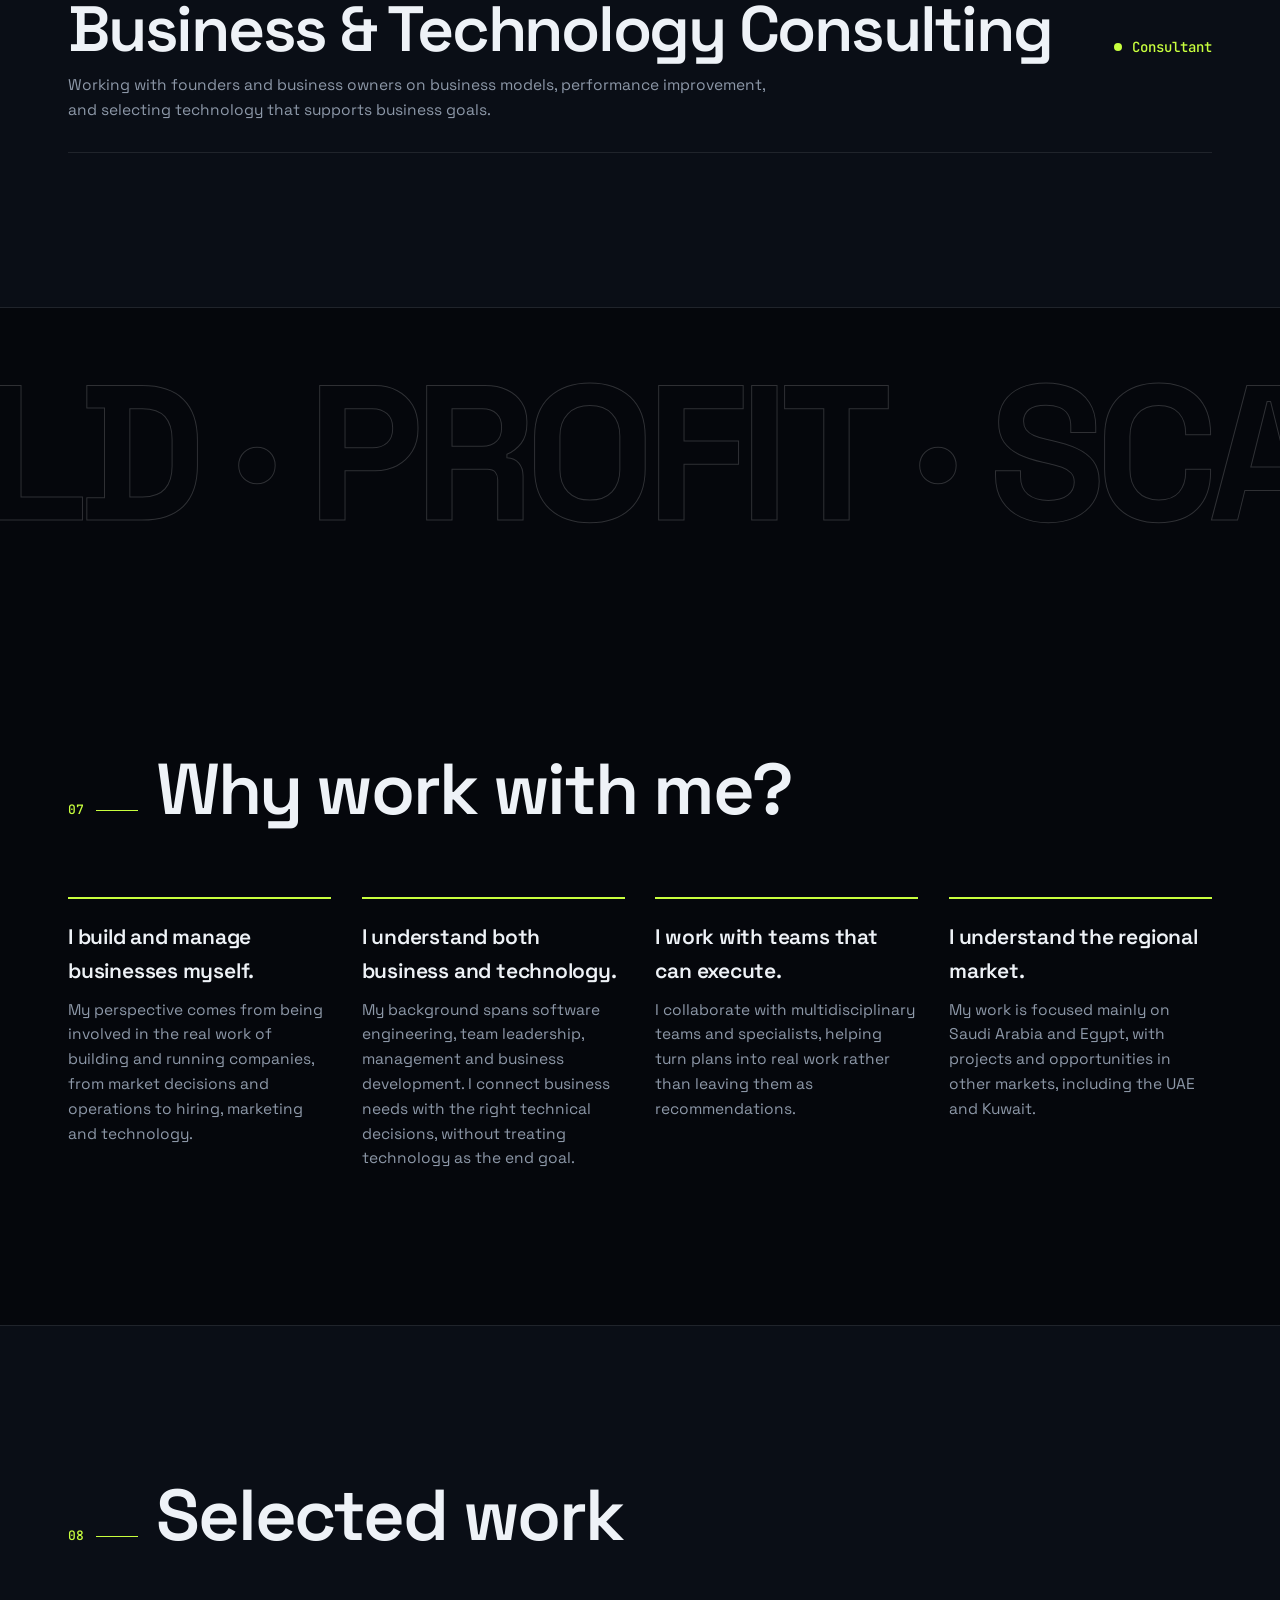
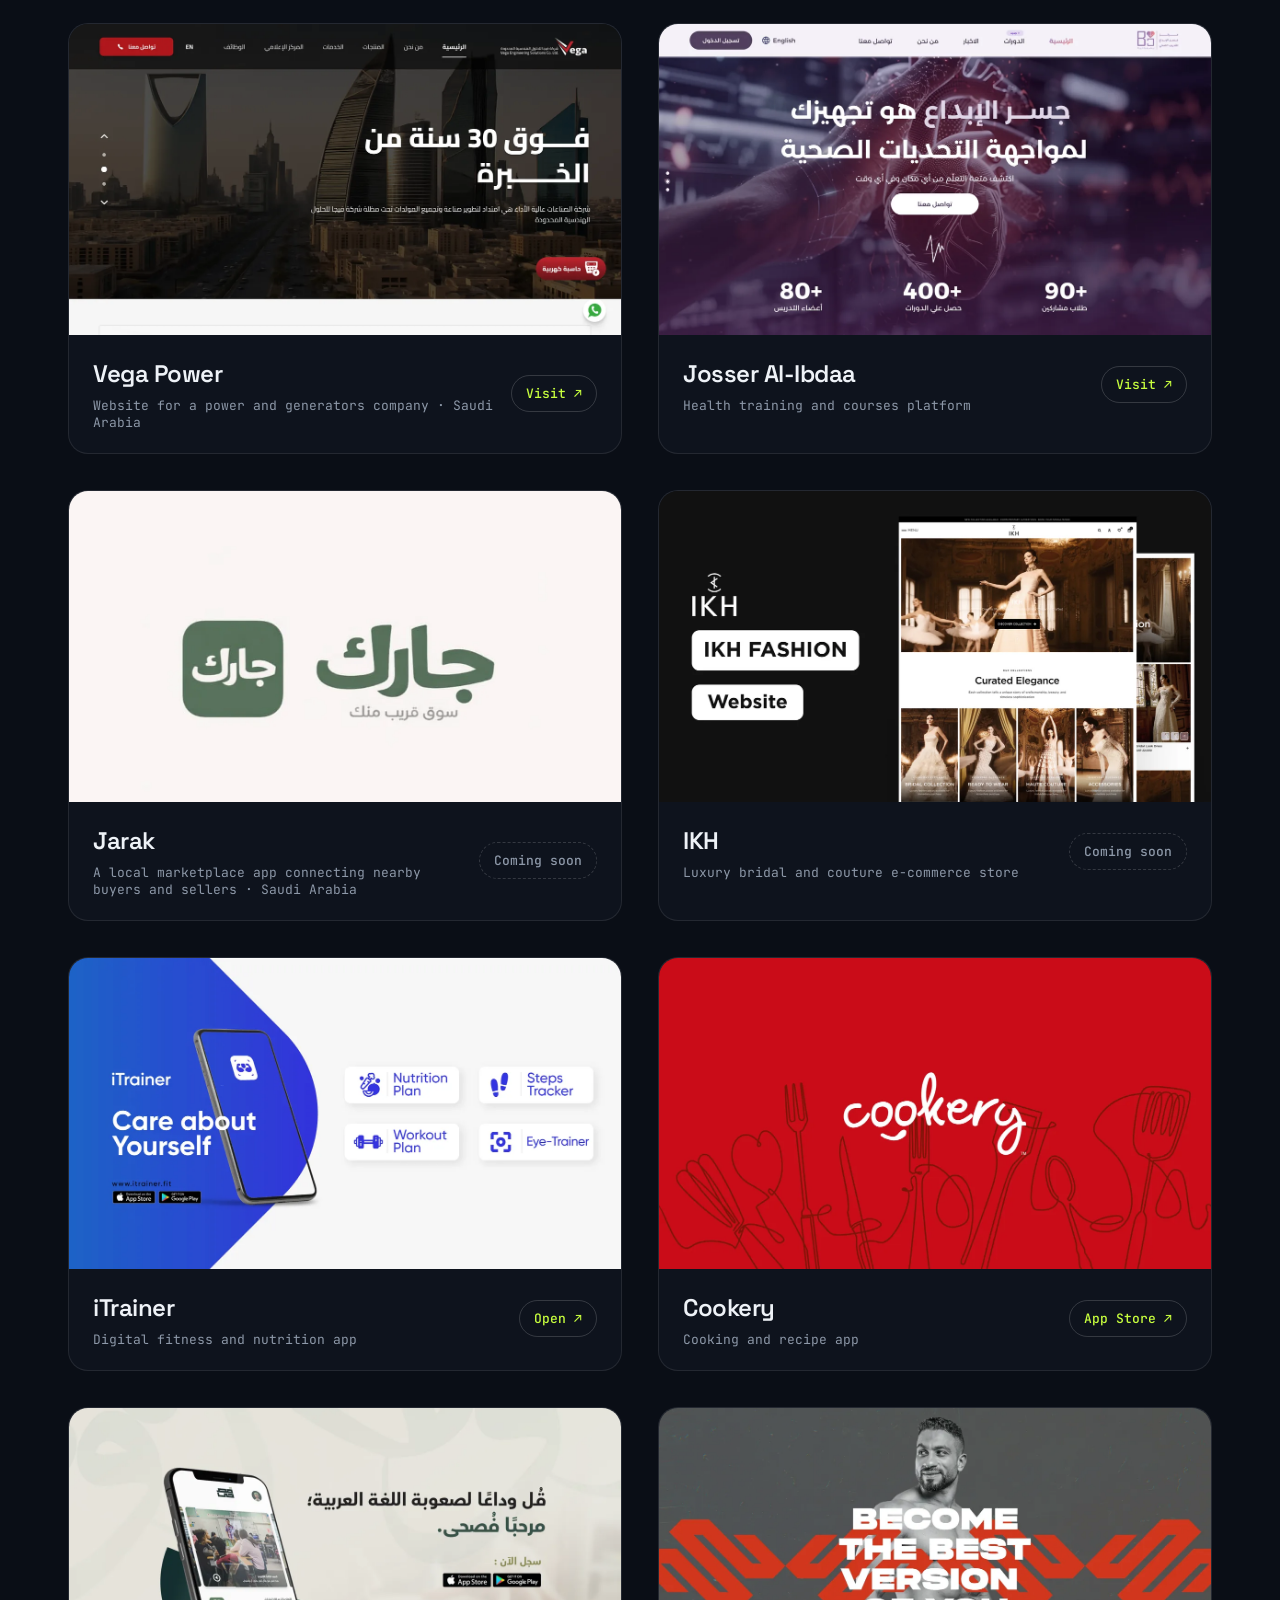
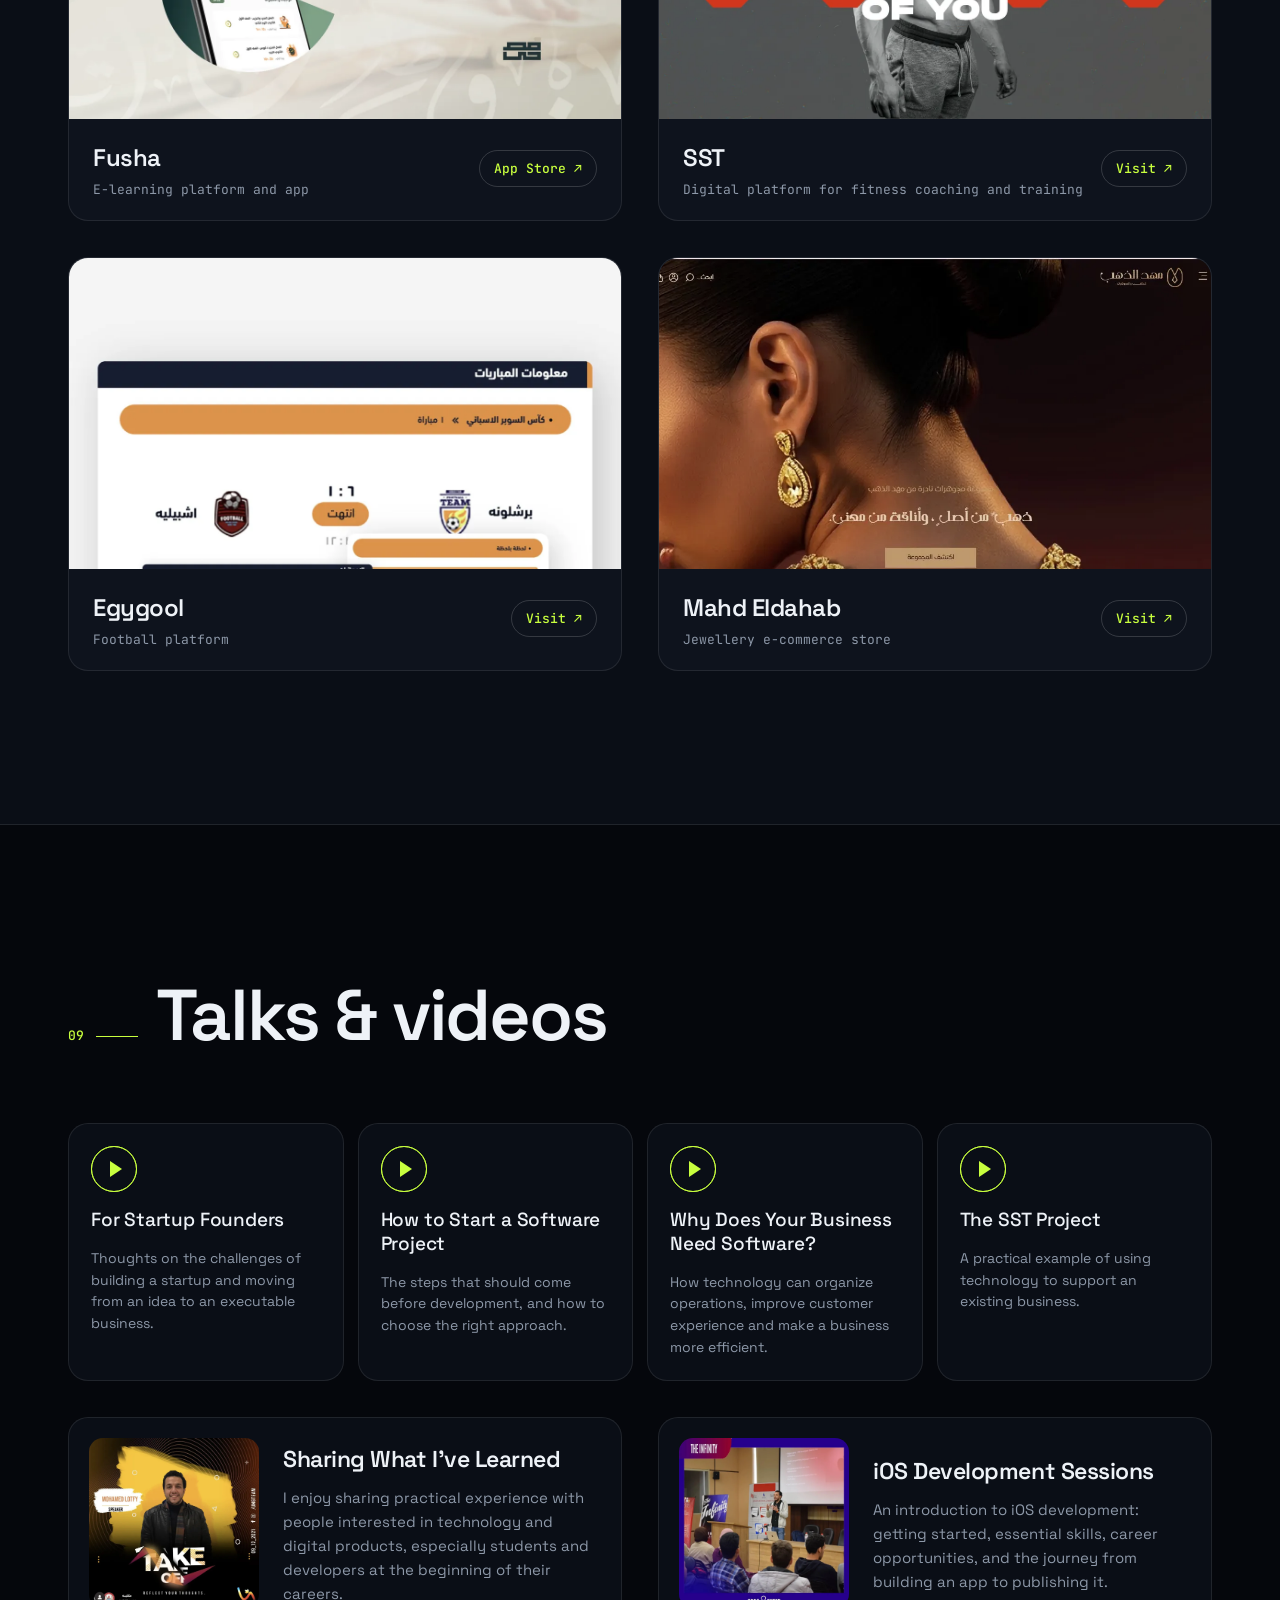
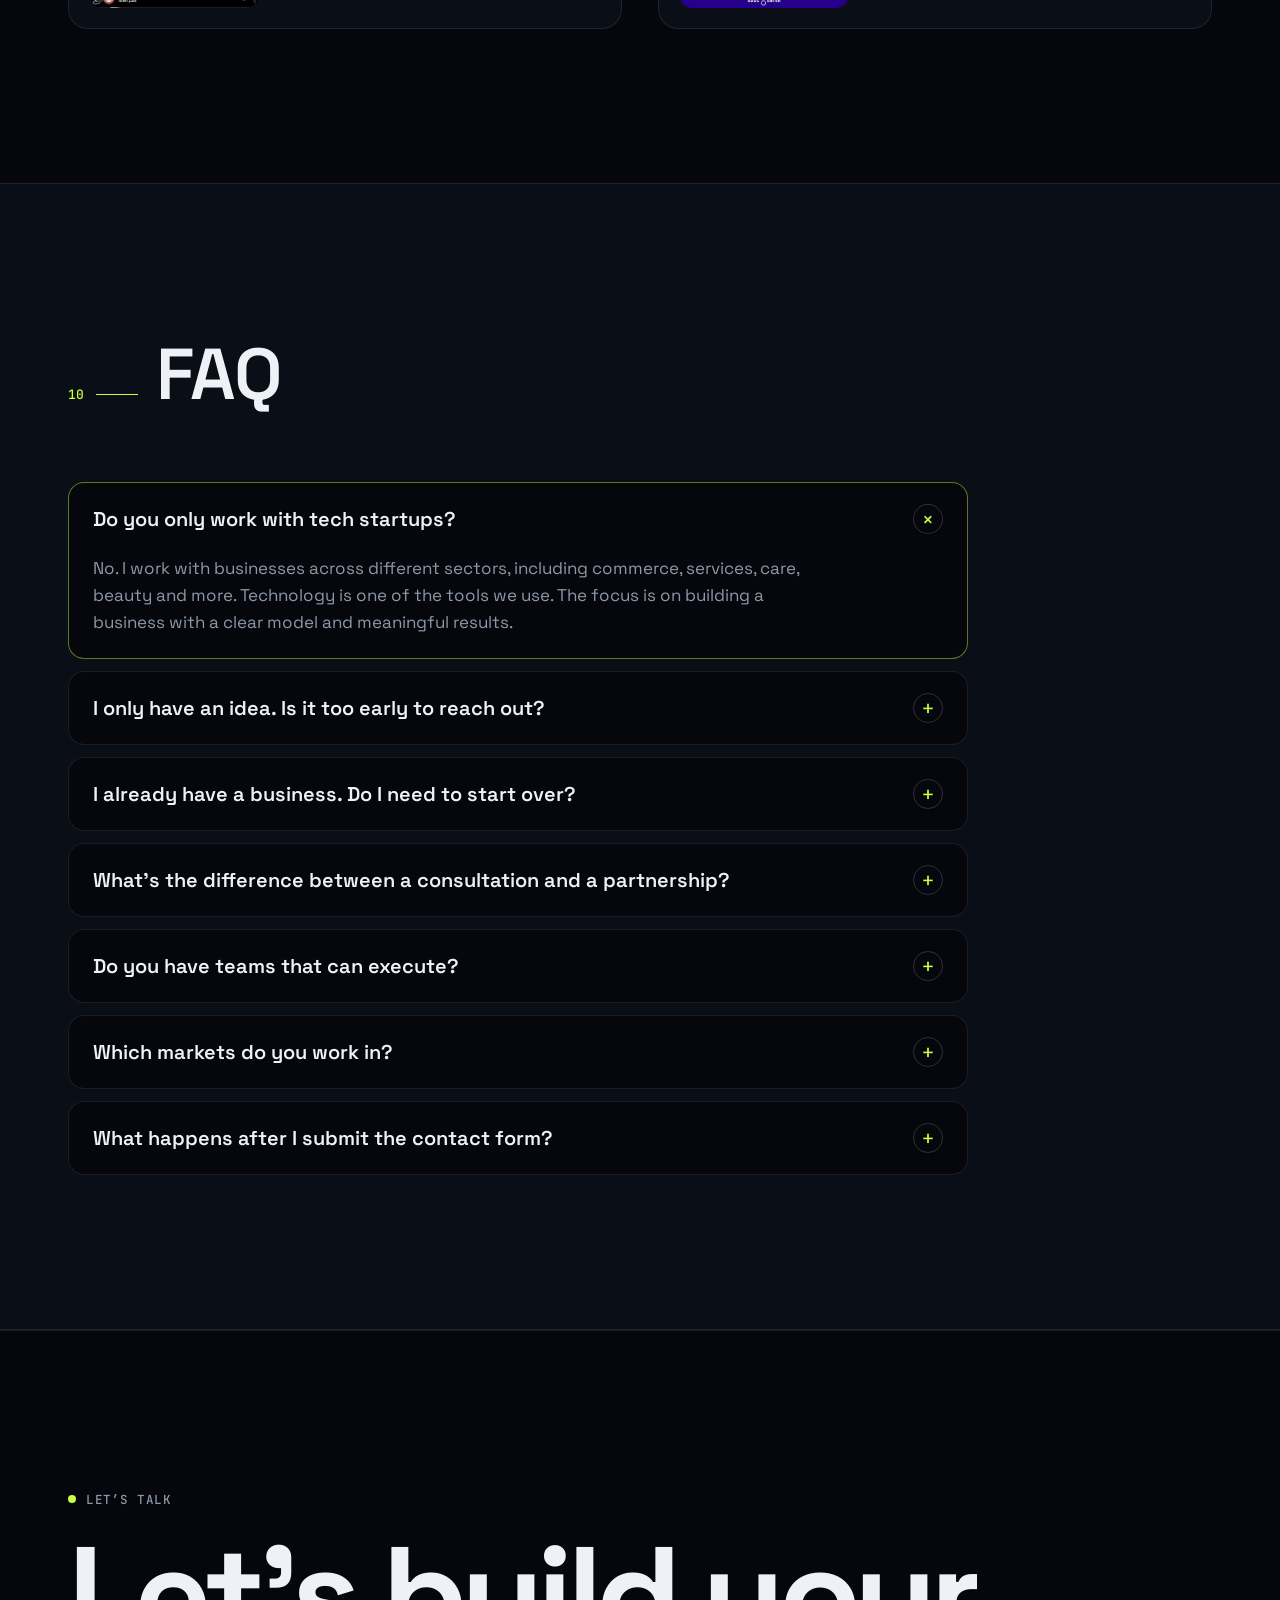
==== commit b2135e10: "Start number counters when they scroll into view The hero counters ran on a timer and finished befor" ====
--- a/index.html
+++ b/index.html
@@ -302,7 +302,7 @@
       <div class="stat reveal"><b><span class="count" data-to="20">0</span><em>+</em></b><span data-ar="شركة ناشئة ومشروعًا ساهمت في بنائها">startups and ventures contributed to</span></div>
       <div class="stat reveal"><b><span class="count" data-to="6">0</span><em data-ar="مليون+">M+</em></b><span data-ar="ريال سعودي إيرادات سنوية عبر الشركات">SAR annual revenue across my companies</span></div>
       <div class="stat reveal"><b><span class="count" data-to="500">0</span><em>+</em></b><span data-ar="شخص ضمن فرق وشبكات العمل">people across the teams and networks I work with</span></div>
-      <div class="stat reveal"><b><span class="count" data-to="1000">0</span><em>+</em></b><span data-ar="مشروع تقني نفّذته الفرق التي أعمل معها">tech projects delivered by the teams I work with</span></div>
+      <div class="stat reveal"><b><span class="count" data-to="1000" data-sep="1">0</span><em>+</em></b><span data-ar="مشروع تقني نفّذته الفرق التي أعمل معها">tech projects delivered by the teams I work with</span></div>
       <div class="stat reveal"><b><span class="count" data-since="2013">0</span><em>+</em></b><span data-ar="عامًا من الخبرة في التكنولوجيا وبناء المشروعات">years in technology and business building</span></div>
     </div>
   </div>
--- a/css/style.css
+++ b/css/style.css
@@ -687,3 +687,10 @@
 @media (max-width: 560px) { .video { flex-direction: column; align-items: flex-start; } }
 
 .contact__sub { font-weight: 600; margin-bottom: 10px; }
+
+/* counters: a short glow pulse when each number lands */
+.stat b.is-landed, .trust b.is-landed { animation: count-land .9s var(--ease); }
+@keyframes count-land { 0% { transform: scale(1); } 35% { transform: scale(1.08); text-shadow: 0 0 28px rgba(200, 255, 62, .7); } 100% { transform: scale(1); } }
+.stat b { display: inline-block; transform-origin: 0 50%; }
+.trust b { display: inline-block; transform-origin: 0 50%; }
+[dir="rtl"] .stat b, [dir="rtl"] .trust b { transform-origin: 100% 50%; }
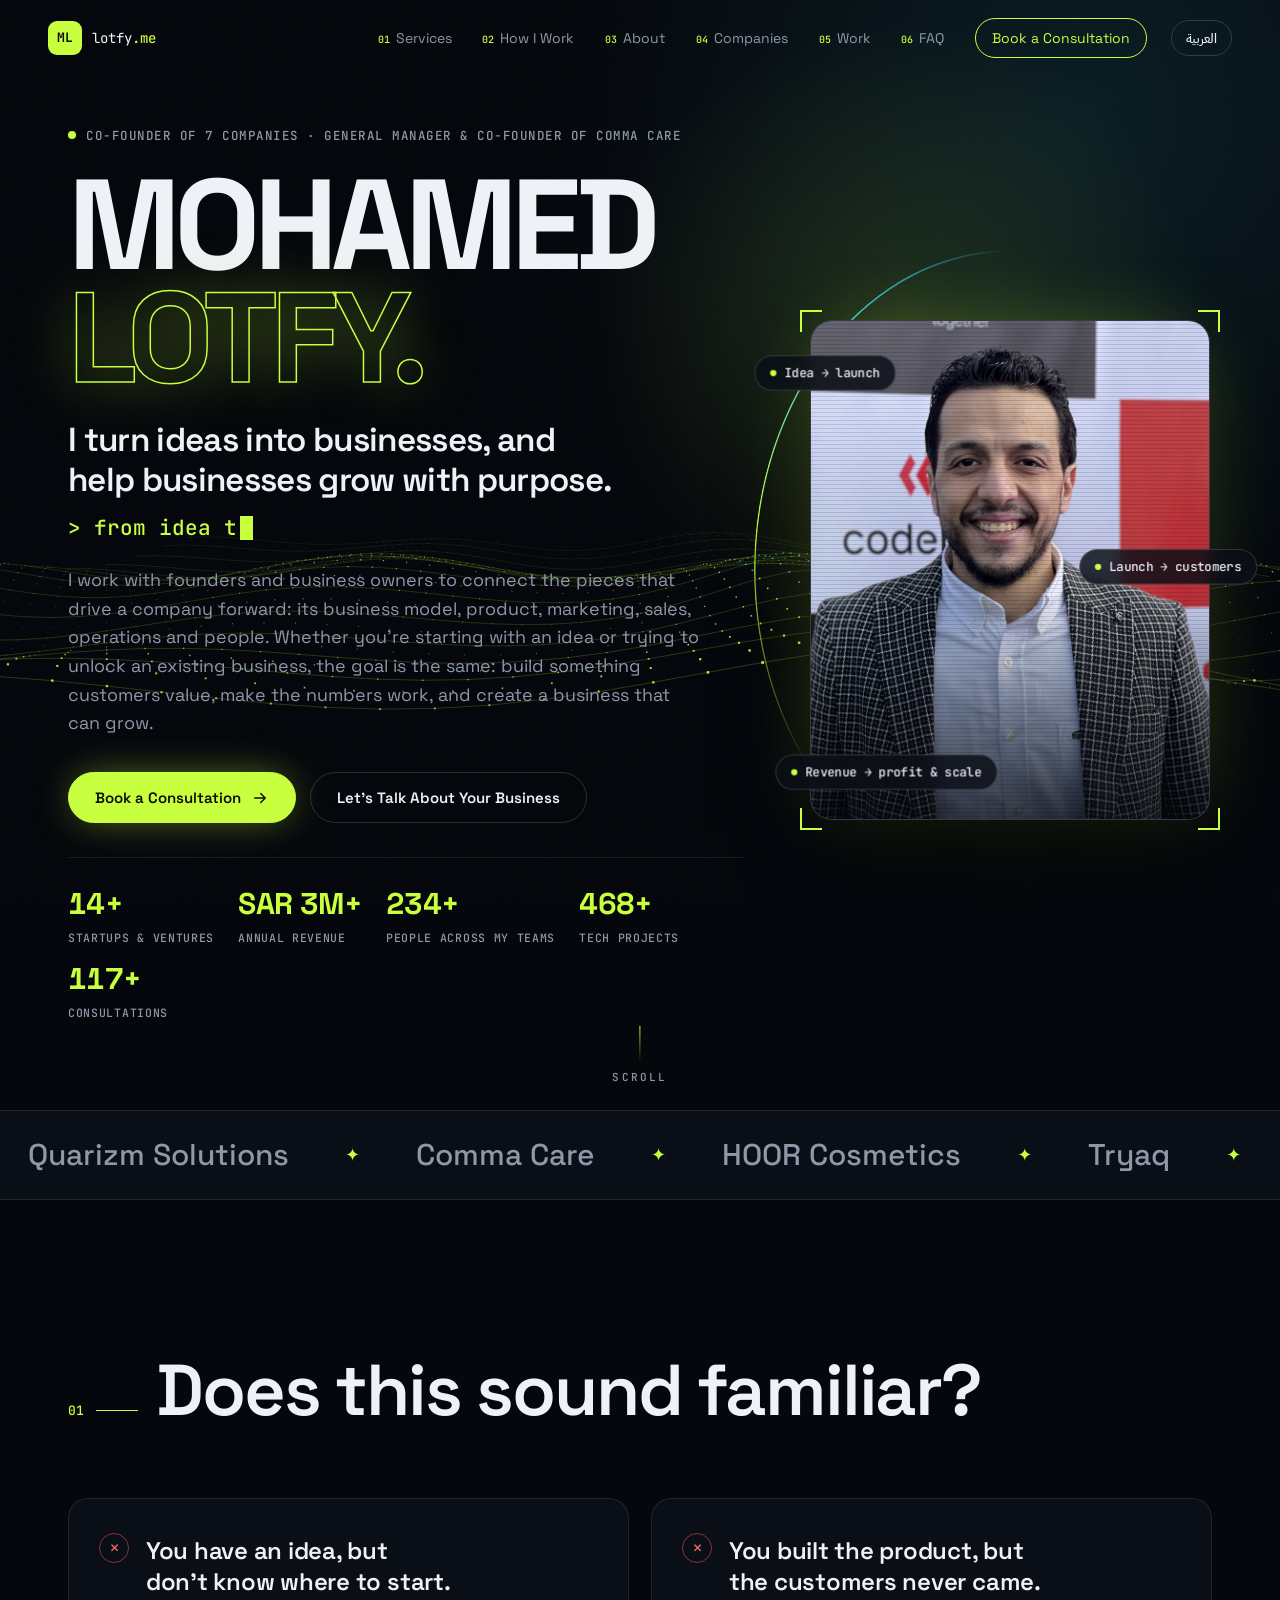
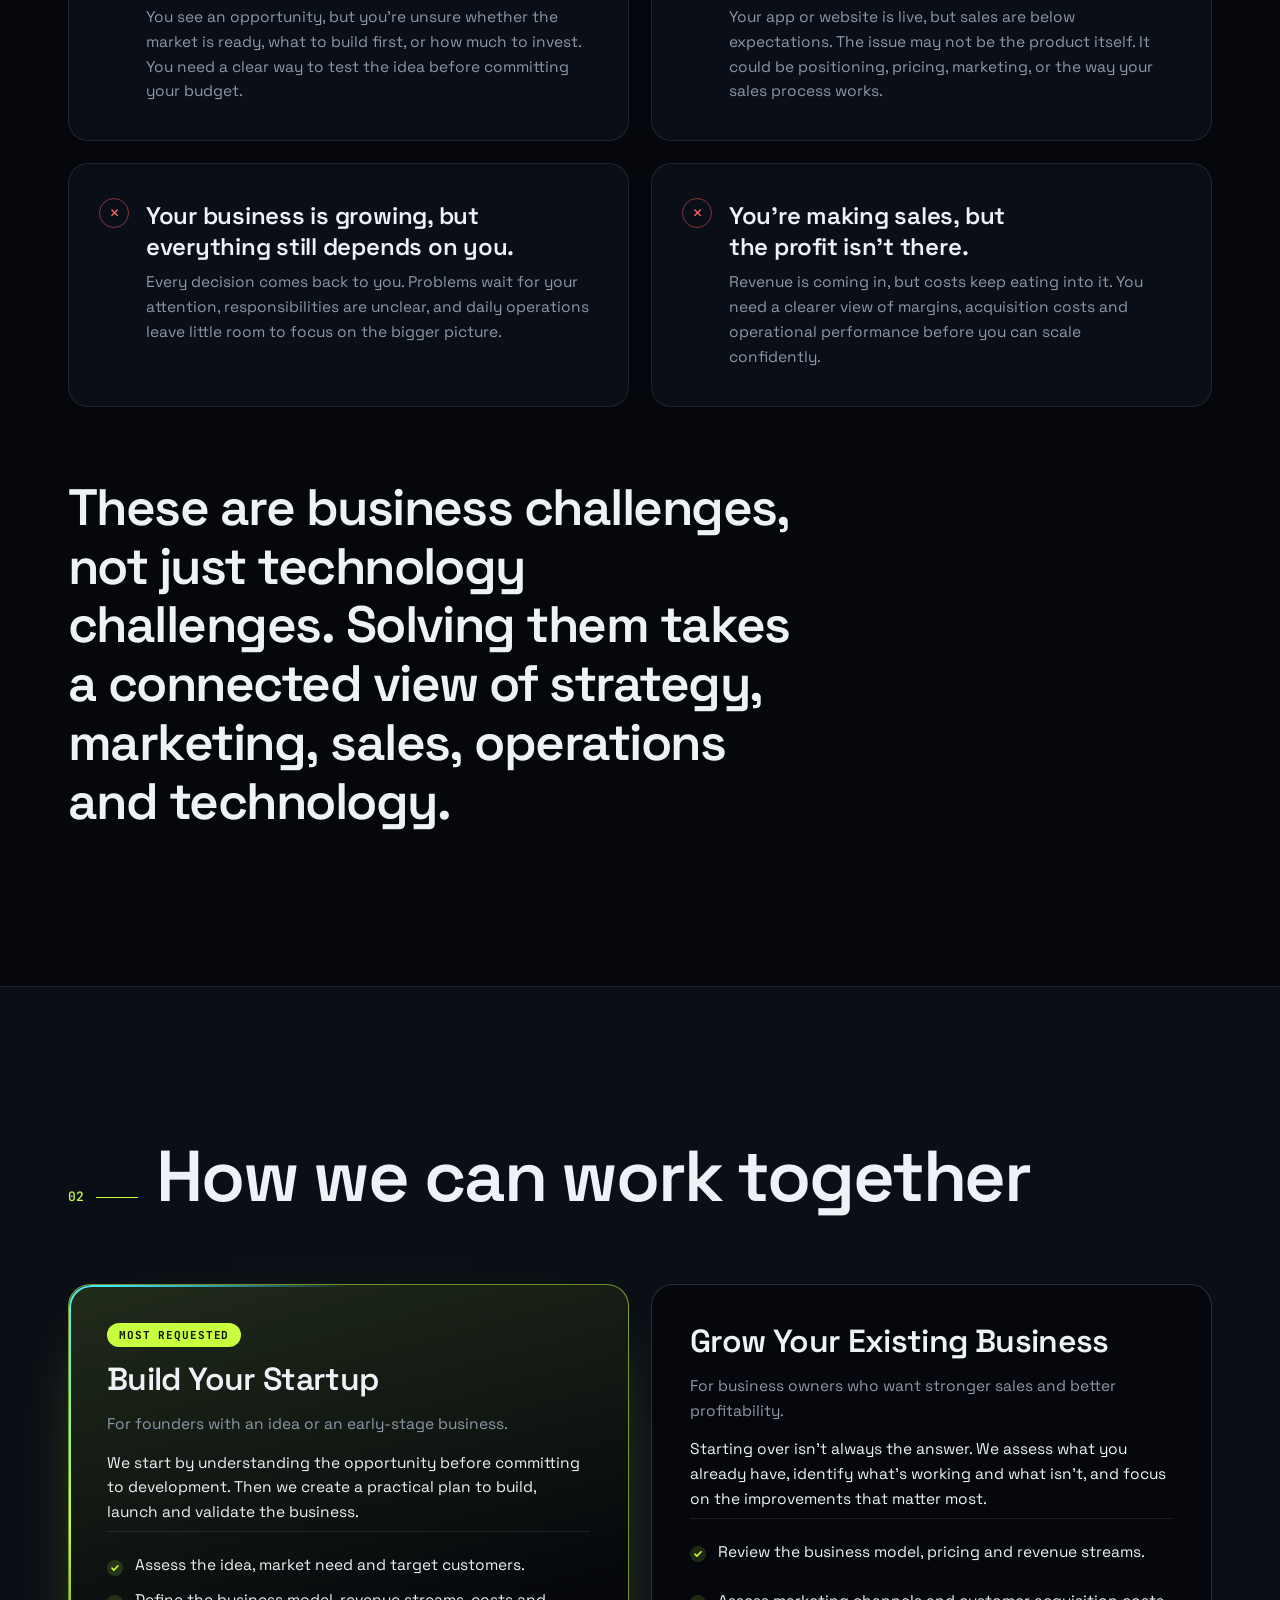
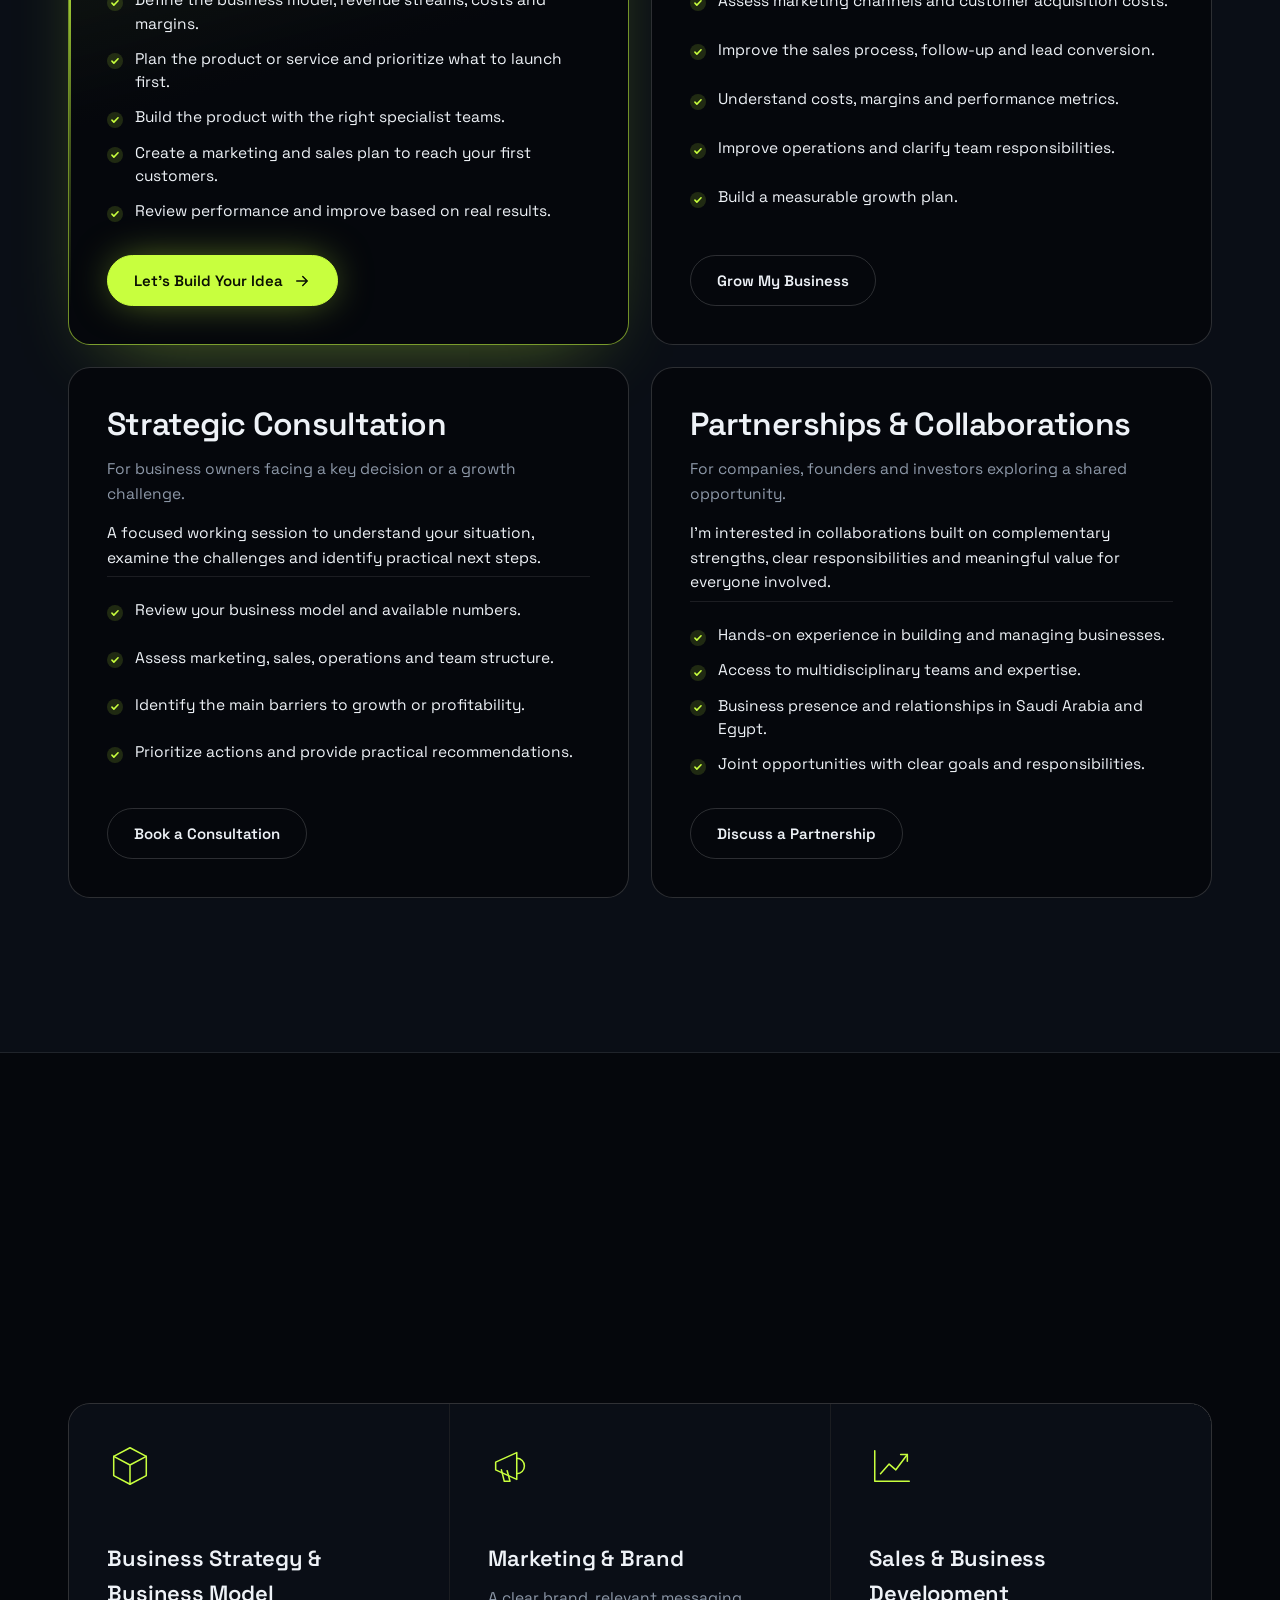
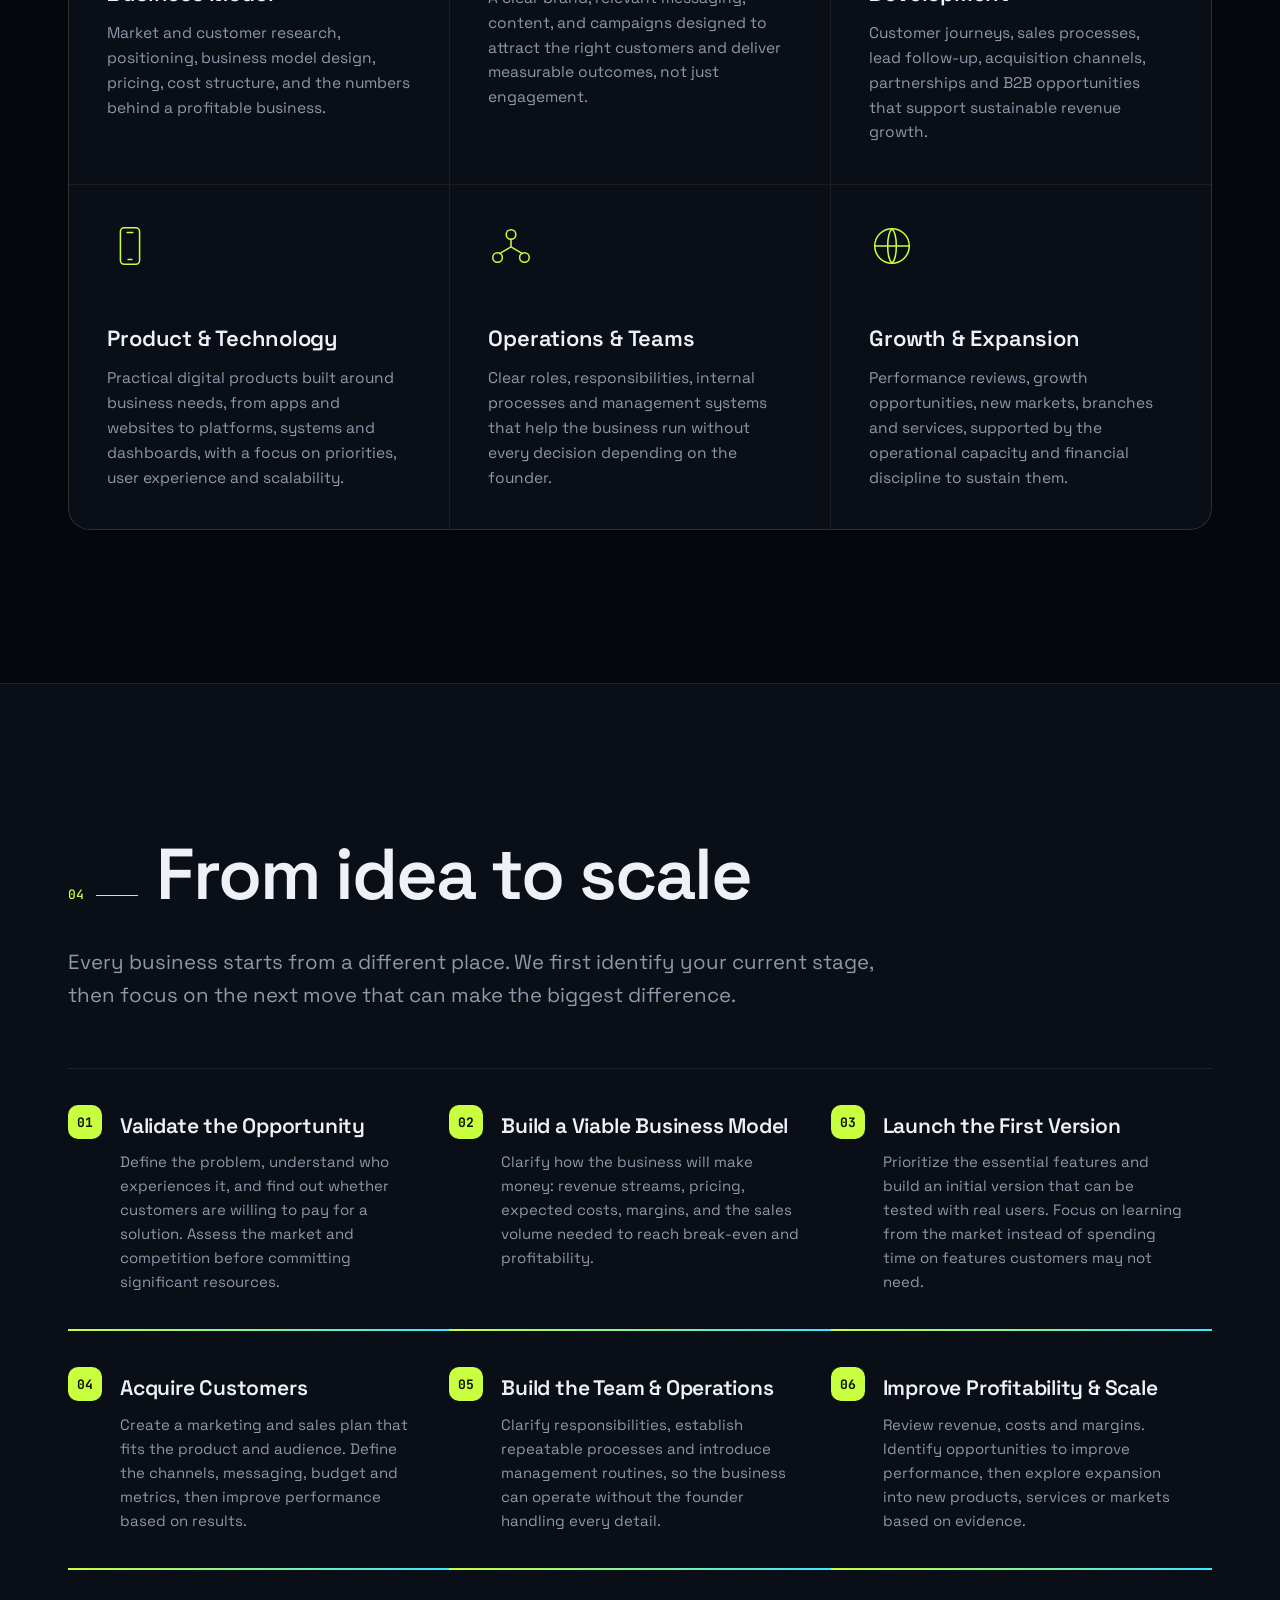
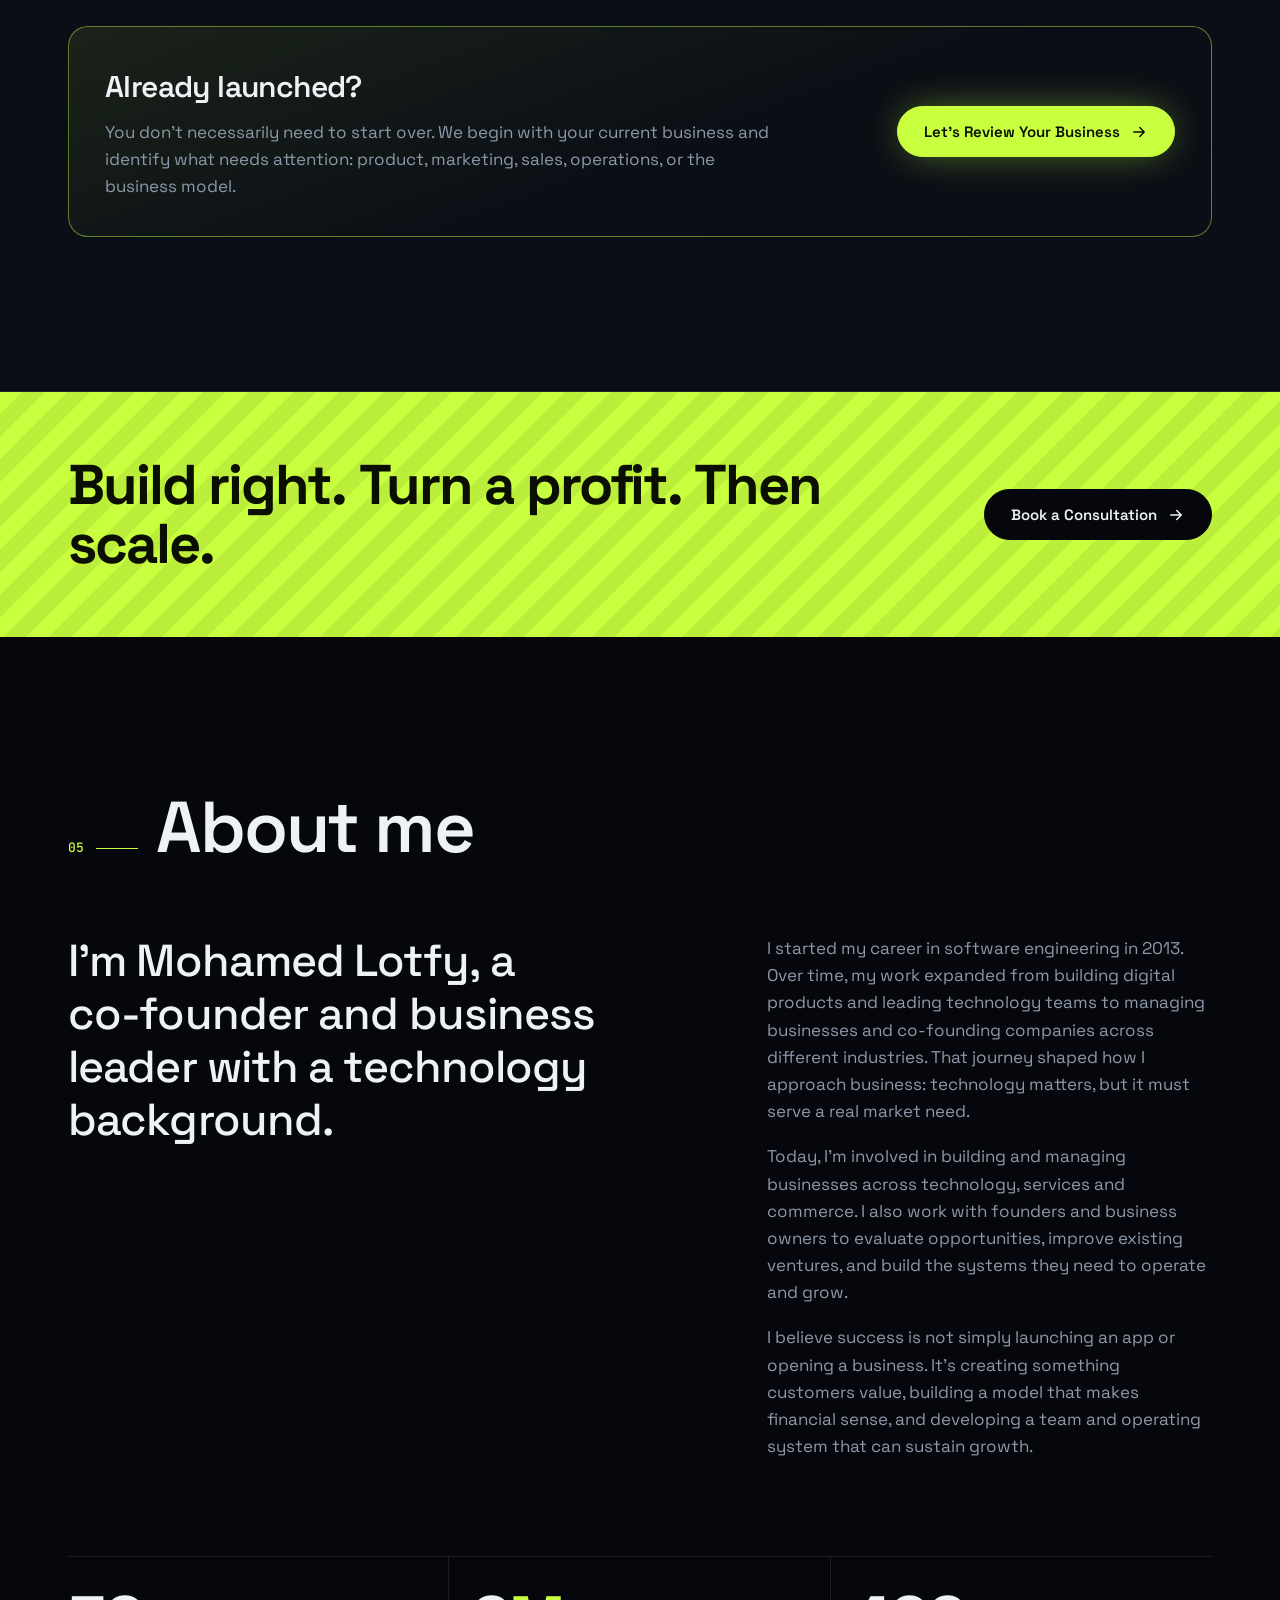
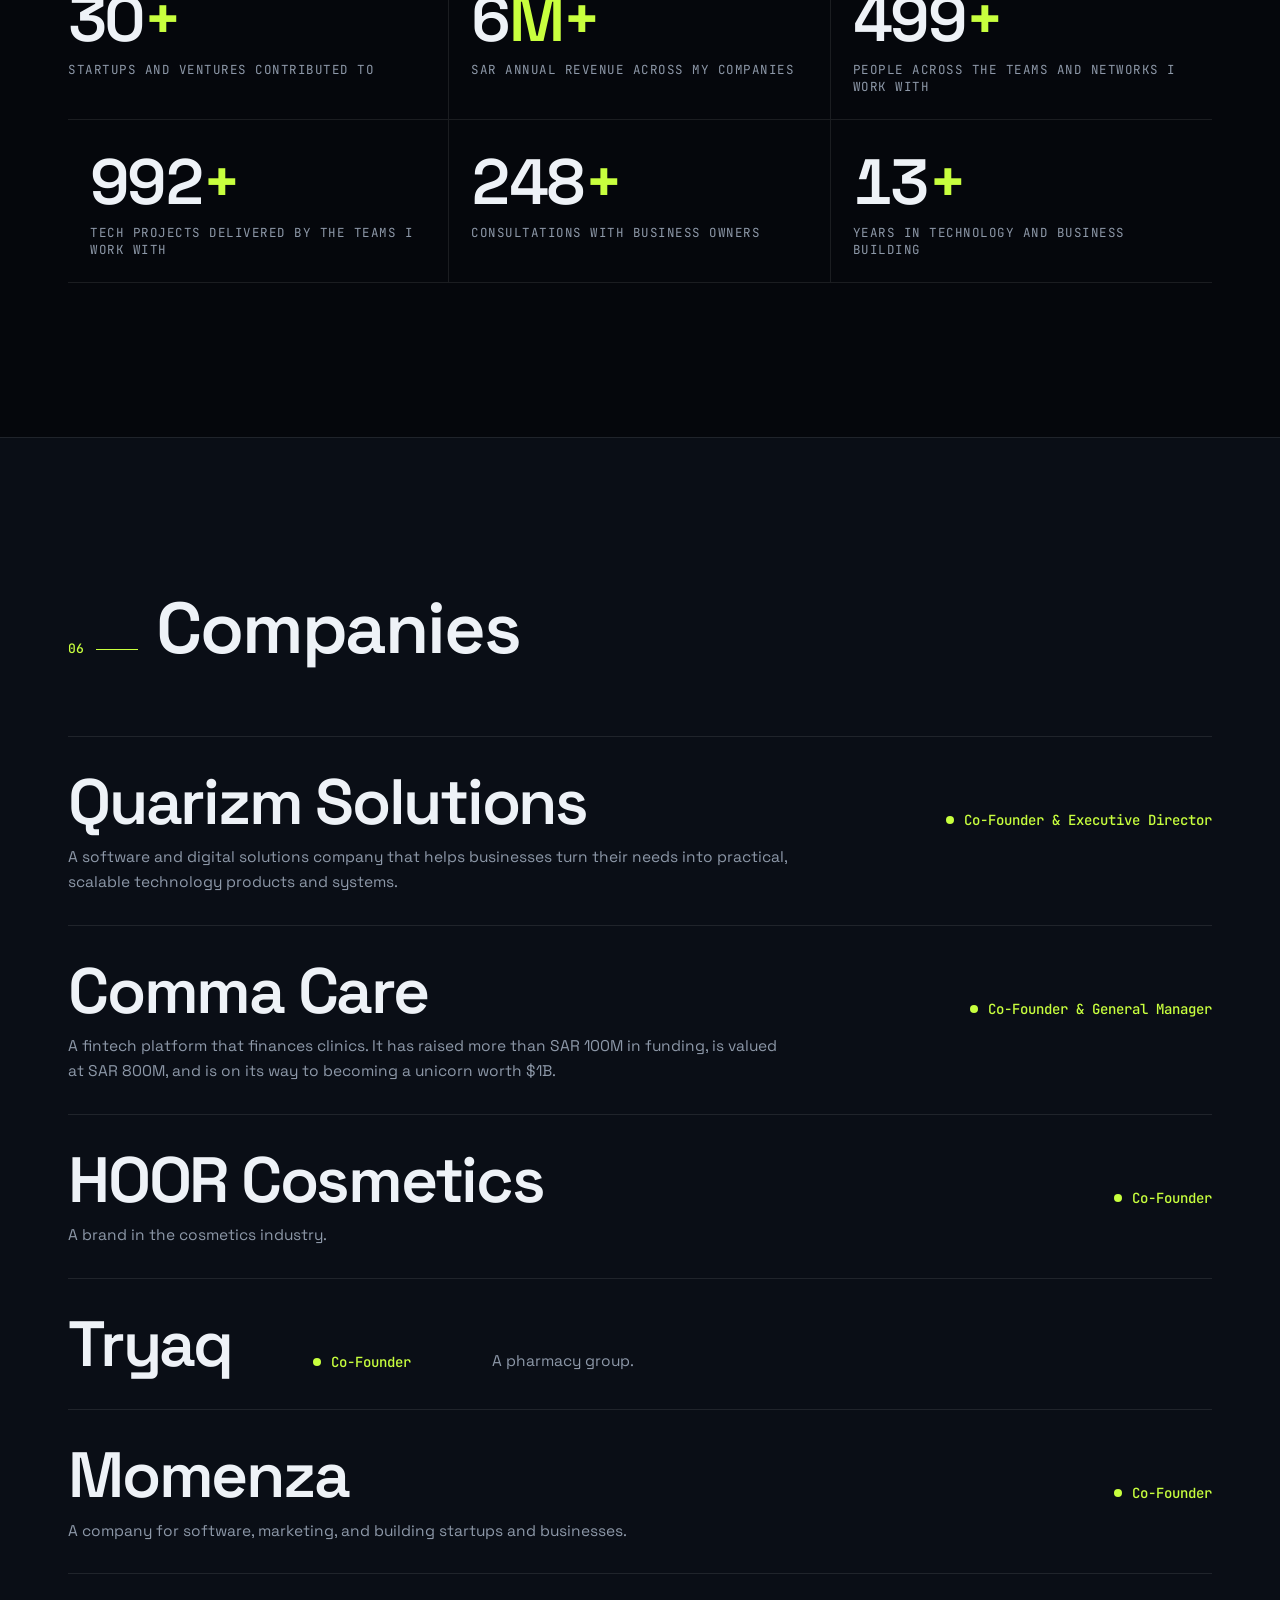
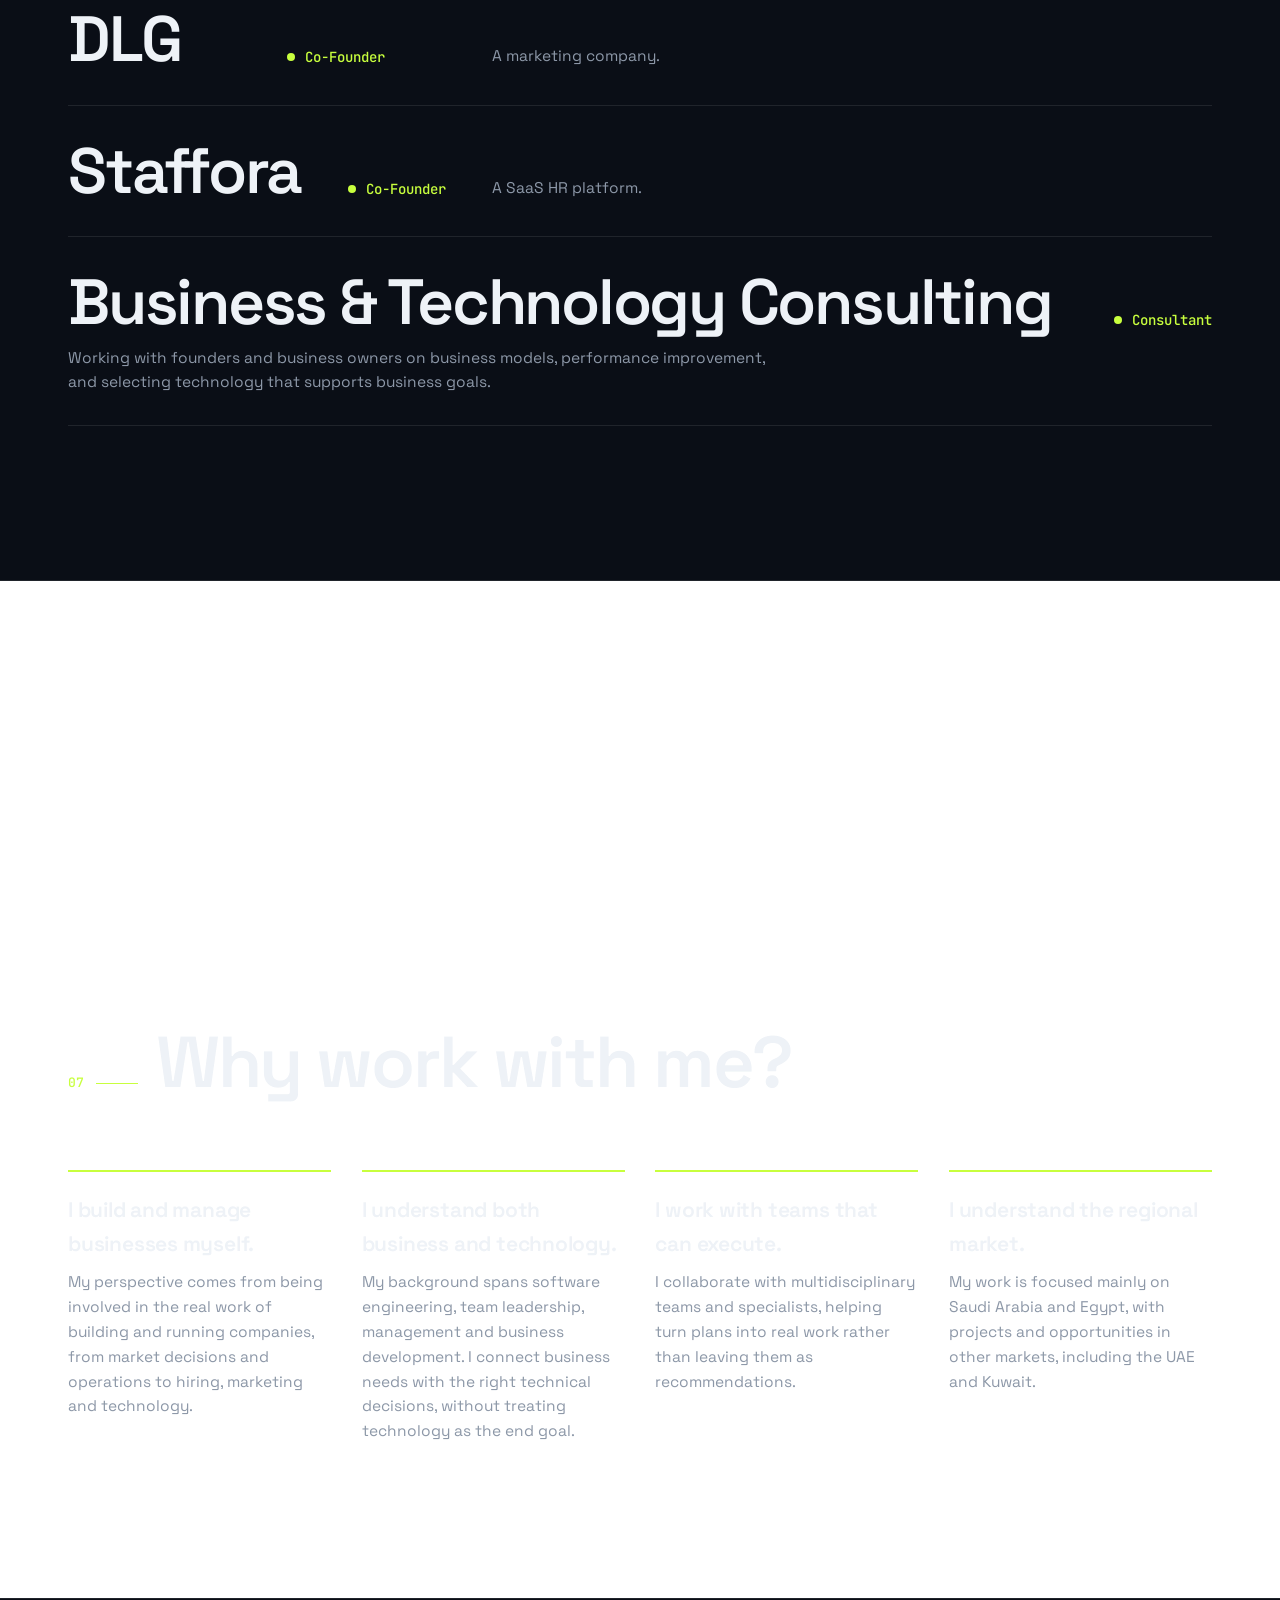
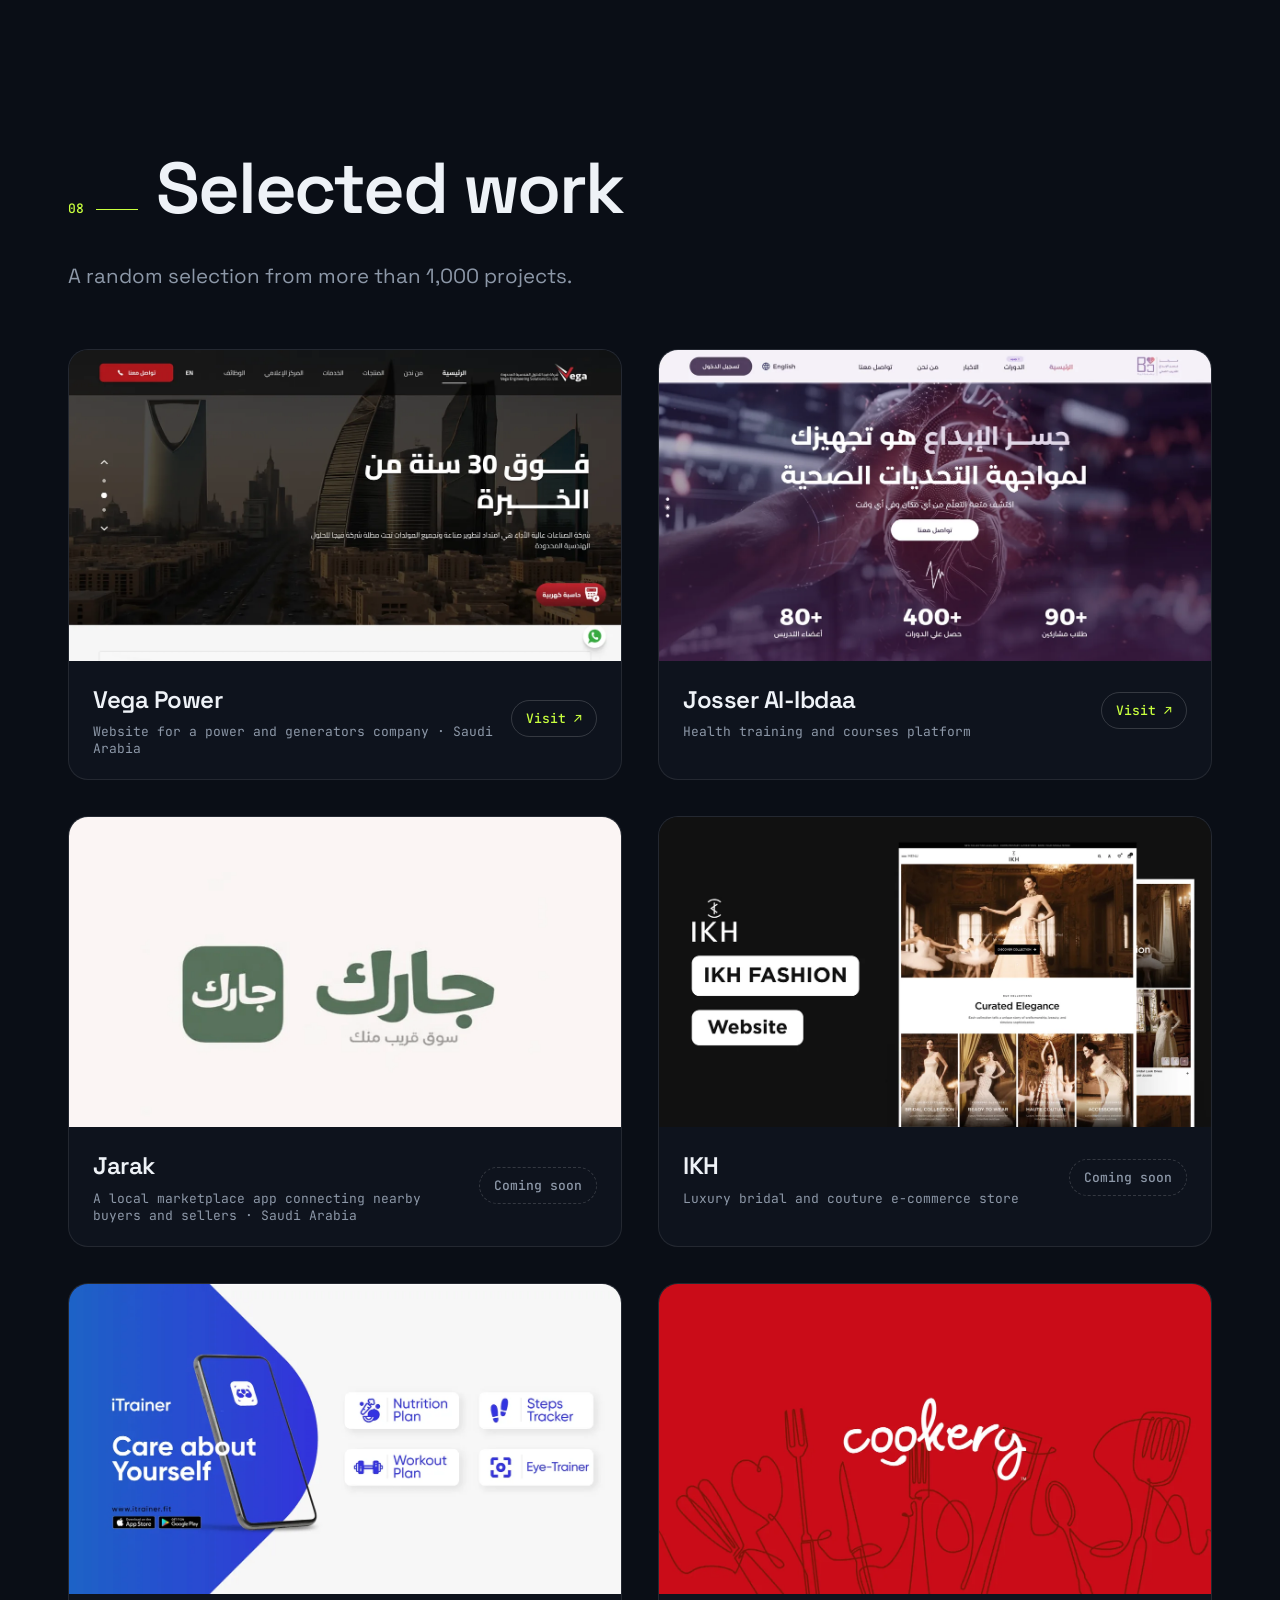
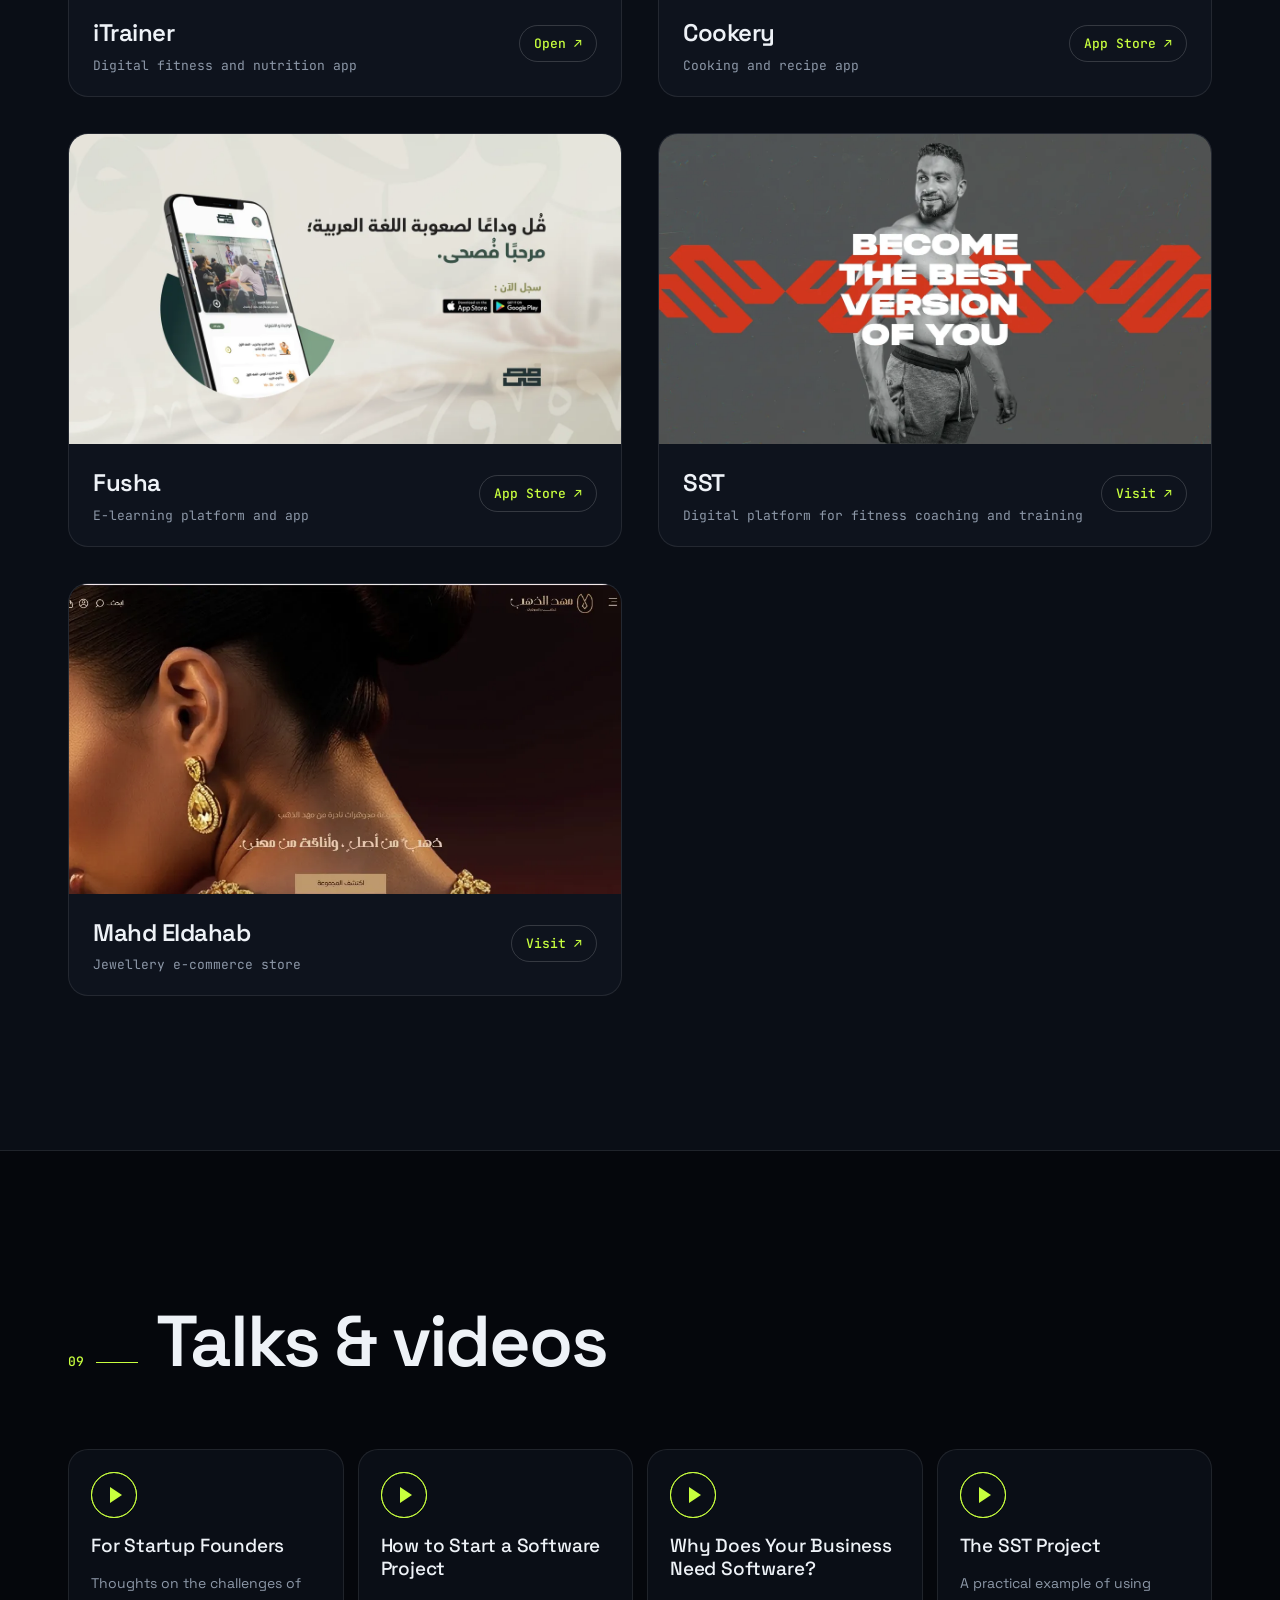
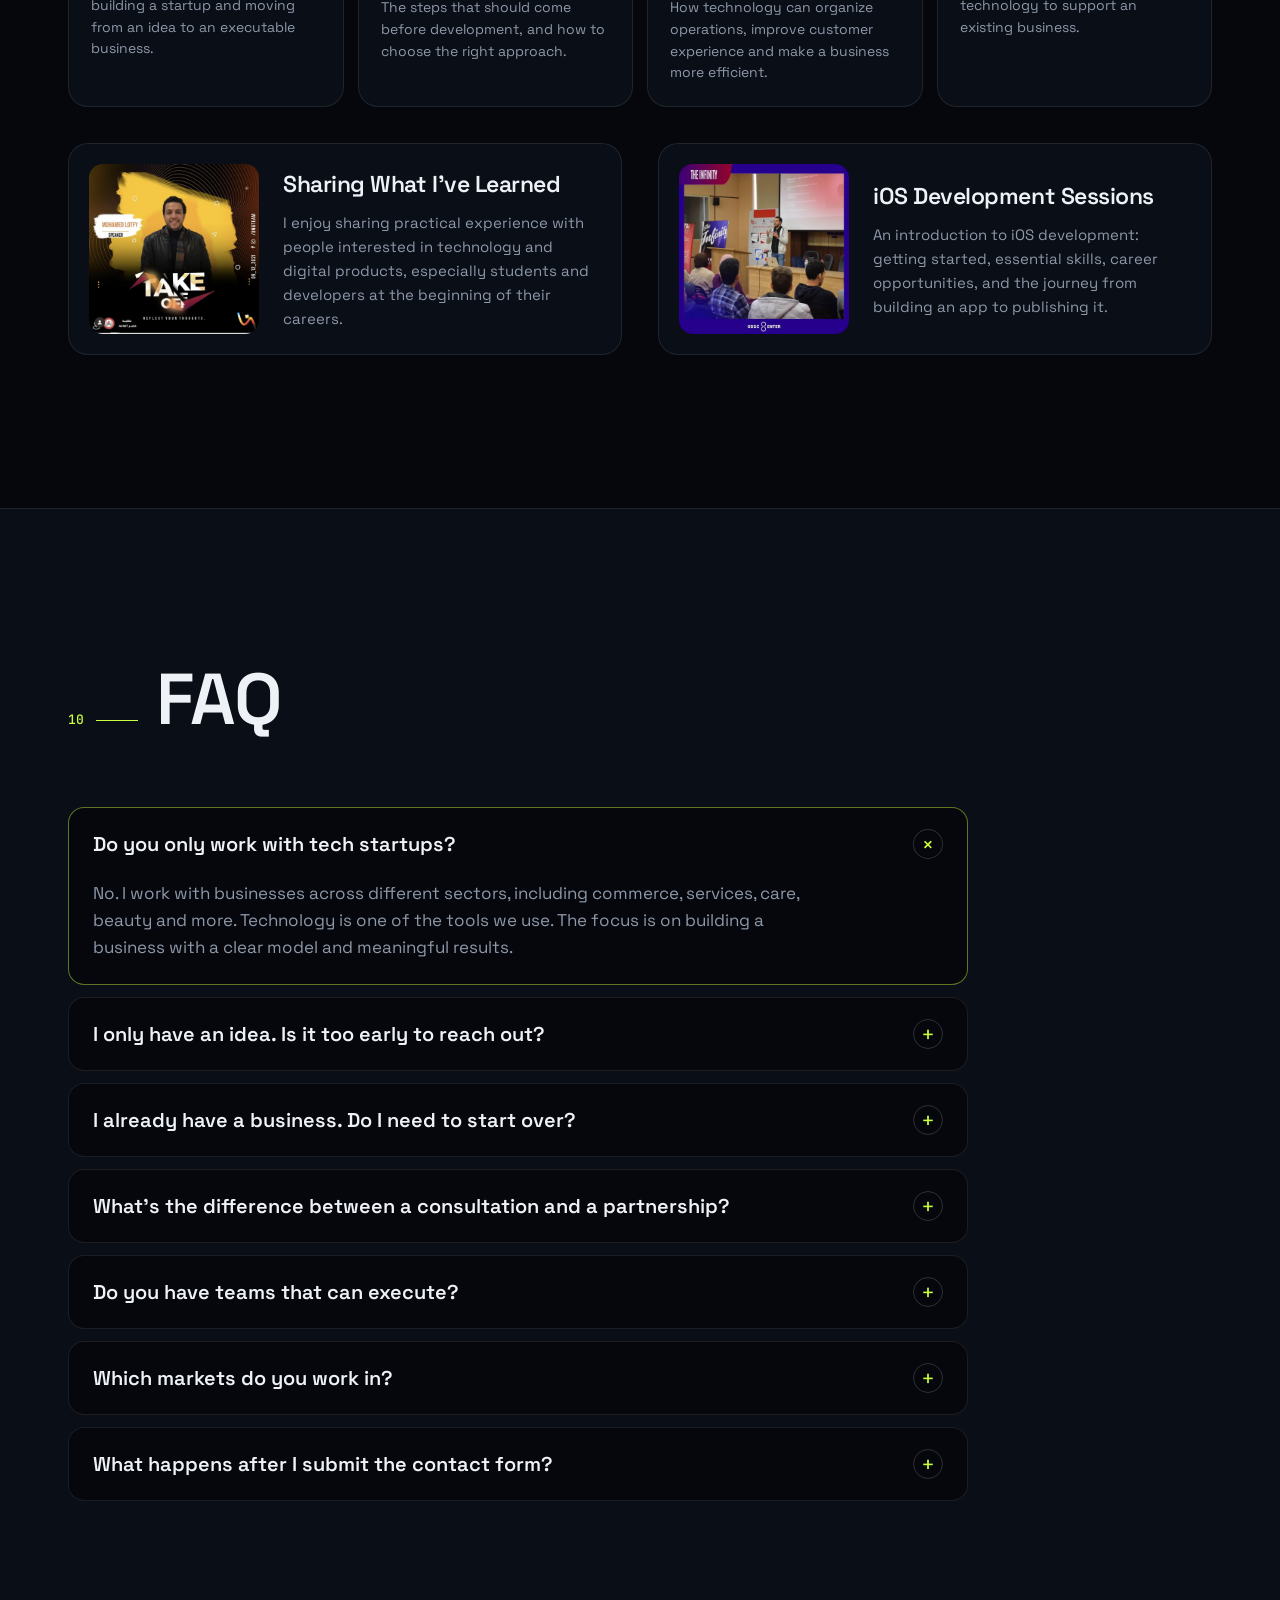
==== commit 9a561bf8: "Apply owner comments from the preview Company descriptions for Comma Care, Tryaq, Momenza, DLG and S" ====
--- a/index.html
+++ b/index.html
@@ -73,10 +73,11 @@
         <a class="btn btn--ghost magnetic" href="#contact" data-topic="Existing business"><span data-ar="ناقش معي مشروعك">Let’s Talk About Your Business</span></a>
       </div>
       <ul class="trust">
-        <li><b><span class="count" data-to="20">0</span>+</b><span data-ar="شركة ومشروع ساهمت في بنائها">startups &amp; ventures</span></li>
-        <li><b data-ar="+<span class='count' data-to='6'>0</span> مليون">SAR <span class="count" data-to="6">0</span>M+</b><span data-ar="ريال إيرادات سنوية">annual revenue</span></li>
-        <li><b><span class="count" data-to="500">0</span>+</b><span data-ar="شخص ضمن فرق العمل">people across my teams</span></li>
-        <li><b><span class="count" data-to="1000" data-sep="1">0</span>+</b><span data-ar="مشروع تقني">tech projects</span></li>
+        <li><b><span class="count" data-to="30">30</span>+</b><span data-ar="شركة ومشروع ساهمت في بنائها">startups &amp; ventures</span></li>
+        <li><b data-ar="+<span class='count' data-to='6'>6</span> مليون">SAR <span class="count" data-to="6">6</span>M+</b><span data-ar="ريال إيرادات سنوية">annual revenue</span></li>
+        <li><b><span class="count" data-to="500">500</span>+</b><span data-ar="شخص ضمن فرق العمل">people across my teams</span></li>
+        <li><b><span class="count" data-to="1000" data-sep="1">1,000</span>+</b><span data-ar="مشروع تقني">tech projects</span></li>
+        <li><b><span class="count" data-to="250">250</span>+</b><span data-ar="استشارة">consultations</span></li>
       </ul>
     </div>
 
@@ -299,11 +300,12 @@
     </div>
 
     <div class="stats">
-      <div class="stat reveal"><b><span class="count" data-to="20">0</span><em>+</em></b><span data-ar="شركة ناشئة ومشروعًا ساهمت في بنائها">startups and ventures contributed to</span></div>
-      <div class="stat reveal"><b><span class="count" data-to="6">0</span><em data-ar="مليون+">M+</em></b><span data-ar="ريال سعودي إيرادات سنوية عبر الشركات">SAR annual revenue across my companies</span></div>
-      <div class="stat reveal"><b><span class="count" data-to="500">0</span><em>+</em></b><span data-ar="شخص ضمن فرق وشبكات العمل">people across the teams and networks I work with</span></div>
-      <div class="stat reveal"><b><span class="count" data-to="1000" data-sep="1">0</span><em>+</em></b><span data-ar="مشروع تقني نفّذته الفرق التي أعمل معها">tech projects delivered by the teams I work with</span></div>
-      <div class="stat reveal"><b><span class="count" data-since="2013">0</span><em>+</em></b><span data-ar="عامًا من الخبرة في التكنولوجيا وبناء المشروعات">years in technology and business building</span></div>
+      <div class="stat reveal"><b><span class="count" data-to="30">30</span><em>+</em></b><span data-ar="شركة ناشئة ومشروعًا ساهمت في بنائها">startups and ventures contributed to</span></div>
+      <div class="stat reveal"><b><span class="count" data-to="6">6</span><em data-ar="مليون+">M+</em></b><span data-ar="ريال سعودي إيرادات سنوية عبر الشركات">SAR annual revenue across my companies</span></div>
+      <div class="stat reveal"><b><span class="count" data-to="500">500</span><em>+</em></b><span data-ar="شخص ضمن فرق وشبكات العمل">people across the teams and networks I work with</span></div>
+      <div class="stat reveal"><b><span class="count" data-to="1000" data-sep="1">1,000</span><em>+</em></b><span data-ar="مشروع تقني نفّذته الفرق التي أعمل معها">tech projects delivered by the teams I work with</span></div>
+      <div class="stat reveal"><b><span class="count" data-to="250">250</span><em>+</em></b><span data-ar="استشارة قدّمتها لأصحاب الأعمال">consultations with business owners</span></div>
+      <div class="stat reveal"><b><span class="count" data-since="2013">13</span><em>+</em></b><span data-ar="عامًا من الخبرة في التكنولوجيا وبناء المشروعات">years in technology and business building</span></div>
     </div>
   </div>
 </section>
@@ -317,12 +319,12 @@
     </header>
     <ul class="positions">
       <li class="pos reveal"><h3>Quarizm Solutions</h3><span class="pos__role" data-ar="<i class='pulse'></i>شريك مؤسس ومدير تنفيذي"><i class="pulse"></i>Co-Founder &amp; Executive Director</span><p class="pos__desc" data-ar="شركة متخصصة في الحلول الرقمية وتطوير البرمجيات، وتعمل على تحويل احتياجات الشركات إلى منتجات وأنظمة تقنية قابلة للاستخدام والتوسع.">A software and digital solutions company that helps businesses turn their needs into practical, scalable technology products and systems.</p></li>
-      <li class="pos reveal"><h3>Comma Care</h3><span class="pos__role" data-ar="<i class='pulse'></i>شريك مؤسس ومدير عام"><i class="pulse"></i>Co-Founder &amp; General Manager</span><p class="pos__desc" data-ar="منصة تقنية لإدارة الحجوزات والخدمات، تهدف إلى تنظيم تجربة العملاء ومساعدة مقدمي الخدمات على إدارة أعمالهم بكفاءة.">A technology platform for managing bookings and services, helping service providers organize their operations and improve the customer experience.</p></li>
+      <li class="pos reveal"><h3>Comma Care</h3><span class="pos__role" data-ar="<i class='pulse'></i>شريك مؤسس ومدير عام"><i class="pulse"></i>Co-Founder &amp; General Manager</span><p class="pos__desc" data-ar="منصة تقنية مالية (فينتك) لتمويل العيادات. حصلت على تمويل يتجاوز 100 مليون ريال، وتبلغ قيمتها السوقية 800 مليون ريال، ونعمل على أن تصبح شركة يونيكورن بقيمة مليار دولار.">A fintech platform that finances clinics. It has raised more than SAR 100M in funding, is valued at SAR 800M, and is on its way to becoming a unicorn worth $1B.</p></li>
       <li class="pos reveal"><h3 data-ar="حور كوزماتيكس">HOOR Cosmetics</h3><span class="pos__role" data-ar="<i class='pulse'></i>شريك مؤسس"><i class="pulse"></i>Co-Founder</span><p class="pos__desc" data-ar="علامة تجارية في مجال مستحضرات التجميل.">A brand in the cosmetics industry.</p></li>
-      <li class="pos reveal"><h3>Tryaq</h3><span class="pos__role" data-ar="<i class='pulse'></i>شريك مؤسس"><i class="pulse"></i>Co-Founder</span></li>
-      <li class="pos reveal"><h3>Momenza</h3><span class="pos__role" data-ar="<i class='pulse'></i>شريك مؤسس"><i class="pulse"></i>Co-Founder</span></li>
-      <li class="pos reveal"><h3>DLG</h3><span class="pos__role" data-ar="<i class='pulse'></i>شريك مؤسس"><i class="pulse"></i>Co-Founder</span></li>
-      <li class="pos reveal"><h3>Staffora</h3><span class="pos__role" data-ar="<i class='pulse'></i>شريك مؤسس"><i class="pulse"></i>Co-Founder</span></li>
+      <li class="pos reveal"><h3>Tryaq</h3><span class="pos__role" data-ar="<i class='pulse'></i>شريك مؤسس"><i class="pulse"></i>Co-Founder</span><p class="pos__desc" data-ar="مجموعة صيدليات.">A pharmacy group.</p></li>
+      <li class="pos reveal"><h3>Momenza</h3><span class="pos__role" data-ar="<i class='pulse'></i>شريك مؤسس"><i class="pulse"></i>Co-Founder</span><p class="pos__desc" data-ar="شركة برمجة وتسويق وبناء شركات ناشئة وأعمال.">A company for software, marketing, and building startups and businesses.</p></li>
+      <li class="pos reveal"><h3>DLG</h3><span class="pos__role" data-ar="<i class='pulse'></i>شريك مؤسس"><i class="pulse"></i>Co-Founder</span><p class="pos__desc" data-ar="شركة تسويق.">A marketing company.</p></li>
+      <li class="pos reveal"><h3>Staffora</h3><span class="pos__role" data-ar="<i class='pulse'></i>شريك مؤسس"><i class="pulse"></i>Co-Founder</span><p class="pos__desc" data-ar="منصة SaaS لإدارة الموارد البشرية.">A SaaS HR platform.</p></li>
       <li class="pos reveal"><h3 data-ar="استشارات الأعمال والتكنولوجيا">Business &amp; Technology Consulting</h3><span class="pos__role" data-ar="<i class='pulse'></i>مستشار"><i class="pulse"></i>Consultant</span><p class="pos__desc" data-ar="أعمل مع أصحاب الشركات ورواد الأعمال على تطوير نماذج الأعمال، وتحسين الأداء، وربط القرارات التجارية بالحلول التقنية المناسبة.">Working with founders and business owners on business models, performance improvement, and selecting technology that supports business goals.</p></li>
     </ul>
   </div>
@@ -366,6 +368,7 @@
       <span class="head__no">08</span>
       <h2 class="head__title scramble-in" data-text="Selected work" data-ar="نماذج من المشروعات">Selected work</h2>
     </header>
+    <p class="lede reveal" data-ar="اختيار عشوائي من بين أكثر من 1,000 عمل.">A random selection from more than 1,000 projects.</p>
     <div class="work">
       <a class="project tilt reveal" href="https://vegaesco.com/" target="_blank" rel="noopener">
         <div class="project__img"><img src="assets/vega.webp" alt="Vega Power website" loading="lazy" width="1200" height="675"></div>
@@ -398,10 +401,6 @@
       <a class="project tilt reveal" href="https://salahseleemteam.com/" target="_blank" rel="noopener">
         <div class="project__img"><img src="assets/sst.webp" alt="SST website" loading="lazy" width="1200" height="675"></div>
         <div class="project__meta"><h3>SST</h3><p data-ar="منصة رقمية لخدمات التدريب والإرشاد الرياضي">Digital platform for fitness coaching and training</p><span class="project__go" data-ar="زيارة الموقع ↖">Visit ↗</span></div>
-      </a>
-      <a class="project tilt reveal" href="http://egygool.com/" target="_blank" rel="noopener">
-        <div class="project__img"><img src="assets/egygool.webp" alt="Egygool football platform" loading="lazy" width="1200" height="675"></div>
-        <div class="project__meta"><h3>Egygool</h3><p data-ar="منصة متخصصة في كرة القدم">Football platform</p><span class="project__go" data-ar="زيارة الموقع ↖">Visit ↗</span></div>
       </a>
       <a class="project tilt reveal" href="https://mahd-eldahab.quarizm.online/" target="_blank" rel="noopener">
         <div class="project__img"><img src="assets/mahd.webp" alt="Mahd Eldahab jewellery store" loading="lazy" width="910" height="792"></div>
--- a/css/style.css
+++ b/css/style.css
@@ -694,3 +694,18 @@
 .stat b { display: inline-block; transform-origin: 0 50%; }
 .trust b { display: inline-block; transform-origin: 0 50%; }
 [dir="rtl"] .stat b, [dir="rtl"] .trust b { transform-origin: 100% 50%; }
+
+/* six stats: three per row */
+.stats { grid-template-columns: repeat(3, 1fr); }
+.stat { border-bottom: 1px solid var(--line); padding-bottom: 24px; }
+.stat:nth-child(3n) { border-right: 0; }
+[dir="rtl"] .stat:nth-child(3n) { border-left: 0; }
+.stat:last-child { grid-column: auto; }
+@media (max-width: 1000px) {
+  .stats { grid-template-columns: repeat(2, 1fr); }
+  .stat:nth-child(3n) { border-right: 1px solid var(--line); }
+  .stat:nth-child(2n) { border-right: 0; }
+  [dir="rtl"] .stat:nth-child(3n) { border-left: 1px solid var(--line); }
+  [dir="rtl"] .stat:nth-child(2n) { border-left: 0; }
+}
+.trust { gap: 10px 24px; }
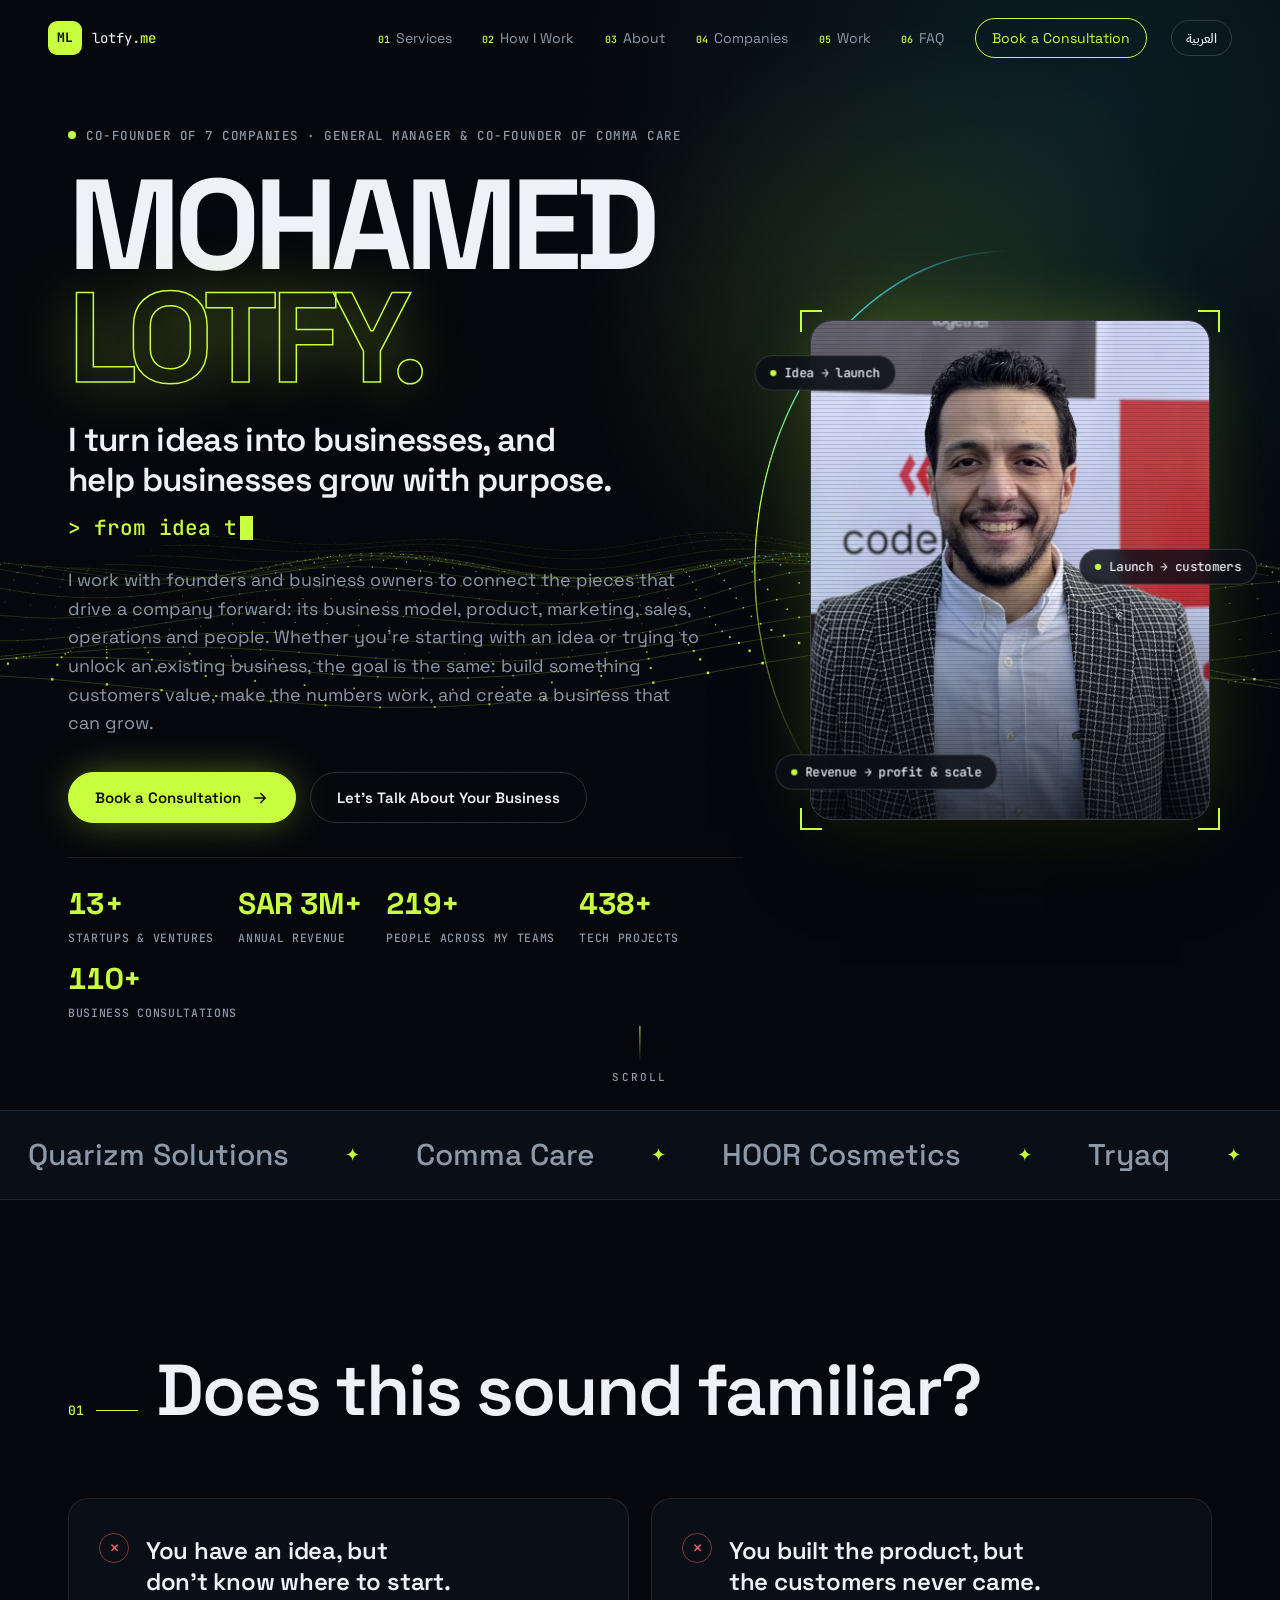
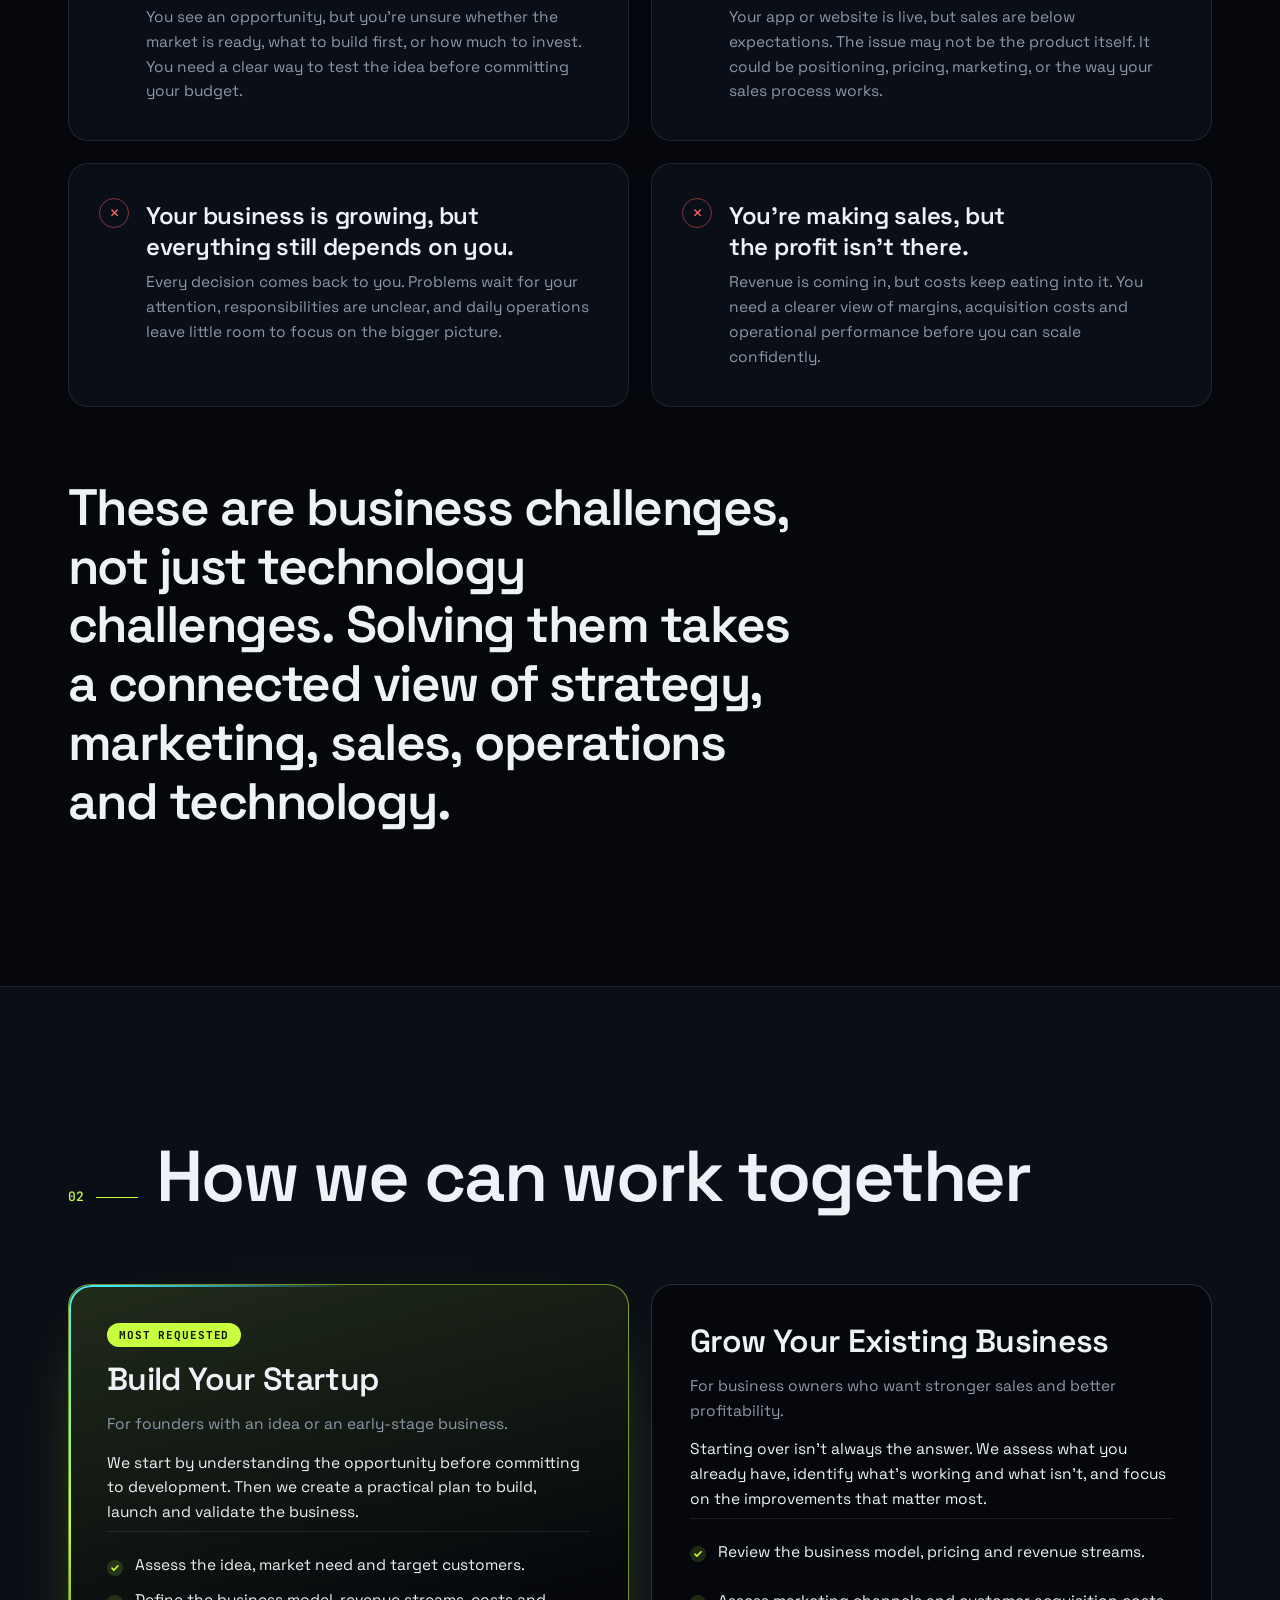
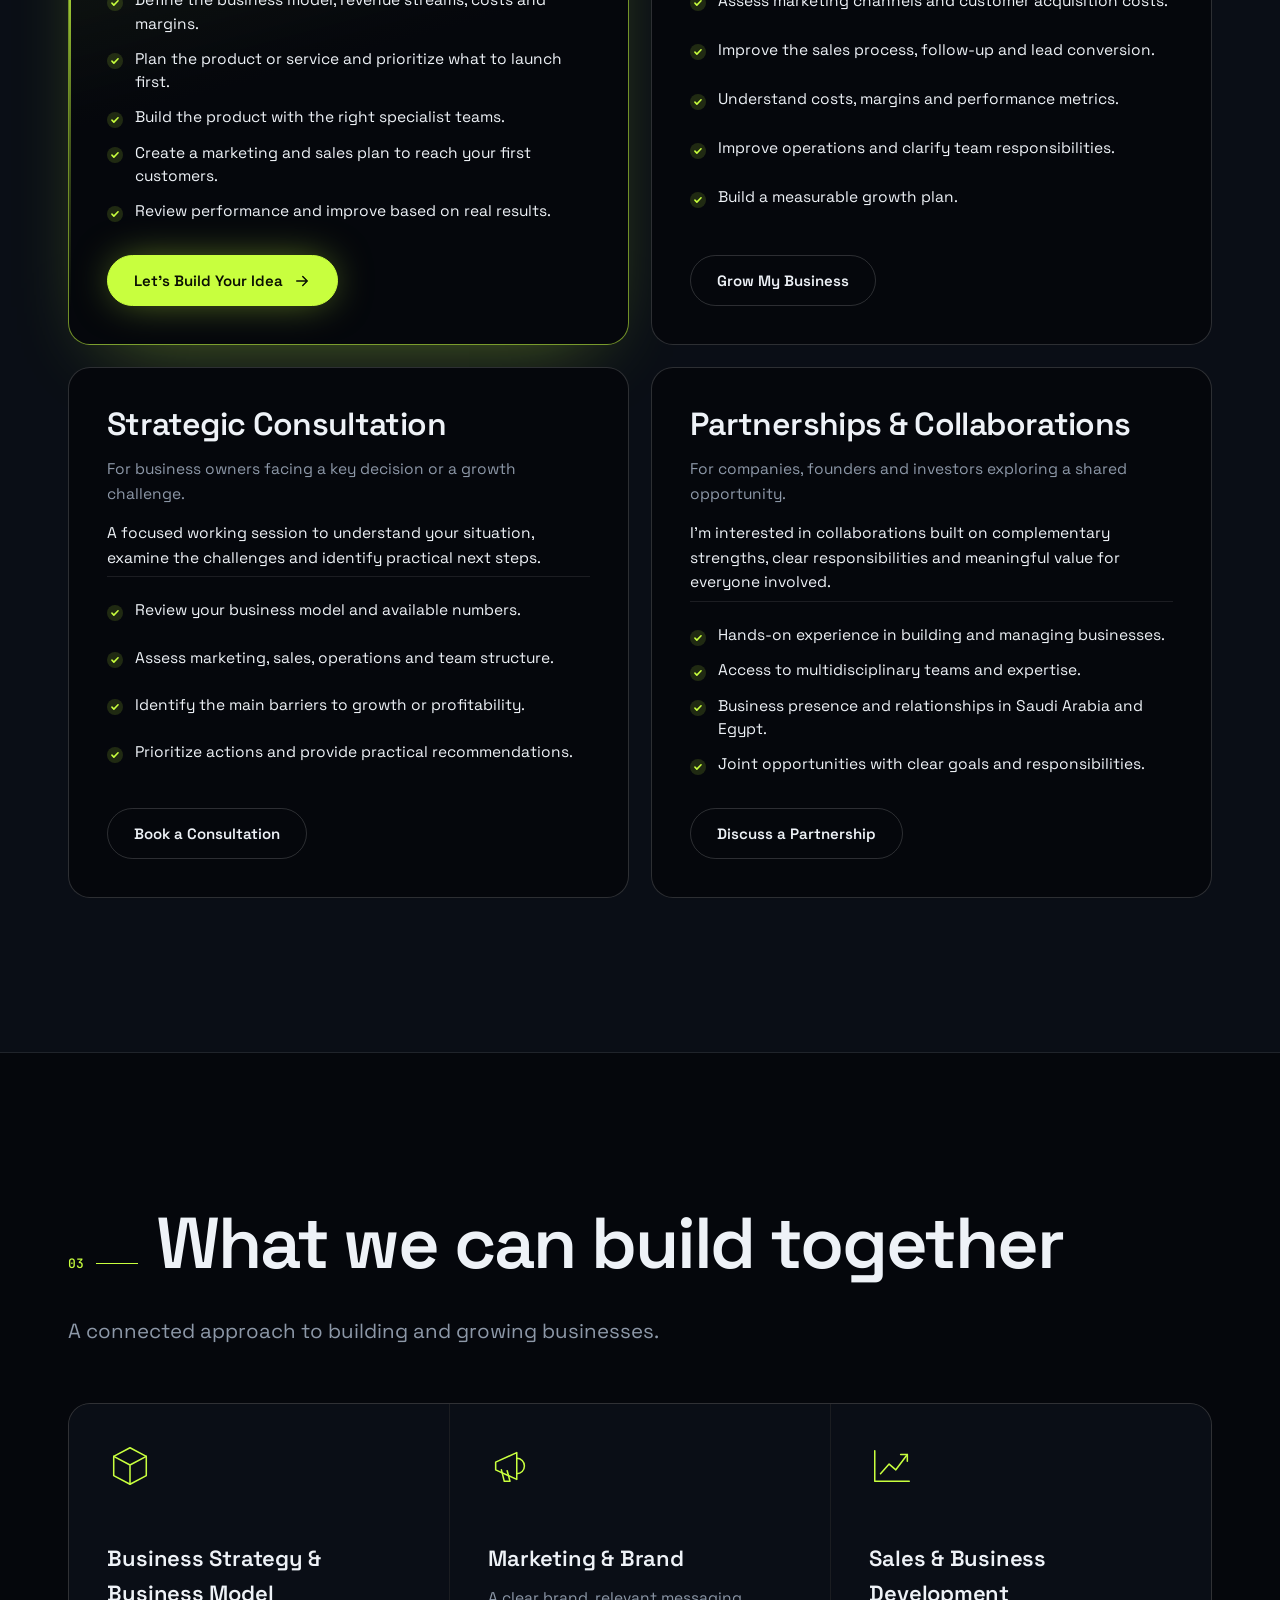
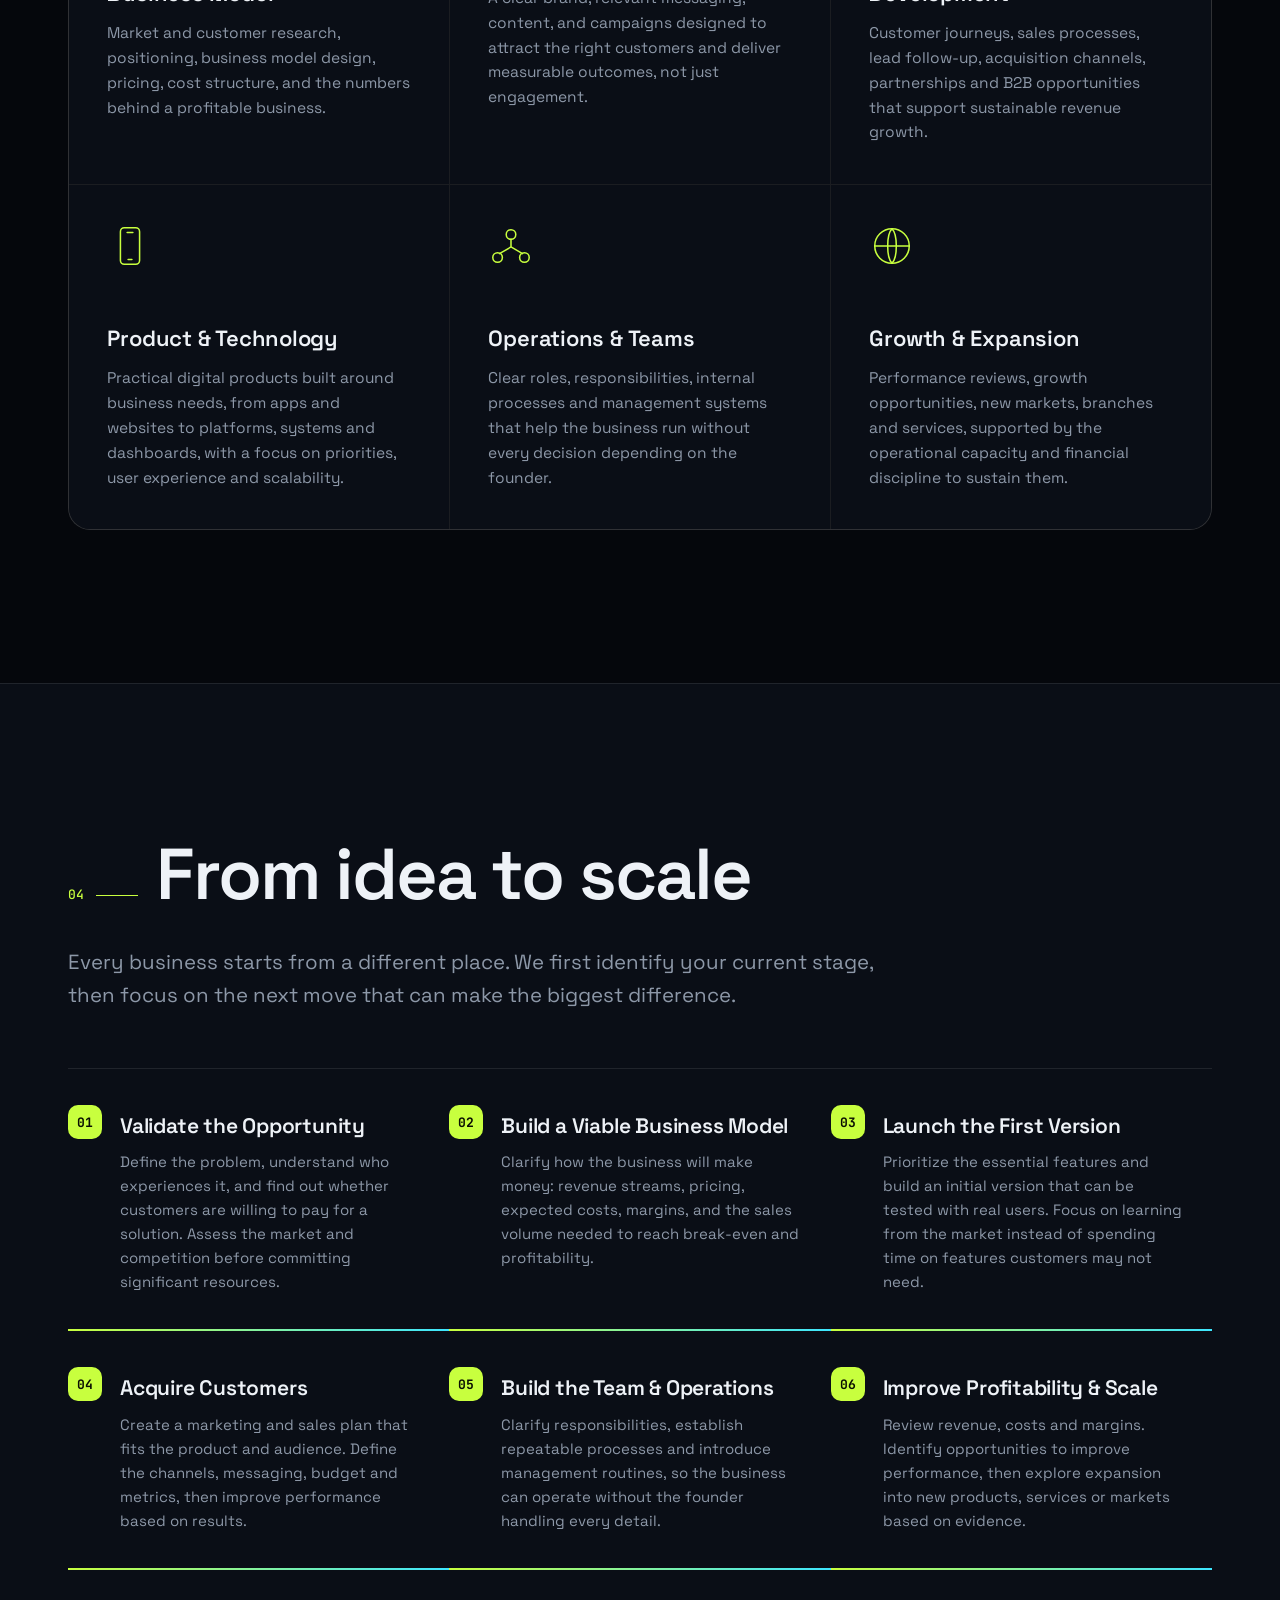
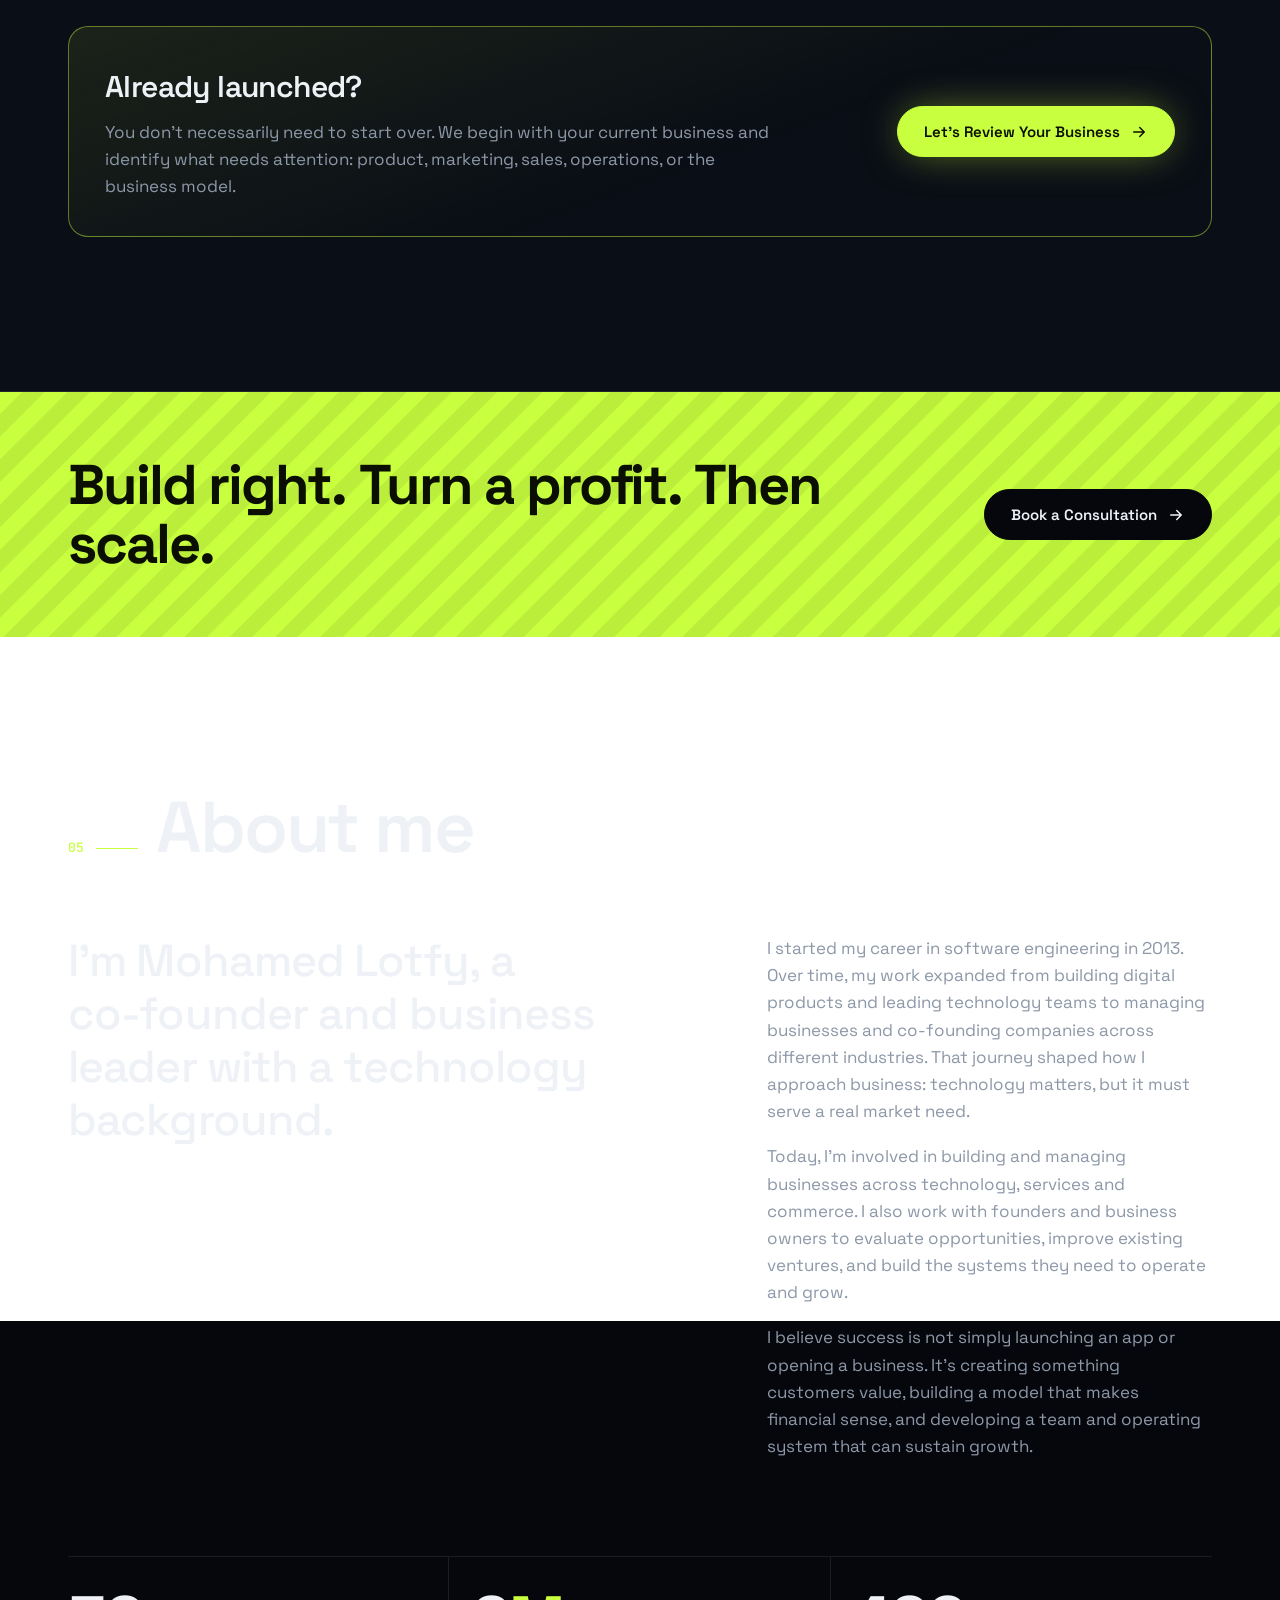
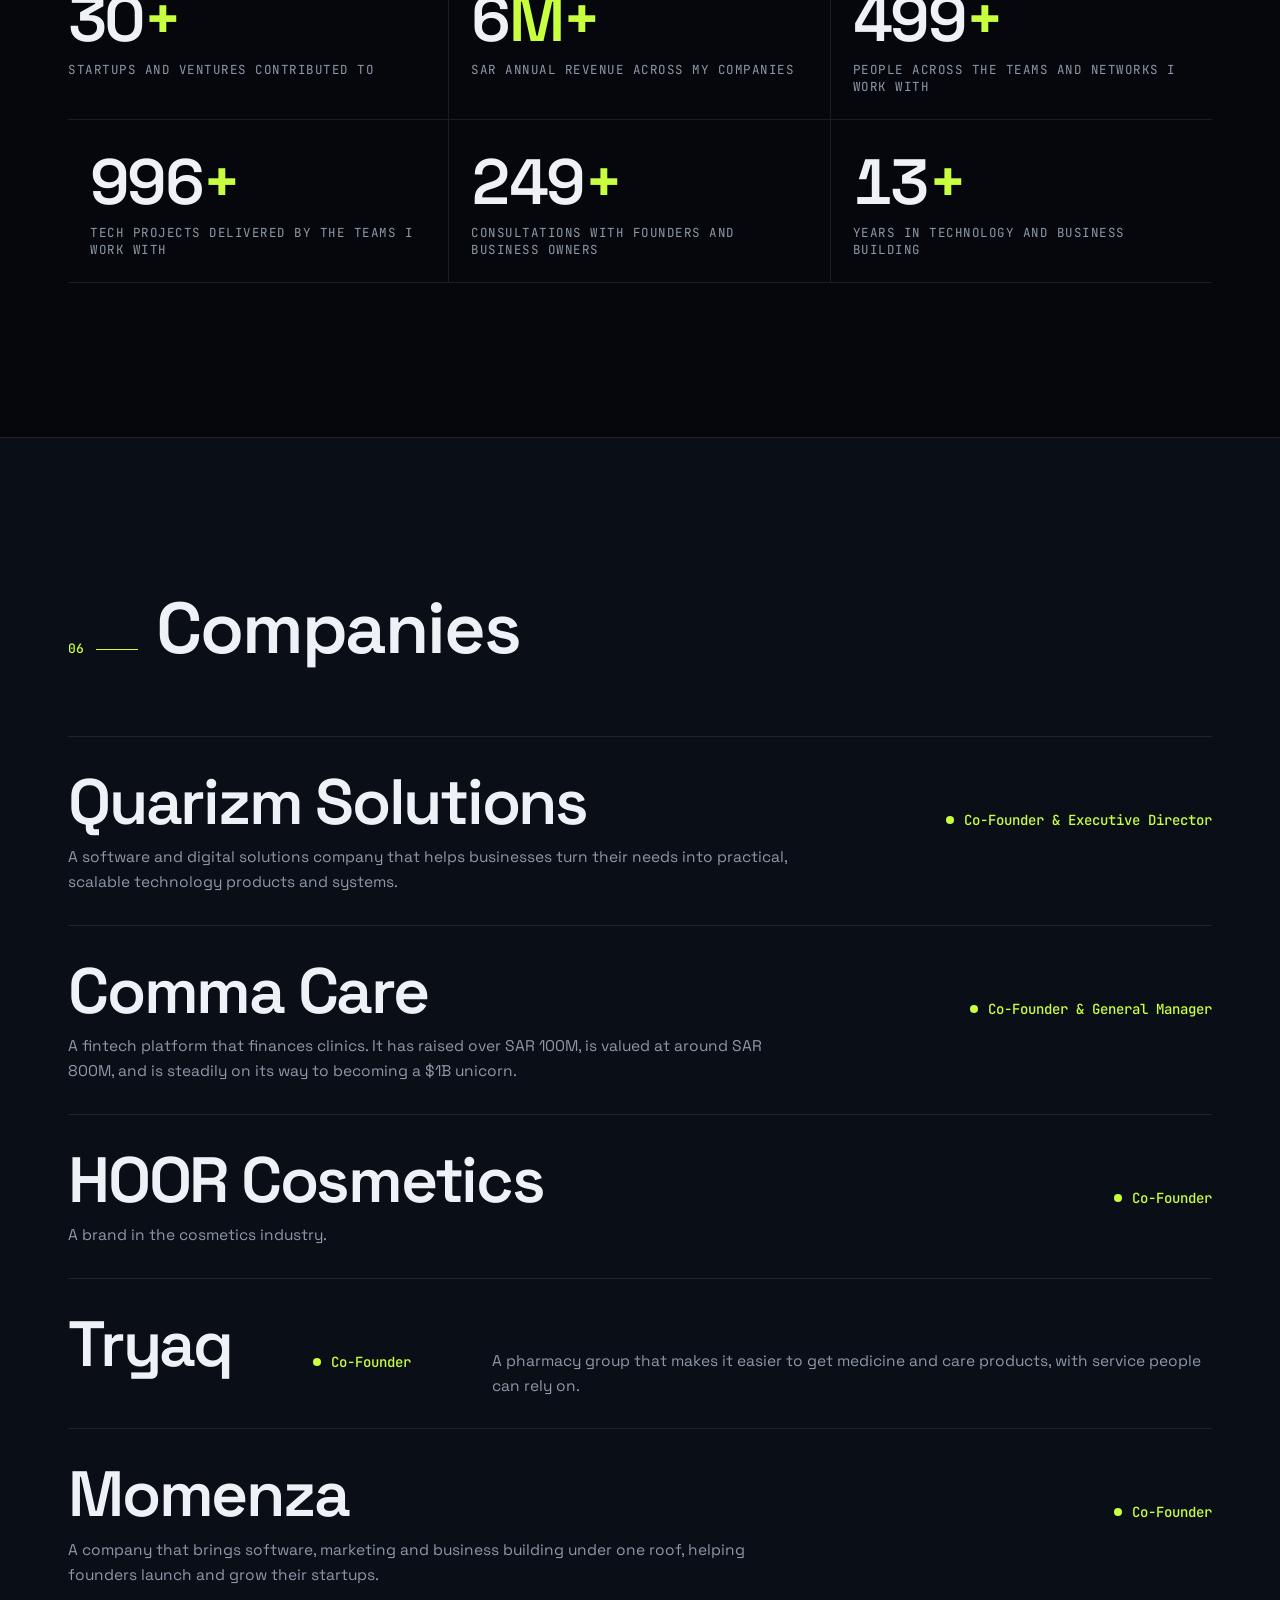
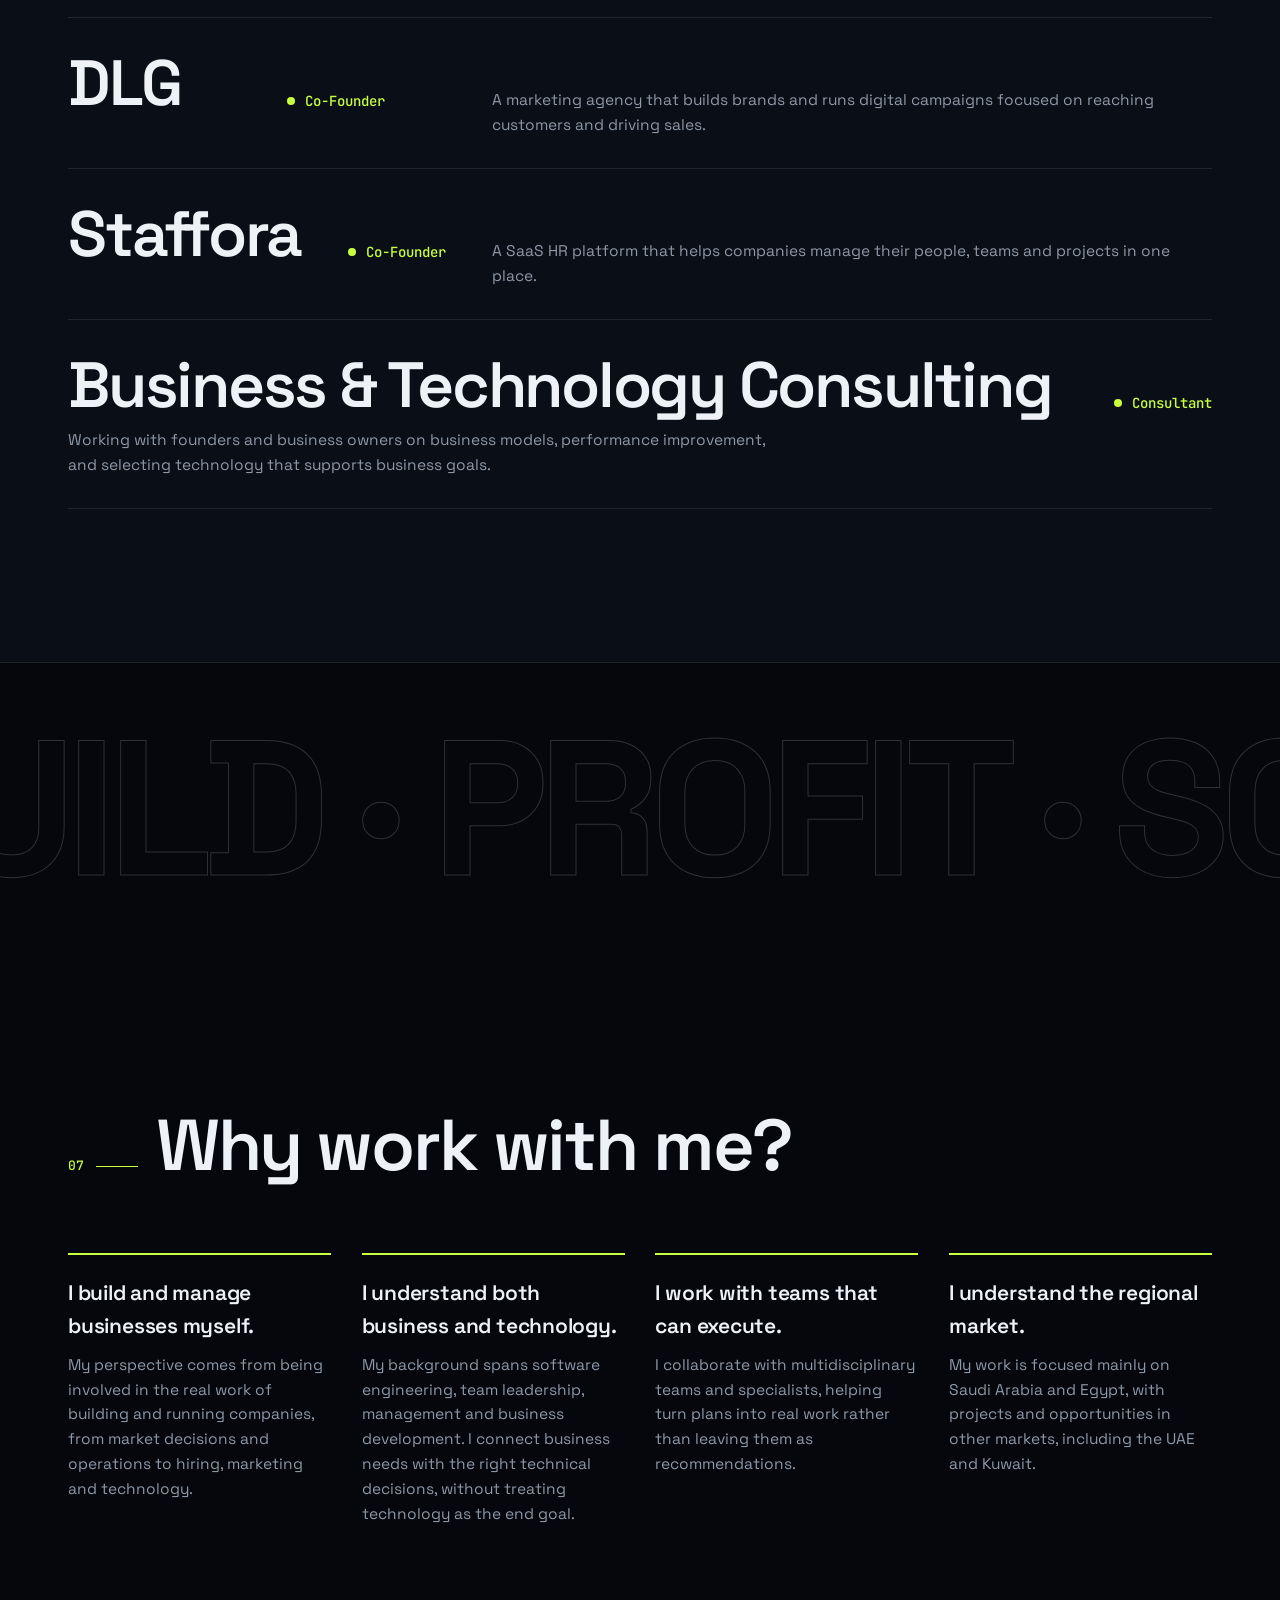
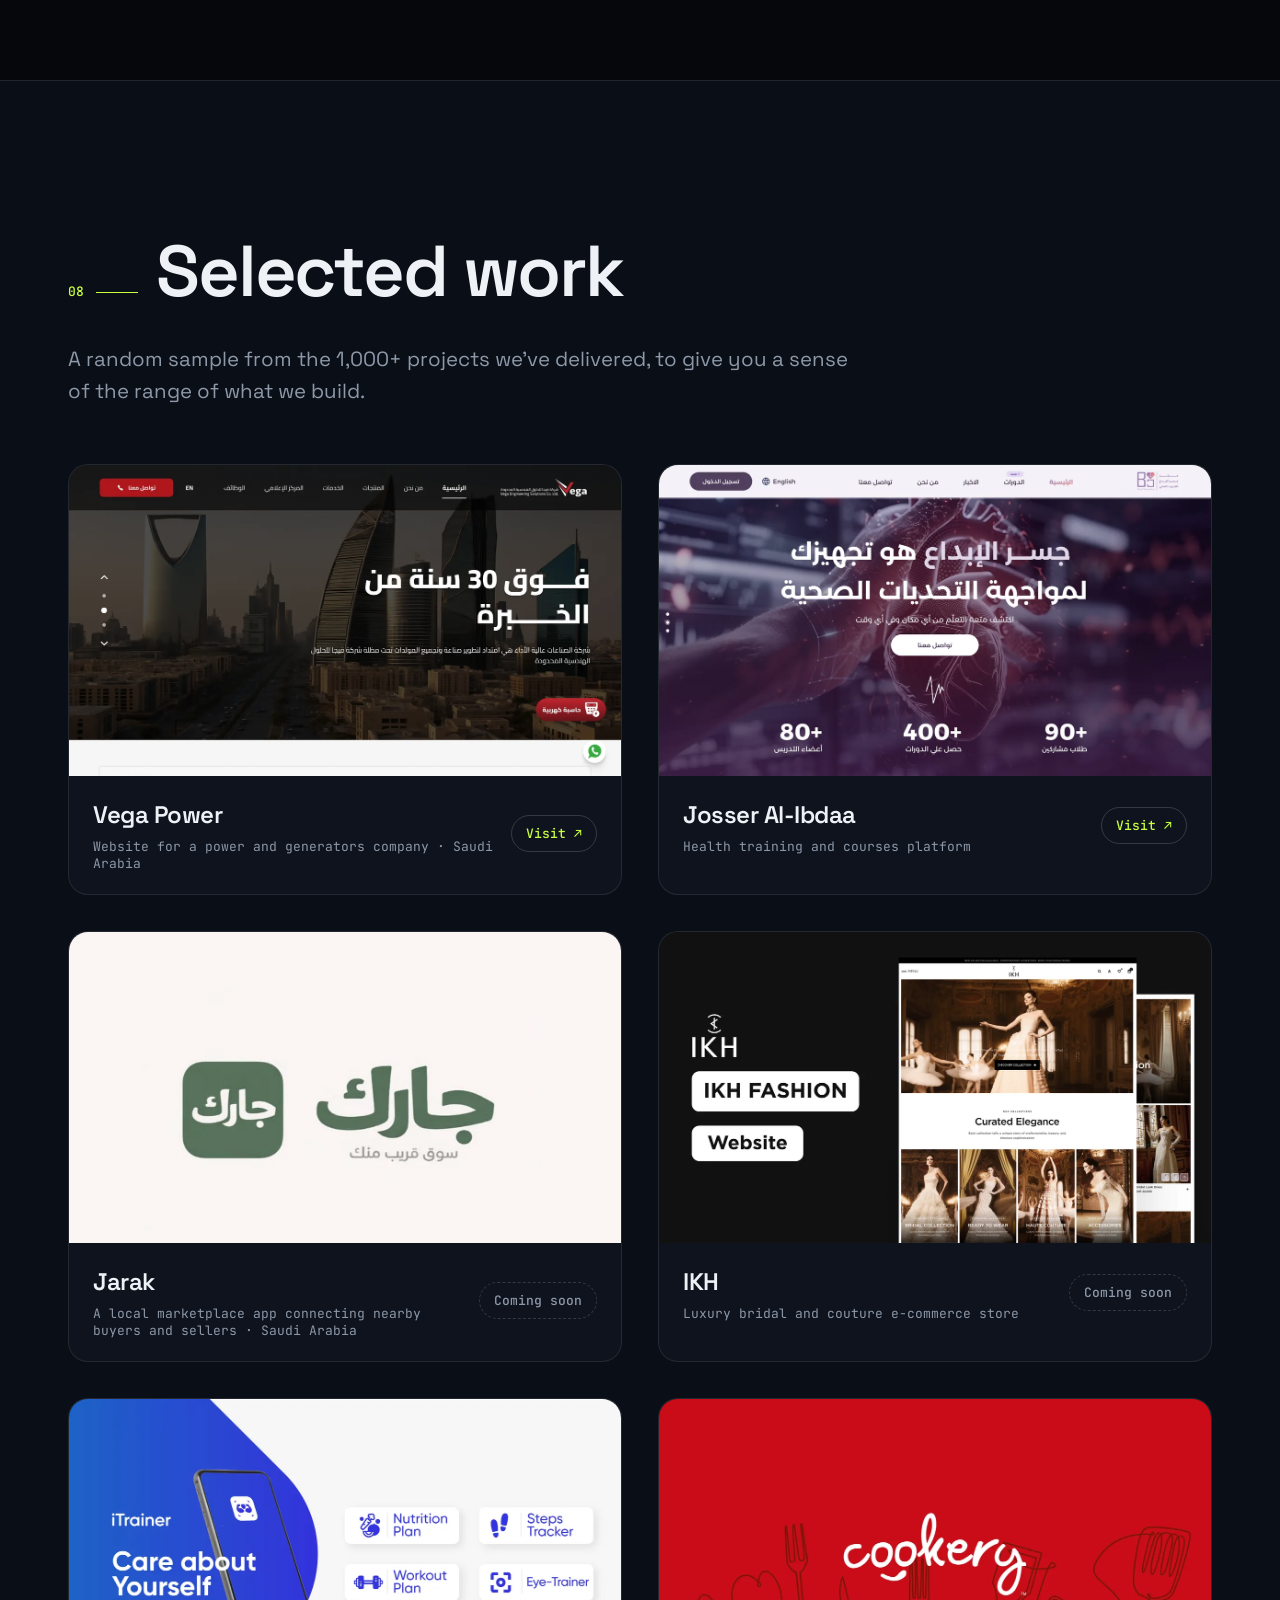
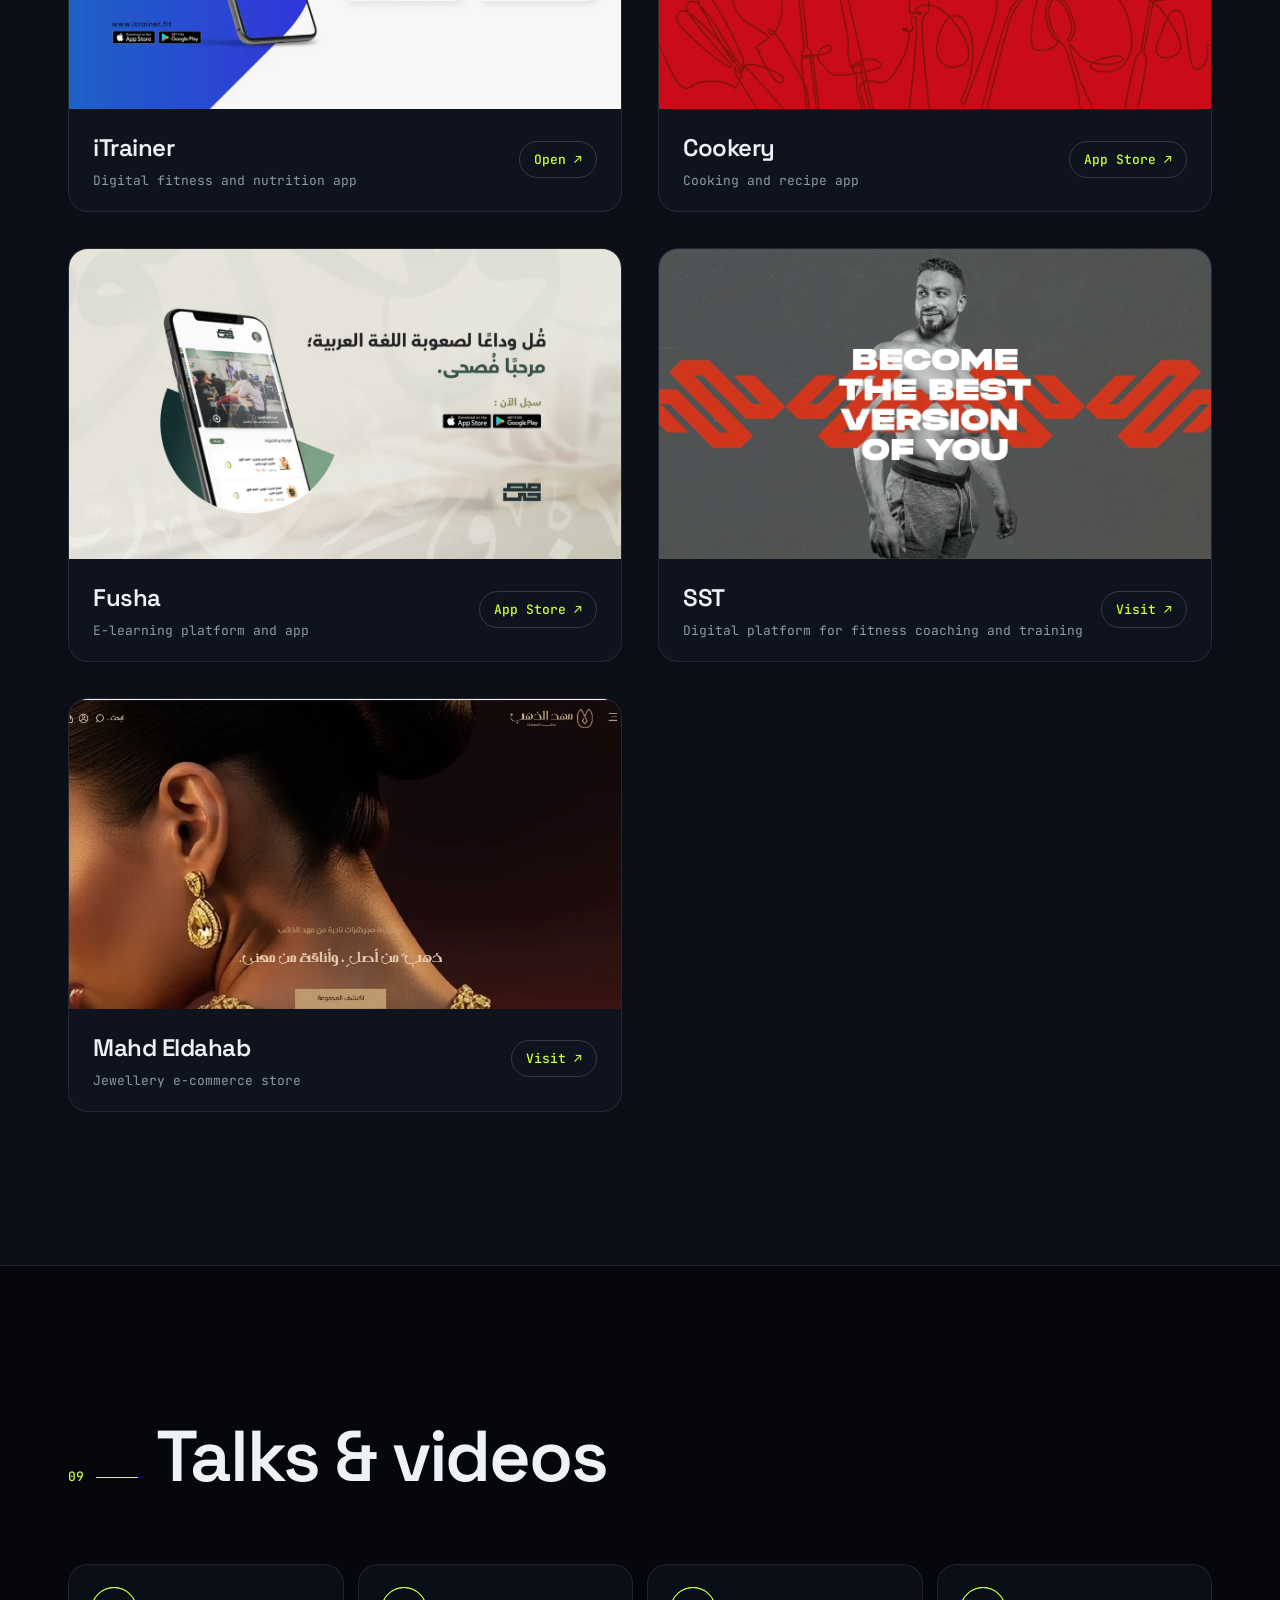
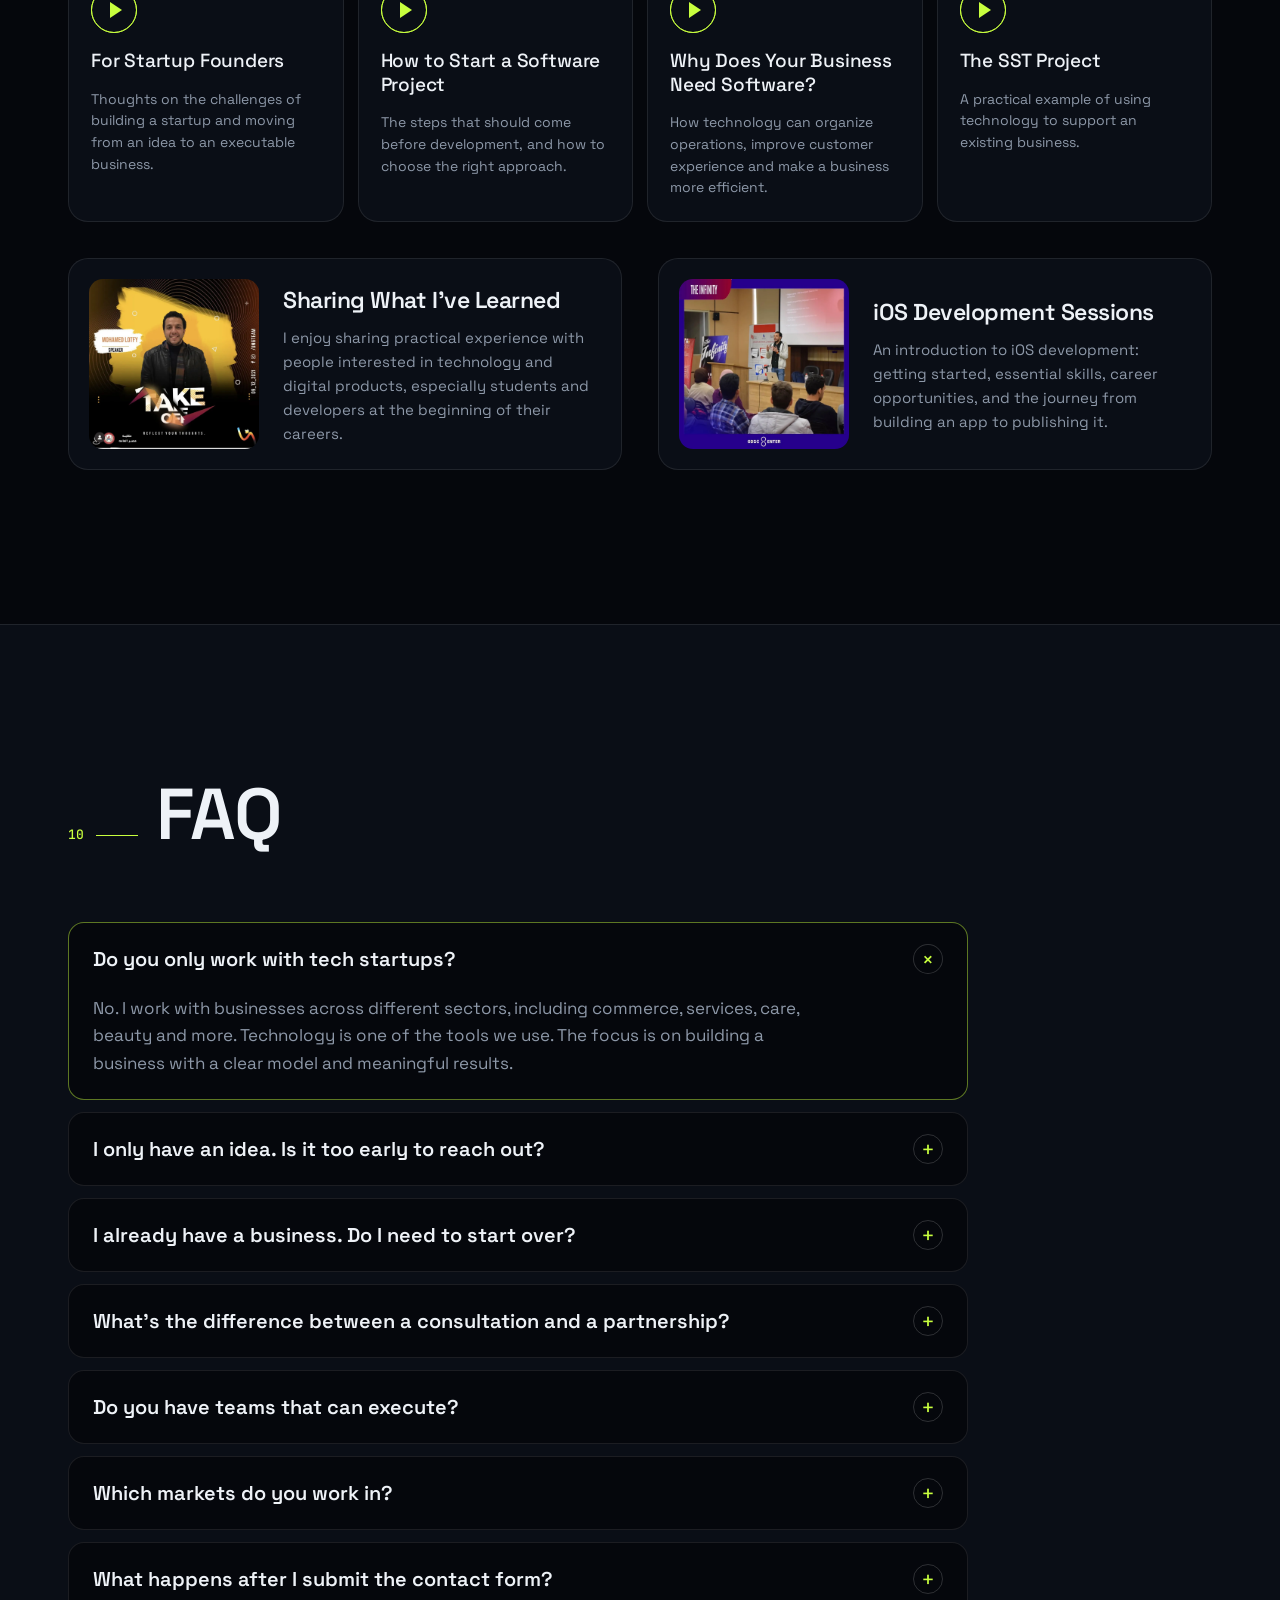
==== commit 7db8b948: "Polish company descriptions and portfolio copy Co-Authored-By: Claude Opus 5.5 <noreply@anthropic.co" ====
--- a/index.html
+++ b/index.html
@@ -77,7 +77,7 @@
         <li><b data-ar="+<span class='count' data-to='6'>6</span> مليون">SAR <span class="count" data-to="6">6</span>M+</b><span data-ar="ريال إيرادات سنوية">annual revenue</span></li>
         <li><b><span class="count" data-to="500">500</span>+</b><span data-ar="شخص ضمن فرق العمل">people across my teams</span></li>
         <li><b><span class="count" data-to="1000" data-sep="1">1,000</span>+</b><span data-ar="مشروع تقني">tech projects</span></li>
-        <li><b><span class="count" data-to="250">250</span>+</b><span data-ar="استشارة">consultations</span></li>
+        <li><b><span class="count" data-to="250">250</span>+</b><span data-ar="استشارة لأصحاب الأعمال">business consultations</span></li>
       </ul>
     </div>
 
@@ -304,7 +304,7 @@
       <div class="stat reveal"><b><span class="count" data-to="6">6</span><em data-ar="مليون+">M+</em></b><span data-ar="ريال سعودي إيرادات سنوية عبر الشركات">SAR annual revenue across my companies</span></div>
       <div class="stat reveal"><b><span class="count" data-to="500">500</span><em>+</em></b><span data-ar="شخص ضمن فرق وشبكات العمل">people across the teams and networks I work with</span></div>
       <div class="stat reveal"><b><span class="count" data-to="1000" data-sep="1">1,000</span><em>+</em></b><span data-ar="مشروع تقني نفّذته الفرق التي أعمل معها">tech projects delivered by the teams I work with</span></div>
-      <div class="stat reveal"><b><span class="count" data-to="250">250</span><em>+</em></b><span data-ar="استشارة قدّمتها لأصحاب الأعمال">consultations with business owners</span></div>
+      <div class="stat reveal"><b><span class="count" data-to="250">250</span><em>+</em></b><span data-ar="استشارة قدّمتها لأصحاب الأعمال ورواد الأعمال">consultations with founders and business owners</span></div>
       <div class="stat reveal"><b><span class="count" data-since="2013">13</span><em>+</em></b><span data-ar="عامًا من الخبرة في التكنولوجيا وبناء المشروعات">years in technology and business building</span></div>
     </div>
   </div>
@@ -319,12 +319,12 @@
     </header>
     <ul class="positions">
       <li class="pos reveal"><h3>Quarizm Solutions</h3><span class="pos__role" data-ar="<i class='pulse'></i>شريك مؤسس ومدير تنفيذي"><i class="pulse"></i>Co-Founder &amp; Executive Director</span><p class="pos__desc" data-ar="شركة متخصصة في الحلول الرقمية وتطوير البرمجيات، وتعمل على تحويل احتياجات الشركات إلى منتجات وأنظمة تقنية قابلة للاستخدام والتوسع.">A software and digital solutions company that helps businesses turn their needs into practical, scalable technology products and systems.</p></li>
-      <li class="pos reveal"><h3>Comma Care</h3><span class="pos__role" data-ar="<i class='pulse'></i>شريك مؤسس ومدير عام"><i class="pulse"></i>Co-Founder &amp; General Manager</span><p class="pos__desc" data-ar="منصة تقنية مالية (فينتك) لتمويل العيادات. حصلت على تمويل يتجاوز 100 مليون ريال، وتبلغ قيمتها السوقية 800 مليون ريال، ونعمل على أن تصبح شركة يونيكورن بقيمة مليار دولار.">A fintech platform that finances clinics. It has raised more than SAR 100M in funding, is valued at SAR 800M, and is on its way to becoming a unicorn worth $1B.</p></li>
+      <li class="pos reveal"><h3>Comma Care</h3><span class="pos__role" data-ar="<i class='pulse'></i>شريك مؤسس ومدير عام"><i class="pulse"></i>Co-Founder &amp; General Manager</span><p class="pos__desc" data-ar="منصة تقنية مالية (فينتك) متخصصة في تمويل العيادات. نجحت في جمع تمويل يتجاوز 100 مليون ريال، وتُقدَّر قيمتها السوقية بنحو 800 مليون ريال، وتسير بخطى ثابتة نحو أن تصبح شركة يونيكورن بقيمة مليار دولار.">A fintech platform that finances clinics. It has raised over SAR 100M, is valued at around SAR 800M, and is steadily on its way to becoming a $1B unicorn.</p></li>
       <li class="pos reveal"><h3 data-ar="حور كوزماتيكس">HOOR Cosmetics</h3><span class="pos__role" data-ar="<i class='pulse'></i>شريك مؤسس"><i class="pulse"></i>Co-Founder</span><p class="pos__desc" data-ar="علامة تجارية في مجال مستحضرات التجميل.">A brand in the cosmetics industry.</p></li>
-      <li class="pos reveal"><h3>Tryaq</h3><span class="pos__role" data-ar="<i class='pulse'></i>شريك مؤسس"><i class="pulse"></i>Co-Founder</span><p class="pos__desc" data-ar="مجموعة صيدليات.">A pharmacy group.</p></li>
-      <li class="pos reveal"><h3>Momenza</h3><span class="pos__role" data-ar="<i class='pulse'></i>شريك مؤسس"><i class="pulse"></i>Co-Founder</span><p class="pos__desc" data-ar="شركة برمجة وتسويق وبناء شركات ناشئة وأعمال.">A company for software, marketing, and building startups and businesses.</p></li>
-      <li class="pos reveal"><h3>DLG</h3><span class="pos__role" data-ar="<i class='pulse'></i>شريك مؤسس"><i class="pulse"></i>Co-Founder</span><p class="pos__desc" data-ar="شركة تسويق.">A marketing company.</p></li>
-      <li class="pos reveal"><h3>Staffora</h3><span class="pos__role" data-ar="<i class='pulse'></i>شريك مؤسس"><i class="pulse"></i>Co-Founder</span><p class="pos__desc" data-ar="منصة SaaS لإدارة الموارد البشرية.">A SaaS HR platform.</p></li>
+      <li class="pos reveal"><h3>Tryaq</h3><span class="pos__role" data-ar="<i class='pulse'></i>شريك مؤسس"><i class="pulse"></i>Co-Founder</span><p class="pos__desc" data-ar="مجموعة صيدليات تجعل الحصول على الدواء ومنتجات العناية أسهل، بخدمة يعتمد عليها عملاؤها.">A pharmacy group that makes it easier to get medicine and care products, with service people can rely on.</p></li>
+      <li class="pos reveal"><h3>Momenza</h3><span class="pos__role" data-ar="<i class='pulse'></i>شريك مؤسس"><i class="pulse"></i>Co-Founder</span><p class="pos__desc" data-ar="شركة تجمع البرمجة والتسويق وبناء الأعمال تحت سقف واحد، لتساعد أصحاب الأفكار على إطلاق شركاتهم الناشئة وتنميتها.">A company that brings software, marketing and business building under one roof, helping founders launch and grow their startups.</p></li>
+      <li class="pos reveal"><h3>DLG</h3><span class="pos__role" data-ar="<i class='pulse'></i>شريك مؤسس"><i class="pulse"></i>Co-Founder</span><p class="pos__desc" data-ar="وكالة تسويق تبني العلامات التجارية وتدير حملاتها الرقمية، بتركيز على الوصول إلى العملاء وتحقيق المبيعات.">A marketing agency that builds brands and runs digital campaigns focused on reaching customers and driving sales.</p></li>
+      <li class="pos reveal"><h3>Staffora</h3><span class="pos__role" data-ar="<i class='pulse'></i>شريك مؤسس"><i class="pulse"></i>Co-Founder</span><p class="pos__desc" data-ar="منصة SaaS لإدارة الموارد البشرية، تساعد الشركات على تنظيم شؤون موظفيها وفرقها ومشاريعها في مكان واحد.">A SaaS HR platform that helps companies manage their people, teams and projects in one place.</p></li>
       <li class="pos reveal"><h3 data-ar="استشارات الأعمال والتكنولوجيا">Business &amp; Technology Consulting</h3><span class="pos__role" data-ar="<i class='pulse'></i>مستشار"><i class="pulse"></i>Consultant</span><p class="pos__desc" data-ar="أعمل مع أصحاب الشركات ورواد الأعمال على تطوير نماذج الأعمال، وتحسين الأداء، وربط القرارات التجارية بالحلول التقنية المناسبة.">Working with founders and business owners on business models, performance improvement, and selecting technology that supports business goals.</p></li>
     </ul>
   </div>
@@ -368,7 +368,7 @@
       <span class="head__no">08</span>
       <h2 class="head__title scramble-in" data-text="Selected work" data-ar="نماذج من المشروعات">Selected work</h2>
     </header>
-    <p class="lede reveal" data-ar="اختيار عشوائي من بين أكثر من 1,000 عمل.">A random selection from more than 1,000 projects.</p>
+    <p class="lede reveal" data-ar="مختارات عشوائية من بين أكثر من 1,000 مشروع نفّذناها، تعطيك لمحة عن تنوّع ما نبنيه.">A random sample from the 1,000+ projects we’ve delivered, to give you a sense of the range of what we build.</p>
     <div class="work">
       <a class="project tilt reveal" href="https://vegaesco.com/" target="_blank" rel="noopener">
         <div class="project__img"><img src="assets/vega.webp" alt="Vega Power website" loading="lazy" width="1200" height="675"></div>
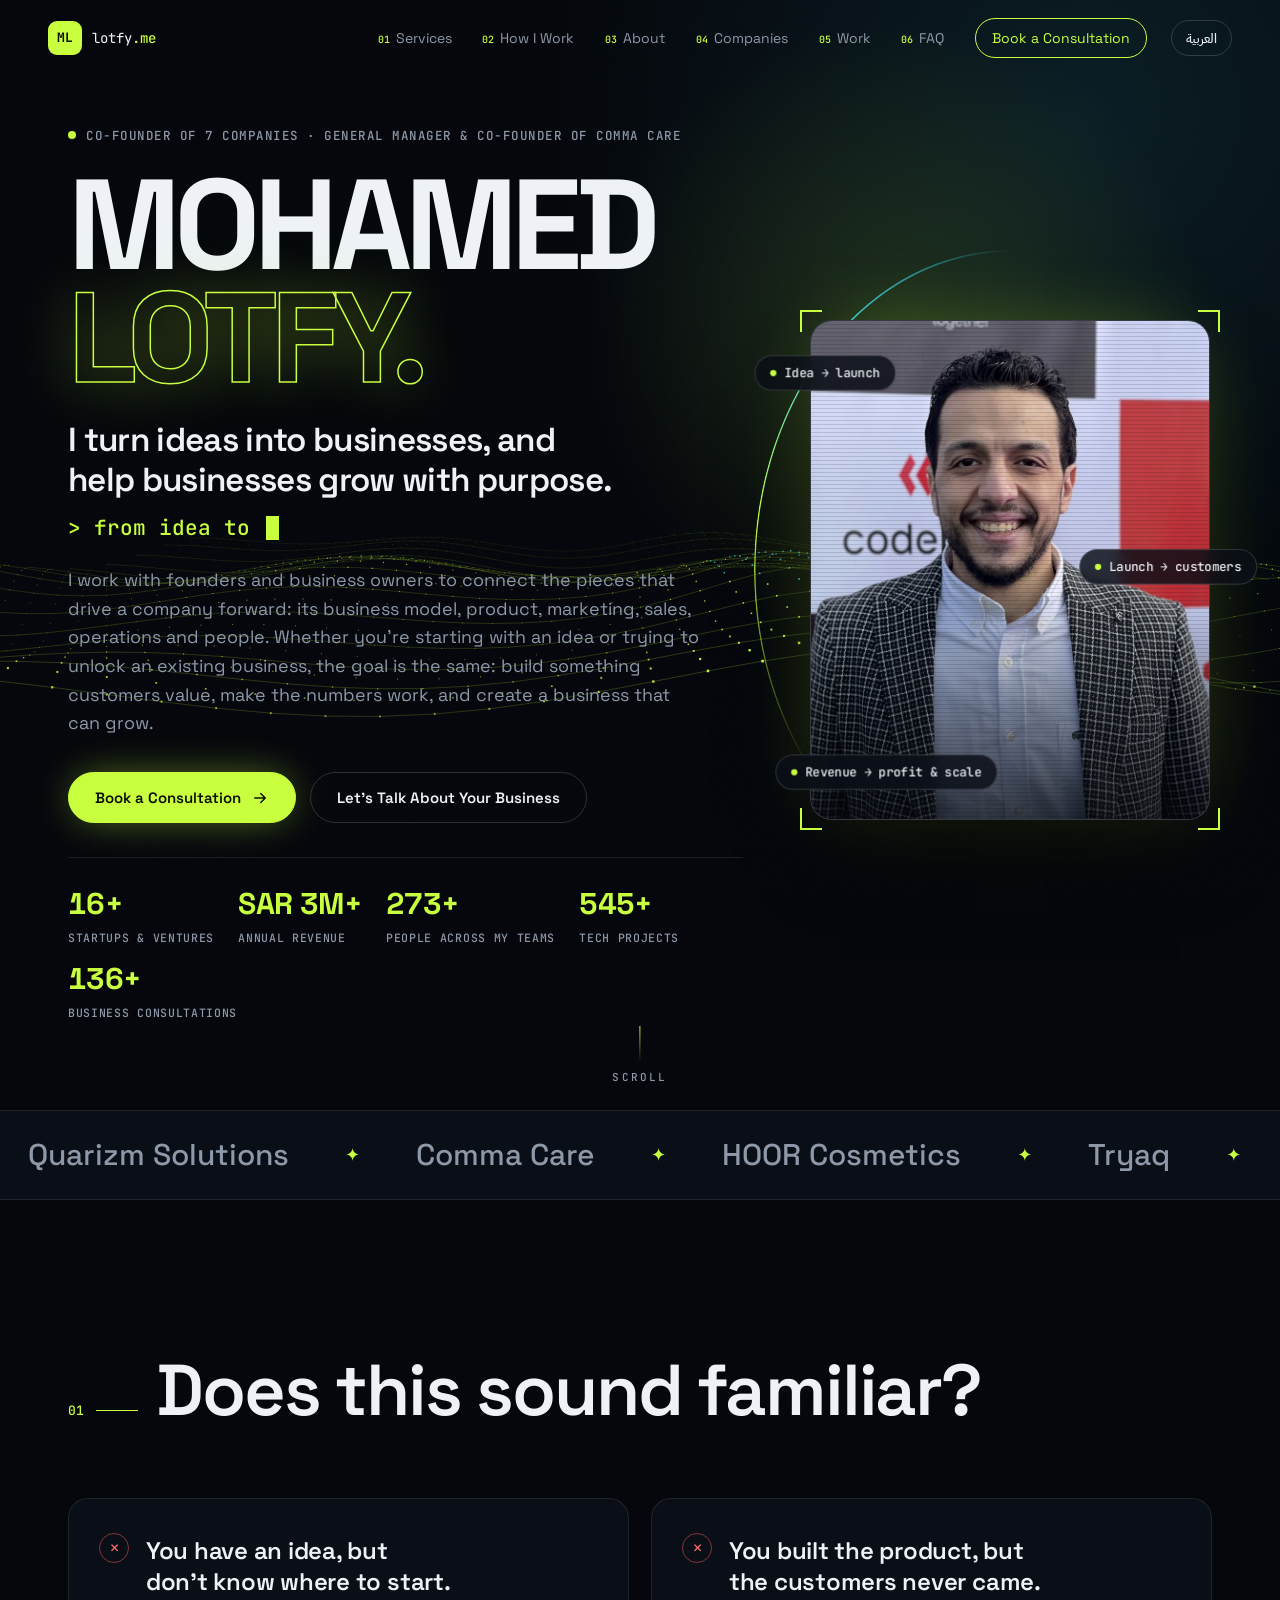
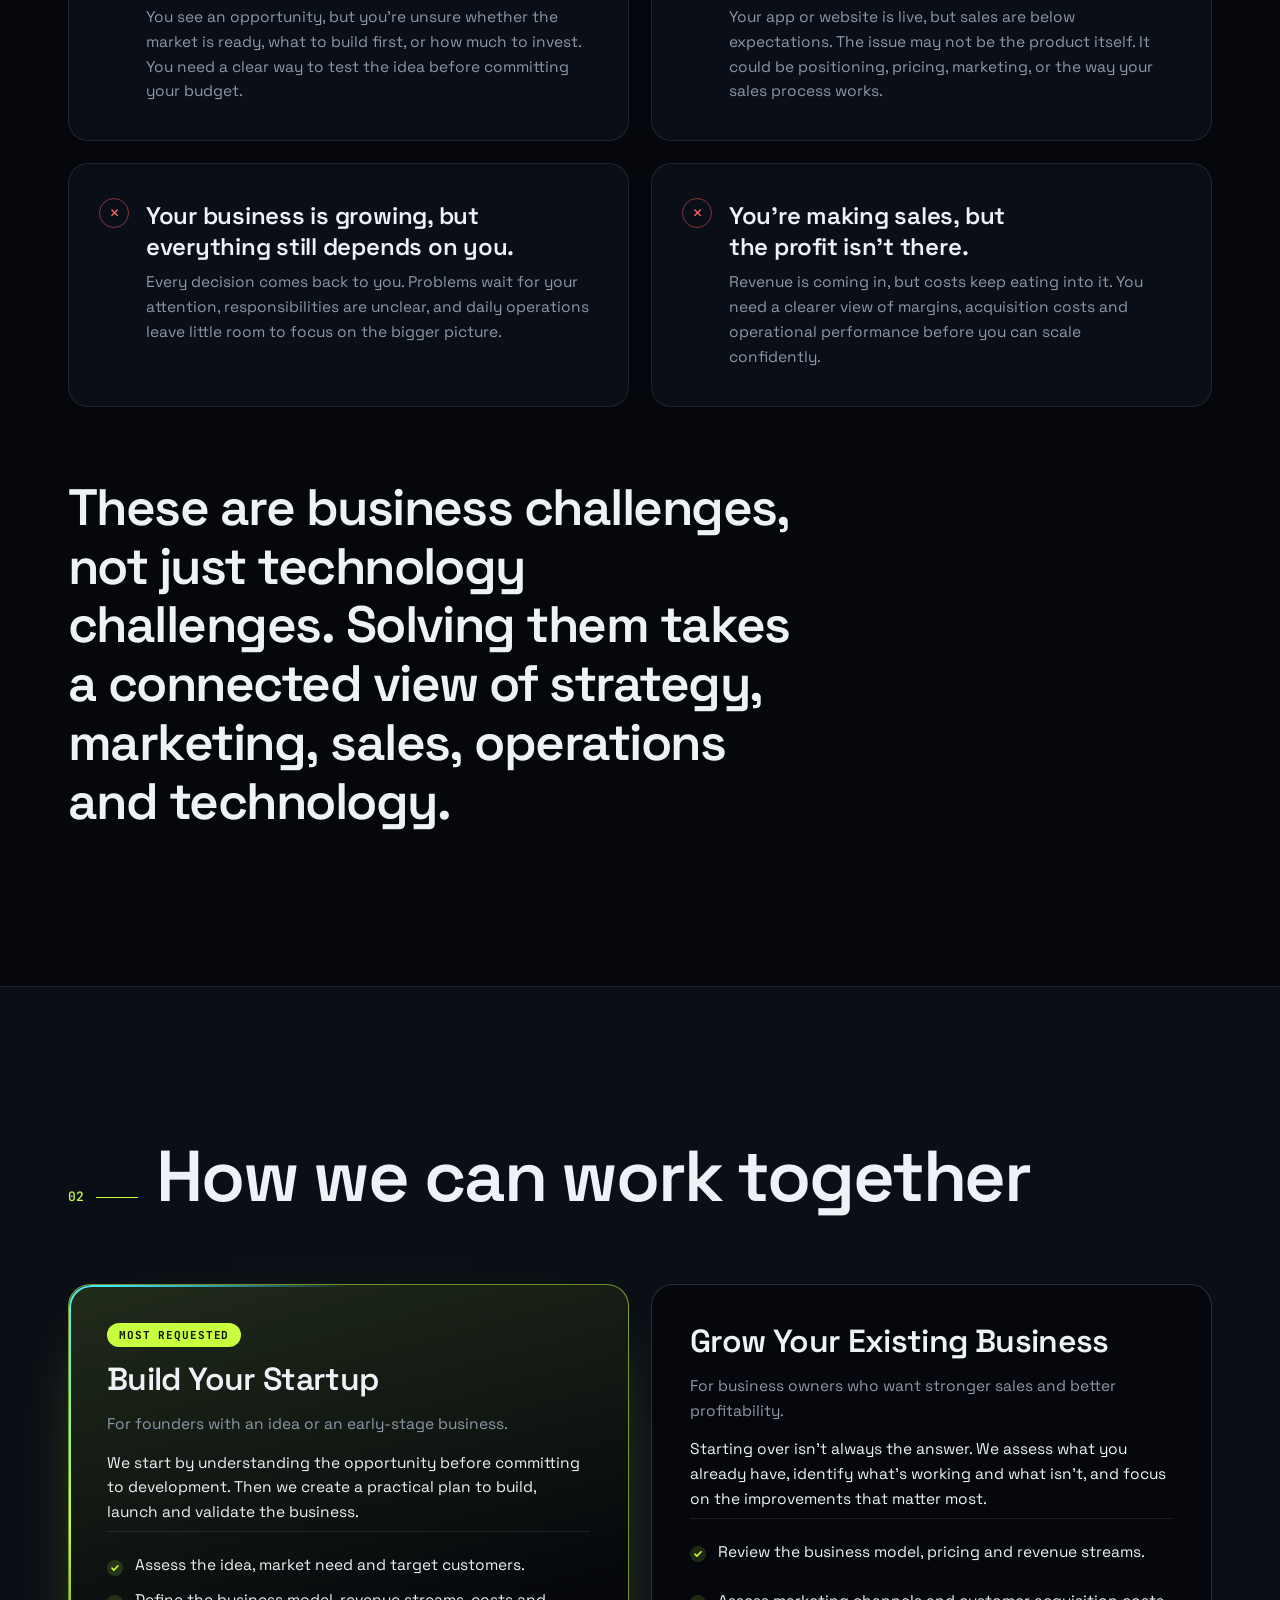
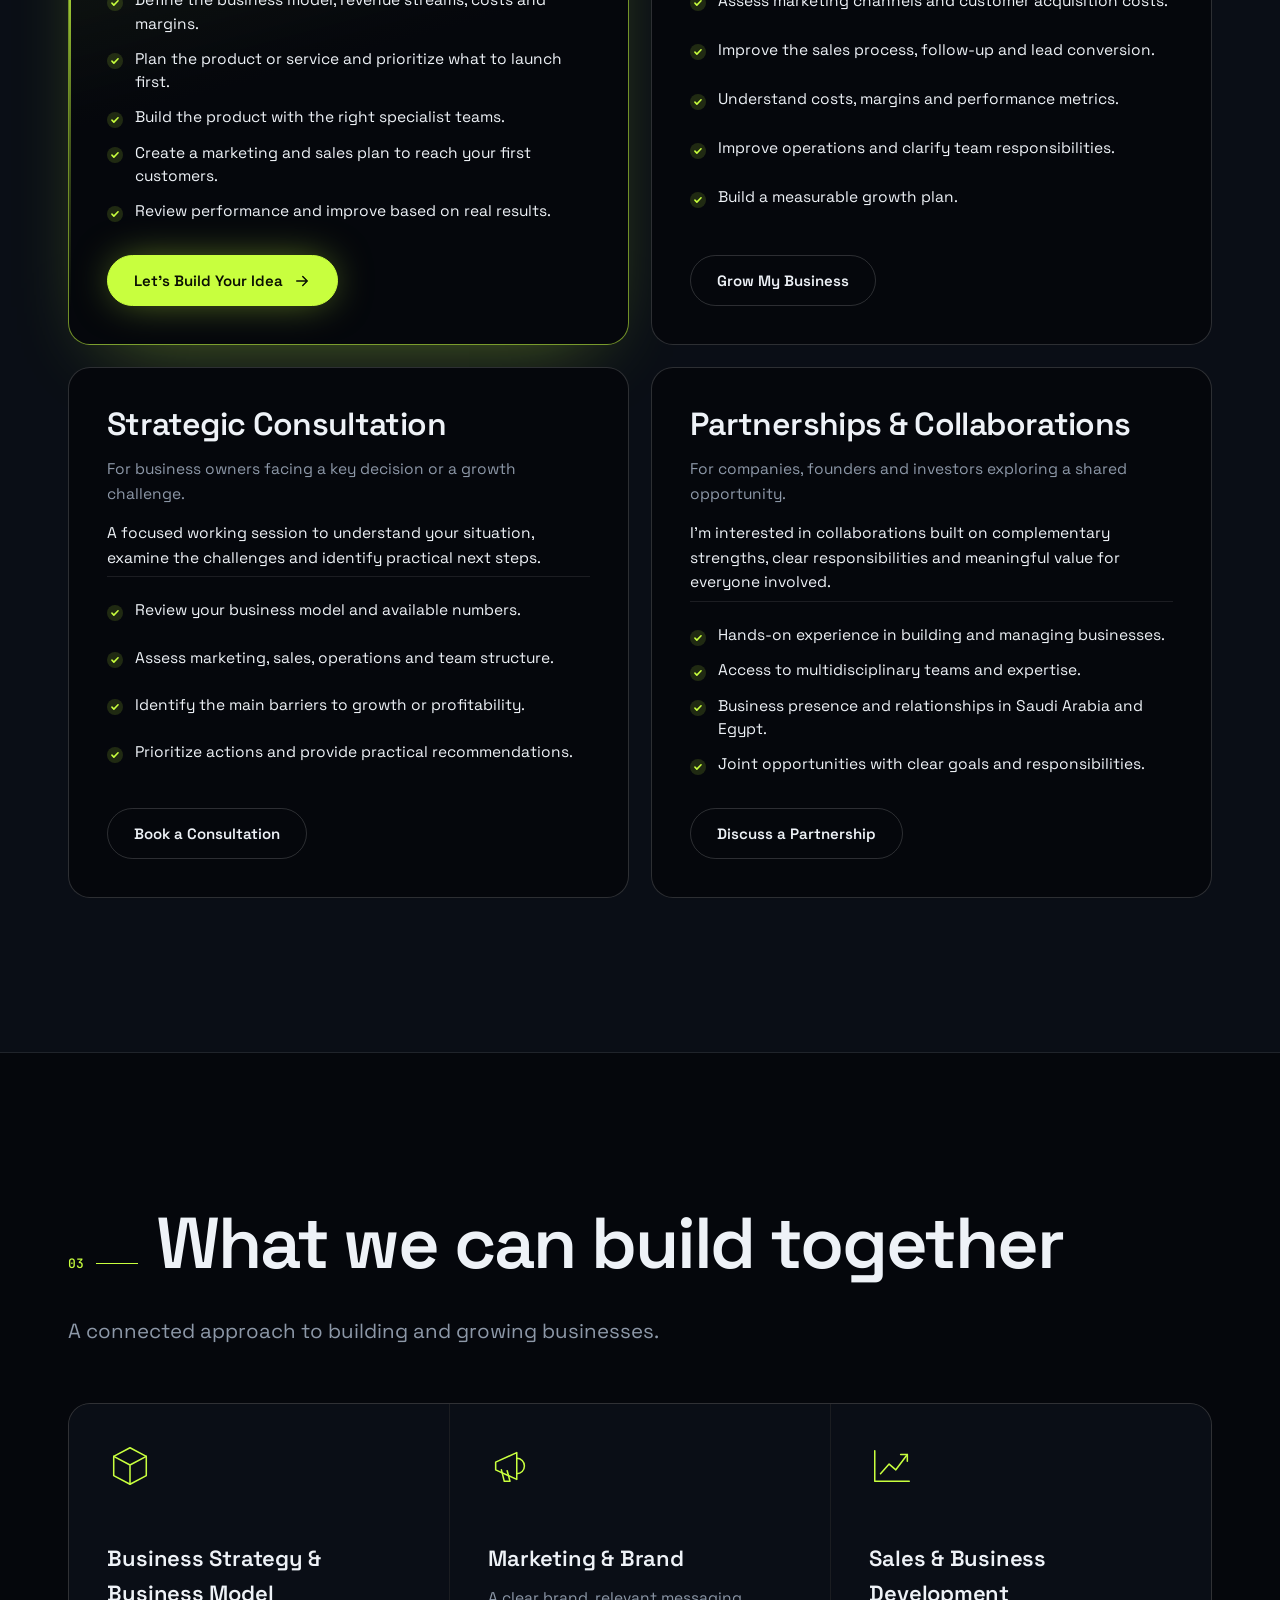
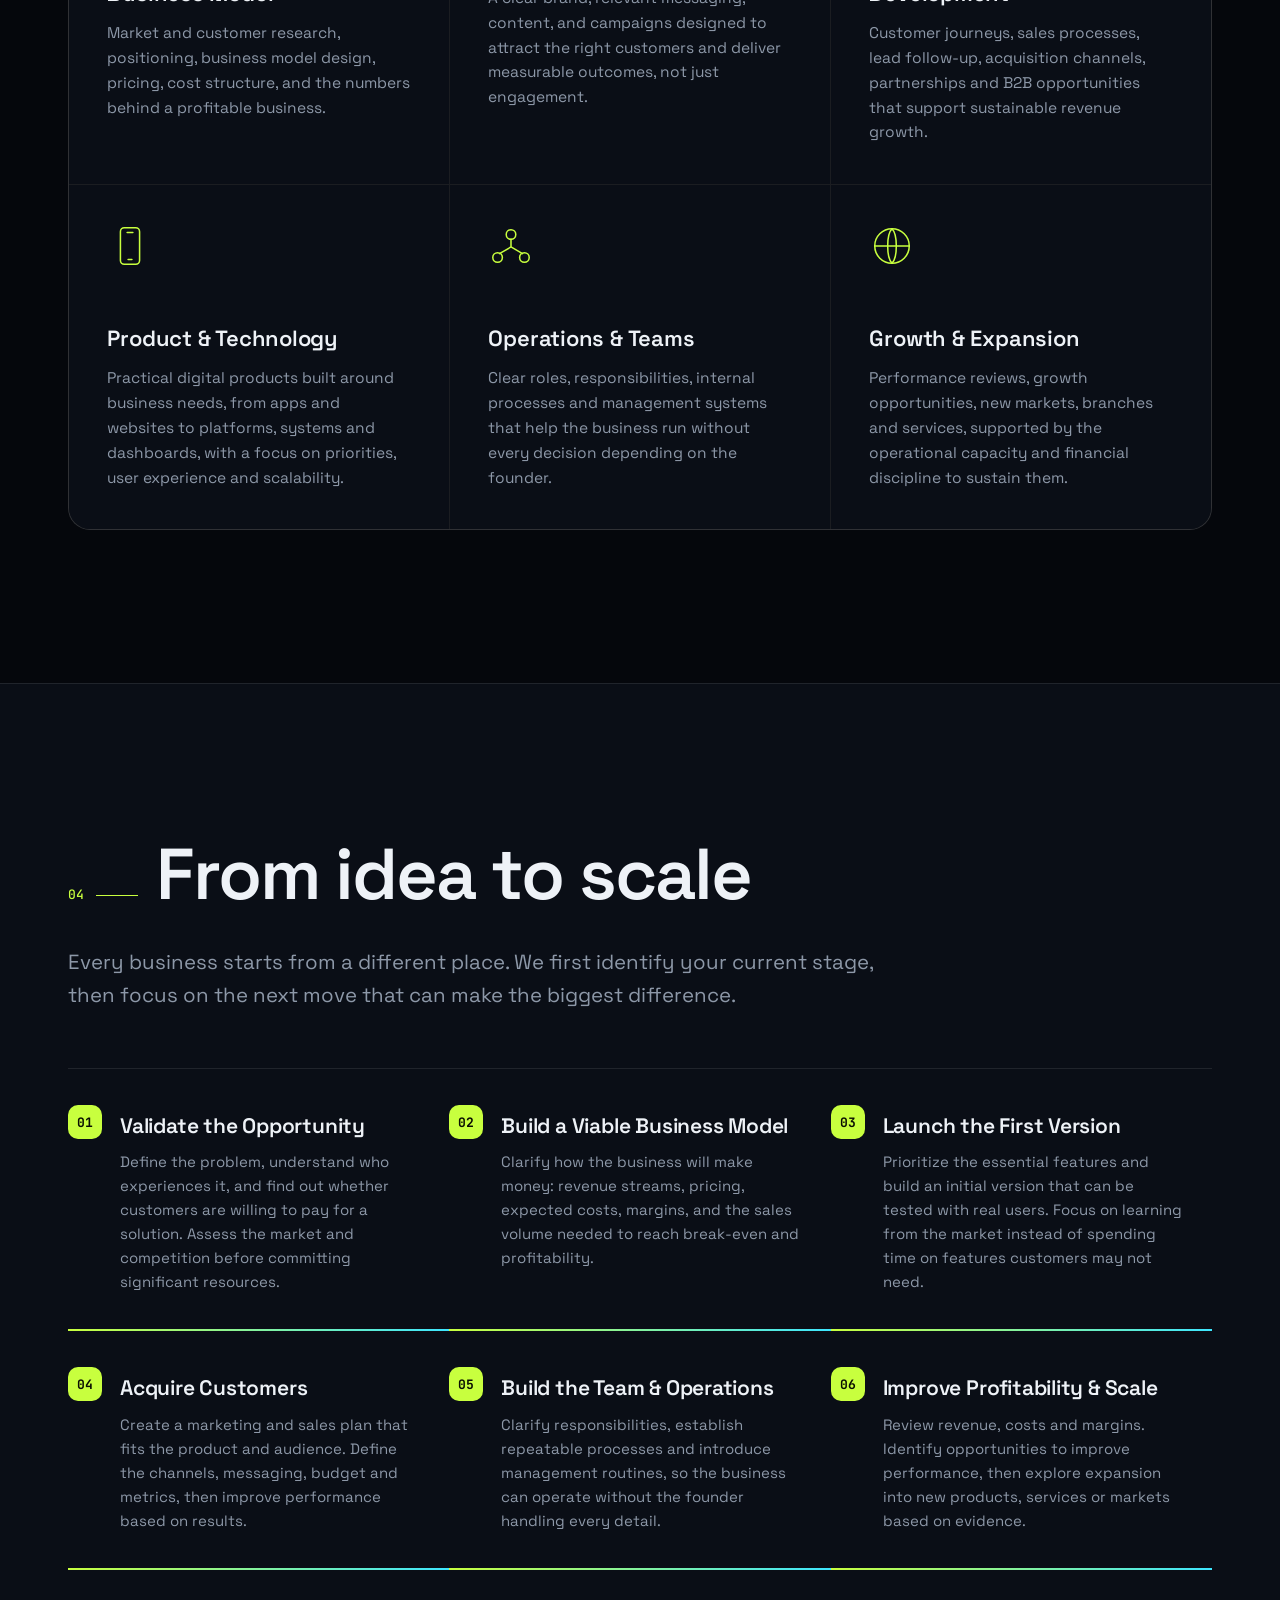
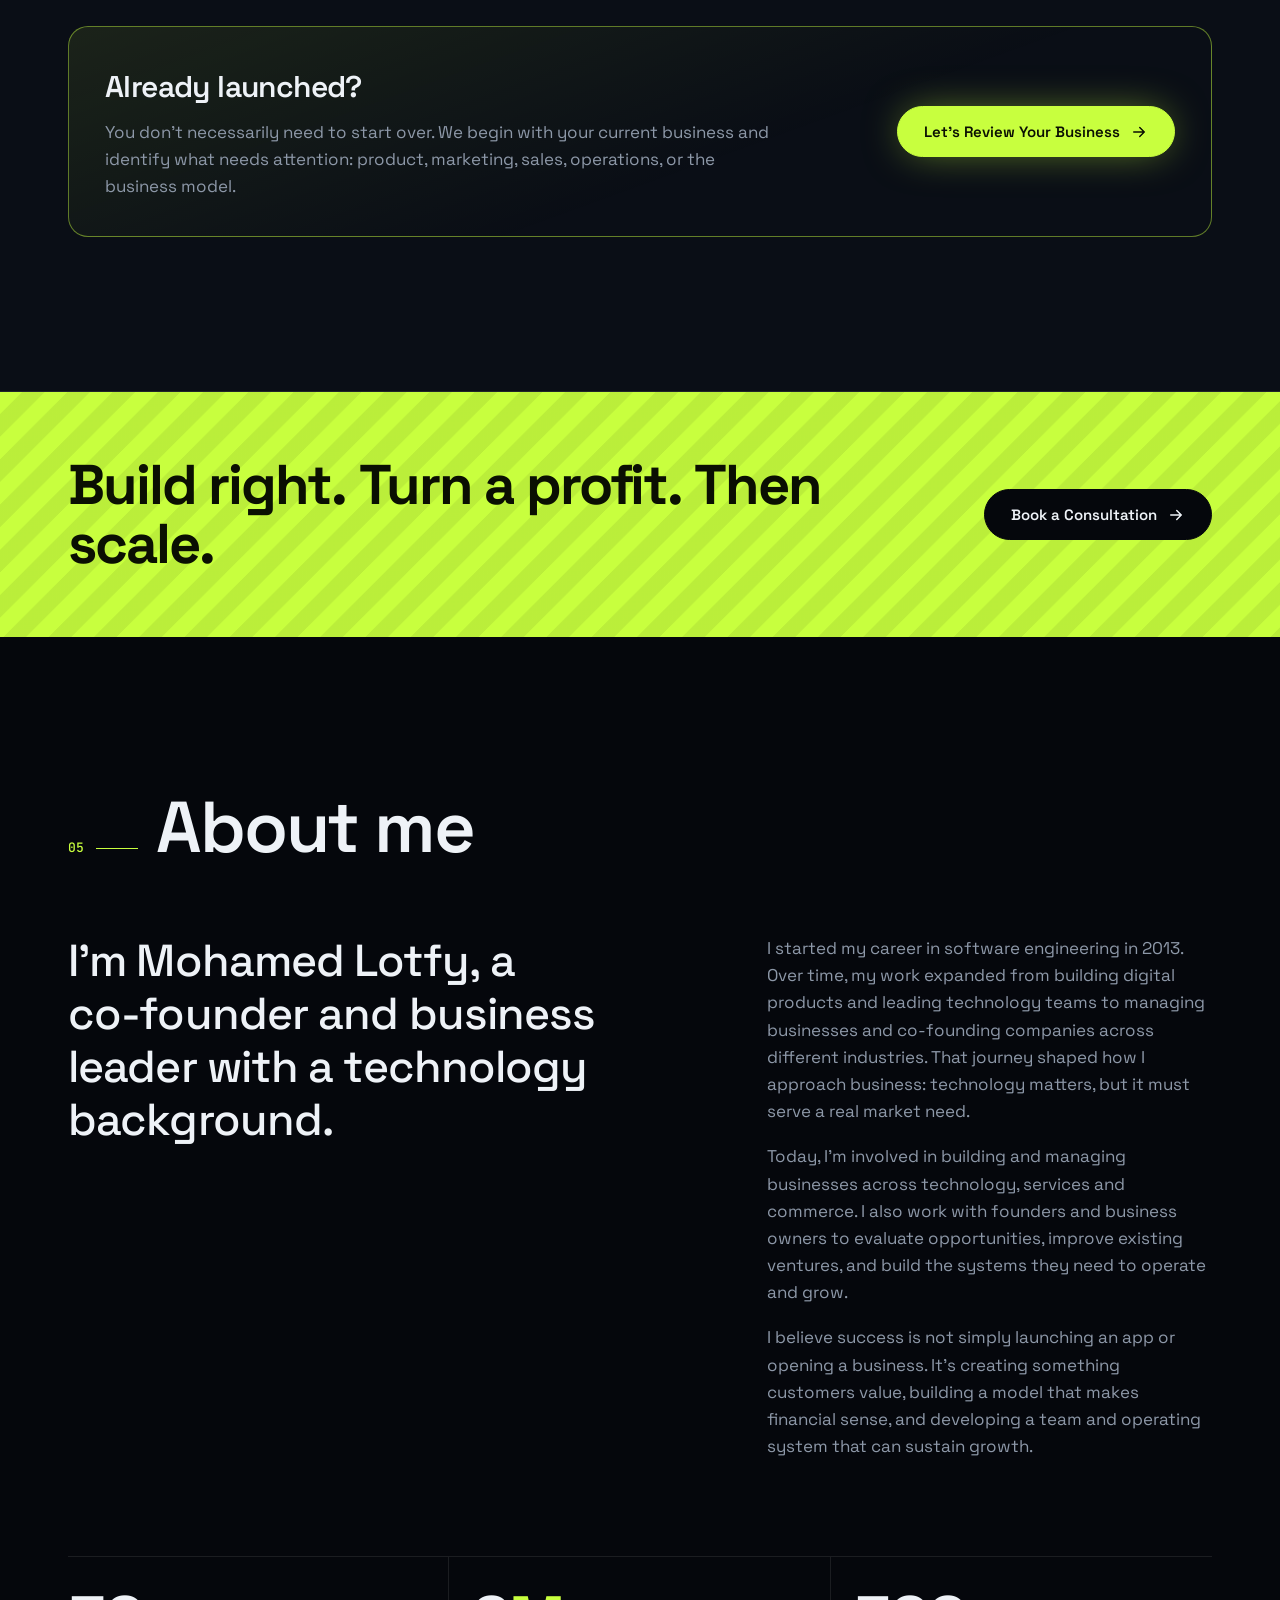
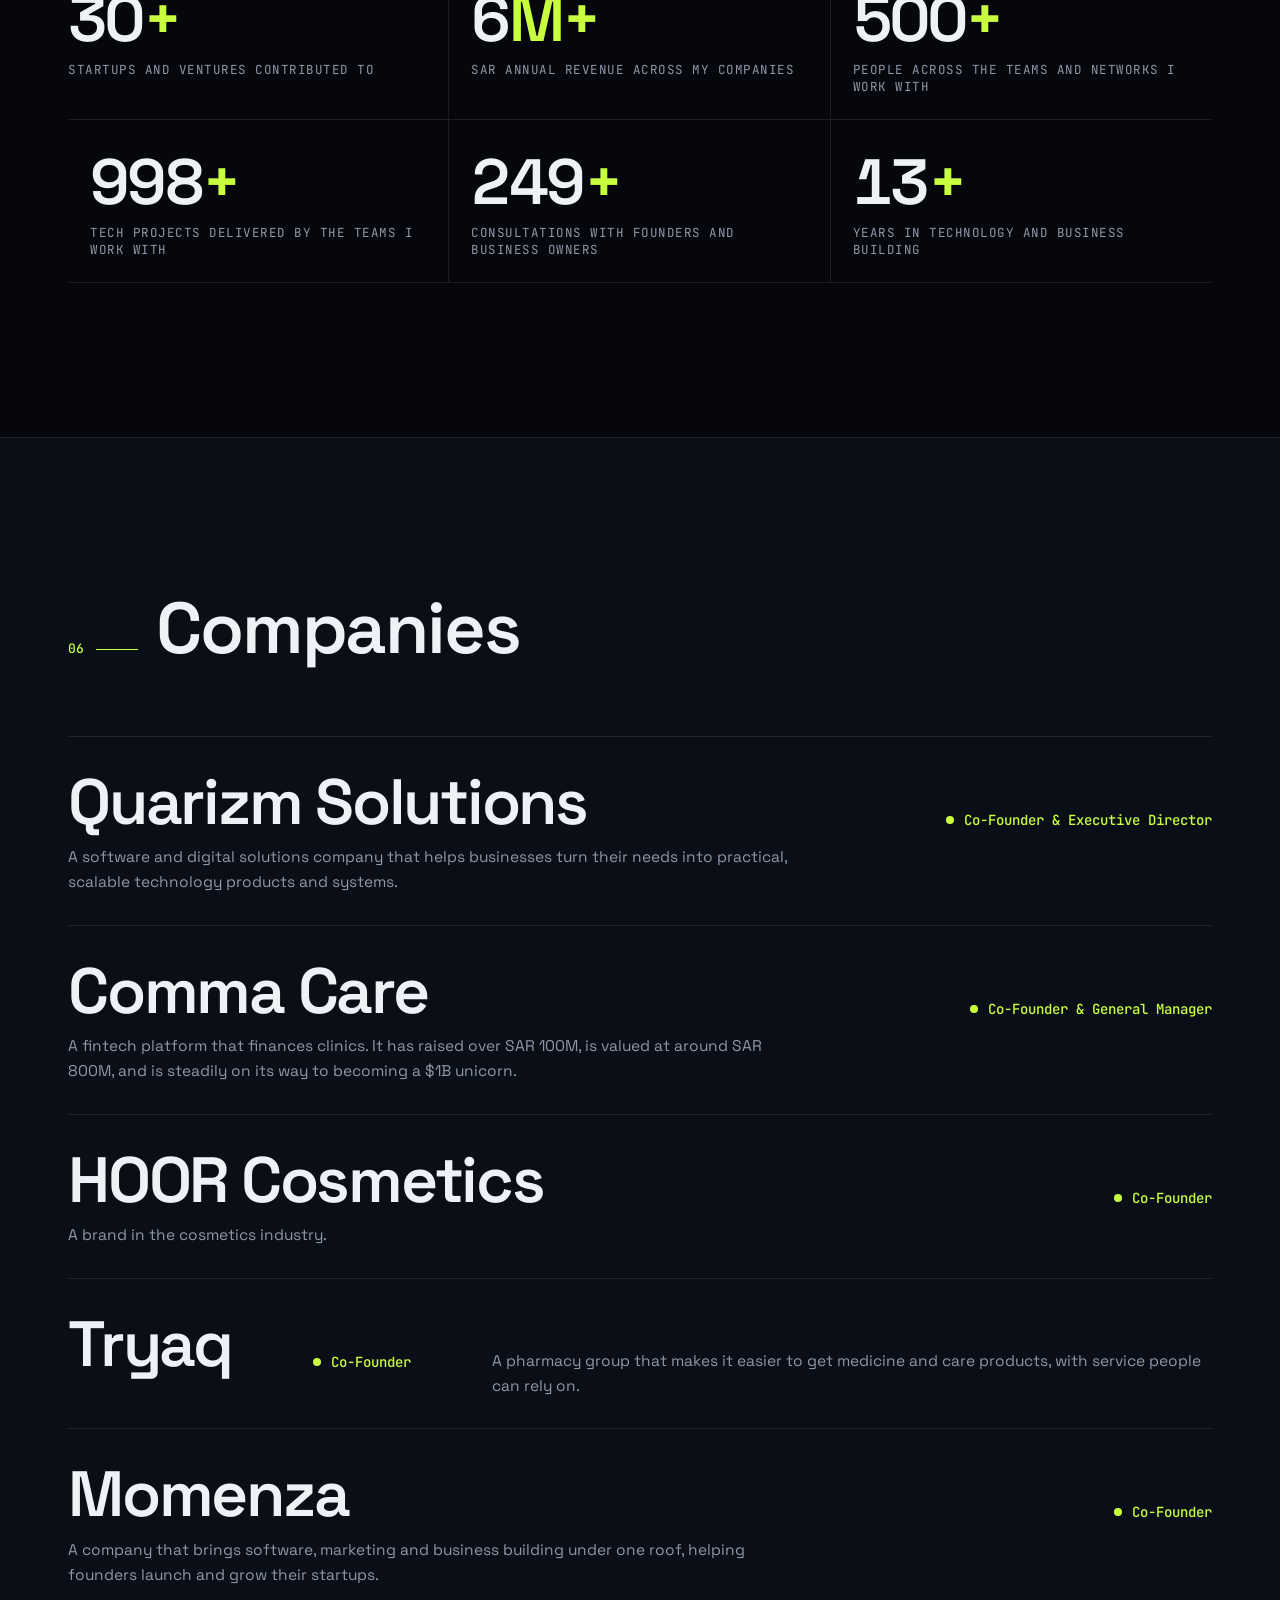
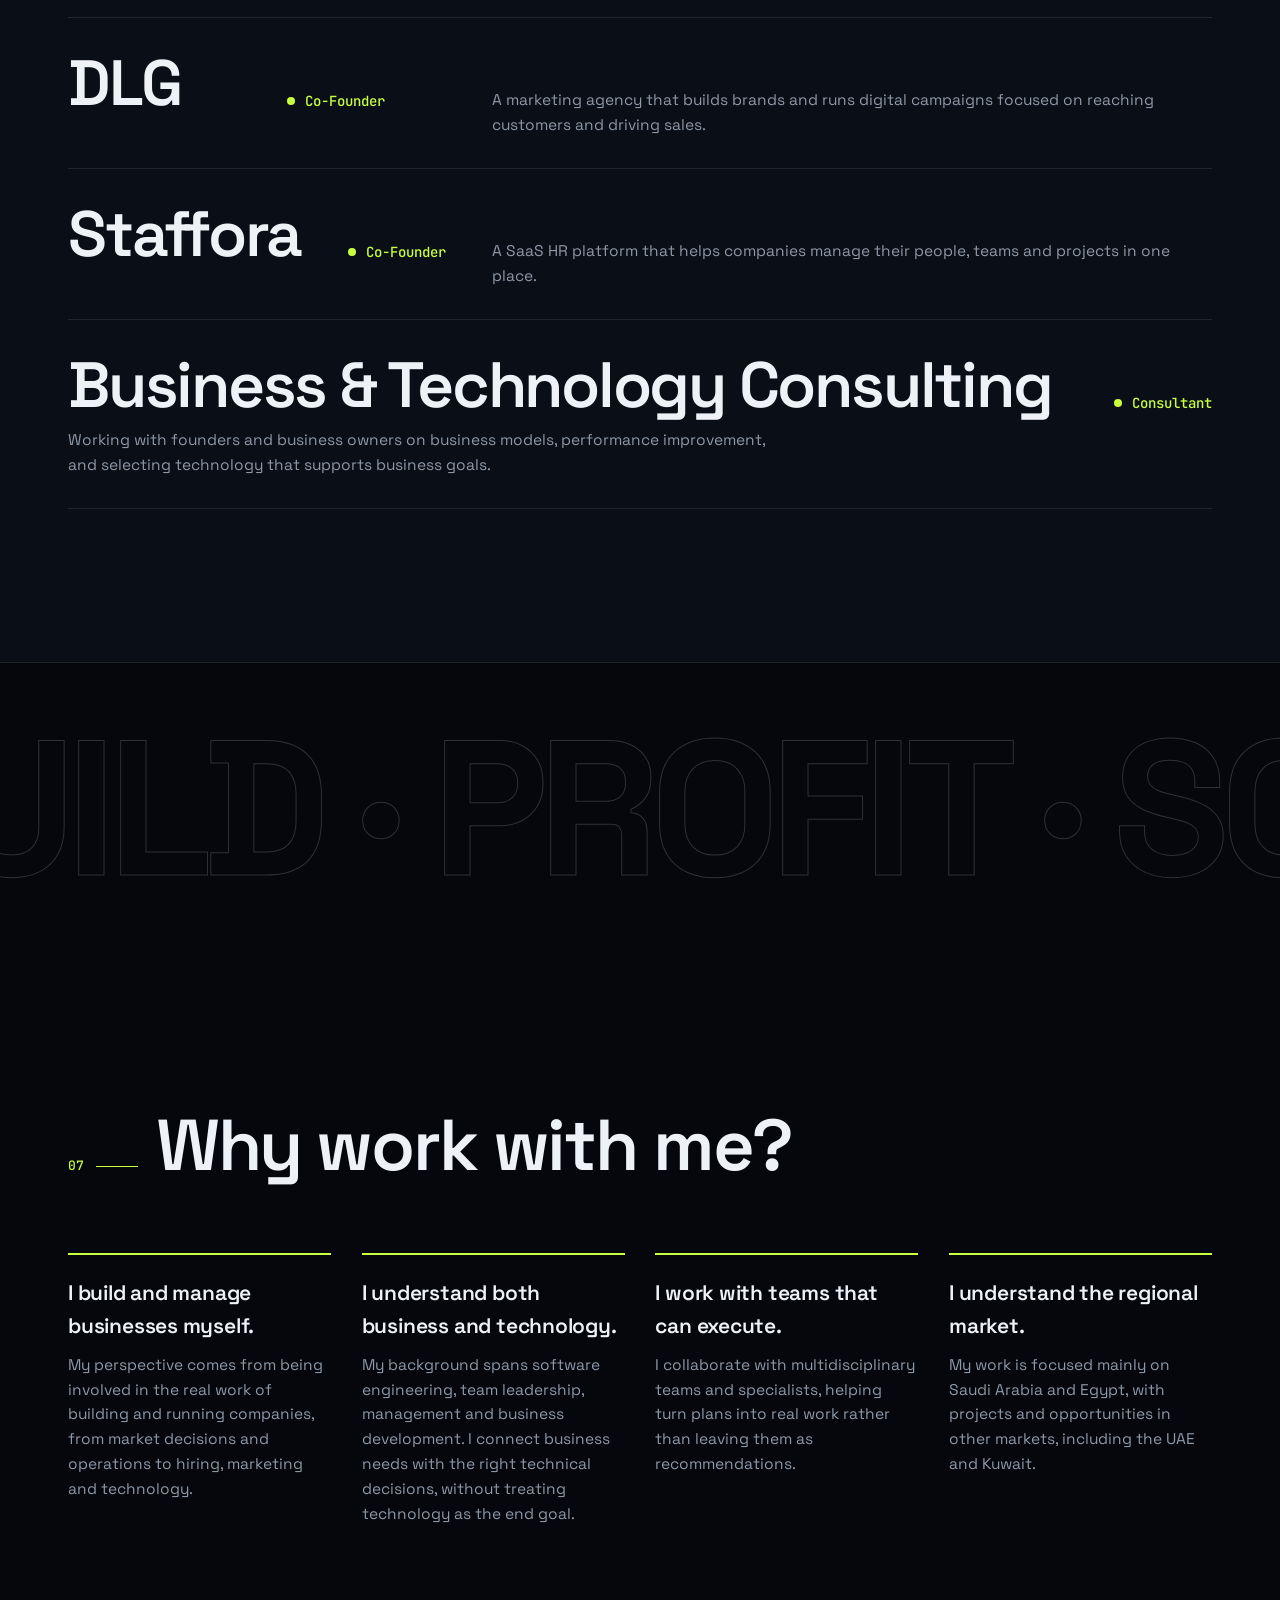
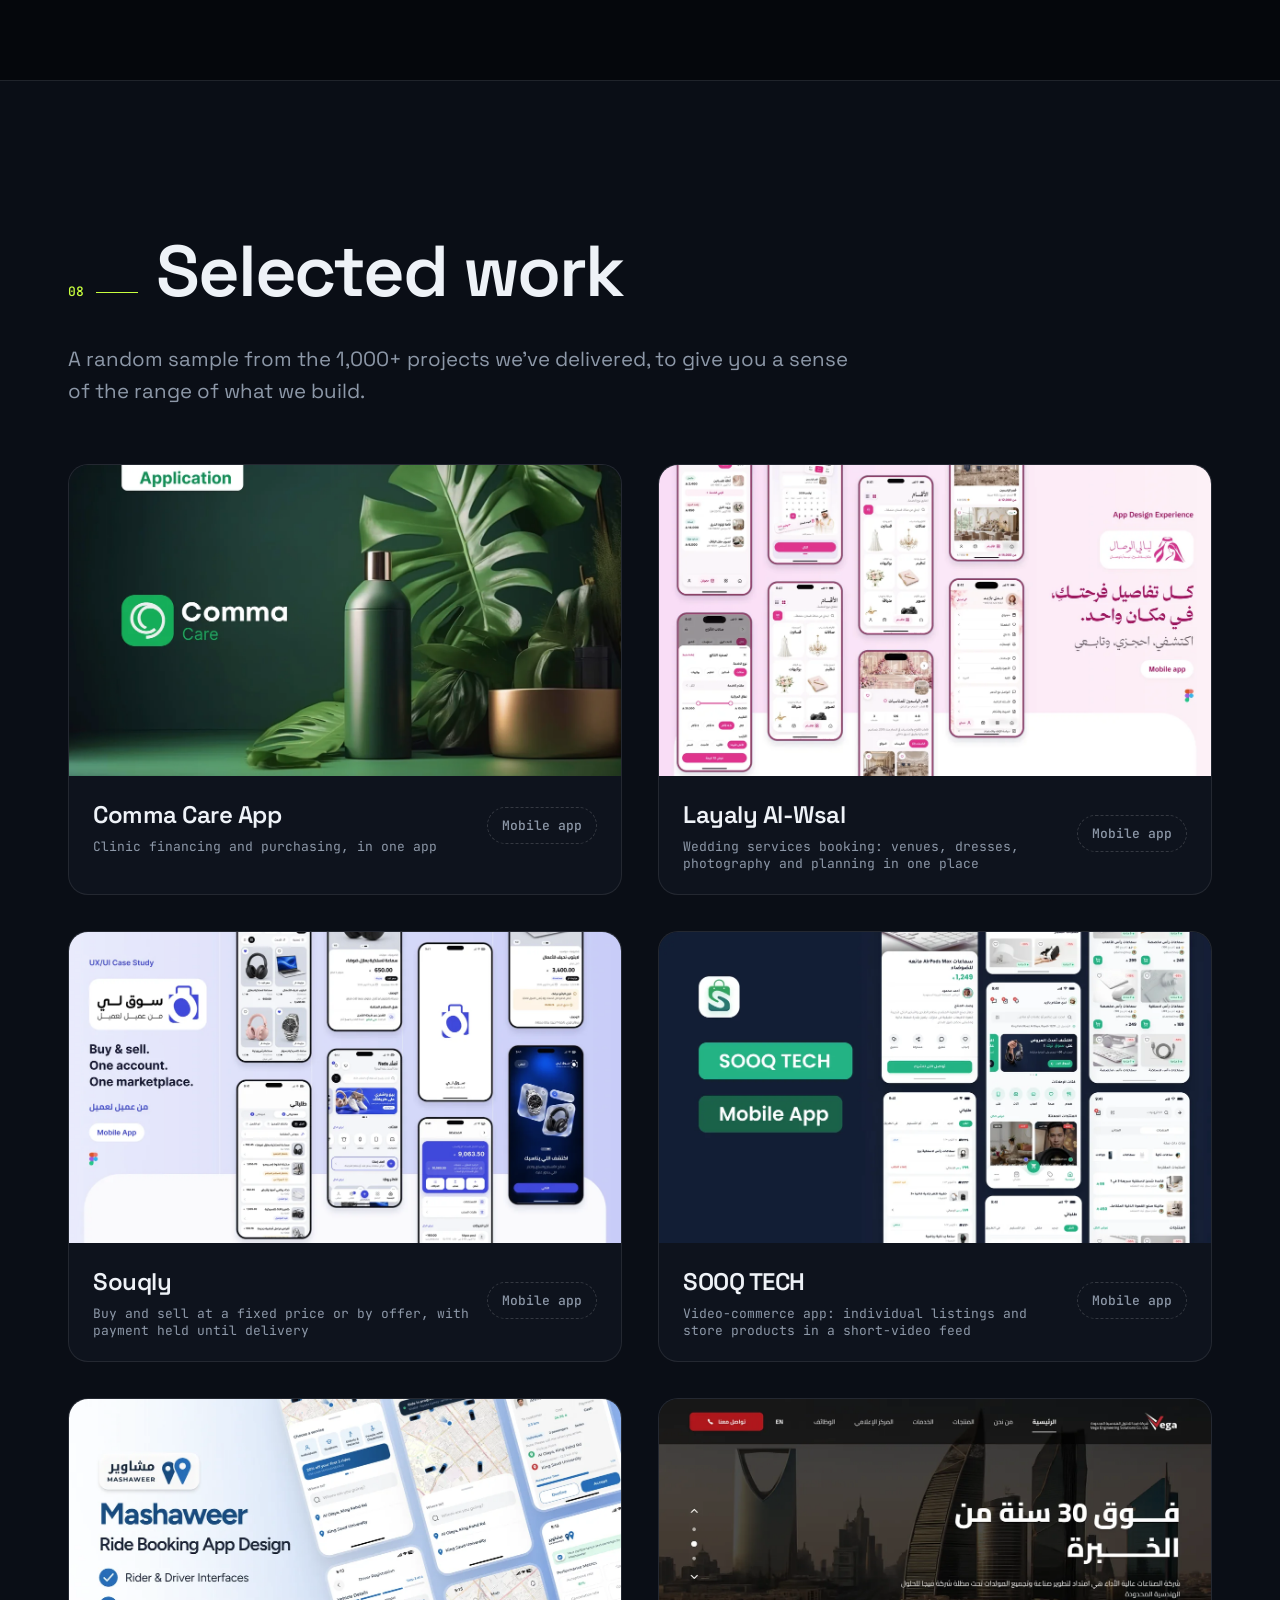
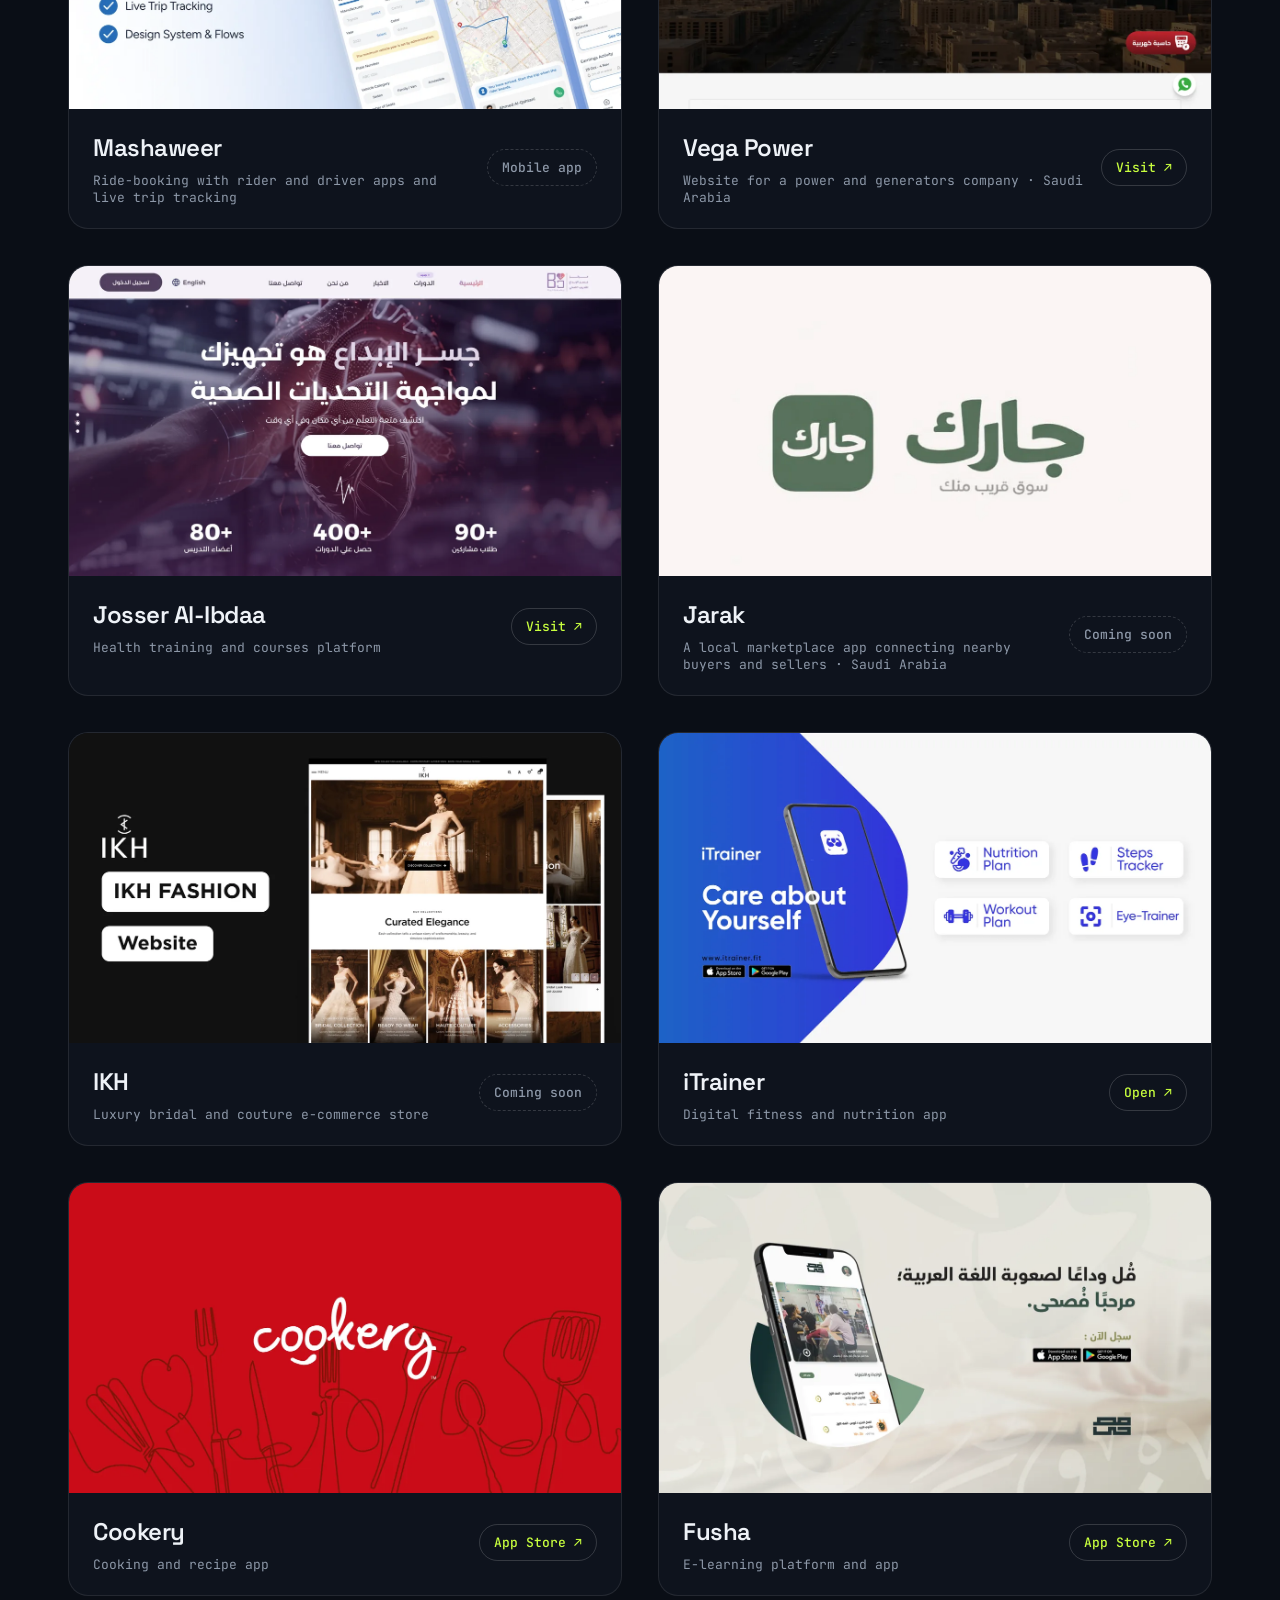
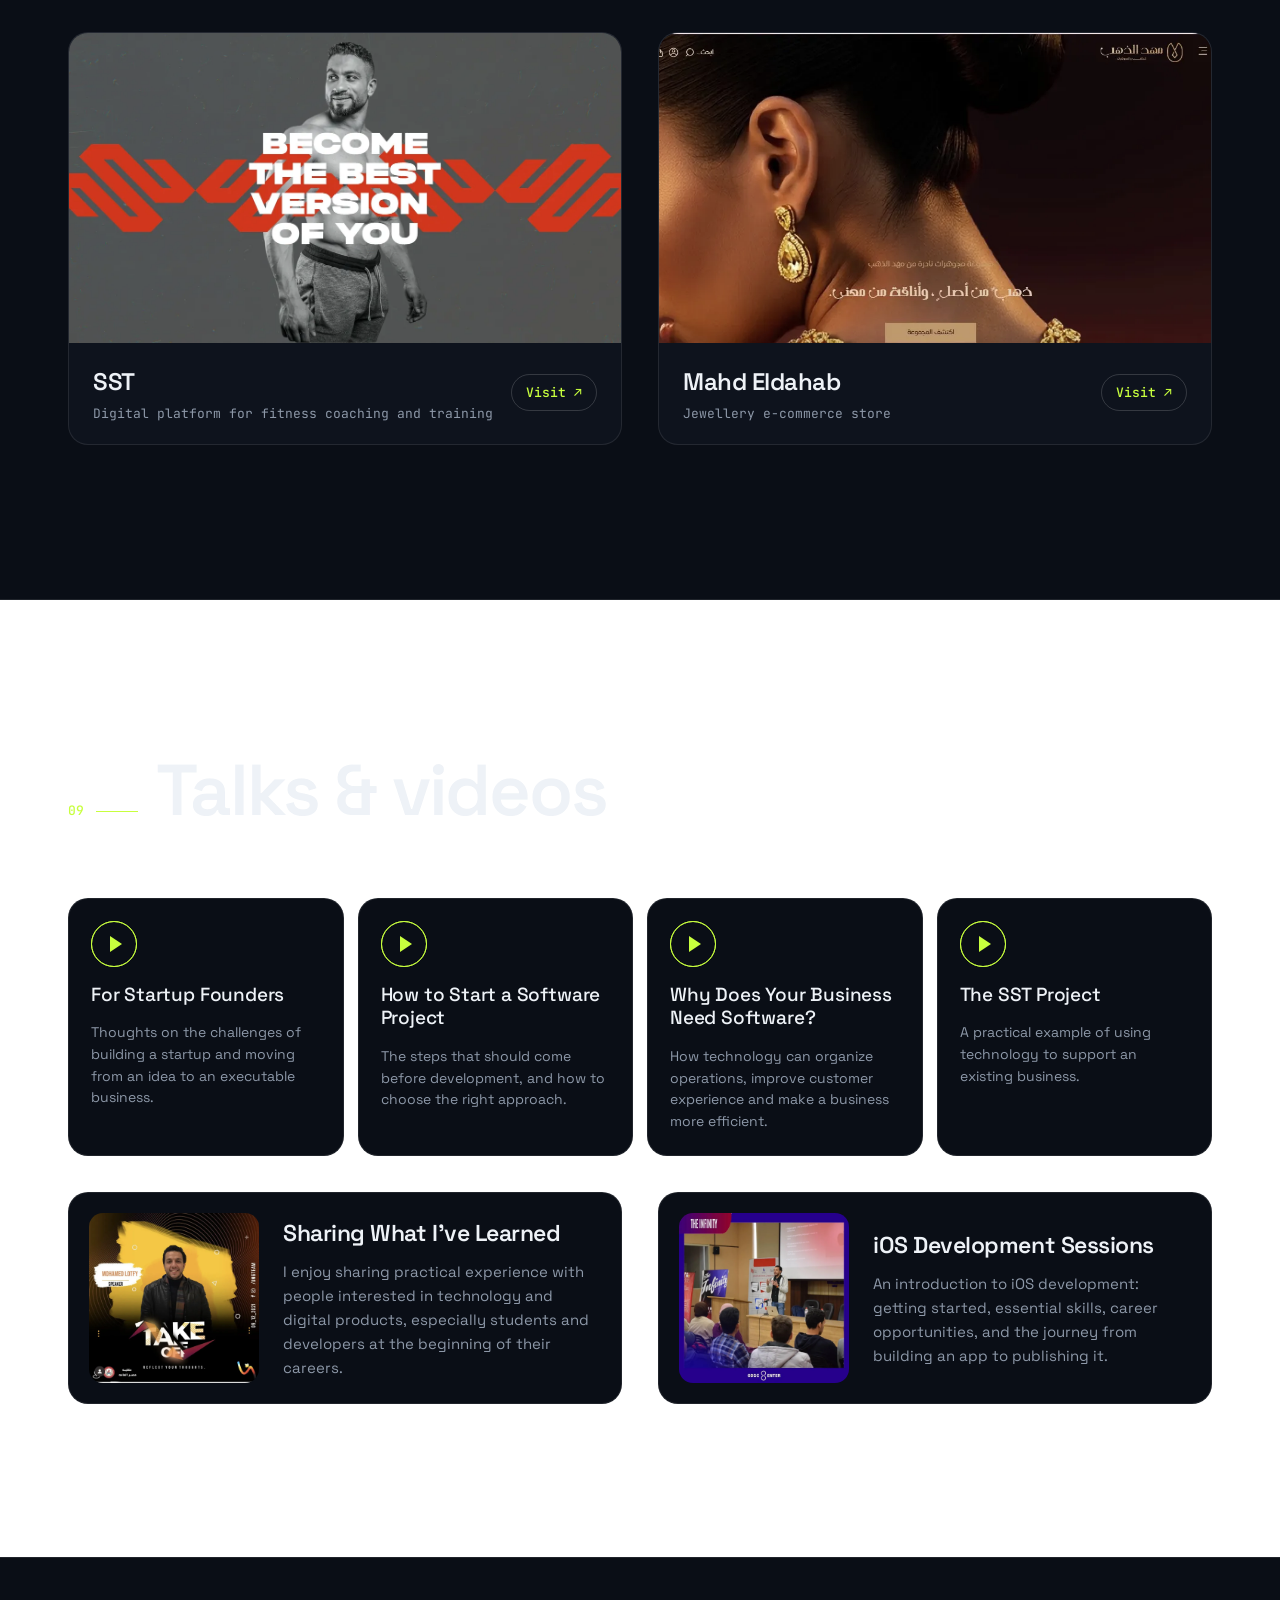
==== commit 444f983a: "Add five mobile apps from Figma to the portfolio Comma Care, Layaly Al-Wsal, Souqly, SOOQ TECH and M" ====
--- a/index.html
+++ b/index.html
@@ -370,6 +370,26 @@
     </header>
     <p class="lede reveal" data-ar="مختارات عشوائية من بين أكثر من 1,000 مشروع نفّذناها، تعطيك لمحة عن تنوّع ما نبنيه.">A random sample from the 1,000+ projects we’ve delivered, to give you a sense of the range of what we build.</p>
     <div class="work">
+      <article class="project tilt reveal">
+        <div class="project__img"><img src="assets/commacare.webp" alt="Comma Care App app design" loading="lazy" width="1200" height="675"></div>
+        <div class="project__meta"><h3 data-ar="تطبيق Comma Care">Comma Care App</h3><p data-ar="تمويل مشتريات العيادات وإدارتها من تطبيق واحد">Clinic financing and purchasing, in one app</p><span class="project__go project__go--soon" data-ar="تطبيق جوال">Mobile app</span></div>
+      </article>
+      <article class="project tilt reveal">
+        <div class="project__img"><img src="assets/layaly.webp" alt="Layaly Al-Wsal app design" loading="lazy" width="1200" height="675"></div>
+        <div class="project__meta"><h3 data-ar="ليالي الوصال">Layaly Al-Wsal</h3><p data-ar="حجز خدمات الأفراح: القاعات والفساتين والتصوير والتنسيق في مكان واحد">Wedding services booking: venues, dresses, photography and planning in one place</p><span class="project__go project__go--soon" data-ar="تطبيق جوال">Mobile app</span></div>
+      </article>
+      <article class="project tilt reveal">
+        <div class="project__img"><img src="assets/souqly.webp" alt="Souqly app design" loading="lazy" width="1200" height="675"></div>
+        <div class="project__meta"><h3 data-ar="سوق لي">Souqly</h3><p data-ar="بيع وشراء بسعر ثابت أو بالعروض، مع دفع آمن يُحفظ حتى الاستلام">Buy and sell at a fixed price or by offer, with payment held until delivery</p><span class="project__go project__go--soon" data-ar="تطبيق جوال">Mobile app</span></div>
+      </article>
+      <article class="project tilt reveal">
+        <div class="project__img"><img src="assets/sooqtech.webp" alt="SOOQ TECH app design" loading="lazy" width="1200" height="675"></div>
+        <div class="project__meta"><h3 data-ar="سوق تيك">SOOQ TECH</h3><p data-ar="تطبيق تجارة بالفيديو يجمع إعلانات الأفراد ومنتجات المتاجر في مقاطع قصيرة">Video-commerce app: individual listings and store products in a short-video feed</p><span class="project__go project__go--soon" data-ar="تطبيق جوال">Mobile app</span></div>
+      </article>
+      <article class="project tilt reveal">
+        <div class="project__img"><img src="assets/mashawer.webp" alt="Mashaweer app design" loading="lazy" width="1200" height="675"></div>
+        <div class="project__meta"><h3 data-ar="مشاوير">Mashaweer</h3><p data-ar="حجز المشاوير بتطبيقين للراكب والسائق وتتبّع مباشر للرحلة">Ride-booking with rider and driver apps and live trip tracking</p><span class="project__go project__go--soon" data-ar="تطبيق جوال">Mobile app</span></div>
+      </article>
       <a class="project tilt reveal" href="https://vegaesco.com/" target="_blank" rel="noopener">
         <div class="project__img"><img src="assets/vega.webp" alt="Vega Power website" loading="lazy" width="1200" height="675"></div>
         <div class="project__meta"><h3>Vega Power</h3><p data-ar="موقع إلكتروني لشركة متخصصة في الطاقة والمولدات · السعودية">Website for a power and generators company · Saudi Arabia</p><span class="project__go" data-ar="زيارة الموقع ↖">Visit ↗</span></div>
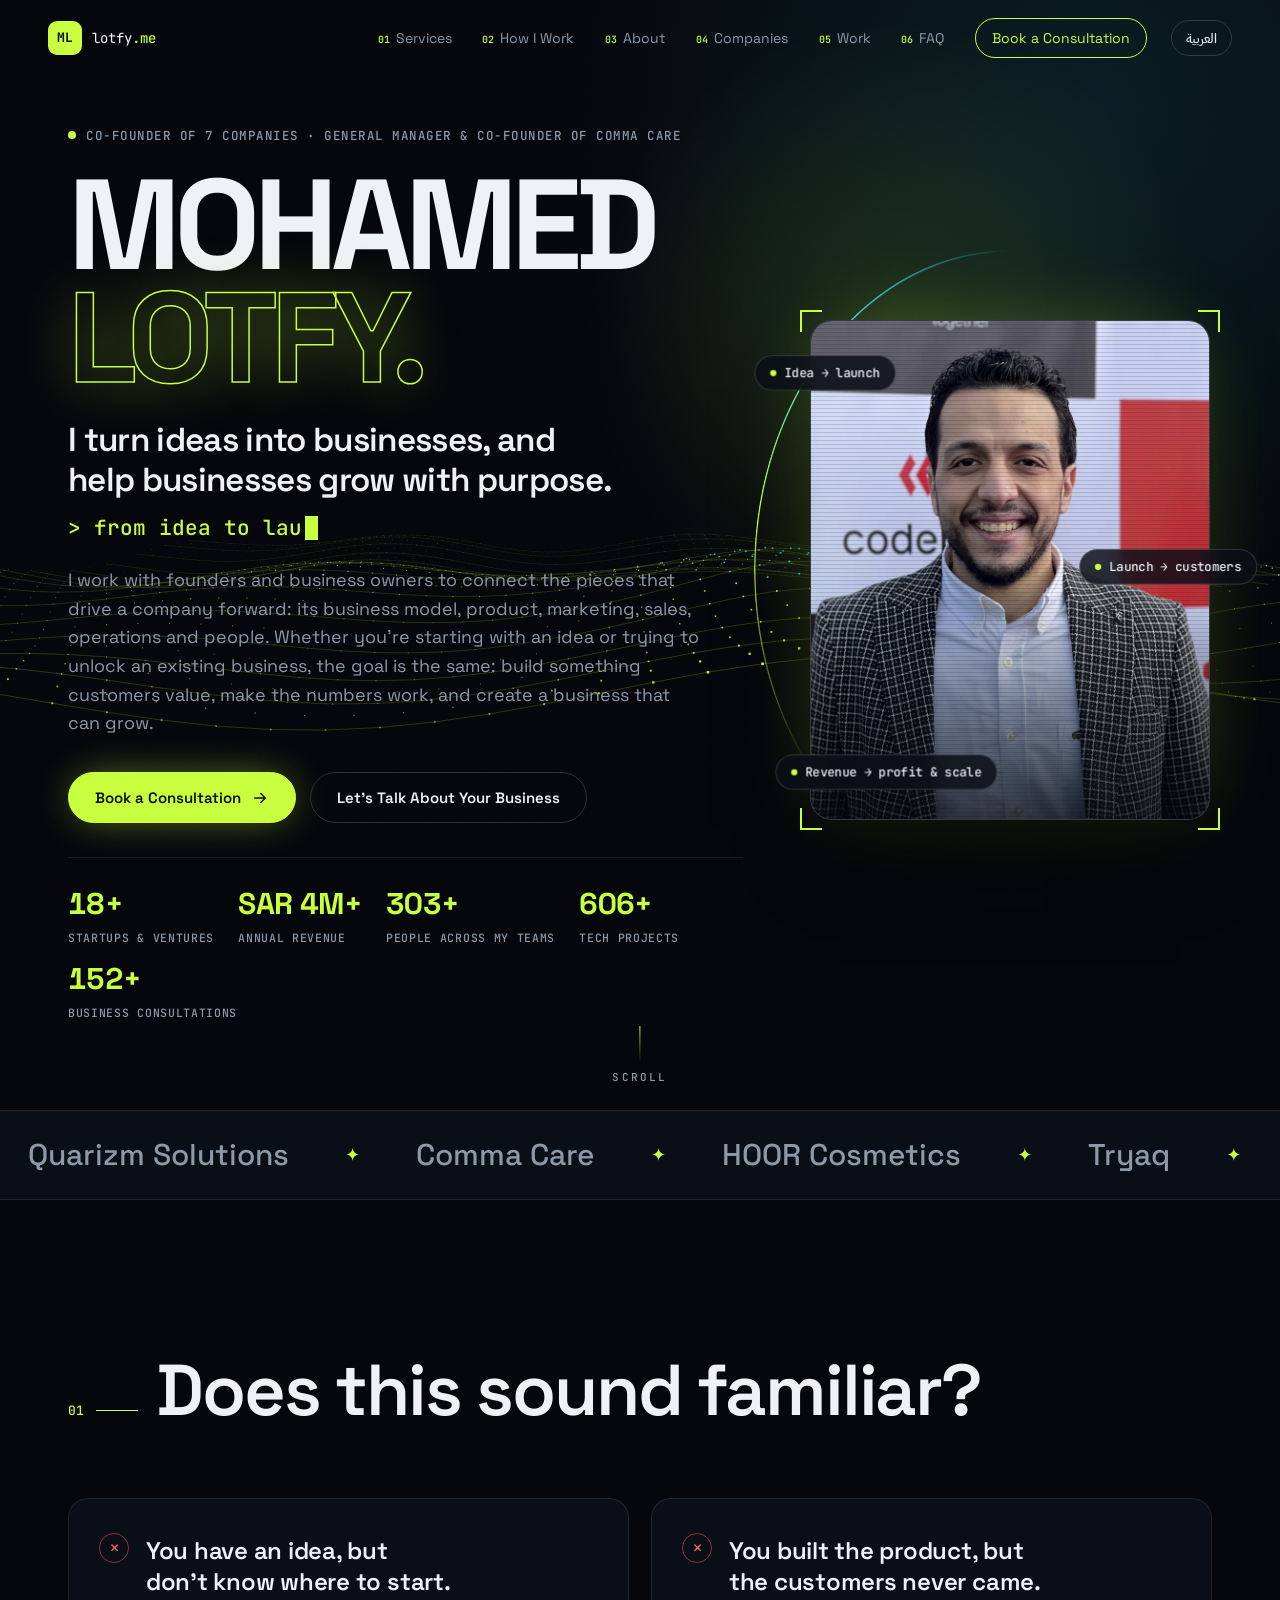
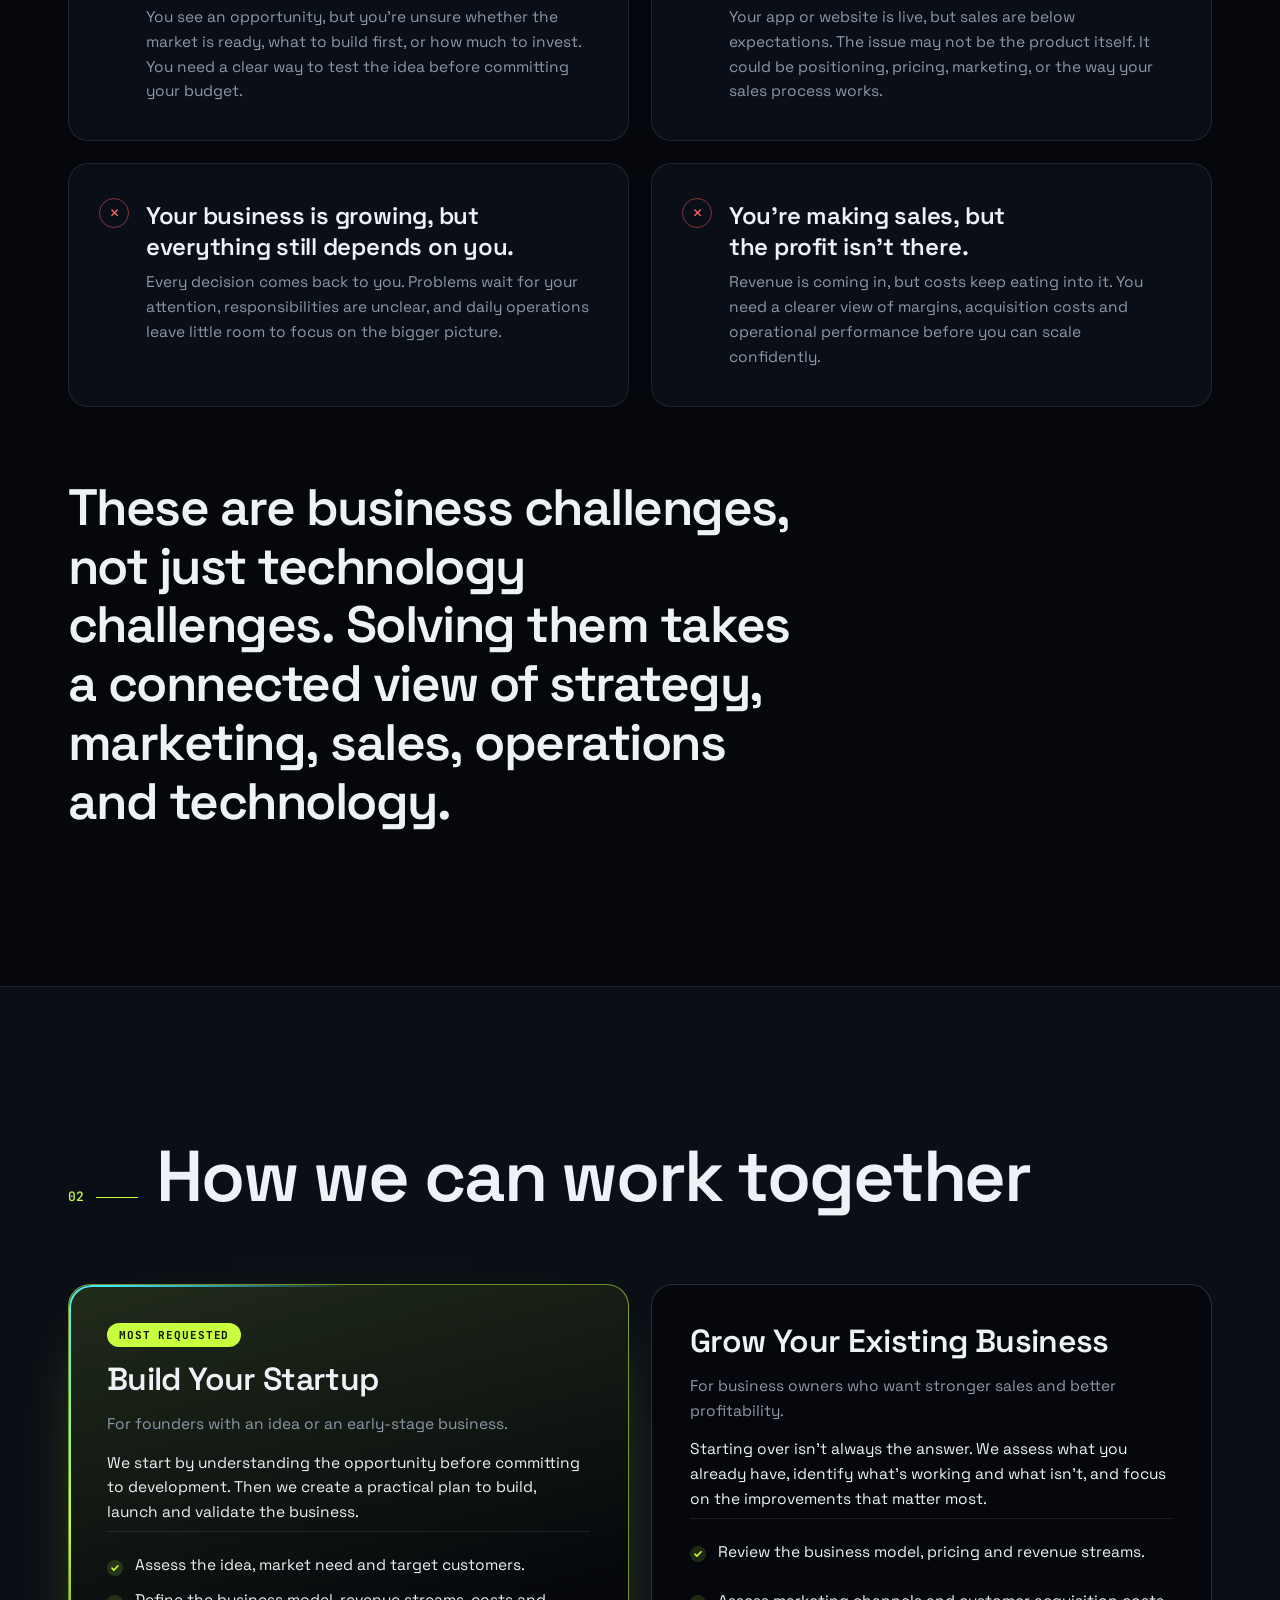
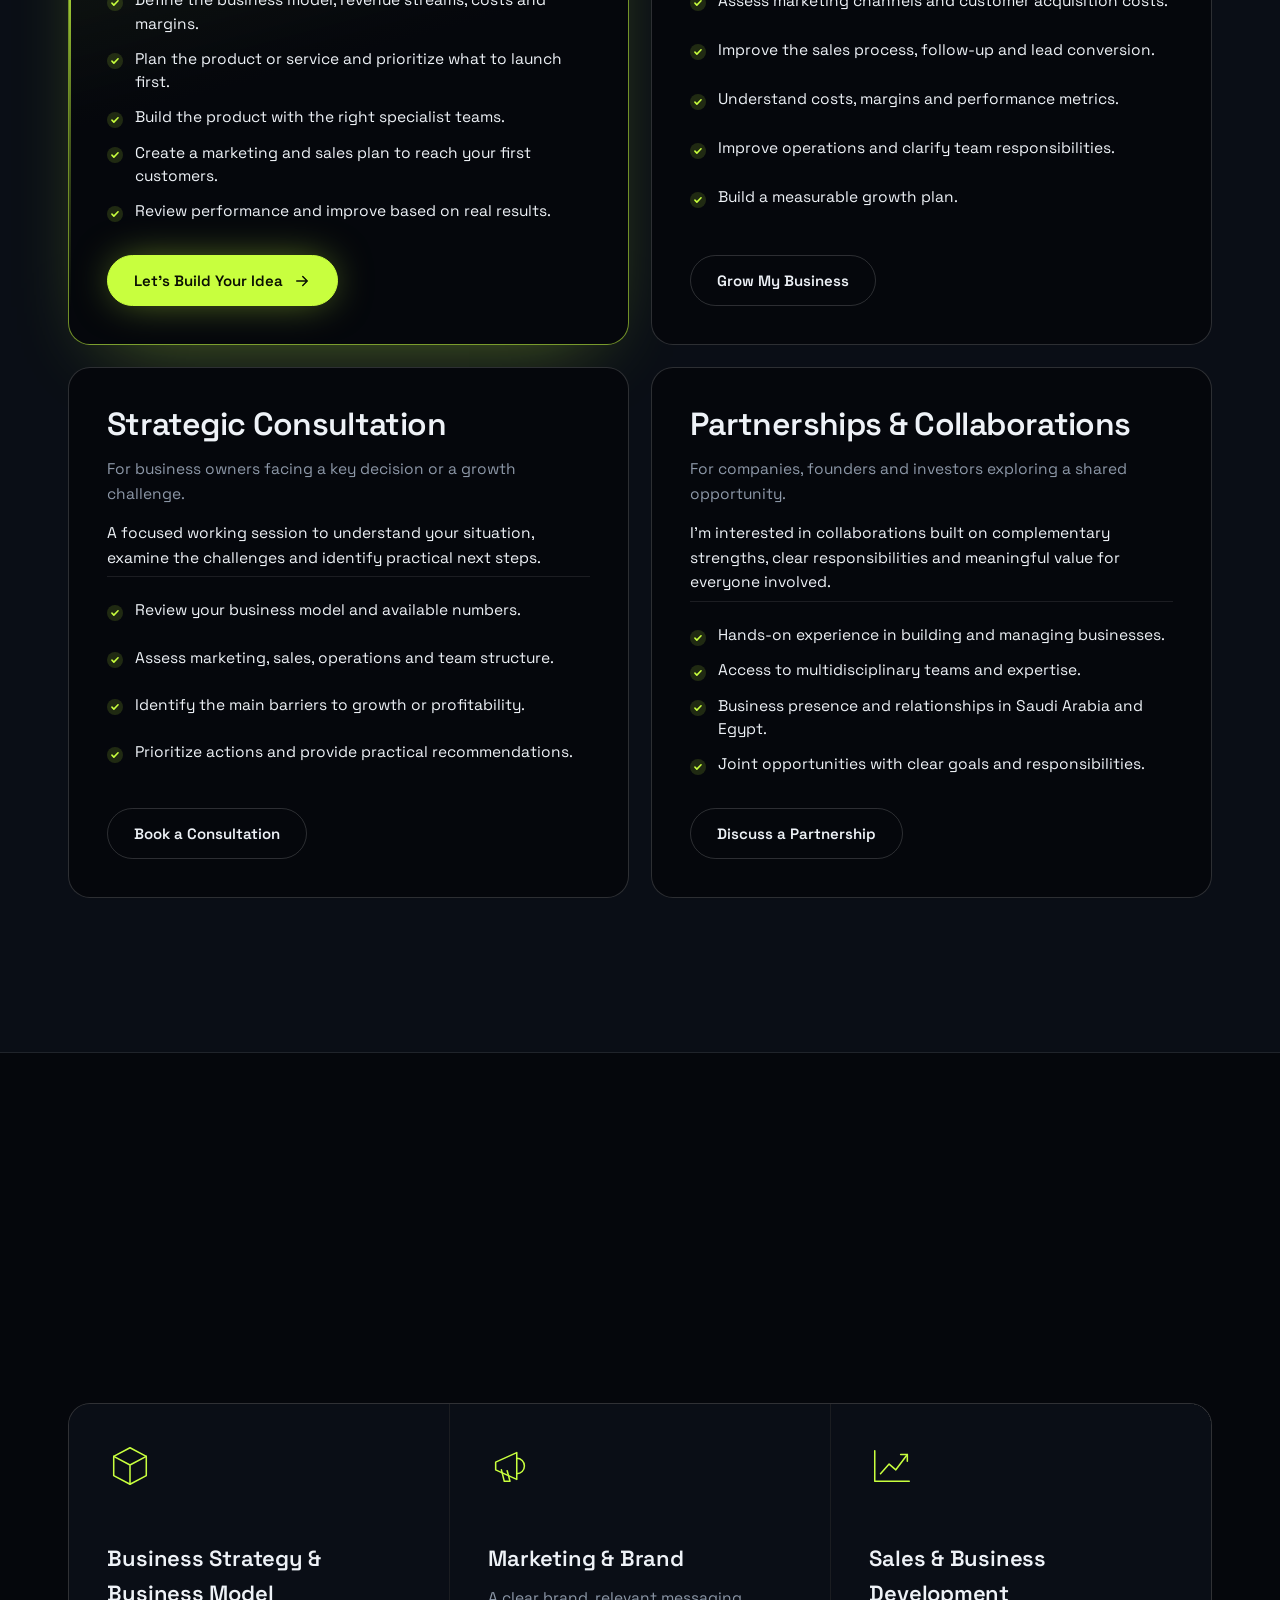
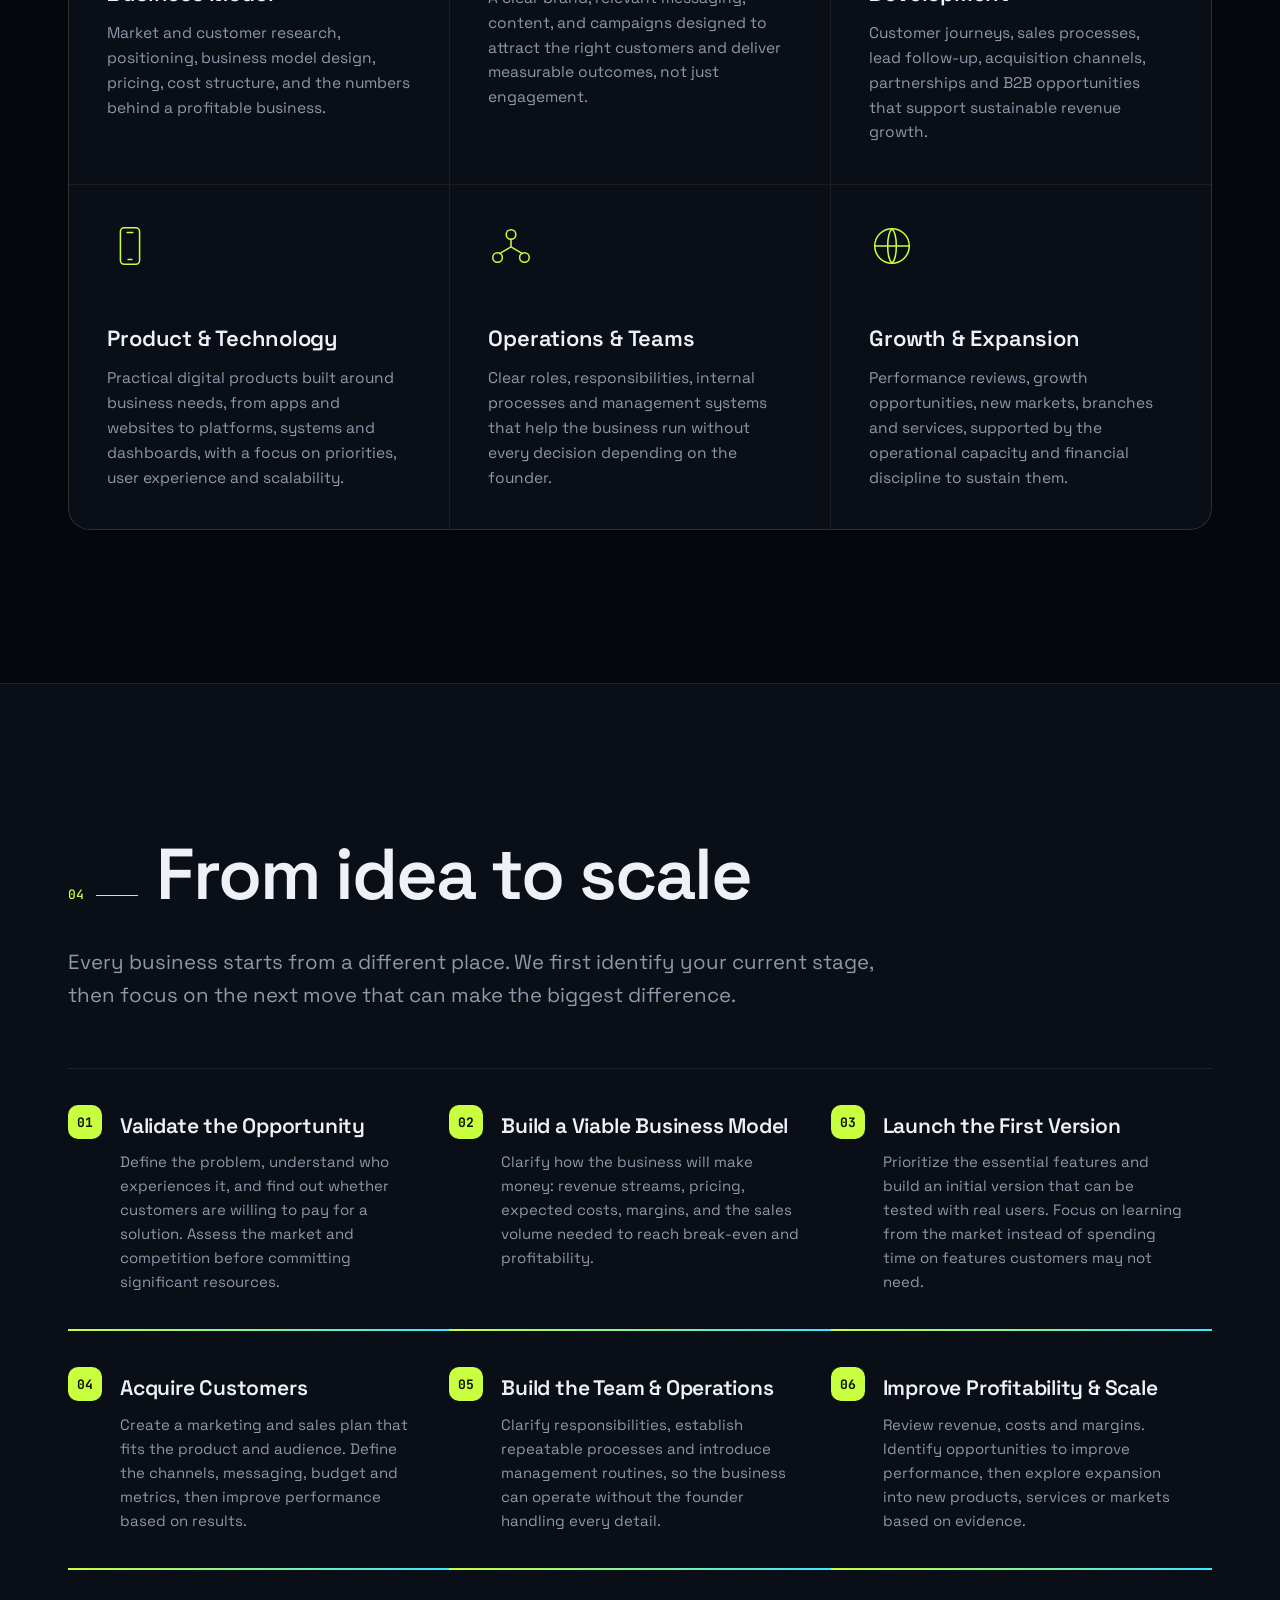
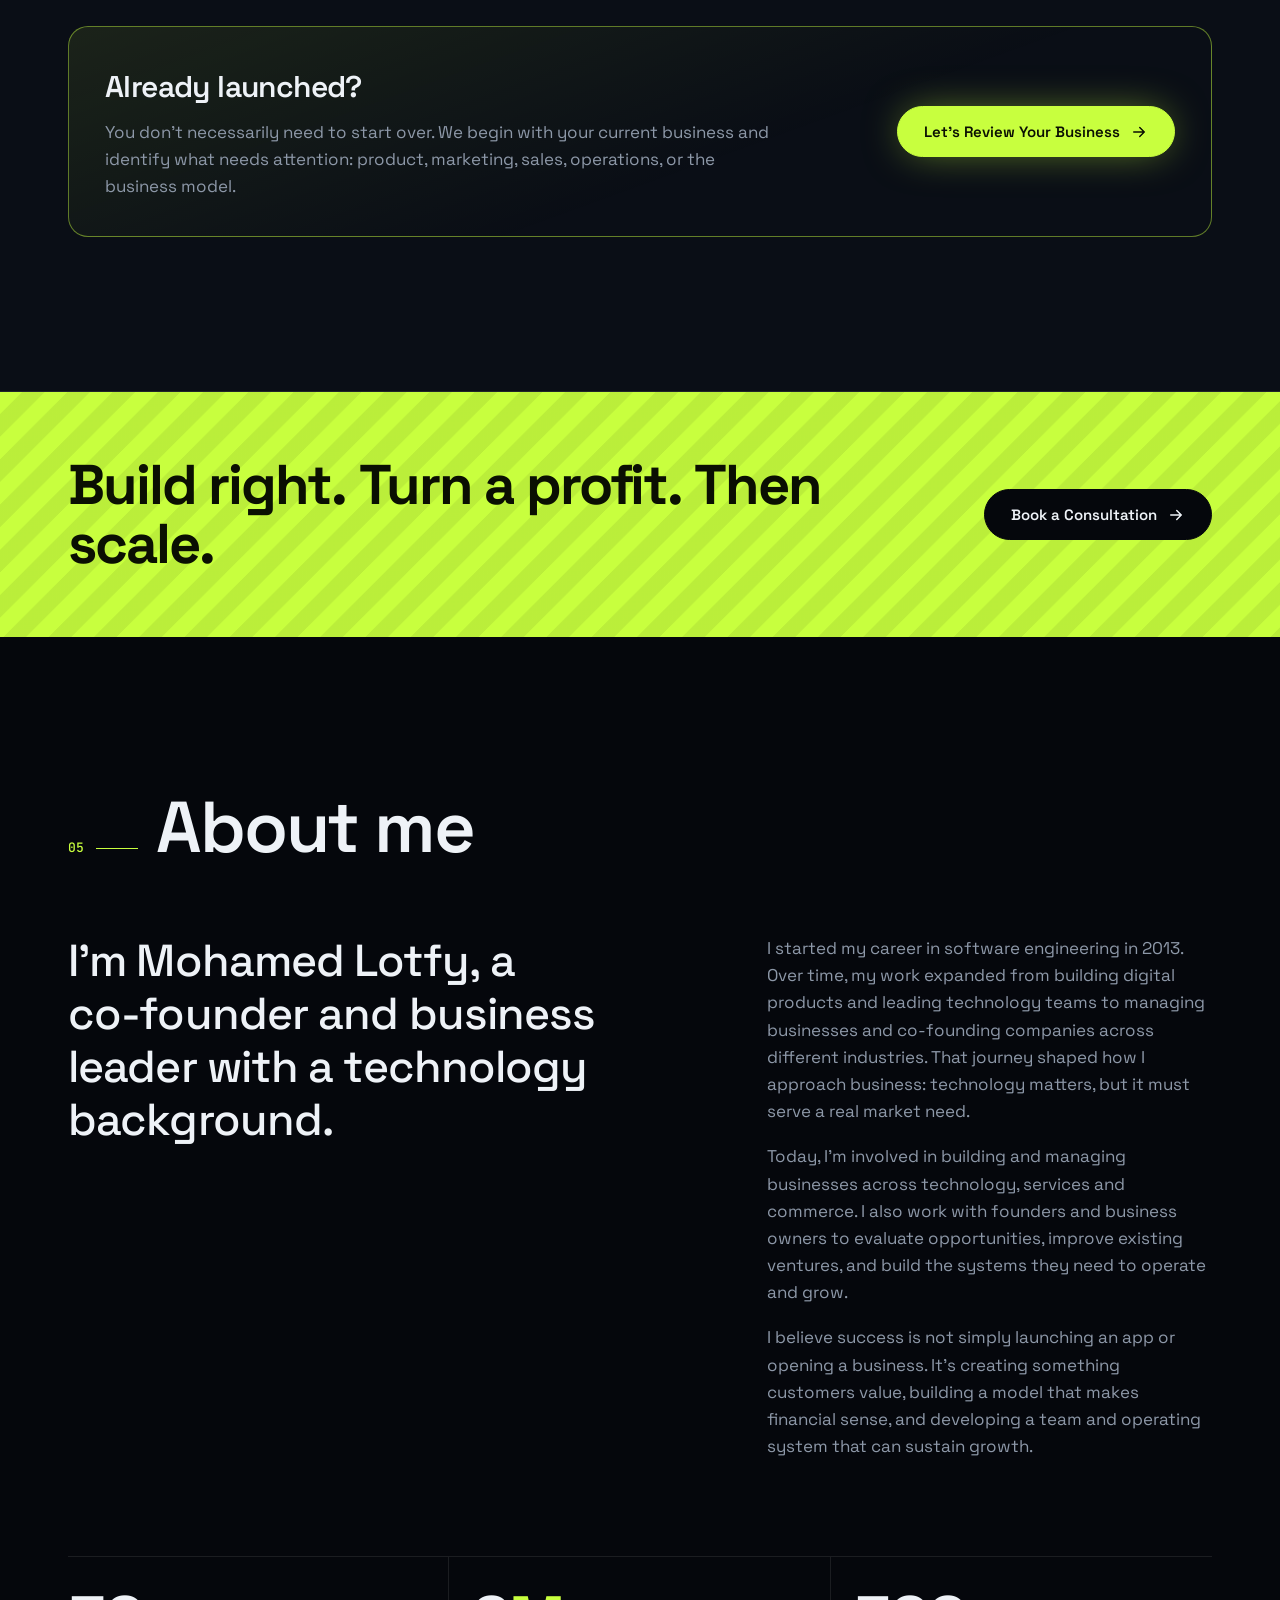
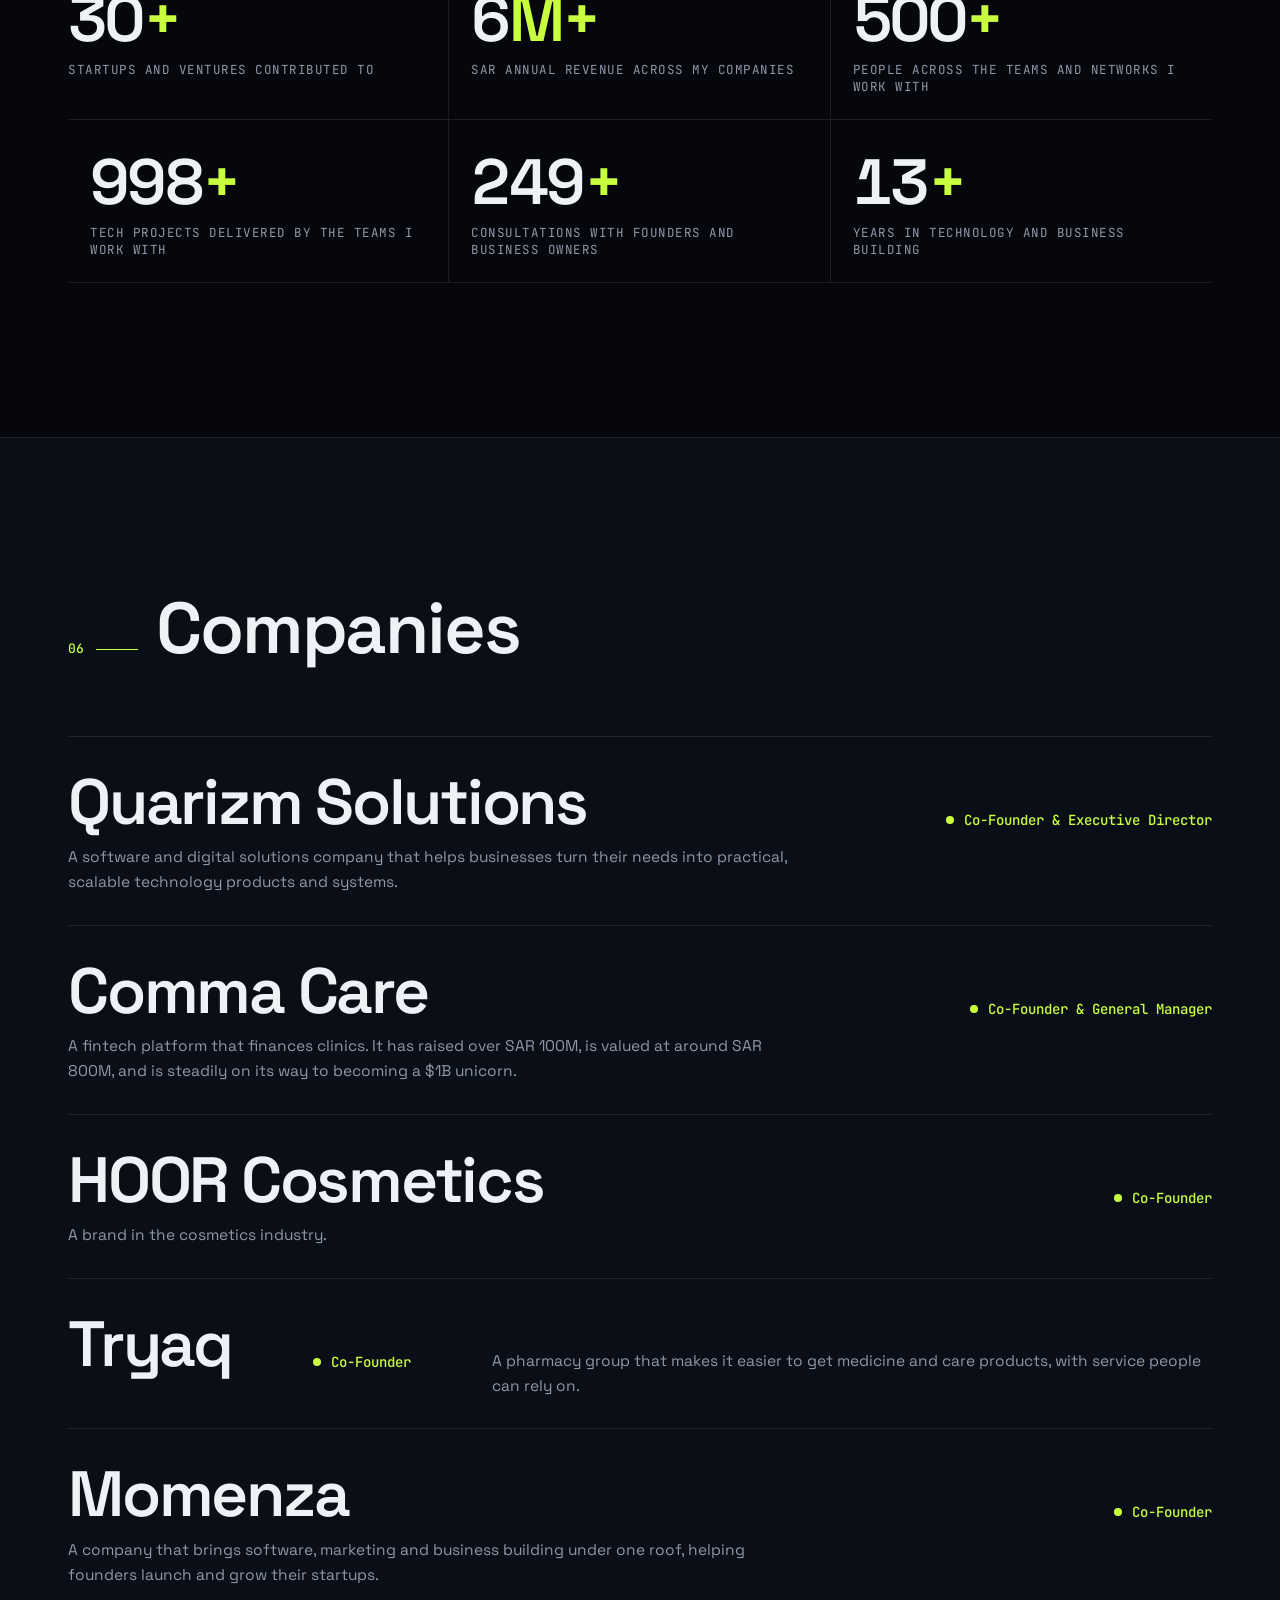
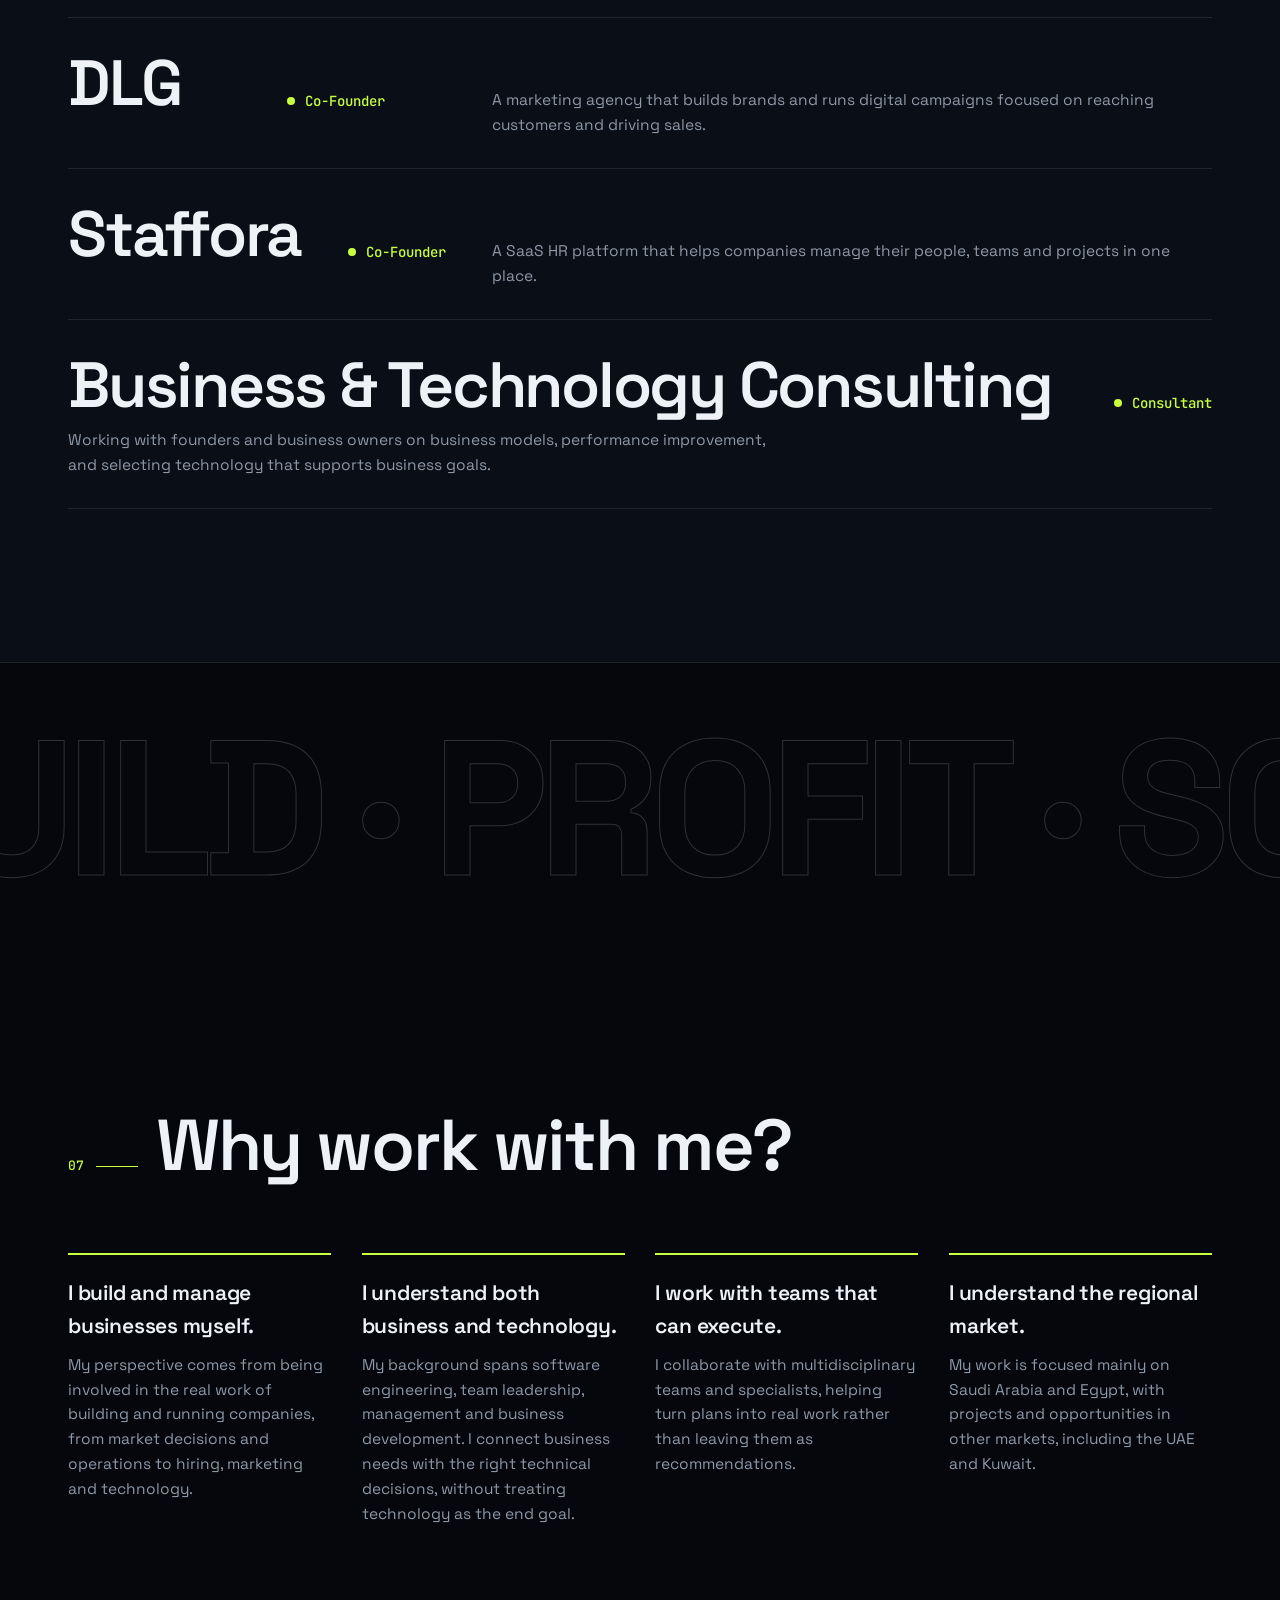
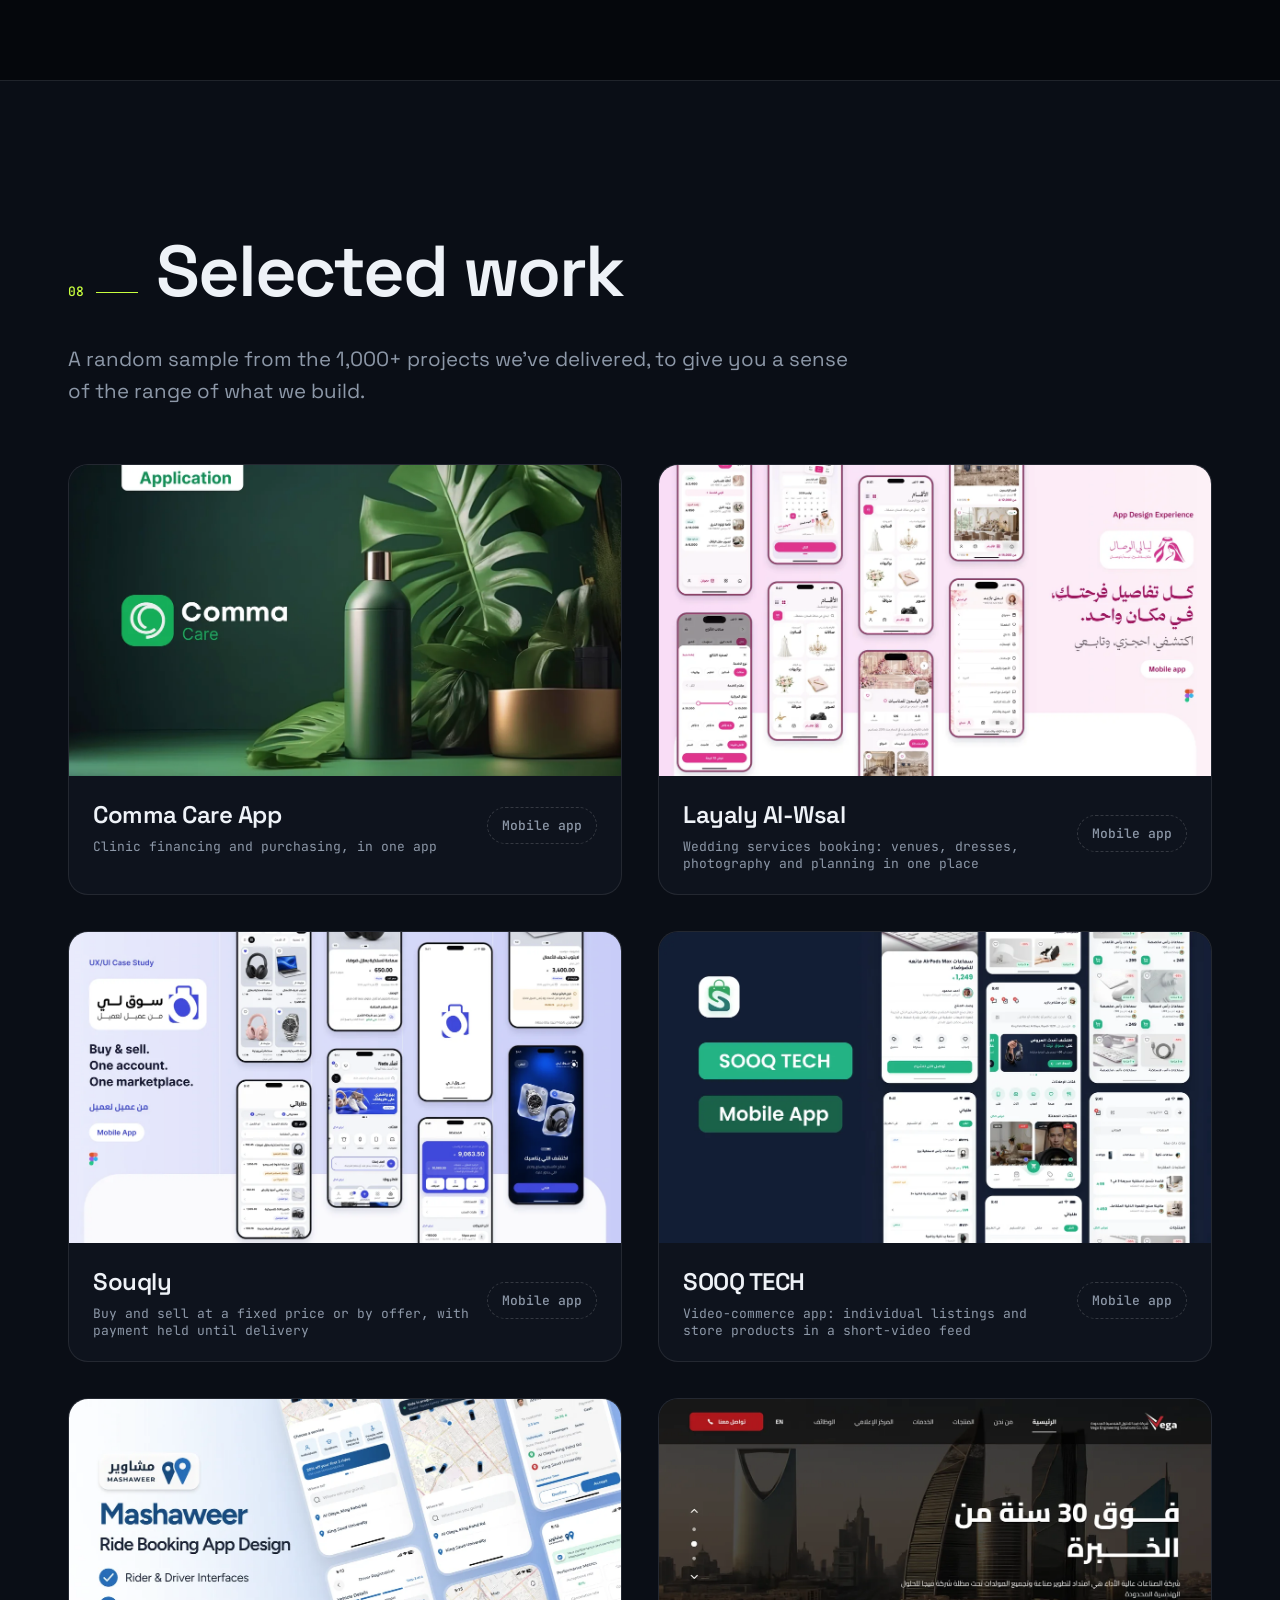
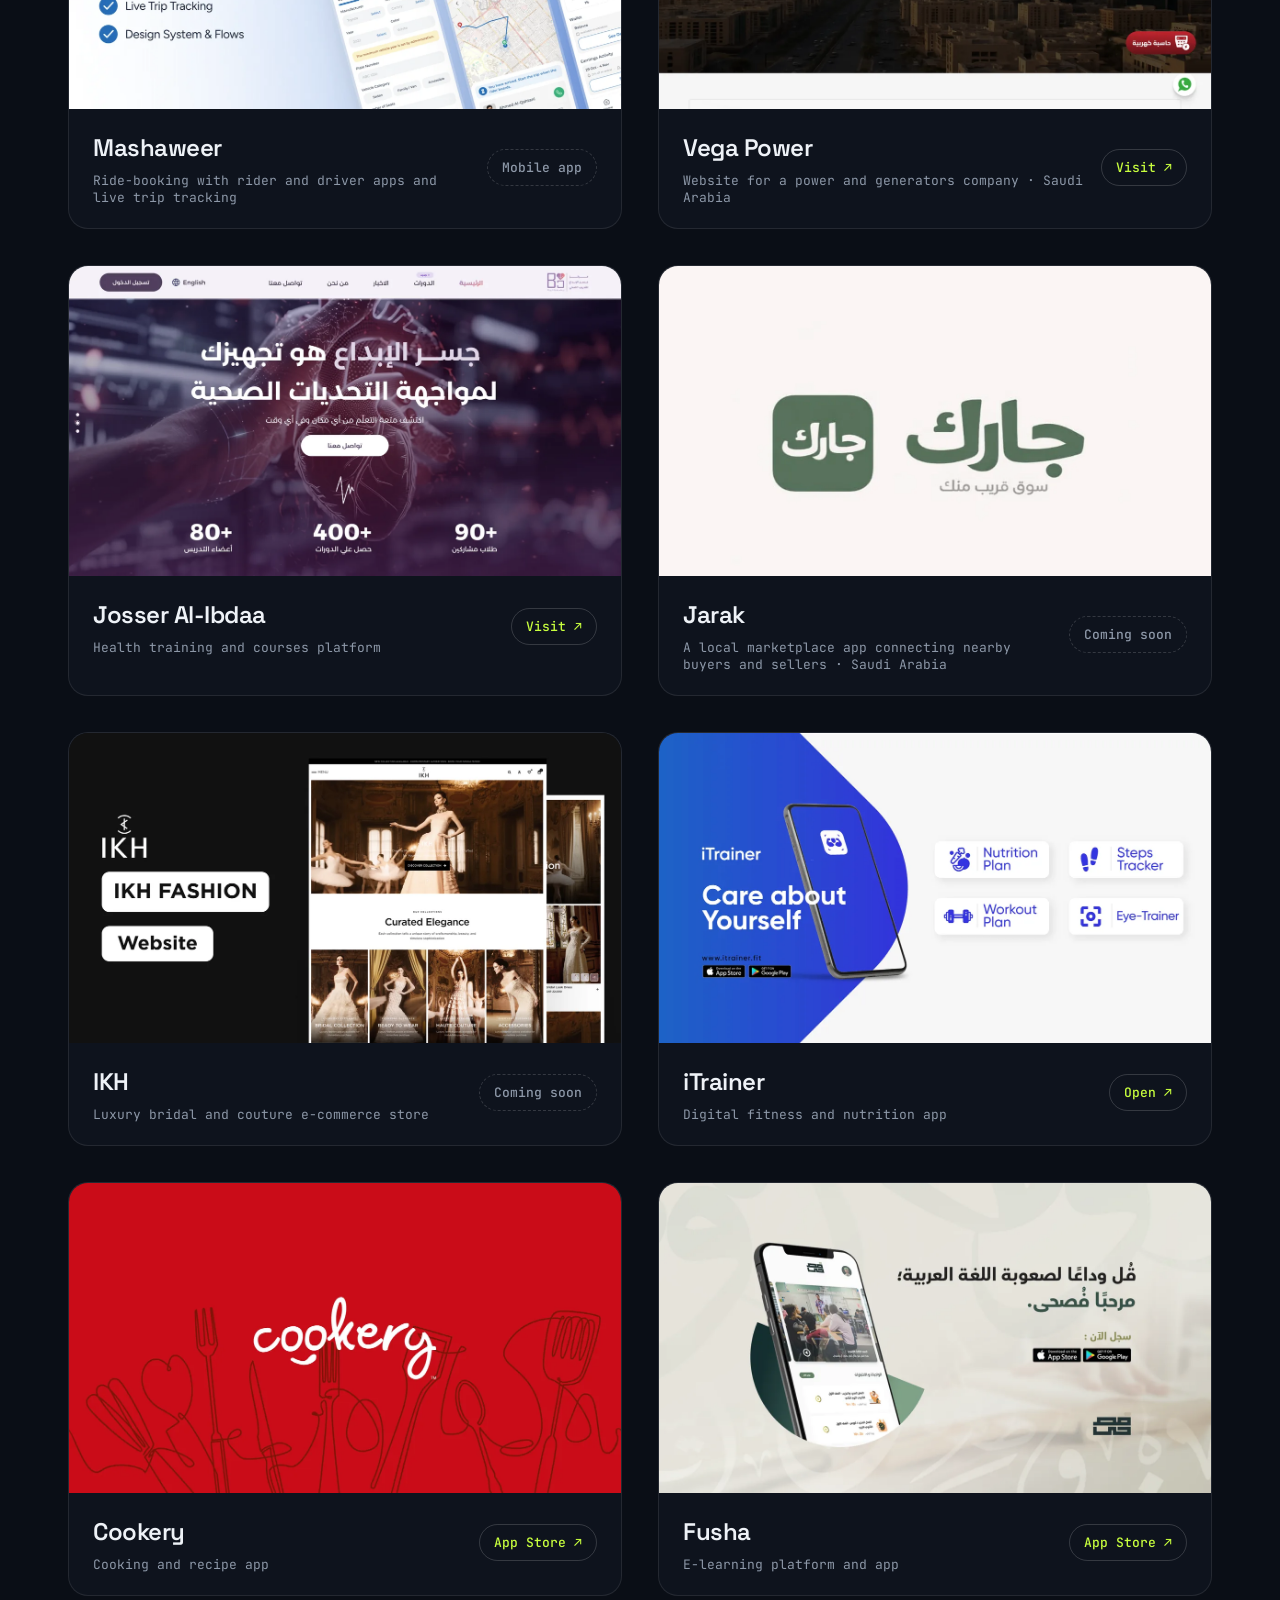
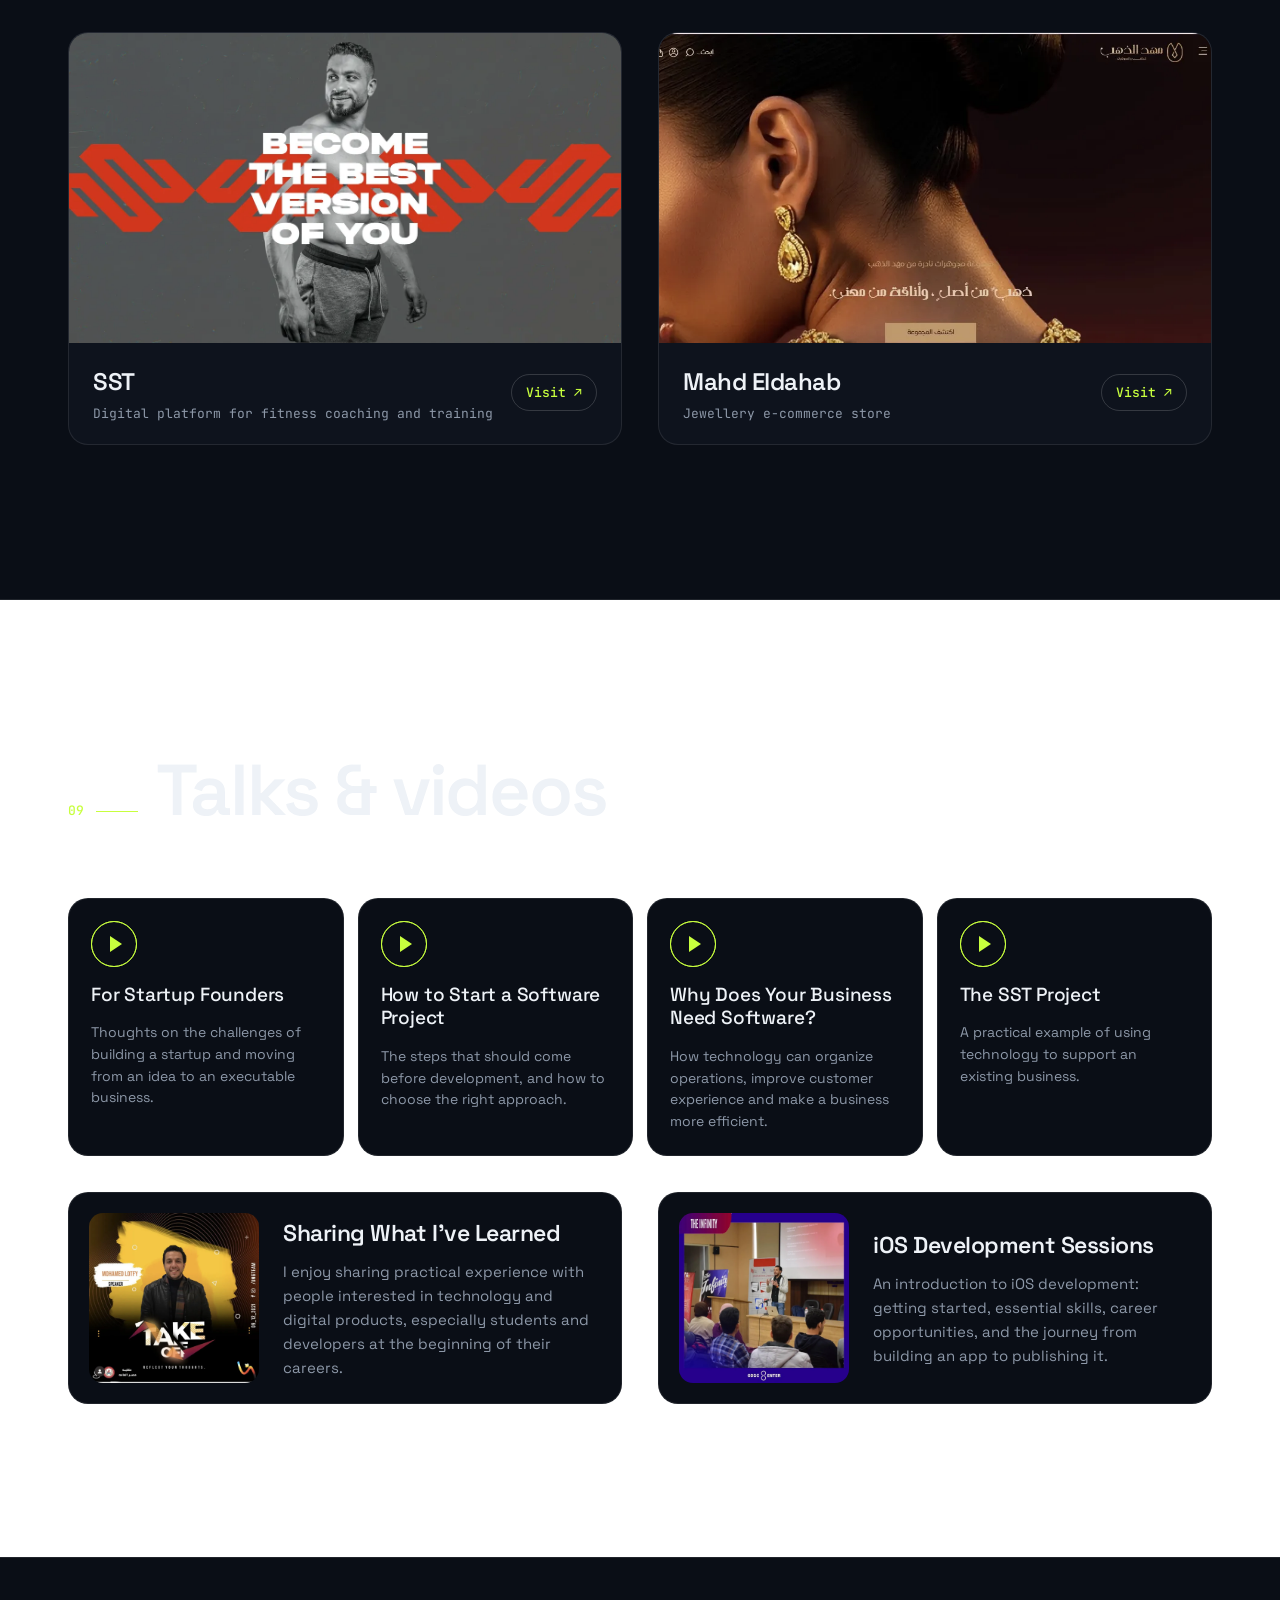
==== commit 59608d57: "Send every booking button straight to the form Buttons now scroll to the form itself rather than the" ====
--- a/index.html
+++ b/index.html
@@ -45,7 +45,7 @@
     <a href="#companies" data-ar="<i>04</i>الشركات"><i>04</i>Companies</a>
     <a href="#work" data-ar="<i>05</i>نماذج من أعمالنا"><i>05</i>Work</a>
     <a href="#faq" data-ar="<i>06</i>الأسئلة الشائعة"><i>06</i>FAQ</a>
-    <a class="nav__cta" href="#contact" data-topic="Consultation" data-ar="احجز استشارة">Book a Consultation</a>
+    <a class="nav__cta" href="#form" data-topic="Consultation" data-ar="احجز استشارة">Book a Consultation</a>
   </nav>
   <button class="lang" id="langToggle" type="button" aria-label="Switch language">العربية</button>
   <button class="nav__toggle" id="navToggle" aria-label="Open menu" aria-expanded="false"><span></span><span></span></button>
@@ -69,8 +69,8 @@
       <p class="hero__type"><span class="prompt">&gt;</span> <span id="typed"></span><span class="caret"></span></p>
       <p class="hero__lead" data-ar="سواء كنت تبدأ بفكرة، أو لديك مشروع قائم لا يحقق النتائج التي تطمح إليها، أساعدك على رؤية الصورة كاملة: نموذج العمل، والأرقام، والتسويق، والمبيعات، والتكنولوجيا، وفريق التنفيذ. الهدف ليس إطلاق مشروع جديد فقط، بل بناء شركة تعرف كيف تعمل وتنمو وتحقق أرباحًا.">I work with founders and business owners to connect the pieces that drive a company forward: its business model, product, marketing, sales, operations and people. Whether you’re starting with an idea or trying to unlock an existing business, the goal is the same: build something customers value, make the numbers work, and create a business that can grow.</p>
       <div class="hero__actions">
-        <a class="btn btn--solid magnetic" href="#contact" data-topic="Consultation"><span data-ar="احجز استشارة">Book a Consultation</span><svg viewBox="0 0 24 24" aria-hidden="true"><path d="M5 12h14M13 6l6 6-6 6"/></svg></a>
-        <a class="btn btn--ghost magnetic" href="#contact" data-topic="Existing business"><span data-ar="ناقش معي مشروعك">Let’s Talk About Your Business</span></a>
+        <a class="btn btn--solid magnetic" href="#form" data-topic="Consultation"><span data-ar="احجز استشارة">Book a Consultation</span><svg viewBox="0 0 24 24" aria-hidden="true"><path d="M5 12h14M13 6l6 6-6 6"/></svg></a>
+        <a class="btn btn--ghost magnetic" href="#form" data-topic="Existing business"><span data-ar="ناقش معي مشروعك">Let’s Talk About Your Business</span></a>
       </div>
       <ul class="trust">
         <li><b><span class="count" data-to="30">30</span>+</b><span data-ar="شركة ومشروع ساهمت في بنائها">startups &amp; ventures</span></li>
@@ -162,7 +162,7 @@
           <li data-ar="وضع خطة التسويق والمبيعات للوصول إلى العملاء الأوائل.">Create a marketing and sales plan to reach your first customers.</li>
           <li data-ar="متابعة الأداء وتطوير المشروع بناءً على النتائج.">Review performance and improve based on real results.</li>
         </ul>
-        <a class="btn btn--solid magnetic" href="#contact" data-topic="Idea"><span data-ar="ابدأ مناقشة فكرتك">Let’s Build Your Idea</span><svg viewBox="0 0 24 24" aria-hidden="true"><path d="M5 12h14M13 6l6 6-6 6"/></svg></a>
+        <a class="btn btn--solid magnetic" href="#form" data-topic="Idea"><span data-ar="ابدأ مناقشة فكرتك">Let’s Build Your Idea</span><svg viewBox="0 0 24 24" aria-hidden="true"><path d="M5 12h14M13 6l6 6-6 6"/></svg></a>
       </article>
       <article class="offer spot reveal">
         <h3 data-ar="تطوير مشروعك القائم">Grow Your Existing Business</h3>
@@ -176,7 +176,7 @@
           <li data-ar="تحسين العمليات وتوزيع المسؤوليات داخل الفريق.">Improve operations and clarify team responsibilities.</li>
           <li data-ar="وضع خطة نمو قابلة للقياس والتنفيذ.">Build a measurable growth plan.</li>
         </ul>
-        <a class="btn btn--ghost magnetic" href="#contact" data-topic="Existing business"><span data-ar="طوّر مشروعك">Grow My Business</span></a>
+        <a class="btn btn--ghost magnetic" href="#form" data-topic="Existing business"><span data-ar="طوّر مشروعك">Grow My Business</span></a>
       </article>
       <article class="offer spot reveal">
         <h3 data-ar="استشارة استراتيجية">Strategic Consultation</h3>
@@ -188,7 +188,7 @@
           <li data-ar="تحديد العوائق التي تؤثر في النمو أو الربحية.">Identify the main barriers to growth or profitability.</li>
           <li data-ar="ترتيب الأولويات وتقديم توصيات قابلة للتنفيذ.">Prioritize actions and provide practical recommendations.</li>
         </ul>
-        <a class="btn btn--ghost magnetic" href="#contact" data-topic="Consultation"><span data-ar="احجز استشارتك">Book a Consultation</span></a>
+        <a class="btn btn--ghost magnetic" href="#form" data-topic="Consultation"><span data-ar="احجز استشارتك">Book a Consultation</span></a>
       </article>
       <article class="offer spot reveal">
         <h3 data-ar="الشراكات وفرص التعاون">Partnerships &amp; Collaborations</h3>
@@ -200,7 +200,7 @@
           <li data-ar="حضور وعلاقات عمل في السوقين السعودي والمصري.">Business presence and relationships in Saudi Arabia and Egypt.</li>
           <li data-ar="فرص تعاون ومشروعات مشتركة بأهداف ومسؤوليات واضحة.">Joint opportunities with clear goals and responsibilities.</li>
         </ul>
-        <a class="btn btn--ghost magnetic" href="#contact" data-topic="Partnership"><span data-ar="ناقش فرصة شراكة">Discuss a Partnership</span></a>
+        <a class="btn btn--ghost magnetic" href="#form" data-topic="Partnership"><span data-ar="ناقش فرصة شراكة">Discuss a Partnership</span></a>
       </article>
     </div>
   </div>
@@ -270,7 +270,7 @@
         <h3 data-ar="هل أطلقت مشروعك بالفعل؟">Already launched?</h3>
         <p data-ar="لا تحتاج بالضرورة إلى البدء من الصفر. نبدأ من وضعك الحالي، ونحدد ما الذي يحتاج إلى تطوير: المنتج، أو التسويق، أو المبيعات، أو التشغيل، أو نموذج الربح.">You don’t necessarily need to start over. We begin with your current business and identify what needs attention: product, marketing, sales, operations, or the business model.</p>
       </div>
-      <a class="btn btn--solid magnetic" href="#contact" data-topic="Existing business"><span data-ar="احجز جلسة لمناقشة مشروعك">Let’s Review Your Business</span><svg viewBox="0 0 24 24" aria-hidden="true"><path d="M5 12h14M13 6l6 6-6 6"/></svg></a>
+      <a class="btn btn--solid magnetic" href="#form" data-topic="Existing business"><span data-ar="احجز جلسة لمناقشة مشروعك">Let’s Review Your Business</span><svg viewBox="0 0 24 24" aria-hidden="true"><path d="M5 12h14M13 6l6 6-6 6"/></svg></a>
     </div>
   </div>
 </section>
@@ -279,7 +279,7 @@
 <section class="band" aria-label="Book a consultation">
   <div class="wrap band__in reveal">
     <p class="band__title split" data-ar="ابنِ صح. حقّق الربحية. ثم توسّع.">Build right. Turn a profit. Then scale.</p>
-    <a class="btn btn--solid magnetic" href="#contact" data-topic="Consultation"><span data-ar="احجز استشارة">Book a Consultation</span><svg viewBox="0 0 24 24" aria-hidden="true"><path d="M5 12h14M13 6l6 6-6 6"/></svg></a>
+    <a class="btn btn--solid magnetic" href="#form" data-topic="Consultation"><span data-ar="احجز استشارة">Book a Consultation</span><svg viewBox="0 0 24 24" aria-hidden="true"><path d="M5 12h14M13 6l6 6-6 6"/></svg></a>
   </div>
 </section>
 
@@ -554,7 +554,7 @@
   </div>
 </footer>
 
-<a class="sticky-cta" id="stickyCta" href="#contact" data-topic="Consultation"><span data-ar="احجز استشارة">Book a Consultation</span><svg viewBox="0 0 24 24" aria-hidden="true"><path d="M5 12h14M13 6l6 6-6 6"/></svg></a>
+<a class="sticky-cta" id="stickyCta" href="#form" data-topic="Consultation"><span data-ar="احجز استشارة">Book a Consultation</span><svg viewBox="0 0 24 24" aria-hidden="true"><path d="M5 12h14M13 6l6 6-6 6"/></svg></a>
 
 <script src="js/main.js" defer></script>
 </body>
--- a/css/style.css
+++ b/css/style.css
@@ -709,3 +709,7 @@
   [dir="rtl"] .stat:nth-child(2n) { border-left: 0; }
 }
 .trust { gap: 10px 24px; }
+
+/* booking buttons land on the form, clear of the fixed header */
+#form { scroll-margin-top: 110px; }
+@media (max-width: 860px) { #form { scroll-margin-top: 90px; } }
